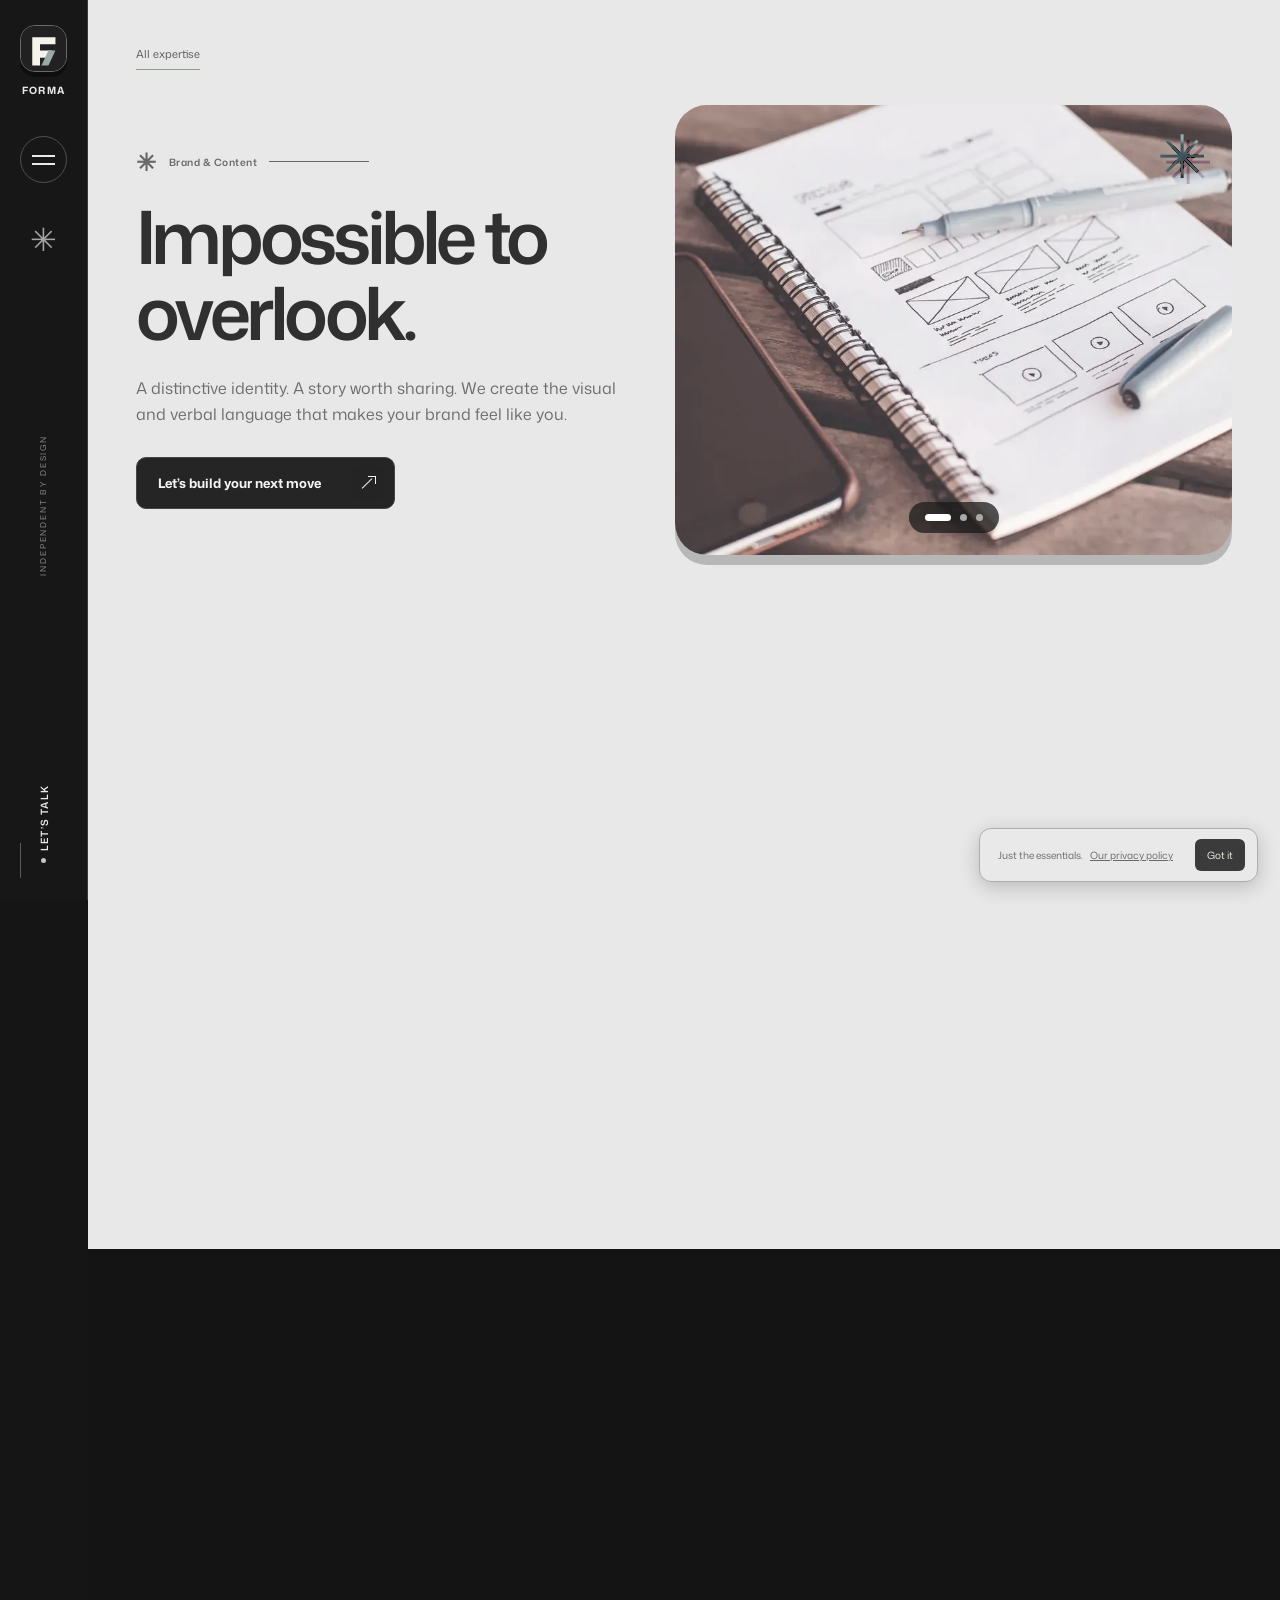
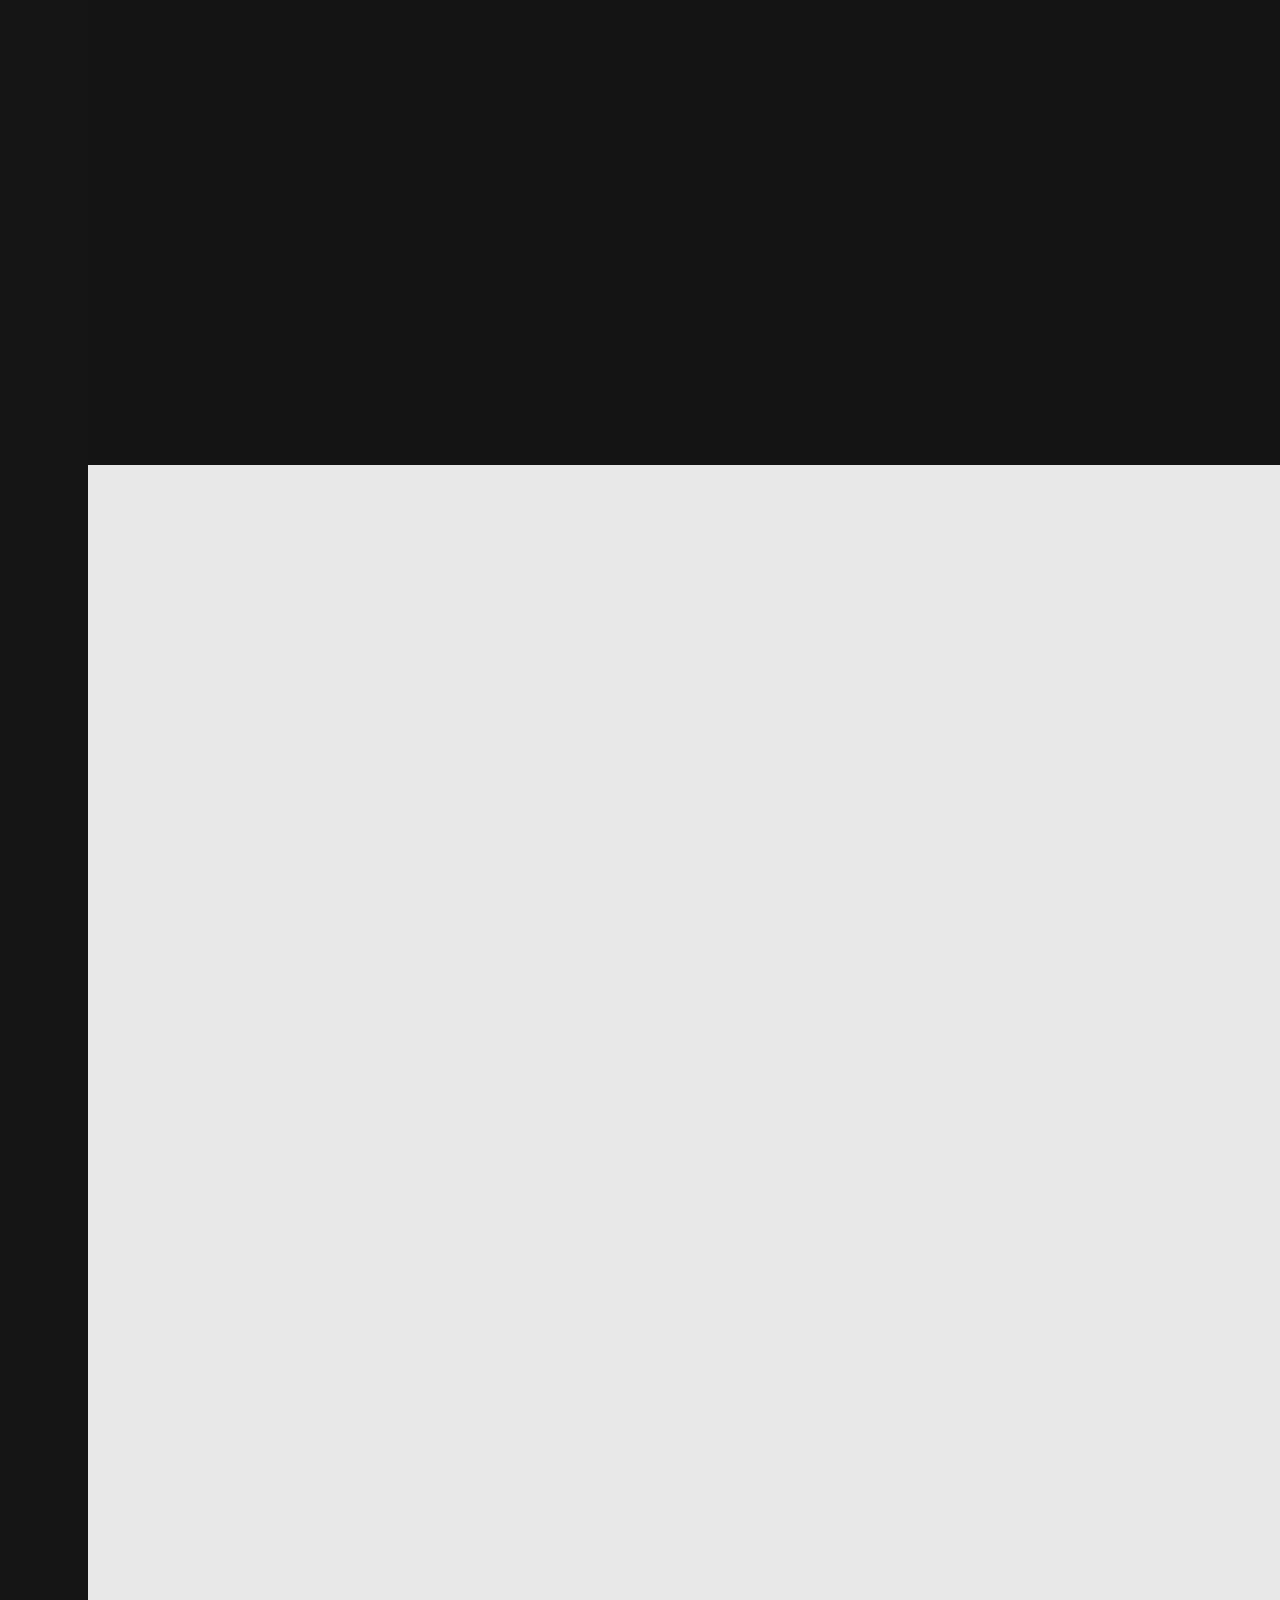
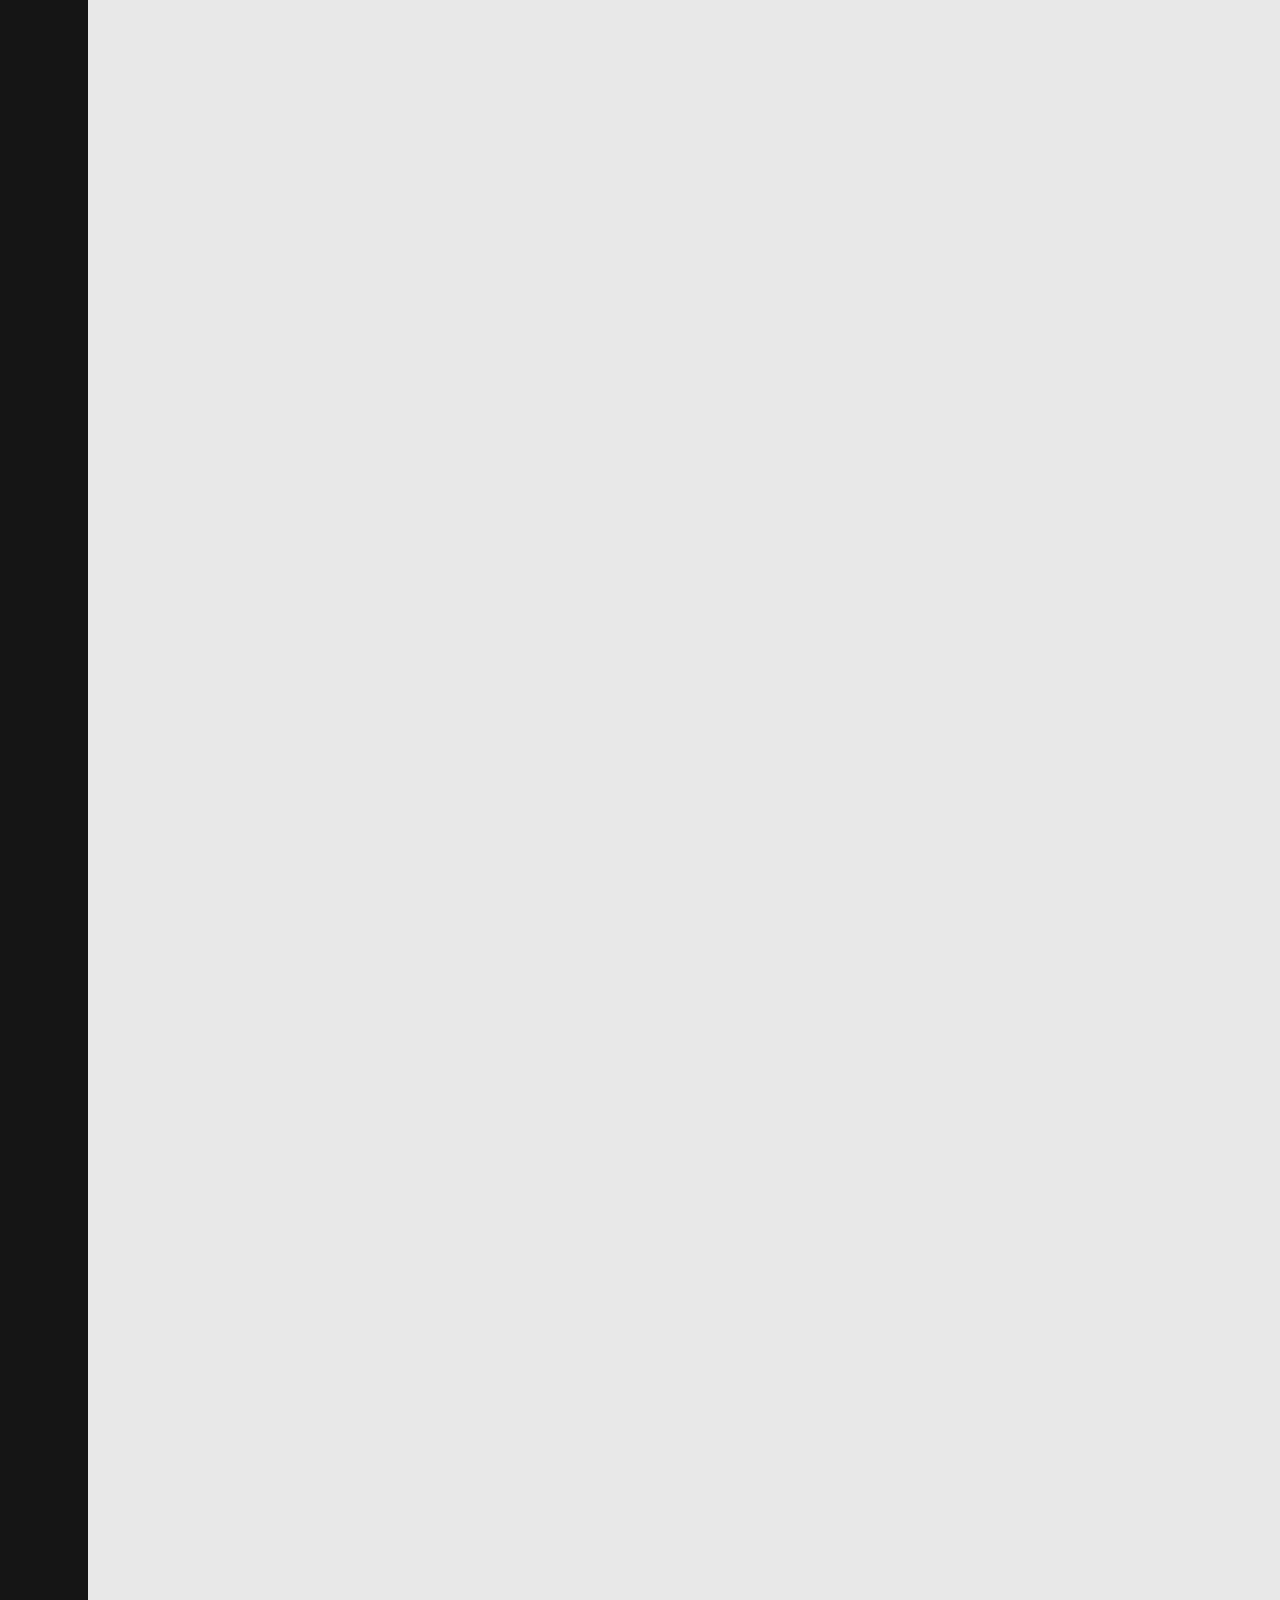
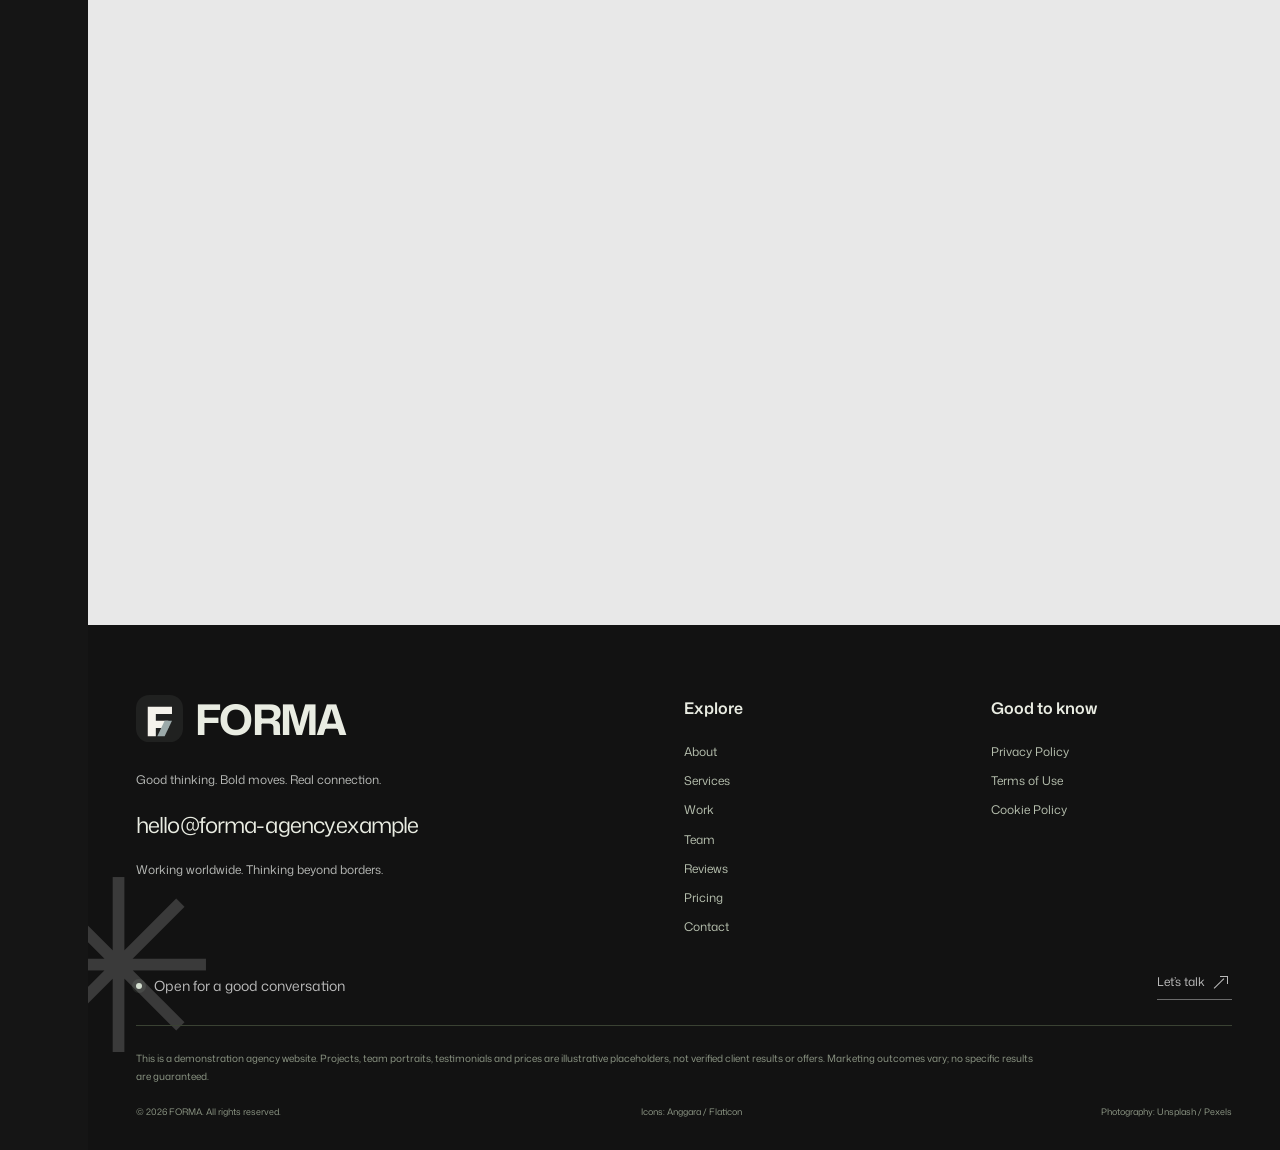
==== brand-content.html @ 816e5acb "upd" ====
<!doctype html><html lang="en"><head><meta charset="UTF-8"><meta name="viewport" content="width=device-width,initial-scale=1"><meta name="theme-color" content="#171817"><meta name="description" content="Independent marketing agency for social media, paid advertising and distinctive brand content."><title>Marketing Agency</title><link rel="icon" href="assets/favicon.svg"><link rel="stylesheet" href="assets/swiper.css"><link rel="stylesheet" href="assets/aos.css"><link rel="stylesheet" href="assets/style.css"><link rel="stylesheet" href="assets/design-v2.css"><link rel="stylesheet" href="assets/design-v3.css"><script>document.documentElement.classList.add("is-loading");setTimeout(()=>document.documentElement.classList.remove("is-loading"),2500)</script><script defer src="assets/swiper.js"></script><script defer src="assets/aos.js"></script><script defer src="assets/app.js"></script></head><body data-page="brand-content"><div class="page-transition" aria-hidden="true"><div class="loader-orbit"><span></span><span></span><span></span><img data-logo src="assets/logo.svg" alt=""></div><strong data-company>FORMA</strong><span class="loader-caption">STRATEGY · CREATIVE · MOMENTUM</span><div class="loader-line"></div></div><header class="rail"><a class="brand" href="index.html" aria-label="Home"><img data-logo src="assets/logo.svg" alt=""><span data-company>FORMA</span></a><button class="menu-toggle" aria-expanded="false" aria-controls="site-menu" aria-label="Open navigation"><span></span><span></span></button><a class="rail-mark" href="index.html#services" aria-label="Our expertise"><span>✳</span></a><span class="rail-note">INDEPENDENT BY DESIGN</span><a class="rail-contact" href="index.html#contact">LET’S TALK</a></header><dialog id="site-menu"><button class="menu-close" aria-label="Close navigation">×</button><div class="menu-inner"><img class="menu-logo" data-logo src="assets/logo.svg" alt=""><p>Good things start with a conversation.</p><nav data-nav></nav><a data-email></a><span>Strategy. Creativity. Momentum.</span></div></dialog><main class="service-page"><section class="service-hero section"><div class="container"><a class="back-link" href="index.html#services">All expertise</a><div class="two-col"><div><span class="section-label">Brand & Content</span><h1 class="typed-heading" data-type-title>Impossible to overlook.</h1><p>A distinctive identity. A story worth sharing. We create the visual and verbal language that makes your brand feel like you.</p><a class="button" href="index.html#contact">Let’s build your next move<span class="vector-arrow" aria-hidden="true"></span></a></div><div class="service-cover editorial-slideshow" aria-label="Brand & Content photography slideshow"><img src="assets/brand-hero-1.webp" alt="Brand & Content creative work" class="cover-frame active" loading="lazy"><img src="assets/brand-hero-2.webp" alt="Brand & Content creative work" class="cover-frame " loading="lazy"><img src="assets/brand-hero-3.webp" alt="Brand & Content creative work" class="cover-frame " loading="lazy"><span class="cover-star" aria-hidden="true">✳</span><div class="cover-dots"><button data-cover-slide="0" aria-label="Show photo 1" aria-pressed="true"></button><button data-cover-slide="1" aria-label="Show photo 2" aria-pressed="false"></button><button data-cover-slide="2" aria-label="Show photo 3" aria-pressed="false"></button></div></div></div></div></section><section class="section service-timeline" id="stages"><div class="container" data-aos="fade-up"><div class="center-head"><span class="section-label">FROM FIRST IDEA TO NEXT CHAPTER</span><h2>Distinctly, unmistakably you.</h2></div><div class="service-journey-layout"><div class="image-accordion"><button class="journey-panel active" data-journey="0" aria-expanded="true" aria-label="Explore Discover"><img src="assets/brand-stage-1.avif" alt="Brand & Content: Discover" class="" loading="lazy"><span class="journey-caption"><small>YOUR NEXT CHAPTER</small><strong>Discover</strong><span>Find what makes you different.</span></span><span class="round-plus" aria-hidden="true"></span></button><button class="journey-panel " data-journey="1" aria-expanded="false" aria-label="Explore Define"><img src="assets/brand-stage-2.avif" alt="Brand & Content: Define" class="" loading="lazy"><span class="journey-caption"><small>YOUR NEXT CHAPTER</small><strong>Define</strong><span>Set a clear brand position.</span></span><span class="round-plus" aria-hidden="true"></span></button><button class="journey-panel " data-journey="2" aria-expanded="false" aria-label="Explore Design"><img src="assets/brand-stage-3.avif" alt="Brand & Content: Design" class="" loading="lazy"><span class="journey-caption"><small>YOUR NEXT CHAPTER</small><strong>Design</strong><span>Create your visual language.</span></span><span class="round-plus" aria-hidden="true"></span></button><button class="journey-panel " data-journey="3" aria-expanded="false" aria-label="Explore Express"><img src="assets/brand-stage-4.avif" alt="Brand & Content: Express" class="" loading="lazy"><span class="journey-caption"><small>YOUR NEXT CHAPTER</small><strong>Express</strong><span>Bring the story to life.</span></span><span class="round-plus" aria-hidden="true"></span></button><button class="journey-panel " data-journey="4" aria-expanded="false" aria-label="Explore Equip"><img src="assets/brand-stage-5.avif" alt="Brand & Content: Equip" class="" loading="lazy"><span class="journey-caption"><small>YOUR NEXT CHAPTER</small><strong>Equip</strong><span>Make consistency practical.</span></span><span class="round-plus" aria-hidden="true"></span></button></div><nav class="journey-nav" aria-label="Project stages"><button data-journey="0" aria-pressed="true">Discover</button><button data-journey="1" aria-pressed="false">Define</button><button data-journey="2" aria-pressed="false">Design</button><button data-journey="3" aria-pressed="false">Express</button><button data-journey="4" aria-pressed="false">Equip</button></nav></div></div></section><section class="section values-section service-values" id="approach"><div class="container two-col" data-aos="fade-up"><div><span class="section-label">THE THINKING BEHIND THE WORK</span><h2>A clear identity. A lasting impression.</h2><p>We turn what makes your business different into a consistent, memorable brand experience. Our work brings together strategic thinking, expressive design and content built for the channels your audience actually uses.</p><p>Connect positioning, design and content in a brand system your team can use with confidence.</p><div class="purpose-signature"><div class="founder-profile"><div class="founder-photo"><i></i><i></i><i></i><img src="assets/founder.webp" alt="Illustrative creative lead" class="" loading="lazy"></div><div><h3 data-founder-name>Alex Morgan</h3><p data-founder-role>Creative lead</p><nav aria-label="Explore our disciplines"><a href="social-media.html" aria-label="Social media">S</a><a href="paid-advertising.html" aria-label="Paid advertising">P</a><a href="brand-content.html" aria-label="Brand and content">B</a></nav></div></div><a class="button" href="index.html#contact">Get in touch<span class="vector-arrow" aria-hidden="true"></span></a></div></div><div class="value-stack"><button class="value-card active" data-value="0" aria-expanded="true"><img src="assets/purpose.png" alt=""><h3>Our purpose</h3><p>Connect positioning, design and content in a brand system your team can use with confidence.</p></button><button class="value-card " data-value="1" aria-expanded="false"><img src="assets/discover.png" alt=""><h3>Our vision</h3><p>Give your business a visual and verbal language that people recognise and remember.</p></button><button class="value-card " data-value="2" aria-expanded="false"><img src="assets/partnership.png" alt=""><h3>Your partnership</h3><p>Clear decisions, thoughtful feedback and a shared view of what comes next.</p></button></div></div></section><section class="section service-price-section" id="planning"><div class="container" data-aos="fade-up"><div class="section-head"><h2>A scope that fits.</h2><p>Illustrative starting fees.<br>Final scope agreed in your proposal.</p></div><div class="service-price-list"><article><div><h3>Brand direction</h3><p>Positioning, messaging priorities and a focused creative concept.</p></div><a href="index.html#contact" aria-label="Ask about Brand direction"><small>from</small><strong data-service-price="0">€790</strong><span class="vector-arrow" aria-hidden="true"></span></a></article><article><div><h3>Identity & content</h3><p>A tailored identity system, selected assets and practical guidelines.</p></div><a href="index.html#contact" aria-label="Ask about Identity & content"><small>from</small><strong data-service-price="1">€1490</strong><span class="vector-arrow" aria-hidden="true"></span></a></article></div><h2 class="planning-title">Planning your project.</h2><div class="faq-columns"><div class="accordions"><details><summary>Can you refresh an existing brand?<span class="round-plus" aria-hidden="true"></span></summary><div class="answer"><p>Yes. We can preserve the elements that still work and evolve the parts that need a clearer direction.</p></div></details><details><summary>What is included in an identity?<span class="round-plus" aria-hidden="true"></span></summary><div class="answer"><p>The proposal defines the logo work, typography, colour system and other visual elements your project needs.</p></div></details><details><summary>Do you help with messaging?<span class="round-plus" aria-hidden="true"></span></summary><div class="answer"><p>Positioning, tone of voice and key messages can be developed alongside the visual direction.</p></div></details></div><div class="accordions"><details><summary>Will we receive editable files?<span class="round-plus" aria-hidden="true"></span></summary><div class="answer"><p>File formats and editable deliverables are agreed before the project begins.</p></div></details><details><summary>Can you direct a photo shoot?<span class="round-plus" aria-hidden="true"></span></summary><div class="answer"><p>Art direction and production planning can be included, with photography costs scoped separately.</p></div></details><details><summary>How many concepts do we review?<span class="round-plus" aria-hidden="true"></span></summary><div class="answer"><p>The number of creative routes and review rounds is set out clearly in your proposal.</p></div></details></div></div><div class="service-photo-pair"><img src="assets/brand-detail-1.avif" alt="Brand & Content project detail" class="" loading="lazy"><img src="assets/brand-detail-2.avif" alt="Brand & Content creative process" class="" loading="lazy"></div></div></section><section class="section service-working" id="working"><div class="container two-col" data-aos="fade-up"><div class="working-intro"><span class="section-label">CLEAR FROM THE START</span><h2>Better work.<br>Built together.</h2><p>Understand how the project takes shape, where your input matters and what to expect from the partnership.</p><div class="question-card"><span class="question-symbol">?</span><div><h3>Something else in mind?</h3><p>Tell us about your goals. We’ll help you find the right next step.</p></div><a class="button" href="index.html#contact">Start a conversation<span class="vector-arrow" aria-hidden="true"></span></a></div></div><div class="accordions"><details open><summary>Where does the project begin?<span class="round-plus" aria-hidden="true"></span></summary><div class="answer"><p>We explore your business, audience, competitors and ambitions before defining the creative brief.</p></div></details><details><summary>How do we give feedback?<span class="round-plus" aria-hidden="true"></span></summary><div class="answer"><p>We use agreed review stages and a consolidated feedback process to keep decisions clear.</p></div></details><details><summary>Can our team join workshops?<span class="round-plus" aria-hidden="true"></span></summary><div class="answer"><p>Yes. The right internal perspectives help us build a brand direction grounded in your business.</p></div></details><details><summary>Can you support a launch?<span class="round-plus" aria-hidden="true"></span></summary><div class="answer"><p>We can create campaign assets and a rollout plan around the channels and formats you need.</p></div></details><details><summary>Will the brand work digitally?<span class="round-plus" aria-hidden="true"></span></summary><div class="answer"><p>We consider practical use across screens, content formats and other agreed touchpoints.</p></div></details></div></div></section><section class="section service-after" id="next"><div class="container" data-aos="fade-up"><div class="after-layout"><div class="after-copy"><span class="section-label">LOOKING AHEAD</span><h2>What happens next?</h2><div class="accordions"><details open><summary>How do we keep the brand consistent?<span class="round-plus" aria-hidden="true"></span></summary><div class="answer"><p>Clear guidelines and practical templates help your team make everyday creative decisions.</p></div></details><details><summary>What about font and image licences?<span class="round-plus" aria-hidden="true"></span></summary><div class="answer"><p>We identify relevant third-party assets and explain the licences you will need to maintain.</p></div></details><details><summary>Can you create future content?<span class="round-plus" aria-hidden="true"></span></summary><div class="answer"><p>Yes. Ongoing production can be scoped around the identity and the next campaign priorities.</p></div></details><details><summary>Can we extend the identity later?<span class="round-plus" aria-hidden="true"></span></summary><div class="answer"><p>A considered brand system gives us a foundation for adding formats and touchpoints over time.</p></div></details></div></div><div class="after-photo"><img src="assets/brand-feature.avif" alt="Brand & Content specialist at work" class="" loading="lazy"><div class="after-badge"><img src="assets/teamwork.png" alt=""><div><h3>One distinctive brand language</h3><ul><li>Positioning before decoration</li><li>Practical tools for your team</li></ul></div></div></div></div></div></section><section class="section service-banner" id="start"><div class="container" data-aos="fade-up"><div class="service-banner-inner"><div><h2>Give your next chapter a voice.</h2><p>A focused brief. A tailored proposal. A clear next step.</p></div><div><a class="button" href="index.html#contact">Discuss your project<span class="vector-arrow" aria-hidden="true"></span></a><a class="button" href="index.html#services">Explore all services<span class="vector-arrow" aria-hidden="true"></span></a></div><span aria-hidden="true">✳</span></div></div></section><section class="section service-editorial" id="creative"><div class="container editorial-grid" data-aos="fade-up"><div><span class="section-label">Brand & Content</span><h2>A story with substance.</h2><img src="assets/brand-editorial-1.webp" alt="Brand & Content creative detail" class="" loading="lazy"></div><div><p>We look beyond the surface to understand what your business stands for. That thinking becomes a distinctive creative direction, with a clear role for every visual and every word.</p><img src="assets/brand-editorial-2.webp" alt="Brand & Content collaboration" class="" loading="lazy"><p>From a first introduction to a detailed campaign, your brand should feel like one connected idea. We turn the direction into useful assets that make the story easier to tell.</p><a class="button" href="index.html#contact">Make your next move<span class="vector-arrow" aria-hidden="true"></span></a></div></div></section></main><footer><div class="container"><div class="footer-top"><div><a class="brand" href="index.html"><img data-logo src="assets/logo.svg" alt=""><span data-company>FORMA</span></a><p data-footer-tagline></p><a class="email" data-email></a><p data-address></p></div><div><h3>Explore</h3><nav data-nav></nav></div><div><h3>Good to know</h3><nav><a href="privacy.html">Privacy Policy</a><a href="terms.html">Terms of Use</a><a href="cookies.html">Cookie Policy</a></nav><div class="social-links" data-social></div></div></div><div class="footer-availability"><span class="live-dot"></span> Open for a good conversation <a href="index.html#contact">Let’s talk <span class="vector-arrow" aria-hidden="true"></span></a></div><div class="footer-bottom"><p data-disclaimer></p><div><span>© <span data-year></span> <span data-company></span>. <span data-copyright></span></span><a href="https://www.flaticon.com/authors/anggara" target="_blank" rel="noopener">Icons: Anggara / Flaticon</a><span class="photo-credits">Photography: <a href="https://unsplash.com" target="_blank" rel="noopener">Unsplash</a> / <a href="https://www.pexels.com" target="_blank" rel="noopener">Pexels</a></span></div></div></div><span class="footer-spark" aria-hidden="true">✳</span></footer><aside class="cookie-card" aria-label="Privacy notice" hidden><p>Just the essentials. <a href="cookies.html">Our privacy policy</a></p><button data-cookie-accept>Got it</button></aside><noscript><div class="noscript">Please enable JavaScript to load site settings and use the contact form.</div></noscript></body></html>
---- assets/style.css ----
@font-face{font-family:Mona;src:url(mona-400.ttf) format('truetype');font-weight:400;font-display:swap}@font-face{font-family:Mona;src:url(mona-500.ttf) format('truetype');font-weight:500;font-display:swap}@font-face{font-family:Mona;src:url(mona-600.ttf) format('truetype');font-weight:600;font-display:swap}@font-face{font-family:Mona;src:url(mona-700.ttf) format('truetype');font-weight:700;font-display:swap}*{box-sizing:border-box}html{scroll-behavior:smooth;scroll-padding-top:30px}body{margin:0;padding-left:88px;background:#efeee9;color:#222321;font-family:Mona,Arial,sans-serif;font-size:16px;line-height:1.6}body.menu-open{overflow:hidden}a{color:inherit;text-decoration:none}button,input,textarea,select{font:inherit}button,a,input,select,textarea{-webkit-tap-highlight-color:transparent}button{cursor:pointer}button:disabled{cursor:wait;opacity:.6}a,button{touch-action:manipulation}button{color:inherit}img{display:block;max-width:100%;object-fit:cover}button:focus-visible,a:focus-visible,summary:focus-visible{outline:2px solid #aebec0;outline-offset:5px}input:focus,textarea:focus,select:focus{outline:1px solid #8c9e9f;outline-offset:4px}h1,h2,h3,p{margin:0}h1,h2,h3{line-height:1.08;letter-spacing:-.055em;font-weight:600}h2{font-size:clamp(36px,4.3vw,68px);text-wrap:balance}h3{font-size:26px;letter-spacing:-.035em}p{color:#b8bab7}body p+p{margin-top:18px}.container{width:calc(100% - 96px);max-width:1480px;margin:auto}.section{padding:92px 0}.two-col{display:grid;grid-template-columns:1fr 1.15fr;gap:72px;align-items:center}.section-label{display:block;font-size:11px;font-weight:600;letter-spacing:.16em;margin-bottom:24px;color:#aeb8b7}.section-head{display:flex;justify-content:space-between;align-items:end;gap:40px;margin-bottom:45px}.section-head>p{max-width:350px;font-size:15px}.center-head{text-align:center;margin-bottom:48px}.dark,.dark-body{background:#171817;color:#f4f3ed}.dark-body{border-radius:48px 48px 0 0;position:relative;z-index:2}.rail{width:88px;position:fixed;inset:0 auto 0 0;z-index:100;background:#efeee9;border-right:1px solid #d2d3ce;display:flex;align-items:center;flex-direction:column;padding:22px 0;color:#222321}.rail .brand{display:flex;align-items:center;flex-direction:column;gap:10px}.brand{display:inline-flex;align-items:center;gap:12px}.brand img{width:47px;height:47px}.brand>span{font-size:26px;font-weight:700;letter-spacing:-.04em}.rail .brand>span{font-size:11px;letter-spacing:.08em}.menu-toggle{margin-top:50px;border:0;background:none;width:52px;height:52px;padding:14px;display:flex;flex-direction:column;justify-content:center;gap:7px}.menu-toggle span{display:block;background:currentColor;height:2px;width:25px;transition:transform .3s}.menu-toggle[aria-expanded=true] span:first-child{transform:translateY(4.5px) rotate(45deg)}.menu-toggle[aria-expanded=true] span:last-child{transform:translateY(-4.5px) rotate(-45deg)}.rail-note{writing-mode:vertical-rl;transform:rotate(180deg);font-size:9px;letter-spacing:.23em;margin:auto 0}.rail-contact{writing-mode:vertical-rl;transform:rotate(180deg);font-size:11px;font-weight:600;letter-spacing:.12em;padding:24px 0}dialog{position:fixed;inset:0 auto 0 88px;margin:0;border:0;width:min(540px,calc(100% - 88px));height:100dvh;max-height:100dvh;padding:65px;background:#dce1dc;color:#202320;z-index:150}dialog::backdrop{background:#0009;backdrop-filter:blur(8px)}.menu-inner{display:flex;flex-direction:column;min-height:100%;gap:25px}.menu-inner p{color:#59605a;font-size:13px}.menu-inner nav{display:flex;flex-direction:column;margin:auto 0;gap:12px}.menu-inner nav a{font-size:clamp(28px,4vh,46px);line-height:1.2;letter-spacing:-.05em;transition:transform .2s}.menu-inner nav a:hover{transform:translateX(15px)}.menu-inner>span{font-size:12px}.button{display:inline-flex;justify-content:center;align-items:center;gap:22px;padding:15px 20px;border-radius:9px;background:#f0efe7;color:#1e211e;border:1px solid #f0efe7;font-size:13px;font-weight:650;line-height:1.4;transition:transform .3s,background .3s,box-shadow .3s}.button>span:last-child:not([data-company]){font-size:21px}.button:hover{background:#cbd5cd;transform:translateY(-3px);box-shadow:0 8px 0 #ffffff12}.hero{height:min(850px,100svh);min-height:660px;overflow:hidden;background:#d8d9d5;position:relative}.hero-inner{height:100%;position:relative}.hero-photo{position:absolute;top:0;bottom:-70px;left:16%;right:11%;overflow:hidden;will-change:transform}.hero-photo img{width:100%;height:100%;object-position:center 38%;filter:grayscale(1);mix-blend-mode:multiply}.hero-top{position:absolute;top:28px;left:0;right:0;display:flex;justify-content:space-between;font-size:9px;letter-spacing:.14em;font-weight:650}.hero-copy{position:absolute;top:130px;left:0;z-index:2}.hero-copy p{font-size:19px;color:#232523;font-weight:550;line-height:1.5;letter-spacing:-.04em;margin-bottom:22px}.hero-copy .button{padding:12px 14px;font-size:11px;gap:7px}.hero-tag{position:absolute;top:96px;left:50%;transform:translateX(-50%);background:#202421e6;color:#f2f1ea;box-shadow:0 8px 16px #0002;border:1px solid #ffffff38;border-radius:30px;padding:10px 22px;font-size:12px;white-space:nowrap;display:flex;align-items:center;gap:10px;z-index:3}.live-dot{display:block;width:6px;height:6px;border-radius:50%;background:#d5e0d1;box-shadow:0 0 0 4px #d5e0d117}.hero-mini{position:absolute;top:145px;right:0;width:155px;height:145px;border:3px solid #f9f8f1;background:#c7d0cd;border-radius:22px;box-shadow:0 16px 18px #0002;display:flex;flex-direction:column;align-items:center;justify-content:center;gap:10px;transform:rotate(5deg);z-index:2}.hero-mini>span{font-size:8px;letter-spacing:.12em;text-align:center;font-weight:700}.mini-sculpture{display:flex;align-items:center;height:65px;gap:3px;transform:rotate(-15deg)}.mini-sculpture i{display:block;width:24px;height:54px;border-radius:5px;background:#788b84;box-shadow:5px 5px 0 #4d625b;animation:bars 3s ease-in-out infinite}.mini-sculpture i:nth-child(2){height:35px;background:#e2dfb9;box-shadow:5px 5px 0 #aaa78a;animation-delay:.3s}.mini-sculpture i:nth-child(3){height:62px;background:#e4e9de;box-shadow:5px 5px 0 #abb4a8;animation-delay:.6s}@keyframes bars{50%{transform:translateY(-8px)}}.hero h1{position:absolute;top:40%;left:-1%;right:-2%;font-size:clamp(85px,10.9vw,184px);line-height:.89;letter-spacing:-.075em;z-index:3;font-weight:750;color:#f8f7ef;mix-blend-mode:difference;pointer-events:none;animation:heroIn 1.2s cubic-bezier(.2,.8,.2,1) both}.hero h1 span{display:block;text-align:right}.hero-bottom{position:absolute;left:0;right:0;bottom:50px;display:flex;align-items:center;justify-content:space-between;font-size:10px;font-weight:650;letter-spacing:.1em;z-index:3}.hero-bottom a{border-bottom:1px solid;padding-bottom:8px;letter-spacing:0;font-size:12px}.hero-bottom a span{margin-left:16px}.hero-asterisk{position:absolute;top:58px;left:22%;font-size:100px;line-height:1;animation:turn 30s linear infinite}@keyframes turn{to{transform:rotate(360deg)}}@keyframes heroIn{from{opacity:0;transform:translateY(50px)}to{opacity:1;transform:none}}.about-photo{position:relative;border:2px solid #50524d;border-radius:32px;overflow:hidden;height:530px;box-shadow:8px 9px 0 #ffffff08}.about-photo>img:first-child{width:100%;height:100%;object-position:center 30%;filter:grayscale(1)}.about-photo .image-logo{position:absolute;top:20px;right:20px;width:64px;height:64px;border:7px solid #ffffff33;border-radius:19px}.photo-note{position:absolute;bottom:20px;left:20px;right:20px;padding:22px;background:#eeeee8;color:#262822;border-radius:17px;box-shadow:0 8px 0 #ffffff33}.photo-note>span:first-child{font-size:9px;letter-spacing:.15em}.photo-note p{font-size:27px;line-height:1.1;letter-spacing:-.04em;color:#262822;margin-top:10px}.small-star{position:absolute;right:20px;bottom:20px;font-size:55px;line-height:1}.about-box{border:1px solid #393b35;border-radius:24px;padding:26px;margin-top:28px;font-size:14px;background:#1b1c1a}.about-bottom{display:flex;gap:25px;align-items:center;border:1px solid #393b35;background:#1b1c1a;border-radius:24px;padding:25px;box-shadow:0 7px 0 #d7dad2}.about-bottom h3{font-size:23px}.text-link{font-size:12px;display:inline-block;border-bottom:1px solid #ffffff55;padding:8px 0}.text-link:hover{color:#bdcbbc}.orbit-mark{display:flex;isolation:isolate;padding-left:12px}.orbit-mark i{width:35px;height:58px;background:#889b9c;border-radius:50% 0 0 50%;margin-left:-12px}.capability-line{display:flex;gap:28px;margin-top:36px;font-size:10px;letter-spacing:.12em;color:#8e928c}.services{padding-top:50px}.service-swiper{overflow:visible;max-width:1050px;margin:auto}.services .container{overflow:hidden;padding-bottom:14px}.service-card{background:#20211f;border:1px solid #494c44;border-radius:26px;display:grid;grid-template-columns:1fr 1fr;gap:35px;padding:20px;box-shadow:0 13px 0 #ffffff08;min-height:420px}.service-content{padding:22px;display:flex;align-items:flex-start;flex-direction:column}.service-content h3{font-size:39px;max-width:300px}.service-content p{font-size:14px;margin:18px 0}.service-content ul{padding:0;list-style:none;margin:0 0 24px;font-size:13px;color:#d1d4cd;line-height:2.1}.service-content ul li:before{content:'✓';margin-right:10px;color:#aab9a7}.service-content .button{margin-top:auto}.service-card>img{width:100%;height:100%;max-height:440px;min-height:350px;border-radius:17px;object-fit:cover}.slider-controls{display:flex;justify-content:space-between;align-items:center;gap:20px;margin-top:30px}.slider-controls>div:first-child{width:auto}.slider-controls>div:last-child{display:flex;gap:8px}.slider-button{background:none;border:1px solid #60625b;width:42px;height:42px;border-radius:50%;font-size:19px;transition:background .2s,transform .2s}.slider-button:hover{background:#eeeee6;color:#222;transform:scale(1.06)}.swiper-pagination-bullet{background:#d7ddd2;opacity:.3;width:6px;height:6px}.swiper-pagination-bullet-active{opacity:1;width:25px;border-radius:8px}.project-call{padding:48px 0;background:#cbd2cb;color:#222720}.project-call .container{display:flex;gap:35px;justify-content:space-between;align-items:center}.project-call h2{font-size:clamp(30px,3.3vw,52px);margin-right:auto}.giant-star{font-size:100px;line-height:1;animation:turn 40s linear infinite}.project-call .button{background:#242a24;color:#f2f2e9;border-color:#242a24}.why-grid{display:grid;grid-template-columns:1fr .9fr 1fr;gap:35px;align-items:center}.why-list{display:grid;gap:30px}.why-list article{display:flex;gap:16px}.why-list h3{font-size:20px;letter-spacing:-.03em;margin-bottom:10px}.why-list p{font-size:13px}.line-icon{font-size:35px;line-height:1;color:#b8c3b7;min-width:35px}.brand-orbit{height:310px;position:relative;display:grid;place-items:center}.brand-orbit>img{width:95px;height:95px;box-shadow:0 14px 0 #0005;border-radius:25px;transform:rotate(-10deg)}.orbit-ring{position:absolute;border:1px solid #51564e;border-radius:50%;width:260px;height:260px;transform:rotateX(35deg) rotateZ(20deg)}.orbit-ring.second{width:190px;height:310px;transform:rotateZ(48deg)}.sat{position:absolute;display:grid;place-items:center;width:52px;height:52px;border-radius:13px;background:#d5dcd2;color:#283129;font-size:28px;box-shadow:5px 7px 0 #5e675b;animation:float 4s ease-in-out infinite}.s1{top:20px;left:35%}.s2{right:0;top:45%;background:#a9b4b9;animation-delay:.5s}.s3{bottom:15px;left:30%;animation-delay:1s}.s4{left:0;top:40%;background:#ddd8ca;animation-delay:1.5s}@keyframes float{50%{translate:0 -10px}}.marquee{background:#e9eae1;color:#202520;overflow:hidden;padding:24px 0;transform:rotate(-2deg);margin:12px 0}.marquee>div{font-size:clamp(32px,4vw,62px);font-weight:650;letter-spacing:-.05em;white-space:nowrap;line-height:1.2;width:max-content;animation:marquee 35s linear infinite}@keyframes marquee{to{transform:translateX(-50%)}}.work-swiper{overflow:hidden}.work-card{display:grid;grid-template-columns:1.35fr 1fr;gap:60px;align-items:center}.work-img{height:420px;border-radius:23px;overflow:hidden;background:#383d35}.work-img img{width:100%;height:100%;transition:transform .8s}.work-card:hover img{transform:scale(1.04)}.work-card>div>span{font-size:10px;letter-spacing:.16em;color:#9ea99c}.work-card h3{font-size:44px;margin:20px 0}.work-card p{max-width:330px;font-size:16px}.work-card .text-link{margin-top:25px}.process{background:#e5e7dd;color:#262a24;border-radius:35px}.process .section-label{color:#6c796b}.process .text-link{border-color:#7b8575}.process-grid{display:grid;grid-template-columns:repeat(3,1fr);gap:22px}.process-grid article{border:1px solid #b6c0ad;border-radius:20px;background:#d9dece;padding:28px;display:flex;flex-direction:column;min-height:310px;transition:transform .3s,box-shadow .3s}.process-grid article:hover{transform:translateY(-8px);box-shadow:0 9px 0 #b7c2ab}.process-symbol{font-size:48px;line-height:1;margin-bottom:25px}.process-grid article>span:nth-child(2){font-size:9px;letter-spacing:.16em;margin-bottom:14px}.process-grid h3{font-size:26px}.process-grid p{font-size:14px;color:#56604f;margin-top:15px}.process-grid article>div{font-size:10px;border-top:1px solid #b4bfa8;padding-top:15px;margin-top:auto;padding-top:20px}.team-swiper{overflow:hidden}.team-card .portrait{height:340px;overflow:hidden;border-radius:20px;background:#c8cdc5}.team-card img{width:100%;height:100%;object-position:center 25%;filter:grayscale(1);transition:filter .5s,transform .8s}.team-card:hover img{filter:grayscale(0);transform:scale(1.04)}.team-card h3{font-size:23px;margin-top:20px}.team-card p{font-size:12px;margin-top:6px}.reviews{background:#20221f;border-radius:35px}.review-layout{display:grid;grid-template-columns:1fr 1.2fr;gap:80px;align-items:center}.review-layout>div>p{font-size:12px;margin-top:25px}.review-controls{display:flex;gap:8px;margin-top:30px}.review-swiper{min-width:0;width:100%}.quote{border:1px solid #4b5146;border-radius:24px;padding:36px;background:#292d27}.quote-mark{font-family:Georgia,serif;font-size:100px;line-height:.7;color:#b6c2aa}.quote blockquote{margin:20px 0 35px;font-size:clamp(22px,2.4vw,35px);line-height:1.3;letter-spacing:-.035em}.quote>div{border-top:1px solid #505849;padding-top:20px;display:flex;flex-direction:column;font-size:14px}.quote small{font-size:8px;letter-spacing:.16em;color:#8d9983;margin-top:4px}.billing{display:flex;border:1px solid #51554b;border-radius:40px;padding:5px;gap:4px;width:max-content}.billing button{border:0;background:none;padding:10px 15px;border-radius:30px;font-size:12px}.billing button.active{background:#e5e9df;color:#252b20}.billing button span{font-size:9px;margin-left:6px}.pricing-note{font-size:10px;margin-top:13px!important}.pricing-grid{display:grid;grid-template-columns:repeat(3,1fr);gap:20px}.plan{padding:30px;border:1px solid #3e4339;border-radius:23px;background:#1f221e;display:flex;flex-direction:column;position:relative;transition:transform .3s;min-height:440px}.plan:hover{transform:translateY(-6px)}.plan.featured{background:#d5deca;color:#252e1f;box-shadow:0 8px 0 #7e8d71}.plan h3{font-size:23px}.plan .price{font-size:50px;font-weight:600;letter-spacing:-.055em;margin:20px 0 0}.plan .price small{font-size:12px;font-weight:400;letter-spacing:0}.plan .annual{font-size:10px;min-height:20px;color:#929d89}.plan.featured .annual{color:#5b6e4a}.plan>p{font-size:13px;margin-top:15px;min-height:45px}.plan.featured p{color:#566449}.plan .button{margin:24px 0;background:transparent;border-color:#505c46;color:inherit}.plan.featured .button{background:#28351e;color:#eef2e7}.plan ul{list-style:none;margin:0;padding:0;display:grid;gap:12px;font-size:12px}.plan li:before{content:'✓';margin-right:10px}.popular{position:absolute;right:22px;top:27px;font-size:8px;letter-spacing:.1em;border:1px solid #a9b69e;padding:4px 8px;border-radius:20px}.faq{padding-top:40px}.faq-sculpture{font-size:135px;color:#9eaa94;line-height:1;margin-top:30px;text-shadow:6px 6px #3b4435;transform:rotate(-12deg);width:max-content}.accordions details{border-bottom:1px solid #4b5144}.accordions summary{display:flex;justify-content:space-between;align-items:center;gap:20px;list-style:none;cursor:pointer;padding:22px 0;font-size:16px;font-weight:500;letter-spacing:-.025em}.accordions summary::-webkit-details-marker{display:none}.accordions summary span{font-size:23px;transition:transform .3s}.accordions details[open] summary span{transform:rotate(45deg)}.accordions details p{padding:0 35px 24px 0;font-size:14px;animation:heroIn .4s ease both}.contact{background:#dfe3d9;color:#272e23;border-radius:35px 35px 0 0}.contact-heading{max-width:990px}.contact-heading .section-label{color:#6b7963}.contact-heading h2{margin-bottom:25px}.contact-heading>p{color:#5a6651;font-size:14px;line-height:1.85;max-width:1000px}.contact-form{margin-top:45px}.form-grid{display:grid;grid-template-columns:1fr 1fr;gap:25px 40px}.form-grid>label{display:flex;flex-direction:column;font-size:11px;gap:11px;font-weight:600}.form-grid>label>span{display:contents;font-weight:400}.form-grid input,.form-grid select,.form-grid textarea{background:transparent;color:#27301f;border:0;border-bottom:1px solid #a3af98;border-radius:0;padding:8px 0 15px;width:100%;font-size:16px;font-weight:400}.form-grid input::placeholder,.form-grid textarea::placeholder{color:#88927f}.form-grid textarea{resize:vertical;min-height:110px}.full{grid-column:1/-1}.form-bottom{display:flex;justify-content:space-between;align-items:center;gap:35px;margin-top:25px}.consent{display:flex;align-items:start;gap:10px;font-size:11px;color:#65715b}.consent input{accent-color:#4b5c3c;margin:4px 0}.consent a{text-decoration:underline}.form-bottom .button{background:#273121;color:#f3f4ed;min-width:210px;border-color:#273121}.form-status{color:#34482c;margin-top:20px;max-width:800px;font-size:14px}.form-status.error{color:#942f2c}.trap{position:absolute;width:1px;height:1px;overflow:hidden;clip-path:inset(50%)}footer{background:#171a15;color:#e9ece2;padding:60px 0 24px}.footer-top{display:grid;grid-template-columns:2fr 1fr 1fr;gap:65px}.footer-top .brand>span{font-size:42px}.footer-top p{font-size:12px;margin-top:18px}.email{display:block;font-size:22px;letter-spacing:-.04em;margin-top:18px;overflow-wrap:anywhere}.footer-top h3{font-size:16px;letter-spacing:0;margin:15px 0 25px}.footer-top nav{display:flex;flex-direction:column;gap:10px;font-size:12px;color:#b7c0af}.footer-top nav a:hover{color:#fff}.footer-bottom{border-top:1px solid #3a4233;margin-top:50px;padding-top:23px}.footer-bottom>p{font-size:10px;max-width:900px;color:#8f9987;line-height:1.8}.footer-bottom>div{display:flex;flex-wrap:wrap;justify-content:space-between;gap:14px;font-size:9px;margin-top:20px;color:#8f9987}.text-button{background:none;border:0;text-align:left;padding:0;font-size:inherit;color:inherit}.social-links{display:flex;gap:15px;font-size:11px;margin-top:20px}.cookie-card{position:fixed;right:22px;bottom:18px;z-index:80;background:#f2f2e9;border:1px solid #ccd1c5;border-radius:12px;padding:10px 12px 10px 18px;box-shadow:0 5px 25px #0002;display:flex;align-items:center;gap:22px;max-width:calc(100vw - 30px)}.cookie-card[hidden]{display:none}.cookie-card p{font-size:10px;color:#5b6652}.cookie-card a{text-decoration:underline;margin-left:5px}.cookie-card button{border:0;background:#273321;color:#eef1e6;border-radius:6px;padding:8px 12px;font-size:10px;white-space:nowrap}.page-transition{position:fixed;inset:0;background:#d9e0d2;z-index:200;display:flex;align-items:center;justify-content:center;flex-direction:column;gap:20px;transform:translateY(-100%);transition:transform .45s cubic-bezier(.8,0,.2,1);pointer-events:none}.page-transition.active{transform:translateY(0)}.page-transition img{width:60px;height:60px;animation:float 1.5s ease infinite}.page-transition span{font-size:22px;font-weight:500}.page-transition i{width:150px;height:2px;background:#7d8c72;animation:pulse .8s ease infinite}@keyframes pulse{50%{transform:scaleX(.25)}}.service-hero{padding-top:45px}.back-link{font-size:11px;border-bottom:1px solid #939e88;padding-bottom:5px;display:inline-block;margin-bottom:45px}.service-hero h1{font-size:clamp(48px,6.7vw,100px);max-width:650px}.service-hero p{color:#67745e;margin:25px 0 30px;font-size:16px}.service-hero .section-label{color:#79886c}.service-hero .button{background:#273121;color:#f2f5eb}.service-cover{height:470px;position:relative;border-radius:28px;background:#cdd6c5}.service-cover>img{width:100%;height:100%;border-radius:28px}.cover-star{position:absolute;bottom:-20px;right:-20px;color:#8d9e81;font-size:125px;line-height:1;text-shadow:6px 6px #273121}.service-page .large-copy{font-size:20px;color:#c9d0c2}.deliverables{padding:0;list-style:none;margin-top:30px}.deliverables li{padding:12px 0;border-bottom:1px solid #3b4632;font-size:14px}.deliverables li:before{content:'✓';margin-right:15px;color:#a6b798}.deliverable-grid{display:grid;grid-template-columns:repeat(4,1fr);gap:20px}.deliverable-grid article{padding:27px;border:1px solid #b7c3ac;border-radius:20px;background:#e2e7dc}.deliverable-grid article>span{font-size:45px;color:#687b58}.deliverable-grid h3{font-size:22px;margin-top:20px}.service-page>.section:not(.dark) .section-head p{color:#5c6c50}.legal-page{min-height:75vh;padding-top:55px}.legal-page h1{font-size:clamp(50px,7vw,95px)}.legal-intro{margin:25px 0 60px;color:#65725b}.legal-layout{display:grid;grid-template-columns:1fr 2.4fr;gap:70px}.legal-layout>nav{display:flex;flex-direction:column;gap:15px;font-size:13px;align-self:start;position:sticky;top:40px}.legal-layout section{margin-bottom:40px;scroll-margin-top:30px}.legal-layout h2{font-size:26px;letter-spacing:-.03em;margin-bottom:15px}.legal-layout p{color:#66715c;font-size:15px}.noscript{padding:20px;background:#fff;color:#222;position:fixed;bottom:0;z-index:300}.hero-tag.flash{animation:heroIn .5s ease}.service-card .service-icon{width:46px;height:46px;object-fit:contain;margin-bottom:20px;filter:grayscale(1) invert(.85)}
@media(min-width:1700px){.hero h1{font-size:185px}.hero{height:900px}.container{width:calc(100% - 120px)}}
@media(max-width:1100px){body{padding-left:70px}.rail{width:70px}.rail .brand img{width:40px;height:40px}dialog{left:70px;width:min(540px,calc(100% - 70px))}.container{width:calc(100% - 60px)}.section{padding:70px 0}.two-col{gap:35px}.about-photo{height:490px}.about-box{padding:22px}.about-bottom{padding:22px;gap:18px}.about-bottom h3{font-size:20px}.hero{min-height:630px;height:760px}.hero h1{font-size:11.3vw;top:44%}.hero-mini{width:125px;height:125px}.hero-copy p{font-size:16px}.hero-photo{left:10%;right:5%}.hero-tag{top:80px}.service-content{padding:10px}.service-content h3{font-size:32px}.service-card{gap:20px}.why-grid{gap:25px;grid-template-columns:1fr 1fr}.brand-orbit{display:none}.work-card{gap:35px}.work-img{height:350px}.work-card h3{font-size:34px}.process-grid{gap:15px}.process-grid article{padding:22px}.process-grid h3{font-size:23px}.review-layout{gap:40px}.quote{padding:27px}.plan{padding:23px}.plan .price{font-size:42px}.plan>p{min-height:62px}.popular{right:15px;top:23px;font-size:7px}.footer-top{gap:35px}.service-cover{height:400px}.deliverable-grid{grid-template-columns:repeat(2,1fr)}}
@media(max-width:760px){html{scroll-padding-top:85px}body{padding-left:0;padding-top:72px}.rail{width:100%;height:72px;inset:0 0 auto;flex-direction:row;justify-content:space-between;padding:12px 20px;border-right:0;border-bottom:1px solid #d0d4c9}.rail .brand{flex-direction:row;gap:10px}.rail .brand img{width:38px;height:38px}.rail .brand>span{font-size:19px;letter-spacing:-.03em}.menu-toggle{margin:0;order:3;width:40px;padding:7px}.rail-note{display:none}.rail-contact{writing-mode:horizontal-tb;transform:none;margin-left:auto;margin-right:18px;font-size:9px;padding:10px 0}.container{width:calc(100% - 40px)}.section{padding:60px 0}dialog{inset:72px 0 0;width:100%;height:calc(100dvh - 72px);max-width:none;padding:30px}.menu-inner nav{gap:10px}.menu-inner nav a{font-size:30px}.menu-inner{gap:15px}.hero{height:680px;min-height:0;max-height:calc(100svh - 72px)}.hero-top{top:18px;font-size:7px;letter-spacing:.08em}.hero-top span:last-child{display:none}.hero-photo{left:2%;right:-12%;top:20px;bottom:-35px}.hero-photo img{object-position:50% 40%}.hero-copy{top:76px}.hero-copy p{font-size:13px;margin-bottom:13px}.hero-copy .button{font-size:9px;padding:8px 10px;gap:5px}.hero-tag{top:38px;left:auto;right:0;transform:none;font-size:8px;padding:7px 12px;gap:7px}.hero-mini{top:105px;width:90px;height:100px;right:0;border-width:2px;border-radius:15px}.hero-mini>span{font-size:6px}.mini-sculpture{height:43px}.mini-sculpture i{width:15px;height:34px}.mini-sculpture i:nth-child(2){height:24px}.mini-sculpture i:nth-child(3){height:40px}.hero h1{font-size:clamp(54px,13.4vw,100px);top:45%;left:-1%;right:-1%;line-height:.95}.hero-asterisk{font-size:55px;left:40%;top:92px}.hero-bottom{bottom:28px;font-size:6px;gap:10px;letter-spacing:.03em}.hero-bottom a{font-size:9px}.dark-body{border-radius:28px 28px 0 0}.two-col{grid-template-columns:1fr;gap:35px}.about .two-col{grid-template-columns:.85fr 1.15fr;gap:25px}.about-photo{height:400px}.about h2{font-size:30px}.about-box{padding:17px;font-size:12px;margin-top:20px}.about-bottom{padding:17px}.orbit-mark{display:none}.about-bottom h3{font-size:19px}.capability-line{font-size:7px;gap:14px;margin-top:24px}.photo-note{padding:15px;left:12px;right:12px;bottom:12px}.photo-note>span:first-child{font-size:7px}.photo-note p{font-size:22px}.small-star{font-size:35px;right:10px;bottom:15px}.about-photo .image-logo{width:48px;height:48px;top:12px;right:12px}.section-head{gap:22px;align-items:start;flex-direction:column;margin-bottom:30px}.section-head>p{font-size:13px}.section-label{font-size:9px;letter-spacing:.13em;margin-bottom:18px}.service-card{min-height:0;gap:15px}.service-content h3{font-size:27px}.service-content p{font-size:12px}.service-content ul{font-size:10px;line-height:1.9}.service-content .button{font-size:10px;padding:11px 14px}.service-card>img{min-height:300px}.project-call .container{gap:20px;flex-wrap:wrap}.giant-star{font-size:70px}.project-call h2{font-size:30px}.project-call .button{margin-left:90px;font-size:11px}.why-grid{gap:30px}.why-list h3{font-size:18px}.why-list article{gap:10px}.why-list p{font-size:12px}.line-icon{font-size:25px;min-width:26px}.work-card{gap:25px;grid-template-columns:1.1fr 1fr}.work-img{height:300px}.work-card h3{font-size:29px}.work-card p{font-size:13px}.work-card>div>span{font-size:8px}.process-grid{grid-template-columns:1fr;gap:16px}.process-grid article{min-height:0;display:grid;grid-template-columns:55px 1fr;gap:10px 20px;padding:24px}.process-symbol{grid-row:1/4;margin:0}.process-grid article>span:nth-child(2){margin:0}.process-grid h3,.process-grid p,.process-grid article>div{grid-column:2}.process-grid p{margin:0}.process-grid article>div{margin:10px 0 0;padding-top:12px}.team-card .portrait{height:310px}.review-layout{grid-template-columns:1fr;gap:30px}.review-layout>div:first-child{position:relative}.review-controls{position:absolute;right:0;bottom:0}.review-layout>div>p{font-size:10px}.quote blockquote{font-size:27px}.pricing-grid{gap:14px}.plan{padding:20px 16px;min-height:450px}.plan h3{font-size:21px}.plan .price{font-size:31px}.plan .price small{font-size:9px}.popular{position:static;order:-1;align-self:start;margin-bottom:15px}.plan:not(.featured){padding-top:56px}.plan>p{font-size:11px;min-height:65px}.plan ul{font-size:10px;gap:10px}.plan .button{font-size:10px;padding:12px 7px}.billing button{font-size:11px}.faq .two-col{grid-template-columns:1fr 1.3fr;gap:25px}.faq h2{font-size:33px}.accordions summary{font-size:14px;padding:18px 0}.accordions details p{font-size:12px}.contact-heading>p{font-size:12px}.form-grid{gap:22px}.form-grid input,.form-grid select,.form-grid textarea{font-size:14px}.form-bottom{gap:20px}.form-bottom .button{min-width:160px;font-size:11px}.consent{font-size:9px}.footer-top{grid-template-columns:1.5fr 1fr 1fr;gap:25px}.footer-top .brand>span{font-size:30px}.footer-top .brand img{width:37px;height:37px}.footer-top .email{font-size:16px}.footer-top p{font-size:10px}.footer-top h3{font-size:13px}.footer-top nav{font-size:10px}.cookie-card{right:12px;bottom:12px;gap:14px;padding:9px 10px 9px 12px}.cookie-card p{font-size:9px}.cookie-card a{margin-left:2px}.service-hero h1{font-size:60px}.service-hero .two-col{grid-template-columns:1fr 1fr}.service-cover{height:330px}.service-hero p{font-size:13px}.service-hero .button{font-size:11px}.cover-star{font-size:80px;right:-10px}.legal-layout{gap:30px;grid-template-columns:1fr 2fr}.legal-layout>nav{font-size:11px;top:95px}.legal-layout p{font-size:13px}.legal-layout h2{font-size:24px}.legal-layout section{scroll-margin-top:95px}}
@media(max-width:520px){.hero{height:620px}.about .two-col{grid-template-columns:1fr}.about-photo{height:390px}.about h2{font-size:39px}.about-box{font-size:14px;padding:24px}.about-bottom{padding:24px}.about-bottom h3{font-size:22px}.orbit-mark{display:flex}.photo-note p{font-size:27px}.about-photo>img:first-child{object-position:center 25%}.about .two-col>div:last-child{margin-top:3px}.capability-line{font-size:9px;gap:22px}.service-card{grid-template-columns:1fr;padding:15px;border-radius:20px;gap:18px}.service-content{padding:10px}.service-content h3{font-size:31px;max-width:none}.service-content p{font-size:13px;margin:15px 0}.service-content ul{font-size:12px;margin-bottom:20px}.service-content .service-icon{display:none}.service-card>img{height:180px;min-height:0;grid-row:1;object-fit:cover}.service-content .button{font-size:12px}.service-swiper{max-width:100%}.slider-controls{margin-top:24px}.project-call h2{font-size:29px}.giant-star{font-size:50px}.project-call .button{margin-left:70px}.why-grid{grid-template-columns:1fr}.why-list{gap:25px}.why-list article{gap:18px}.why-list h3{font-size:21px}.why-list p{font-size:13px}.why-list .line-icon{font-size:32px}.work-card{grid-template-columns:1fr;gap:25px}.work-img{height:280px}.work-card h3{font-size:32px;margin:14px 0}.work-card .text-link{margin-top:12px}.work-card p{font-size:14px}.process-grid article{padding:23px}.team-card .portrait{height:330px}.team-card h3{font-size:25px}.quote{padding:27px}.quote blockquote{font-size:25px}.review-controls{position:static;margin-top:20px}.pricing-grid{grid-template-columns:1fr;gap:22px}.plan{padding:27px!important;min-height:0}.plan .price{font-size:48px}.plan .price small{font-size:12px}.plan .annual{font-size:11px}.plan>p{font-size:14px;min-height:0}.plan .button{font-size:12px}.plan ul{font-size:13px;gap:12px}.popular{position:absolute;top:27px;right:27px;order:0;margin:0;font-size:8px}.plan h3{font-size:25px}.faq .two-col{grid-template-columns:1fr}.faq h2{font-size:38px}.faq-sculpture{display:none}.accordions summary{font-size:16px}.accordions details p{font-size:14px}.contact h2{font-size:35px;white-space:normal}.contact-heading>p{font-size:13px}.form-grid{grid-template-columns:1fr;gap:25px}.form-bottom{flex-direction:column;align-items:stretch;gap:25px}.consent{font-size:10px}.form-bottom .button{width:100%;font-size:13px}.form-grid input,.form-grid select,.form-grid textarea{font-size:16px}.footer-top{grid-template-columns:1fr 1fr;gap:30px}.footer-top>div:first-child{grid-column:1/-1}.footer-top .brand>span{font-size:40px}.footer-top .brand img{width:45px;height:45px}.footer-top .email{font-size:22px}.footer-top p{font-size:12px}.footer-top h3{font-size:15px;margin-top:0}.footer-top nav{font-size:12px}.footer-bottom{margin-top:35px}.footer-bottom>div{flex-direction:column;gap:10px}.cookie-card{gap:10px;max-width:calc(100vw - 20px);right:10px;bottom:10px}.cookie-card p{font-size:8px}.cookie-card button{font-size:9px;padding:7px 10px}.service-hero .two-col{grid-template-columns:1fr}.service-hero h1{font-size:54px}.service-cover{height:300px}.service-hero p{font-size:15px}.service-page .large-copy{font-size:17px}.deliverable-grid{gap:12px}.deliverable-grid article{padding:20px}.deliverable-grid h3{font-size:19px}.legal-layout{grid-template-columns:1fr;gap:35px}.legal-layout>nav{position:static;display:flex;flex-direction:row;flex-wrap:wrap;gap:10px 20px;border-bottom:1px solid #b9c3ae;padding-bottom:25px}.legal-page h1{font-size:49px}.legal-intro{margin-bottom:35px}.legal-layout p{font-size:14px}}
@media(prefers-reduced-motion:reduce){html{scroll-behavior:auto}*,*:before,*:after{animation:none!important;transition:none!important;scroll-behavior:auto!important}[data-aos]{opacity:1!important;transform:none!important}.hero-photo{transform:none!important}.marquee>div{white-space:normal;font-size:28px;width:auto}.page-transition{display:none}}

body{overflow-x:clip}.hero-top,.hero-bottom{color:#222321}.hero-top{z-index:3}.hero h1{font-weight:700}.hero-photo{left:-48px;right:-48px;top:0;bottom:-80px}.hero-photo img{mix-blend-mode:normal;object-position:center}.hero h1{mix-blend-mode:difference}.hero-asterisk{color:#30332d;z-index:2}.hero-top span{max-width:35%}.hero-bottom>span{max-width:35%}@media(max-width:760px){.hero-photo{left:-20px;right:-20px;top:0;bottom:-40px}.hero-photo img{object-position:54% center}.hero-top span{max-width:75%}}

img.line-icon{width:38px;height:38px;object-fit:contain;filter:grayscale(1) invert(.8)}img.process-symbol{width:54px;height:54px;object-fit:contain;filter:grayscale(1)}

.menu-close{position:absolute;right:22px;top:18px;border:1px solid #a7b09e;background:none;width:38px;height:38px;border-radius:50%;font-size:25px;line-height:1}.menu-inner{padding-top:20px}@media(max-width:1100px){.hero-copy p{color:#20251c;background:#efeee9;padding:9px 12px;border-radius:8px;font-size:13px;width:max-content}.hero-asterisk{display:none}.hero-top{display:none}.hero-photo img{object-position:60% center}}
---- assets/design-v2.css ----
:root{--ink:#111111;--panel:#1b1b1b;--silver:#d7d7d7;--line:#3b3b3b;--paper:#efefef;--ease:cubic-bezier(.22,.75,.25,1)}body{background:#151515}body:has(.dark-body){background:#d8d8d8}.dark-body{background:#141414}.section{position:relative;padding:82px 0}h2{font-size:clamp(34px,4.1vw,64px);letter-spacing:-.045em}.section-label{display:flex;align-items:center;gap:12px;color:#dadada;font-size:12px;letter-spacing:.05em}.section-label:before{content:'✳';font-size:24px;line-height:1}.section-label:after{content:'';display:block;height:1px;width:100px;background:#686868}.center-head .section-label{justify-content:center}.container{position:relative;z-index:2}.sr-only{position:absolute;width:1px;height:1px;padding:0;margin:-1px;overflow:hidden;clip:rect(0,0,0,0);white-space:nowrap;border:0}.button{position:relative;min-height:48px;padding:8px 9px 8px 21px;gap:22px;border:1px solid #e6e6e6;border-radius:10px;box-shadow:0 3px 0 #ffffff12;transition:background .4s var(--ease),transform .4s var(--ease),box-shadow .4s var(--ease)}.button>span:last-child:not([data-company]){width:34px;height:34px;border-radius:7px;display:grid;place-items:center;background:#212121;color:#f0f0f0;font-size:0;position:relative;transition:transform .4s var(--ease),background .4s}.button>span:last-child:not([data-company]):before{content:'';width:11px;height:11px;border-top:1.5px solid;border-right:1.5px solid;transform:rotate(45deg);position:absolute;left:8px}.button:hover{background:#fff;transform:translateY(-3px);box-shadow:0 8px 0 #ffffff12}.button:hover>span:last-child{transform:translateX(2px)}.slider-button{position:relative;width:44px;height:44px;background:#252525;border:1px solid #555555;font-size:0;transition:background .35s,transform .35s,box-shadow .35s}.slider-button:before{content:'';position:absolute;width:13px;height:1.5px;background:currentColor;left:14px;top:20px}.slider-button:after{content:'';position:absolute;width:7px;height:7px;border-top:1.5px solid;border-right:1.5px solid;transform:rotate(45deg);left:19px;top:17px}.slider-button[class*="prev"]:after{transform:rotate(-135deg);left:14px}.slider-button:hover{box-shadow:0 4px 0 #ffffff15;background:#e1e1e1}.tiny-check{width:15px;height:15px;border-radius:50%;background:#c8c8c8;display:inline-flex;align-items:center;justify-content:center;flex:none}.tiny-check:after{content:'';width:6px;height:3px;border-left:1px solid #262626;border-bottom:1px solid #262626;transform:rotate(-45deg) translateY(-1px)}.round-plus{width:37px;height:37px;border:1px solid #a8a8a8;border-radius:50%;position:relative;display:block;flex:none}.round-plus:before,.round-plus:after{content:'';position:absolute;width:12px;height:1px;background:currentColor;top:17px;left:11px;transition:transform .4s}.round-plus:after{transform:rotate(90deg)}[aria-expanded=true]>.round-plus:after,details[open] .round-plus:after{transform:rotate(0deg)}
.rail{background:#171717;color:#e9e9e9;border-right:1px solid #3b3b3b;padding:25px 0}.rail .brand img{border:1px solid #6a6a6a;border-radius:15px;box-shadow:0 5px 0 #0006}.rail .brand>span{font-size:10px;letter-spacing:.14em}.menu-toggle{margin:38px 0 0;width:47px;height:47px;border:1px solid #4f4f4f;border-radius:50%;padding:11px;gap:6px;transition:background .35s,transform .35s}.menu-toggle:hover{background:#373737;transform:rotate(8deg)}.menu-toggle span{width:23px}.rail-mark{display:grid;place-items:center;margin-top:30px;width:37px;height:37px;color:#a5a5a5;font-size:32px}.rail-mark span{animation:turn 32s linear infinite}.rail-note{margin:auto 0;color:#8e8e8e;font-size:8px;letter-spacing:.23em}.rail-contact{font-size:10px;position:relative}.rail-contact:before{content:'';width:5px;height:5px;border-radius:50%;background:#c4c4c4;position:absolute;top:12px;left:6px}.rail:after{content:'';height:35px;width:1px;background:#5a5a5a;position:absolute;bottom:22px;left:20px}#site-menu{background:#1b1b1b;color:#efefef;width:min(650px,calc(100% - 88px));padding:40px 55px;border-right:1px solid #555555;transform:translateX(-35px);opacity:0;transition:transform .45s var(--ease),opacity .35s}#site-menu.is-visible{transform:none;opacity:1}#site-menu.is-closing{transform:translateX(-35px);opacity:0}#site-menu::backdrop{background:#000b;backdrop-filter:blur(12px)}.menu-inner{align-items:center;text-align:center;padding:10px 0;gap:16px;justify-content:center}.menu-logo{width:58px;height:58px;border-radius:18px;box-shadow:0 5px 0 #64715944}.menu-inner p{font-size:11px;color:#aaaaaa}.menu-inner nav{margin:10px 0;align-items:center;gap:9px;width:100%}.menu-inner nav a{font-size:clamp(24px,3.8vh,38px);line-height:1.2;position:relative;transition:color .35s,letter-spacing .35s}.menu-inner nav a:hover{transform:none;color:#c4c4c4;letter-spacing:.015em}.menu-inner nav a:before{content:'';position:absolute;left:-25px;top:50%;width:8px;height:8px;border:1px solid #afafaf;border-radius:50%;transform:scale(0);transition:transform .35s}.menu-inner nav a:hover:before{transform:scale(1)}.menu-inner>a{color:#aeaeae;font-size:15px}.menu-inner>span{font-size:9px;letter-spacing:.12em;color:#727272}.menu-close{background:#313131;border-color:#656565;color:#eaeaea;transition:transform .4s}.menu-close:hover{transform:rotate(90deg)}
.hero{height:min(900px,100svh);min-height:700px}.hero-photo{left:-48px;right:-48px;bottom:-70px}.hero-copy{top:120px}.hero-copy p{font-size:19px}.hero-mini{width:205px;height:135px;top:150px;right:0;transform:rotate(0);border:3px solid #fff;border-radius:24px;overflow:hidden;background:#d0d0d0;box-shadow:0 12px 16px #0004;display:block}.hero-mini img{position:absolute;inset:0;width:100%;height:100%;opacity:0;transform:scale(1.12);transition:opacity 1.2s,transform 5s}.hero-mini img.active{opacity:1;transform:scale(1)}.hero-mini .mini-caption{position:absolute;bottom:8px;left:10px;font-size:7px;letter-spacing:.15em;color:white;background:#111a;padding:4px 8px;border-radius:20px}.hero-search{position:absolute;z-index:6;top:90px;left:50%;transform:translateX(-50%);width:320px}.hero-search form{display:flex;align-items:center;padding:5px 7px 5px 20px;border:1px solid #ffffff42;border-radius:30px;background:#111c;backdrop-filter:blur(12px);box-shadow:0 7px 15px #0002}.hero-search input{background:none;border:0;color:white;font-size:13px;min-width:0;width:100%;outline:none}.hero-search input::placeholder{color:#e6e6e6}.hero-search input::-webkit-search-cancel-button{display:none}.hero-search button{border:0;background:#ffffff13;width:34px;height:34px;border-radius:50%;color:white;flex:none;display:grid;place-items:center}.search-glyph{width:11px;height:11px;border:1.5px solid;border-radius:50%;position:relative}.search-glyph:after{content:'';position:absolute;width:5px;height:1.5px;background:currentColor;right:-4px;bottom:-2px;transform:rotate(45deg)}#search-results{background:#191919;border:1px solid #5b5b5b;border-radius:18px;padding:8px;margin-top:8px;box-shadow:0 12px 24px #0004;color:#efefef;max-height:280px;overflow:auto}#search-results a{display:block;padding:10px 14px;font-size:12px;border-radius:10px}#search-results a:hover,#search-results a:focus{background:#383838}#search-results p{padding:12px;font-size:12px}.hero h1.hero-marquee{left:calc((100vw - 100% - 88px)/-2);right:auto;width:calc(100vw - 88px);top:44%;font-size:clamp(105px,12vw,200px);line-height:1.12;margin:0;overflow:hidden;animation:none;white-space:nowrap;letter-spacing:-.065em;mix-blend-mode:difference;color:#f5f5f5}.hero h1.hero-marquee span{display:block;text-align:left}.hero-marquee-track{display:flex!important;width:max-content;animation:heroRun 29s linear infinite}.hero-marquee-track>span{padding-right:.22em}@keyframes heroRun{to{transform:translateX(-50%)}}.hero-asterisk{top:60px;left:24%;font-size:90px}.hero-dock{position:absolute;bottom:26px;left:50%;transform:translateX(-50%);display:flex;align-items:center;gap:30px;padding:14px 17px;background:#aaa9a980;backdrop-filter:blur(17px);border:1px solid #ffffff31;border-radius:18px;z-index:5;color:white;font-size:14px;font-weight:500;white-space:nowrap;box-shadow:0 10px 25px #0001}.dock-brand img{width:59px;height:59px;border-radius:13px}.hero-dock>a:not(.button):not(.dock-brand){transition:color .3s,transform .3s}.hero-dock>a:hover{color:#eeeeee;transform:translateY(-2px)}.hero-dock .button{font-size:11px;min-height:42px;padding-left:15px;gap:12px}.hero-top{font-size:8px}.dark-body{border-radius:42px 42px 0 0;margin-top:-1px}.about{overflow:hidden}.about:after{content:'✳';position:absolute;right:-30px;bottom:50px;font-size:180px;color:#333333;line-height:1;z-index:0;animation:turn 50s linear infinite}.about .two-col{grid-template-columns:.85fr 1.25fr;gap:55px}.about-photo{height:570px;border-radius:35px;box-shadow:0 8px 0 #0005}.about-photo>img:first-child{filter:none;object-position:center 25%}.photo-reviews{position:absolute;bottom:20px;left:0;right:0;overflow:hidden;padding:12px 0}.ticker-track{display:flex;width:max-content;animation:tickerRun 32s linear infinite}.ticker-track>div{display:flex;align-items:center;flex:none;gap:24px;padding-right:24px}.ticker-track:hover{animation-play-state:paused}@keyframes tickerRun{to{transform:translateX(-50%)}}.mini-review{width:260px;border-radius:18px;background:#ededed;padding:20px;color:#2a2a2a;box-shadow:0 5px 15px #0002}.mini-review>div{display:flex;align-items:center;gap:10px}.mini-review img{width:31px;height:31px;border-radius:50%}.mini-review>div>span{font-size:11px;font-weight:600}.mini-review b{font-size:9px;color:#959595;margin-left:auto;letter-spacing:-1px}.mini-review p{font-size:13px;line-height:1.5;color:#484848;margin-top:12px}.mini-review small{font-size:7px;text-transform:uppercase;letter-spacing:.13em;color:#8c8c8c;display:block;margin-top:9px}.about-box{border-radius:25px;padding:28px;text-align:center;background:#111111}.about-bottom{border-radius:25px;background:#111111;box-shadow:0 9px 0 #cdcdcd;border-color:#3a3a3a}.partners-caption{font-size:11px!important;margin-top:35px!important;margin-bottom:12px}.brand-ticker{overflow:hidden;width:100%;position:relative}.brand-ticker .ticker-track>div{gap:28px;padding-right:28px}.brand-ticker span{font-size:24px;font-weight:650;color:#b2b2b2;white-space:nowrap;letter-spacing:-.04em}.brand-ticker b{font-size:25px;color:#616161;font-weight:400}.about .two-col>div{min-width:0}.services{padding-top:30px}.service-swiper{perspective:1600px}.service-card{background:#141414;border-radius:24px;border-color:#4b4b4b;box-shadow:0 10px 0 #33382d55}.service-card>img{filter:none;max-height:430px}.service-content h3{font-size:36px}.service-content p{font-size:13px}.service-content .service-icon{width:39px;height:39px;margin-bottom:15px}.service-content ul{font-size:12px}.slider-controls{margin-top:27px}.service-pagination{display:flex;align-items:center}.services .section-head{margin-bottom:42px}.parallax-call{background:none;padding:10px 0 0;overflow:hidden}.parallax-call .container{display:block;max-width:1480px}.project-mask{position:relative;min-height:470px;overflow:hidden;clip-path:polygon(0 0,100% 0,100% 100%,72% 100%,72% 90%,22% 90%,22% 100%,0 100%)}.project-mask>.parallax-media{position:absolute;inset:-12% 0;width:100%;height:124%;object-fit:cover;will-change:transform}.project-shade{position:absolute;inset:0;background:#0008}.project-copy{position:relative;z-index:2;padding:45px 50px 75px;color:white;max-width:680px}.project-copy>img{width:55px;height:55px;border:5px solid #ffffff22;border-radius:15px;margin-bottom:22px}.project-call .project-copy h2{font-size:46px;margin:0}.project-copy p{font-size:13px;margin:22px 0 27px;color:#dadada}.project-call .button{background:#f0f0f0;color:#222;border-color:#f0f0f0}.why{padding-top:65px;overflow:hidden}.why-grid{grid-template-columns:1fr 1.15fr 1fr;gap:35px;align-items:center}.why-list{display:grid;gap:32px}.why-list article{display:block}.benefit-card{border:1px solid #3b3b3b;border-radius:22px;padding:25px;background:#232323;box-shadow:0 5px 0 #0002;transition:transform .45s var(--ease),background .45s,box-shadow .45s}.benefit-card:hover{transform:translateY(-8px) rotate(-1deg);background:#323232;box-shadow:0 10px 0 #0a0a0a}.benefit-card>div{display:flex;align-items:center;gap:18px}.benefit-card img{width:43px;height:43px;object-fit:contain;filter:grayscale(1) invert(.8);flex:none}.why-list h3{font-size:20px;margin:0}.why-list p{font-size:12px;margin-top:20px;line-height:1.65}.why-list:first-child .benefit-card:nth-child(2){transform:translateX(-10px)}.why-list:last-child .benefit-card:nth-child(2){transform:translateX(10px)}.why-list article:hover{transform:translateY(-6px)!important}.opposing-photos{display:grid;grid-template-columns:1fr 1fr;gap:13px;height:590px;overflow:hidden;position:relative;mask-image:linear-gradient(transparent,#000 8%,#000 92%,transparent)}.photo-column{display:flex;flex-direction:column;height:max-content;gap:13px;animation:verticalRun 35s linear infinite;will-change:transform}.photo-column:nth-child(2){animation-direction:reverse}.photo-column>div{display:flex;flex-direction:column;gap:13px}.photo-column img{width:100%;height:190px;object-fit:cover;border-radius:13px}.photo-column img:nth-child(2){height:245px}.opposing-photos:hover .photo-column{animation-play-state:paused}@keyframes verticalRun{to{transform:translateY(calc(-50% - 6.5px))}}.marquee{background:#cfcfcf;transform:rotate(-2deg);padding:20px 0}.work{overflow:hidden;min-height:730px}.portfolio-layout{display:grid;grid-template-columns:1fr 1fr;gap:80px;align-items:center;position:relative;z-index:2}.portfolio-intro>p{font-size:15px;margin:26px 0;max-width:460px}.sample-note{font-size:10px!important;color:#8f8f8f;letter-spacing:.02em}.portfolio-intro .sample-note{margin:0 0 30px}.work-word{position:absolute;bottom:-170px;left:-30px;font-size:clamp(180px,25vw,420px);font-weight:700;letter-spacing:-.08em;line-height:1;color:#363636;opacity:.6;z-index:0;pointer-events:none}.portfolio-deck{padding:30px 25px 0;position:relative;min-width:0}.work-swiper{max-width:490px;overflow:visible}.work-card{display:block;gap:0;background:#232323;border:1px solid #515151;border-radius:25px;overflow:hidden;box-shadow:0 15px 30px #0003}.work-img{height:290px;border-radius:0;position:relative}.work-img>span{position:absolute;right:16px;top:16px;background:#171b17b3;backdrop-filter:blur(8px);border:1px solid #ffffff44;border-radius:25px;padding:7px 12px;font-size:10px;color:#f0f0f0}.work-card>div:last-child{padding:25px}.work-card h3{font-size:29px;margin:0 0 12px}.work-card p{font-size:13px}.work-card .text-link{margin-top:18px;border:1px solid #a1a1a1;border-radius:7px;padding:7px 13px;font-size:10px}.work-card:hover .text-link{background:#dcdcdc;color:#262626}.work-card:hover .work-img img{transform:scale(1.06)}.drag-caption{display:block;text-align:center;font-size:8px;letter-spacing:.15em;color:#8e8e8e;margin-top:18px}.process{background:#161616;border-radius:0;overflow:hidden;padding:85px 0}.decor-sculpture{position:absolute;left:-140px;top:110px;width:430px;max-width:none;height:650px;object-fit:contain;opacity:.75;pointer-events:none;animation:sculptureDrift 12s ease-in-out infinite}@keyframes sculptureDrift{50%{transform:translateY(22px) rotate(6deg)}}.process .container{padding-left:7%}.process-heading{display:grid;grid-template-columns:1fr 1fr;gap:45px;align-items:center;margin-bottom:45px}.process-heading h2{font-size:70px;color:#f0f0f0}.process-heading p{font-size:14px;max-width:450px}.process-heading .button{margin-top:22px}.process-grid{gap:24px}.process-grid article{display:block;position:relative;min-height:410px;background:#1a1a1a;border:1px solid #454545;border-radius:54px 54px 36px 36px;padding:27px 24px;color:#f0f0f0;clip-path:polygon(0 0,57% 0,57% 14%,60% 20%,67% 24%,100% 24%,100% 100%,0 100%)}.process-grid article:hover{background:#272727;box-shadow:none;transform:translateY(-7px)}.step-cap{height:83px;display:flex;align-items:flex-start;justify-content:space-between}.step-cap>span{background:#454545;border:1px solid #636363;padding:7px 13px;border-radius:9px;font-size:13px;position:relative}.step-cap img{width:54px;height:54px;object-fit:contain;filter:grayscale(1) invert(.8);margin-top:4px;visibility:hidden}.process-grid article>small{font-size:10px;color:#909090;display:block;margin-bottom:15px}.process-grid h3{font-size:30px;color:#f0f0f0;margin-bottom:20px}.process-grid article>p{color:#a9a9a9;font-size:12px;margin:0;border-top:2px dotted #5e5e5e;padding-top:18px}.process-grid article ul{list-style:none;padding:0;margin:20px 0 0;display:grid;gap:8px}.process-grid li{background:#0f0f0f;padding:10px 12px;border-radius:9px;display:flex;gap:12px;align-items:center;font-size:12px}.team-card .portrait{height:350px;border:1px solid #646464}.team-card img{filter:none}.team-card h3{font-size:21px}.team-card .portrait:after{content:'';position:absolute;inset:0;border-radius:20px;pointer-events:none}.reviews{border-radius:0;background:#161616;padding-top:50px}.reviews .section-head>div:last-child{max-width:400px}.reviews .section-head p{font-size:14px}.review-stage{display:grid;grid-template-columns:.9fr 1.1fr;min-height:530px;background:#060606;border:1px solid #353535;border-radius:35px;overflow:hidden}.review-photo-swiper{width:100%;min-width:0}.review-portrait{position:relative;min-height:530px}.review-portrait>img{width:100%;height:100%;position:absolute;inset:0;object-position:center 30%}.portrait-outline{position:absolute;inset:34px 28px 22px;border:2px solid #ffffffb3;border-radius:28px;z-index:2}.portrait-caption{position:absolute;bottom:42px;left:45px;right:45px;padding:15px 18px;background:#090c08df;border-radius:15px;color:white;z-index:3;backdrop-filter:blur(8px)}.portrait-caption h3{font-size:24px}.portrait-caption>span{font-size:11px;color:#bebebe}.portrait-caption b{display:block;letter-spacing:.1em;font-size:13px;margin-top:10px;color:#b9b9b9}.review-content{padding:40px 35px;min-width:0;display:flex;flex-direction:column}.review-stars{font-size:21px;letter-spacing:.15em;color:#c9c9c9}.review-note{font-size:12px;margin-top:12px;padding-bottom:24px;border-bottom:1px solid #333333}.review-selector{display:flex;justify-content:space-between;gap:13px;align-items:center;padding:25px 0}.review-avatars{display:flex;gap:13px;align-items:center}.review-avatars button{border:1px solid #4a4a4a;background:none;padding:0;width:41px;height:41px;border-radius:50%;opacity:.5;transition:transform .4s,opacity .4s,border-color .4s}.review-avatars button img{width:100%;height:100%;border-radius:50%;object-fit:cover}.review-avatars button.active{transform:scale(1.25);opacity:1;border:2px solid white}.review-swiper{flex:1}.review-stage .quote{background:none;border:0;border-radius:0;padding:10px 4px;text-align:center;min-height:180px}.review-stage .quote blockquote{font-size:24px;margin:12px 0 18px;line-height:1.45;letter-spacing:-.025em}.review-stage .quote small{font-size:8px;color:#727272;letter-spacing:.12em}.review-brands{border-top:1px solid #333333;padding-top:23px;margin-top:20px;overflow:hidden}.review-brands>span{display:block;font-size:8px;letter-spacing:.13em;color:#7d7d7d;margin-bottom:17px}.review-brands .brand-ticker span{font-size:21px}.pricing .section-head{align-items:center}.pricing .section-head>div:last-child{max-width:360px}.billing{background:#d8d8d8;border:3px solid #c9c9c9;padding:2px;color:#111}.billing button{color:#181818}.billing button.active{background:#0a0a0a;color:#f3f3f3}.pricing-grid{gap:9px}.plan,.plan.featured{border:1px solid #515151;background:#313131;color:#f0f0f0;border-radius:23px;box-shadow:none;padding:7px;min-height:560px}.plan:hover{transform:translateY(-7px);box-shadow:0 10px 0 #121212}.plan-top{background:#525252;border:1px solid #656565;border-radius:17px;padding:23px;min-height:210px;display:flex;flex-direction:column}.plan-top h3{font-size:20px;display:inline-flex;align-self:start;background:#0a0a0a;padding:9px 19px;border-radius:8px;color:white;letter-spacing:-.01em}.plan .price{font-size:39px;margin-top:16px;color:#f7f7f7}.plan .price small{font-size:12px;color:#b8b8b8}.plan .annual,.plan.featured .annual{color:#d2d2d2;font-size:9px;min-height:17px}.plan-top>p,.plan.featured .plan-top>p{font-size:13px;line-height:1.6;color:#e1e1e1;margin-top:12px}.plan .button,.plan.featured .button{margin:7px 0 0;border:0;border-radius:14px;background:#111111;color:#f0f0f0;display:flex;justify-content:space-between;font-size:16px;font-weight:600;padding:15px 22px;min-height:66px}.plan .button>span:last-child{background:#252525}.plan-body{padding:25px 23px 28px}.plan-body>p{font-size:11px;color:#9d9d9d;display:flex;align-items:center;gap:15px;margin-bottom:22px}.plan-body>p:after{content:'';height:1px;flex:1;background:#555555}.plan ul{font-size:12px;gap:13px;line-height:1.4}.plan li{position:relative;padding-left:18px}.plan li:before{content:'';width:6px;height:6px;border-radius:50%;background:#c3c3c3;box-shadow:0 2px 0 #7f7f7f;position:absolute;left:0;top:5px}.all-plans{padding-top:36px;text-align:center}.all-plans h3{font-size:22px;display:flex;align-items:center;justify-content:center;gap:30px;margin-bottom:25px}.all-plans h3:before,.all-plans h3:after{content:'';width:20%;height:1px;background:#484848}.all-plans .brand-ticker span{font-size:16px;font-weight:400}.all-plans .brand-ticker b{font-size:26px}
.gallery-section{background:#dddddd;color:#262626;padding:70px 0 90px}.gallery-section h2{font-size:51px;margin-bottom:35px}.gallery-layout{display:grid;grid-template-columns:.6fr 1fr 1.6fr;gap:35px;padding:40px 32px;background:#0a0a0a;color:#e9e9e9;align-items:center;position:relative;min-height:440px}.gallery-tabs{display:flex;flex-direction:column;gap:15px}.gallery-tabs button{border:0;background:none;color:#929292;font-size:14px;padding:7px 0;text-align:left;position:relative}.gallery-tabs button[aria-selected=true]{color:#f4f4f4}.gallery-tabs button:after{content:'';height:2px;width:0;background:#c2c2c2;display:block;transition:width .4s;margin-top:5px}.gallery-tabs button[aria-selected=true]:after{width:26px}.gallery-copy h3{font-size:25px;margin-bottom:20px}.gallery-copy p{font-size:14px;color:#b1b1b1;line-height:1.8}.gallery-copy .text-link{margin-top:18px}.gallery-photos{display:grid;grid-template-columns:1fr 1fr;gap:18px;margin:-120px 0 -110px;align-self:stretch}.gallery-photos figure{margin:0;position:relative;overflow:hidden;transition:opacity .4s,transform .5s}.gallery-photos figure:nth-child(even){transform:translateY(35px)}.gallery-photos img{width:100%;height:235px;object-fit:cover;transition:transform .6s}.gallery-photos figure:nth-child(3) img{height:210px}.gallery-photos figure:nth-child(4) img{height:270px}.gallery-photos figure:hover img{transform:scale(1.06)}.gallery-photos figcaption{position:absolute;bottom:12px;left:12px;right:12px;background:#0a0f07da;padding:8px 10px;color:#e3e3e3;font-size:10px;border:1px solid #ffffff22;transform:translateY(50px);opacity:0;transition:.4s}.gallery-photos figure:hover figcaption,.gallery-photos figure.selected figcaption{transform:none;opacity:1}.gallery-photos figure.dimmed{opacity:.2;transform:scale(.94)}.gallery-copy.changing{animation:heroIn .45s ease both}.timeline-section{background:#eeeeee;color:#222222;padding-top:90px}.timeline-section .section-label{color:#717171}.timeline-layout{display:grid;grid-template-columns:1fr 140px;gap:35px}.image-accordion{display:flex;gap:15px;height:350px;min-width:0}.journey-panel{position:relative;flex:.2;min-width:52px;overflow:hidden;border:0;padding:0;border-radius:55px;background:#131313;color:white;transition:flex .75s var(--ease),border-radius .75s var(--ease);text-align:left}.journey-panel.active{flex:1.35;border-radius:22px}.journey-panel>img{position:absolute;inset:0;width:100%;height:100%;object-fit:cover;transition:transform 1s}.journey-panel:hover>img{transform:scale(1.06)}.journey-caption{position:absolute;left:20px;right:20px;bottom:20px;opacity:0;transform:translateY(15px);transition:opacity .3s .15s,transform .4s .15s;background:#0e180bbf;backdrop-filter:blur(10px);padding:17px;border:1px solid #ffffff30;border-radius:13px;min-width:220px}.journey-panel.active .journey-caption{opacity:1;transform:none}.journey-caption small{display:block;font-size:8px;letter-spacing:.15em;color:#c6c6c6}.journey-caption strong{display:block;font-size:27px;margin:6px 0;letter-spacing:-.04em}.journey-caption>span{font-size:11px;line-height:1.5;display:block}.journey-panel>.round-plus{position:absolute;bottom:17px;left:50%;transform:translateX(-50%);background:#ffffff12;backdrop-filter:blur(5px)}.journey-panel.active>.round-plus{opacity:0}.journey-nav{display:flex;flex-direction:column;justify-content:space-between;border-left:1px solid #bfbfbf;padding:10px 0}.journey-nav button{border:0;background:none;text-align:left;color:#6e6e6e;font-size:15px;padding:8px 0 8px 20px;position:relative;transition:color .3s,font-size .3s}.journey-nav button[aria-pressed=true]{font-size:21px;font-weight:600;color:#292929}.journey-nav button[aria-pressed=true]:before{content:'';position:absolute;left:-2px;top:0;bottom:0;width:3px;background:#323232}.expertise-section{background:#eeeeee;color:#242424}.expertise-section .section-label{color:#595959}.expertise-section .section-head>p{color:#6f6f6f}.expertise-accordions{display:grid;gap:12px}.expertise-accordions details{border:3px solid #d8d8d8;border-radius:22px;background:#f8f8f8;overflow:hidden}.expertise-accordions summary{padding:18px 22px;gap:22px}.expertise-accordions summary>img{width:52px;height:52px;object-fit:contain;background:#e5e5e5;padding:10px;border-radius:13px;filter:grayscale(1)}.expertise-accordions summary>strong{font-size:24px;letter-spacing:-.04em;margin-right:auto;font-weight:500}.expertise-accordions summary>.round-plus{font-size:0;color:#3b3b3b;border-color:#a6a6a6}.expertise-accordions details[open] summary>img{background:#c8c8c8}.expertise-body{display:grid;grid-template-columns:1fr 1fr;gap:35px;padding:15px 25px 25px}.expertise-accordions .expertise-body p{padding:0;font-size:14px;color:#686868;animation:none}.expertise-body ul{padding:0;list-style:none;font-size:13px;line-height:2;color:#595959;margin:25px 0}.expertise-body li:before{content:'✓';margin-right:12px;color:#3c3c3c}.expertise-body>img{width:100%;height:280px;object-fit:cover;border-radius:17px}.expertise-body .button{background:#1f1f1f;color:white;border-color:#1f1f1f;font-size:11px}.expertise-body .button>span{background:#595959}.values-section{overflow:hidden;background:#131313}.values-section .two-col{gap:80px}.values-section p{font-size:15px;line-height:1.8;margin-top:25px;max-width:550px}.values-section .button{margin-top:30px}.values-section:before{content:'F';position:absolute;left:10%;bottom:-110px;font-size:530px;font-weight:700;line-height:1;color:transparent;-webkit-text-stroke:1px #2d2d2d;pointer-events:none}.value-stack{display:flex;flex-direction:column;gap:10px;min-height:450px;justify-content:center}.value-card{position:relative;background:#272727;color:#f1f1f1;border:1px solid #3e3e3e;border-radius:24px;padding:20px 30px;text-align:center;transition:padding .5s,background .5s,transform .5s;box-shadow:0 7px 0 #0a0a0a}.value-card>img{width:39px;height:39px;object-fit:contain;filter:grayscale(1) invert(.75);margin:0 auto 15px}.value-card h3{font-size:23px}.value-card p{font-size:13px;line-height:1.6;max-width:360px;margin:0 auto;overflow:hidden;max-height:0;opacity:0;transition:max-height .5s,opacity .4s,margin .4s}.value-card.active{padding:30px;background:#393939;transform:translateX(-8px)}.value-card.active p{max-height:100px;opacity:1;margin-top:14px}.metrics-section{background:#e7e7e7;color:#282828;padding-top:0}.metrics-photo{position:relative;height:290px;overflow:hidden}.metrics-photo>img{position:absolute;width:100%;height:100%;filter:grayscale(1);object-fit:cover}.metrics-photo:after{content:'';position:absolute;inset:0;background:#0a120b99}.metrics-row{position:relative;z-index:1;display:grid;grid-template-columns:repeat(4,1fr);text-align:center;padding:60px 30px}.metrics-row>div{border-right:1px solid #ffffff25}.metrics-row>div:last-child{border:0}.metrics-row strong{display:block;font-size:42px;color:#f4f4f4;font-weight:600;letter-spacing:-.04em}.metrics-row span{font-size:8px;letter-spacing:.15em;color:#cacaca}.principles-layout{position:relative;display:grid;grid-template-columns:.85fr 1.4fr;gap:45px;margin:-60px 30px 0;z-index:3;background:#f3f3f3;border-radius:0 0 18px 18px}.principles-tabs h3{background:#cccccc;padding:30px;font-size:23px;line-height:1.25}.principles-tabs{display:flex;flex-direction:column}.principles-tabs button{background:transparent;border:0;border-bottom:1px solid #dbdbdb;padding:23px 25px;text-align:left;font-size:15px;transition:background .3s,color .3s}.principles-tabs button>span{display:block;font-size:7px;letter-spacing:.17em;color:#7a7a7a;margin-top:7px}.principles-tabs button[aria-selected=true]{background:#e1e1e1;color:#262626;box-shadow:inset 4px 0 #686868}#principle-panel{padding:38px 32px 32px 0}#principle-title{font-size:36px}#principle-copy{color:#757575;font-size:13px;margin-top:20px;line-height:1.8}.principle-detail{display:grid;grid-template-columns:.85fr 1fr;gap:25px;margin-top:25px;align-items:center}.principle-detail img{height:150px;width:100%;object-fit:cover;border-radius:12px}.principle-detail ul{padding:0;list-style:none;font-size:11px;line-height:2.3;color:#676767}.principle-detail li:before{content:'✓';color:#6b6b6b;margin-right:9px}.feature-mosaic{background:#eaeaea;color:#282828}.feature-mosaic .section-label{color:#6c6c6c}.feature-mosaic p{font-size:14px;line-height:1.8;color:#6d6d6d;margin-top:23px}.feature-mosaic .button{margin-top:28px;background:#323232;border-color:#323232;color:#f2f2f2}.mosaic-grid{display:grid;grid-template-columns:1fr 1fr;gap:18px}.mosaic-grid>div,.mosaic-grid>article{min-height:235px;border-radius:12px;overflow:hidden}.mosaic-grid>div>img{width:100%;height:100%;object-fit:cover;transition:transform .7s}.mosaic-grid>div:hover img{transform:scale(1.06)}.mosaic-grid article{background:#c9c9c9;border:1px solid #b7b7b7;text-align:center;padding:25px;display:flex;flex-direction:column;align-items:center;justify-content:center}.mosaic-grid article>img{width:35px;height:35px;object-fit:contain;filter:grayscale(1);margin-bottom:18px}.mosaic-grid h3{font-size:22px}.mosaic-grid p{font-size:12px;line-height:1.65;margin-top:12px}.support-section{background:#e8e8e8;color:#282828}.support-section .section-label{color:#686868}.support-controls{display:flex;gap:10px}.support-controls .slider-button{color:#f2f2f2;background:#3b3b3b}.support-swiper{overflow:hidden}.support-card{padding:28px;border-left:3px solid #767676;border-right:3px solid #767676;border-radius:22px;background:#f9f9f9;min-height:235px;transition:background .4s,color .4s,transform .4s;box-sizing:border-box}.support-card>div{display:flex;gap:20px;align-items:center}.support-card img{width:43px;height:43px;object-fit:contain;filter:grayscale(1)}.support-card h3{font-size:22px}.support-card p{font-size:13px;color:#7d7d7d;line-height:1.8;margin-top:23px}.support-card:hover{background:#222222;color:#f2f2f2;transform:translateY(-4px)}.support-card:hover img{filter:grayscale(1) invert(1)}.support-card:hover p{color:#c4c4c4}.partnership-quote{display:grid;grid-template-columns:1.5fr 1fr;gap:60px;align-items:center;background:#1c1c1c;color:#f3f3f3;border-radius:24px;padding:45px;margin-top:40px;border:1px solid #585858}.partnership-quote .quote-mark{font-size:80px;color:#aaaaaa}.partnership-quote h3{font-size:31px;margin-top:18px}.partnership-quote p{font-size:15px;color:#afafaf;margin-top:20px;max-width:530px}.partnership-quote>img{width:260px;height:260px;border-radius:50%;border:9px solid #b1b1b1;outline:1px solid #747474;outline-offset:12px;justify-self:center;object-fit:cover;object-position:center 25%}.partnership-quote .text-link{margin-top:20px}.proposal-section{background:#151515}.proposal-card{position:relative;overflow:hidden;text-align:center;padding:55px 45px 35px;background:#050505;border:1px solid #3f3f3f;border-radius:34px}.proposal-card:before{content:'';position:absolute;width:150px;height:3px;left:50%;top:0;transform:translateX(-50%);background:#dfdfdf}.proposal-card .section-label{justify-content:center}.proposal-card h2{font-size:51px}.proposal-card>p{font-size:16px;margin-top:23px;line-height:1.7}.proposal-card>.button{margin-top:28px;padding:10px 12px 10px 25px}.proposal-points{display:flex;justify-content:center;gap:40px;font-size:13px;margin-top:30px;color:#d5d5d5}.proposal-points span:before{content:'✓';display:inline-grid;place-items:center;width:16px;height:16px;background:#b8b8b8;color:#272727;font-size:11px;border-radius:50%;margin-right:10px}.proposal-stats{display:grid;grid-template-columns:repeat(3,1fr);gap:20px;margin-top:38px}.proposal-stats>div{display:flex;align-items:center;text-align:left;gap:20px;background:#313131;border:1px solid #555555;border-radius:20px;padding:24px}.proposal-stats strong{font-size:28px;letter-spacing:-.045em;font-weight:600}.proposal-stats span{font-size:11px;color:#aeaeae}.faq{background:#151515}.faq-sculpture{color:#ababab}.accordions details{overflow:hidden;transition:border-color .4s}.accordions details>p{animation:none}.accordions summary>span:not(.round-plus){font-size:0;width:32px;height:32px;border:1px solid #686868;border-radius:50%;position:relative;flex:none}.accordions summary>span:not(.round-plus):before,.accordions summary>span:not(.round-plus):after{content:'';position:absolute;width:10px;height:1px;background:#c5c5c5;top:14px;left:10px}.accordions summary>span:not(.round-plus):after{transform:rotate(90deg)}.accordions details[open] summary>span:not(.round-plus){transform:rotate(45deg)}.accordions details[open] summary .round-plus{transform:none}.connect-section{background:#141414;padding-bottom:0;overflow:hidden}.connect-layout{display:grid;grid-template-columns:.65fr 1.6fr;gap:55px;align-items:end}.connect-building{position:relative;height:390px;overflow:hidden;border-radius:130px 130px 0 0;clip-path:polygon(0 0,100% 0,100% 100%,0 100%)}.connect-building>img:first-child{height:100%;width:100%;filter:grayscale(1);object-fit:cover}.connect-building>img[data-logo]{position:absolute;width:55px;height:55px;right:20px;top:45px;border:5px solid #ffffff33;border-radius:16px;box-shadow:0 8px 20px #0005}.connect-building .live-dot{position:absolute;right:45px;top:120px;background:#cdcdcd;box-shadow:0 0 0 6px #dbe9c52a}.connect-links{display:flex;gap:14px;flex-wrap:wrap;margin-bottom:35px}.connect-links a{background:#333333;border:1px solid #4e4e4e;border-radius:12px;padding:16px 21px;display:flex;align-items:center;justify-content:space-between;gap:30px;font-size:16px;letter-spacing:-.02em;transition:background .4s,transform .4s}.connect-links a:hover{background:#505050;transform:translateY(-4px)}.connect-links a>span{display:grid;place-items:center;background:#d9d9d9;color:#252525;width:30px;height:30px;border-radius:8px;font-size:19px}.connect-links a[data-email]{font-size:15px}.connect-facts{display:grid;grid-template-columns:repeat(3,1fr);gap:24px;padding:30px 0 35px;border-top:1px solid #424242}.connect-facts h3{font-size:18px;margin:15px 0}.connect-facts p,.connect-facts a{font-size:11px;color:#8d8d8d;line-height:1.7;overflow-wrap:anywhere}.tiny-orbit{display:block;width:28px;height:28px;border:1px solid #7b7b7b;border-radius:50%;box-shadow:inset 0 0 0 7px #282828}.contact{background:#161616;color:#eeeeee;border-radius:0;padding-top:70px}.contact .container{border:1px solid #3f3f3f;border-radius:28px;padding:42px;max-width:1384px;background:#1f1f1f;box-shadow:0 10px 0 #0b0b0b}.contact-heading .section-label{color:#acacac}.contact-heading h2{font-size:46px}.contact-heading>p{color:#a8a8a8;font-size:13px;line-height:1.8}.designer-form{margin-top:35px}.form-grid{gap:20px 25px}.form-grid>label{gap:10px;color:#cecece;font-size:10px;letter-spacing:.02em}.form-grid input,.form-grid select,.form-grid textarea{background:#131313;border:1px solid #4b4b4b;border-radius:11px;padding:15px 17px;color:#efefef;font-size:14px;transition:border-color .3s,box-shadow .3s}.form-grid input::placeholder,.form-grid textarea::placeholder{color:#777777}.form-grid input:focus,.form-grid select:focus,.form-grid textarea:focus{outline:0;border-color:#a1a1a1;box-shadow:0 0 0 3px #9bb88018}.form-grid select{appearance:none;background-image:url("data:image/svg+xml,%3Csvg xmlns='http://www.w3.org/2000/svg' width='18' height='18' viewBox='0 0 18 18'%3E%3Cpath d='m5 7 4 4 4-4' fill='none' stroke='%23bacfab' stroke-width='1.5'/%3E%3C/svg%3E");background-repeat:no-repeat;background-position:right 17px center;padding-right:45px}.form-grid option{background:#181818;color:#e6e6e6}.form-grid textarea{min-height:120px}.consent{color:#a2a2a2;font-size:10px}.consent input{appearance:none;width:16px;height:16px;border:1px solid #787878;border-radius:4px;background:#0f0f0f;flex:none;position:relative;margin:0}.consent input:checked{background:#c9c9c9;border-color:#c9c9c9}.consent input:checked:after{content:'';position:absolute;width:7px;height:4px;border-left:1.5px solid #2b2b2b;border-bottom:1.5px solid #2b2b2b;transform:rotate(-45deg);left:3px;top:4px}.form-bottom .button{background:#d7d7d7;color:#232323;border-color:#d7d7d7;padding-left:22px}.form-status{color:#c3c3c3}.form-status.error{color:#c8c8c8}.legal-page{background:#181818;color:#eeeeee;overflow:hidden}.legal-page:before{content:'✳';position:absolute;right:5%;top:80px;font-size:300px;line-height:1;color:#3a3a3a;opacity:.5;animation:turn 80s linear infinite;pointer-events:none}.legal-page .back-link{color:#ababab}.legal-page h1{font-size:clamp(50px,7vw,100px);max-width:900px;position:relative}.legal-intro{color:#8c8c8c;font-size:12px}.legal-layout{gap:40px;grid-template-columns:.8fr 2.2fr}.legal-layout>nav{padding:22px;background:#252525;border:1px solid #4a4a4a;border-radius:20px;gap:7px;box-shadow:0 8px 0 #0d0d0d}.legal-layout>nav>a{padding:9px 10px;color:#cacaca;border-radius:8px;transition:background .3s,transform .3s;font-size:12px}.legal-layout>nav>a:hover{background:#414141;transform:translateX(3px)}.legal-layout section{background:#242424;border:1px solid #414141;border-radius:20px;padding:28px;margin-bottom:17px;box-shadow:0 4px 0 #0e0e0e}.legal-layout h2{font-size:25px;color:#ececec;line-height:1.25}.legal-layout p{font-size:14px;color:#a5a5a5;line-height:1.85}.legal-layout .email{background:#d6d6d6;color:#2e2e2e;border-radius:15px;padding:22px;font-size:22px}.service-invite{background:#252525;color:#f0f0f0;text-align:center}.service-invite .section-label{justify-content:center}.service-invite h2{margin-bottom:25px}.service-page .section:not(.dark):not(.service-invite){background:#e8e8e8;color:#303030}.service-page .dark{background:#171717}.service-page .back-link{color:#595959}.service-page .service-cover{box-shadow:0 10px 0 #b7b7b7}.service-page .service-hero .section-label{color:#696969}.service-page .service-hero p{color:#6d6d6d}.service-page .large-copy{color:#b8b8b8}.service-page .deliverable-grid article{background:#d7d7d7;border-color:#b6b6b6;box-shadow:0 6px 0 #bbbbbb;transition:transform .4s}.service-page .deliverable-grid article:hover{transform:translateY(-7px)}footer{background:#121212;position:relative;overflow:hidden;padding-bottom:30px}.footer-availability{display:flex;align-items:center;gap:12px;margin-top:35px;color:#bcbcbc;font-size:14px}.footer-availability>a{margin-left:auto;border-bottom:1px solid #6b6b6b;font-size:12px;padding-bottom:4px}.footer-bottom{margin-top:25px}.footer-spark{position:absolute;left:-70px;bottom:70px;font-size:240px;line-height:1;color:#3a3a3a;pointer-events:none;animation:turn 60s linear infinite}.footer-top nav a{transition:color .3s,transform .3s}.footer-top nav a:hover{transform:translateX(4px)}.page-transition{background:#161616;color:#dcdcdc;gap:23px;transition:transform .6s cubic-bezier(.8,0,.15,1)}.page-transition>strong{font-size:45px;letter-spacing:.22em;margin-left:.22em;font-weight:500}.loader-orbit{position:relative;width:160px;height:160px;display:grid;place-items:center}.loader-orbit>img{width:58px;height:58px;animation:none;border:1px solid #717171;border-radius:18px;box-shadow:0 7px 0 #070707}.loader-orbit>span{position:absolute;inset:0;border:1px solid #656565;border-radius:50%;animation:orbitLoader 3s linear infinite}.loader-orbit>span:nth-child(2){inset:15px;animation-duration:4s;animation-direction:reverse;transform:rotateX(45deg)}.loader-orbit>span:nth-child(3){inset:30px;animation-duration:2s}.loader-orbit>span:after{content:'';position:absolute;top:10px;left:20px;width:7px;height:7px;border-radius:50%;background:#cccccc;box-shadow:0 0 0 4px #c7dcb61a}@keyframes orbitLoader{to{transform:rotate(360deg)}}.page-transition .loader-caption{font-size:9px;letter-spacing:.2em;color:#959595}.loader-line{height:2px;width:180px;background:#3b3b3b;overflow:hidden;border-radius:5px}.loader-line:after{content:'';display:block;height:100%;width:50%;background:#cacaca;animation:loaderLine 1.4s ease-in-out infinite}@keyframes loaderLine{from{transform:translateX(-110%)}to{transform:translateX(210%)}}.cookie-card{background:#e9e9e9;border-color:#adadad;box-shadow:0 5px 20px #0003}.cookie-card button{background:#3b3b3b}.cookie-card p{color:#6a6a6a}
@media(min-width:1700px){.hero h1.hero-marquee{font-size:205px}.why-grid{gap:45px}.opposing-photos{height:640px}.process .container{padding-left:9%}.hero-mini{right:40px;top:160px}.review-stage{min-height:580px}.review-portrait{min-height:580px}.service-card{min-height:460px}.section{padding:95px 0}}
@media(max-width:1100px){.section{padding:65px 0}.hero{min-height:650px;height:780px}.hero h1.hero-marquee{font-size:145px;width:calc(100vw - 70px);left:-30px;top:44%}.hero-search{top:65px;width:280px}.hero-mini{top:150px;width:160px;height:115px}.hero-copy{top:140px}.hero-copy p{background:#e8ebe2d9;backdrop-filter:blur(5px);font-size:14px}.hero-dock{gap:22px;bottom:25px;padding:10px 14px;font-size:12px}.dock-brand img{width:46px;height:46px}.about .two-col{gap:35px;grid-template-columns:.9fr 1.1fr}.about-photo{height:540px}.about h2{font-size:42px}.about-box{padding:23px;font-size:13px}.mini-review{width:220px;padding:16px}.mini-review b{font-size:8px}.brand-ticker span{font-size:21px}.why-grid{grid-template-columns:1fr .9fr 1fr;gap:18px}.benefit-card{padding:20px 17px}.benefit-card>div{gap:12px}.benefit-card img{width:32px;height:32px}.why-list h3{font-size:17px}.why-list p{font-size:11px;margin-top:14px}.why-list{gap:22px}.opposing-photos{height:560px;gap:10px}.photo-column img{height:175px}.photo-column img:nth-child(2){height:215px}.project-mask{min-height:440px}.project-copy{padding:40px 35px 70px}.portfolio-layout{gap:40px}.portfolio-deck{padding:25px 15px 0}.work-card h3{font-size:25px}.work-img{height:255px}.work-word{bottom:-100px}.work{min-height:650px}.process .container{padding-left:0}.decor-sculpture{left:-170px;opacity:.35}.process-heading h2{font-size:60px}.process-grid article{padding:23px 18px;min-height:400px}.process-grid h3{font-size:27px}.process-grid article>p{font-size:11px}.process-grid li{font-size:10px;padding:10px}.step-cap{height:75px}.review-content{padding:30px 25px}.review-selector{gap:9px}.review-avatars{gap:9px}.review-avatars button{width:34px;height:34px}.review-stage .quote blockquote{font-size:22px}.review-stage .slider-button{width:35px;height:35px}.review-stage .slider-button:before{left:10px;top:16px}.review-stage .slider-button:after{left:15px;top:13px}.review-stage .slider-button[class*="prev"]:after{left:10px}.portrait-outline{inset:25px 20px 20px}.portrait-caption{left:32px;right:32px}.plan-top{padding:18px;min-height:210px}.plan-body{padding:22px 18px}.plan ul{font-size:11px;gap:13px}.plan .price{font-size:34px}.plan .button{font-size:14px;padding:13px 18px}.gallery-layout{gap:25px;grid-template-columns:.6fr 1fr 1.4fr;padding:30px 25px}.gallery-copy h3{font-size:23px}.gallery-copy p{font-size:12px}.gallery-tabs button{font-size:12px}.gallery-photos{gap:12px;margin:-90px 0 -90px}.gallery-photos img{height:220px}.gallery-photos figure:nth-child(3) img{height:200px}.gallery-photos figure:nth-child(4) img{height:245px}.image-accordion{gap:10px;height:320px}.journey-panel{min-width:44px}.timeline-layout{grid-template-columns:1fr 110px;gap:25px}.journey-nav button{font-size:12px;padding-left:15px}.journey-nav button[aria-pressed=true]{font-size:17px}.journey-caption{min-width:160px;padding:13px;left:13px;right:13px}.journey-caption>span{font-size:10px}.expertise-body{gap:25px}.values-section .two-col{gap:40px}.values-section p{font-size:13px}.principles-layout{gap:25px;margin-left:20px;margin-right:20px}#principle-panel{padding-right:25px}#principle-title{font-size:29px}.principles-tabs h3{font-size:21px;padding:25px}.principle-detail{gap:15px}.principle-detail ul{font-size:10px}.mosaic-grid{gap:14px}.mosaic-grid>div,.mosaic-grid>article{min-height:210px}.mosaic-grid article{padding:20px}.mosaic-grid h3{font-size:20px}.support-card{padding:23px}.support-card h3{font-size:20px}.support-card p{font-size:12px}.partnership-quote{gap:35px;padding:35px}.partnership-quote>img{width:220px;height:220px}.proposal-card h2{font-size:44px}.proposal-stats>div{padding:20px;gap:15px}.proposal-stats strong{font-size:23px}.proposal-stats span{font-size:10px}.connect-layout{gap:35px}.connect-links{gap:10px}.connect-links a{font-size:13px;padding:13px 16px;gap:20px}.connect-facts{gap:20px}.connect-facts h3{font-size:16px}.connect-building{height:360px}.contact .container{padding:32px}.legal-layout{grid-template-columns:.8fr 2fr;gap:28px}.legal-layout>nav{padding:16px}.legal-layout section{padding:25px}}
@media(max-width:760px){.rail{padding:10px 18px}.rail .brand img{width:39px;height:39px;border-radius:12px}.rail .brand>span{font-size:18px;letter-spacing:-.02em}.menu-toggle{margin:0;width:39px;height:39px;padding:8px}.menu-toggle span{width:21px}.rail-mark,.rail:after{display:none}.rail-contact{font-size:9px;margin-right:17px}.rail-contact:before{display:none}#site-menu{left:0;width:100%;padding:24px;transform:translateY(-20px)}#site-menu.is-closing{transform:translateY(-20px)}.menu-inner{gap:10px;padding:0;justify-content:center}.menu-logo{width:44px;height:44px;border-radius:13px}.menu-inner p{font-size:10px}.menu-inner nav{gap:9px;margin:8px 0}.menu-inner nav a{font-size:29px}.menu-inner>a{font-size:13px}.menu-inner>span{font-size:8px}.hero{height:690px;min-height:610px;max-height:calc(100svh - 72px)}.hero-search{top:24px;width:270px}.hero-copy{top:100px}.hero-copy p{font-size:12px;padding:9px 12px;line-height:1.45}.hero-copy .button{font-size:10px;padding:7px 8px 7px 12px;gap:7px;min-height:34px}.hero-copy .button>span:last-child{width:24px;height:24px}.hero-copy .button>span:last-child:before{width:8px;height:8px;left:6px}.hero-mini{top:107px;width:135px;height:99px;border-radius:19px}.hero-mini .mini-caption{font-size:6px;bottom:6px;left:6px}.hero h1.hero-marquee{left:-20px;width:100vw;top:46%;font-size:116px}.hero-dock{gap:17px;padding:9px 11px;bottom:23px;font-size:11px;border-radius:14px}.dock-brand img{width:36px;height:36px}.hero-dock .button{font-size:10px;min-height:34px;padding:6px 7px 6px 12px;gap:9px}.hero-dock .button>span:last-child{width:25px;height:25px}.hero-dock .button>span:last-child:before{width:8px;height:8px;left:6px}.section{padding:55px 0}.section-label{font-size:9px;gap:8px;letter-spacing:.04em}.section-label:before{font-size:20px}.section-label:after{width:65px}.about .two-col{gap:28px;grid-template-columns:.9fr 1.1fr}.about h2{font-size:33px}.about-photo{height:460px}.about-box{font-size:12px;padding:20px}.about-bottom{padding:20px}.about-bottom h3{font-size:19px}.photo-reviews{bottom:12px}.mini-review{width:210px;padding:15px}.mini-review p{font-size:11px}.mini-review>div>span{font-size:10px}.mini-review b{display:none}.mini-review small{font-size:6px}.mini-review img{width:27px;height:27px}.partners-caption{font-size:9px!important;margin-top:28px!important}.brand-ticker span{font-size:19px}.brand-ticker .ticker-track>div{gap:18px;padding-right:18px}.brand-ticker b{font-size:20px}.service-content h3{font-size:27px}.service-card{padding:15px;gap:20px}.service-content p{font-size:12px}.service-content ul{font-size:11px}.service-content .service-icon{width:31px;height:31px;margin-bottom:12px}.service-card>img{min-height:310px}.project-mask{min-height:410px}.project-copy{padding:30px 30px 60px;max-width:530px}.project-call .project-copy h2{font-size:37px}.project-copy>img{width:45px;height:45px;margin-bottom:20px}.project-copy p{font-size:12px}.project-call .button{margin:0;font-size:11px}.why-grid{grid-template-columns:1fr 1fr;gap:20px}.opposing-photos{grid-column:1/-1;grid-row:2;height:250px;grid-template-columns:1fr 1fr}.photo-column{display:flex;flex-direction:row;gap:13px;animation:horizontalRun 30s linear infinite;width:max-content}.photo-column>div{flex-direction:row}.photo-column img,.photo-column img:nth-child(2){height:220px;width:170px}.photo-column:nth-child(2){transform:translateX(-50%);animation-direction:reverse}.opposing-photos{display:flex;flex-direction:column;height:440px;gap:14px;mask-image:linear-gradient(90deg,transparent,#000 5%,#000 95%,transparent)}@keyframes horizontalRun{to{transform:translateX(calc(-50% - 6.5px))}}.why-list{gap:15px}.benefit-card{padding:20px;border-radius:18px}.why-list h3{font-size:18px}.why-list p{font-size:12px}.why-list:first-child .benefit-card:nth-child(2),.why-list:last-child .benefit-card:nth-child(2){transform:none}.portfolio-layout{gap:30px;grid-template-columns:1fr 1fr}.portfolio-intro h2{font-size:36px}.portfolio-intro>p{font-size:13px;margin:20px 0}.portfolio-intro .button{font-size:11px;gap:12px;padding-left:13px}.portfolio-deck{padding:20px 10px 0}.work-img{height:230px}.work-card>div:last-child{padding:20px}.work-card h3{font-size:23px}.work-card p{font-size:12px}.work-card .text-link{font-size:9px}.work-word{font-size:150px;bottom:-90px}.work{min-height:0;padding:70px 0 90px}.process-heading{gap:30px}.process-heading h2{font-size:49px}.process-heading p{font-size:12px}.process-heading .button{font-size:10px;gap:12px}.process-grid{grid-template-columns:repeat(3,1fr);gap:14px}.process-grid article{min-height:395px;border-radius:35px 35px 25px 25px;padding:20px 15px}.step-cap{height:70px}.step-cap>span{font-size:10px;padding:5px 10px}.process-grid h3{font-size:24px;margin-bottom:15px}.process-grid article>small{font-size:9px}.process-grid article>p{font-size:11px}.process-grid article ul{gap:7px;margin-top:15px}.process-grid li{font-size:9px;padding:8px;gap:6px}.process-grid .tiny-check{width:11px;height:11px}.process-grid .tiny-check:after{width:5px;height:2px}.team-card .portrait{height:310px}.review-stage{grid-template-columns:.9fr 1.1fr;border-radius:25px;min-height:490px}.review-portrait{min-height:490px}.review-content{padding:26px 20px}.review-stars{font-size:17px}.review-note{font-size:10px;padding-bottom:18px}.review-selector{padding:23px 0;gap:7px;flex-wrap:wrap;justify-content:center}.review-avatars{gap:8px}.review-avatars button{width:29px;height:29px}.review-stage .slider-button{width:30px;height:30px}.review-stage .slider-button:before{left:8px;top:14px;width:12px}.review-stage .slider-button:after{left:12px;top:11px}.review-stage .slider-button[class*="prev"]:after{left:8px}.review-stage .quote{padding:0;min-height:170px}.review-stage .quote blockquote{font-size:19px}.portrait-outline{inset:18px 14px 17px;border-radius:20px}.portrait-caption{left:24px;right:24px;bottom:28px;padding:12px}.portrait-caption h3{font-size:20px}.portrait-caption>span{font-size:8px}.portrait-caption b{font-size:10px}.review-brands{margin-top:15px;padding-top:18px}.review-brands .brand-ticker span{font-size:17px}.pricing-grid{gap:9px}.plan,.plan.featured{padding:6px!important;min-height:0;border-radius:19px}.plan-top{padding:16px;min-height:217px;border-radius:14px}.plan-top h3{font-size:17px;padding:7px 12px}.plan .price{font-size:28px}.plan .price small{font-size:9px}.plan-top>p,.plan.featured .plan-top>p{font-size:11px}.plan .annual,.plan.featured .annual{font-size:8px;min-height:24px}.plan .button,.plan.featured .button{font-size:12px;padding:12px 15px;min-height:55px;gap:5px}.plan .button>span:last-child{width:25px;height:25px}.plan .button>span:last-child:before{width:8px;height:8px;left:6px}.plan-body{padding:20px 14px}.plan-body>p{font-size:9px;margin-bottom:18px;gap:8px}.plan ul{font-size:10px;line-height:1.6;gap:12px}.plan li{padding-left:12px}.plan li:before{width:4px;height:4px;top:6px}.all-plans h3{font-size:20px}.all-plans .brand-ticker span{font-size:14px}.gallery-section{padding:65px 0 100px}.gallery-section h2{font-size:40px;margin-bottom:30px}.gallery-layout{grid-template-columns:130px 1fr;padding:25px;gap:25px}.gallery-photos{grid-column:1/-1;margin:0 0 -75px;grid-template-columns:repeat(4,1fr);gap:12px}.gallery-photos img,.gallery-photos figure:nth-child(3) img,.gallery-photos figure:nth-child(4) img{height:190px}.gallery-photos figure:nth-child(even){transform:translateY(20px)}.gallery-tabs{gap:8px}.gallery-copy p{font-size:13px}.gallery-photos figcaption{font-size:8px;left:7px;right:7px;padding:5px}.timeline-layout{grid-template-columns:1fr;gap:20px}.image-accordion{height:300px;gap:10px}.journey-panel{min-width:35px}.journey-nav{flex-direction:row;border:0;gap:8px}.journey-nav button{padding:7px 12px;font-size:11px;border-radius:20px;background:#dedede}.journey-nav button[aria-pressed=true]{font-size:11px;background:#3b3b3b;color:#efefef}.journey-nav button[aria-pressed=true]:before{display:none}.journey-caption{min-width:150px}.journey-caption strong{font-size:23px}.journey-panel>.round-plus{width:27px;height:27px}.journey-panel>.round-plus:before,.journey-panel>.round-plus:after{width:9px;left:8px;top:12px}.expertise-accordions summary{padding:16px 18px;gap:18px}.expertise-accordions summary>strong{font-size:23px}.expertise-accordions summary>img{width:45px;height:45px;padding:9px}.expertise-body{padding:10px 20px 20px;gap:25px}.expertise-body>img{height:250px}.expertise-body ul{font-size:11px;line-height:2;margin:18px 0}.expertise-accordions .expertise-body p{font-size:12px}.values-section .two-col{grid-template-columns:1fr 1fr;gap:30px}.values-section h2{font-size:35px}.values-section p{font-size:12px;margin-top:20px}.value-stack{min-height:400px}.value-card{padding:17px 20px}.value-card.active{padding:25px 20px;transform:translateX(-4px)}.value-card h3{font-size:21px}.value-card>img{width:31px;height:31px;margin-bottom:12px}.value-card p{font-size:11px;margin:0}.metrics-photo{height:250px}.metrics-row{padding:50px 15px}.metrics-row strong{font-size:35px}.metrics-row span{font-size:6px}.principles-layout{gap:25px;margin:-50px 15px 0;grid-template-columns:.8fr 1.2fr}.principles-tabs h3{font-size:18px;padding:22px 18px}.principles-tabs button{font-size:13px;padding:20px 18px}.principles-tabs button>span{font-size:6px}#principle-panel{padding:25px 20px 25px 0}#principle-title{font-size:28px}#principle-copy{font-size:12px;line-height:1.75}.principle-detail{grid-template-columns:1fr;gap:15px}.principle-detail img{height:120px}.principle-detail ul{margin:0;font-size:10px;line-height:2}.feature-mosaic .two-col{grid-template-columns:1fr 1fr;gap:30px}.feature-mosaic h2{font-size:35px}.feature-mosaic p{font-size:12px}.mosaic-grid{gap:12px}.mosaic-grid>div,.mosaic-grid>article{min-height:200px}.mosaic-grid article{padding:17px 13px}.mosaic-grid h3{font-size:18px}.mosaic-grid p{font-size:10px}.mosaic-grid article>img{width:30px;height:30px}.support-card{min-height:230px;padding:24px}.support-card h3{font-size:21px}.support-card p{font-size:13px}.partnership-quote{gap:30px;padding:30px;grid-template-columns:1.3fr 1fr}.partnership-quote>img{width:160px;height:160px;border-width:6px;outline-offset:9px}.partnership-quote h3{font-size:26px}.partnership-quote p{font-size:12px}.proposal-card{padding:40px 25px 25px;border-radius:25px}.proposal-card h2{font-size:36px}.proposal-card>p{font-size:14px}.proposal-points{font-size:10px;gap:20px}.proposal-stats{gap:13px;margin-top:30px}.proposal-stats>div{padding:18px;display:block;text-align:center;border-radius:15px}.proposal-stats strong{font-size:24px;display:block;margin-bottom:8px}.proposal-stats span{font-size:10px}.connect-layout{grid-template-columns:.7fr 1.4fr;gap:25px}.connect-building{height:360px;border-radius:90px 90px 0 0}.connect-links{gap:8px;margin-bottom:25px}.connect-links a{font-size:12px;padding:10px 13px;gap:15px;border-radius:9px}.connect-links a>span{width:26px;height:26px;font-size:17px}.connect-links a[data-email]{font-size:12px}.connect-facts{gap:15px;grid-template-columns:1fr 1fr;padding:20px 0}.connect-facts article:last-child{grid-column:1/-1}.connect-facts h3{font-size:14px;margin:11px 0}.connect-facts p,.connect-facts a{font-size:10px}.tiny-orbit{width:24px;height:24px}.contact .container{padding:28px}.contact-heading h2{font-size:37px}.contact-heading>p{font-size:12px}.designer-form{margin-top:28px}.form-grid{gap:18px 20px}.form-grid input,.form-grid select,.form-grid textarea{padding:13px;font-size:14px}.form-grid>label{font-size:9px}.form-bottom .button{font-size:11px;min-width:170px;padding-left:15px}.consent{font-size:9px}.legal-page:before{font-size:230px;right:-40px}.legal-layout{gap:25px;grid-template-columns:.8fr 1.7fr}.legal-layout>nav{padding:13px;gap:5px}.legal-layout>nav>a{font-size:10px;padding:8px}.legal-layout section{padding:22px}.legal-layout h2{font-size:23px}.legal-layout p{font-size:13px}.legal-layout .email{font-size:18px;padding:18px}.footer-availability{font-size:12px}.footer-availability>a{font-size:10px}.footer-spark{font-size:180px;left:-80px}.loader-orbit{width:130px;height:130px}.page-transition>strong{font-size:35px}.page-transition .loader-caption{font-size:8px}}
@media(max-width:520px){.hero{min-height:570px;height:620px}.hero-search{width:250px;top:22px}.hero-search input{font-size:11px}.hero-search form{padding-left:16px}.hero-search button{width:29px;height:29px}.hero-copy{top:100px}.hero-copy p{font-size:11px;max-width:150px;padding:9px 11px}.hero-mini{top:110px;width:107px;height:90px}.hero h1.hero-marquee{font-size:102px;top:48%}.hero-dock{width:calc(100% + 10px);gap:0;justify-content:space-between;padding:10px;bottom:23px}.hero-dock>a{font-size:10px}.hero-dock>a[href="#pricing"]{display:none}.hero-dock .button{font-size:9px;gap:4px;padding:5px 6px 5px 9px;min-height:32px}.hero-dock .button>span:last-child{width:22px;height:22px}.hero-dock .button>span:last-child:before{width:7px;height:7px;left:5px}.dock-brand img{width:32px;height:32px;border-radius:9px}.about .two-col{grid-template-columns:1fr;gap:32px}.about-photo{height:470px}.about h2{font-size:38px}.about-box{font-size:13px;padding:24px}.about-bottom h3{font-size:22px}.photo-reviews{bottom:20px}.mini-review{width:245px;padding:18px}.mini-review b{display:block}.mini-review p{font-size:12px}.partners-caption{font-size:10px!important}.brand-ticker span{font-size:22px}.about:after{font-size:120px;bottom:0}.service-card{padding:14px;grid-template-columns:1fr;gap:14px}.service-card>img{height:185px;min-height:0}.service-content h3{font-size:29px}.service-content p{font-size:12px}.service-content ul{font-size:11px;margin-bottom:17px}.service-content .service-icon{display:none}.service-content .button{font-size:11px}.project-mask{min-height:440px;clip-path:polygon(0 0,100% 0,100% 100%,78% 100%,78% 94%,18% 94%,18% 100%,0 100%)}.project-copy{padding:28px 22px 60px}.project-call .project-copy h2{font-size:35px}.project-copy p{font-size:12px;max-width:270px;line-height:1.7}.project-copy>img{width:43px;height:43px}.project-mask>.parallax-media{object-position:57% center}.project-shade{background:#0009}.why-grid{grid-template-columns:1fr;gap:17px}.why-list{gap:17px}.why-list:last-child{grid-row:3}.opposing-photos{grid-row:2;height:370px;margin:10px 0;gap:13px}.photo-column img,.photo-column img:nth-child(2){height:175px;width:145px}.benefit-card{padding:23px}.benefit-card>div{gap:18px}.benefit-card img{width:40px;height:40px}.why-list h3{font-size:22px}.why-list p{font-size:13px}.portfolio-layout{grid-template-columns:1fr;gap:35px}.portfolio-intro h2{font-size:39px}.portfolio-intro>p{font-size:14px;margin-top:23px}.portfolio-intro .sample-note{font-size:9px!important;margin:0 0 23px}.portfolio-deck{padding:20px 24px 0}.work-img{height:260px}.work-card>div:last-child{padding:22px}.work-card h3{font-size:25px}.work-card p{font-size:12px}.work-word{font-size:135px;bottom:55px;left:-15px;opacity:.7}.work{padding-bottom:45px}.work-swiper{max-width:100%}.process-heading{grid-template-columns:1fr;gap:23px;margin-bottom:35px}.process-heading h2{font-size:50px}.process-heading h2 br{display:none}.process-heading p{font-size:13px}.process-grid{grid-template-columns:1fr;gap:23px}.process-grid article{min-height:0;padding:25px 24px 27px;clip-path:polygon(0 0,62% 0,62% 12%,66% 19%,73% 22%,100% 22%,100% 100%,0 100%);border-radius:45px 45px 30px 30px}.step-cap{height:73px}.step-cap>span{font-size:13px;padding:7px 13px}.process-grid article>small{font-size:11px}.process-grid h3{font-size:32px}.process-grid article>p{font-size:13px}.process-grid li{font-size:12px;padding:11px;gap:12px}.process-grid .tiny-check{width:15px;height:15px}.process-grid .tiny-check:after{width:6px;height:3px}.decor-sculpture{left:-170px;top:140px;width:300px;height:450px;opacity:.3}.team-card .portrait{height:370px}.team-card h3{font-size:24px}.review-stage{grid-template-columns:1fr;border-radius:26px}.review-portrait{height:400px;min-height:400px}.review-portrait>img{object-position:center 25%}.portrait-outline{inset:24px 24px 20px}.portrait-caption{left:37px;right:37px;bottom:32px;padding:15px}.portrait-caption h3{font-size:23px}.portrait-caption>span{font-size:10px}.portrait-caption b{font-size:12px}.review-content{padding:28px 25px}.review-stars{font-size:20px}.review-note{font-size:11px}.review-selector{flex-wrap:nowrap;justify-content:space-between;padding:25px 0}.review-avatars button{width:33px;height:33px}.review-avatars{gap:11px}.review-stage .quote blockquote{font-size:23px;line-height:1.45}.review-stage .quote{min-height:190px}.review-brands .brand-ticker span{font-size:20px}.pricing .section-head{align-items:flex-start}.pricing-grid{grid-template-columns:1fr;gap:22px}.plan-top{min-height:0;padding:23px}.plan-top h3{font-size:21px}.plan .price{font-size:40px;margin-top:19px}.plan .price small{font-size:12px}.plan .annual,.plan.featured .annual{font-size:10px;min-height:0;margin-bottom:5px}.plan-top>p,.plan.featured .plan-top>p{font-size:13px;margin-top:13px}.plan .button,.plan.featured .button{font-size:16px;padding:15px 23px;min-height:66px}.plan .button>span:last-child{width:32px;height:32px}.plan .button>span:last-child:before{width:10px;height:10px;left:8px}.plan-body{padding:25px 23px}.plan-body>p{font-size:12px}.plan ul{font-size:13px;gap:14px}.plan li{padding-left:19px}.plan li:before{width:6px;height:6px;top:7px}.gallery-section h2{font-size:38px}.gallery-layout{grid-template-columns:1fr;padding:24px;gap:25px}.gallery-tabs{display:flex;flex-direction:row;flex-wrap:wrap;gap:7px 17px}.gallery-tabs button{font-size:11px;padding:5px 0}.gallery-copy h3{font-size:27px}.gallery-copy p{font-size:13px}.gallery-photos{grid-template-columns:1fr 1fr;gap:12px;margin:0 -7px -65px}.gallery-photos img,.gallery-photos figure:nth-child(3) img,.gallery-photos figure:nth-child(4) img{height:185px}.gallery-photos figure:nth-child(even){transform:translateY(20px)}.gallery-photos figcaption{font-size:8px}.timeline-section h2{font-size:35px}.image-accordion{height:345px;gap:7px}.journey-panel{min-width:21px;border-radius:40px;flex:.12}.journey-panel.active{flex:1.4;border-radius:20px}.journey-panel>.round-plus{width:19px;height:19px;bottom:14px}.journey-panel>.round-plus:before,.journey-panel>.round-plus:after{width:7px;left:5px;top:8px}.journey-caption{min-width:120px;left:10px;right:10px;bottom:12px;padding:13px}.journey-caption strong{font-size:24px}.journey-caption>span{font-size:10px}.journey-caption small{font-size:6px}.journey-nav{gap:5px;flex-wrap:wrap;justify-content:center}.journey-nav button,.journey-nav button[aria-pressed=true]{font-size:10px;padding:8px 12px}.expertise-accordions summary{padding:14px 15px;gap:13px}.expertise-accordions summary>strong{font-size:19px}.expertise-accordions summary>img{width:37px;height:37px;padding:7px;border-radius:10px}.expertise-accordions summary>.round-plus{width:29px;height:29px}.expertise-accordions summary>.round-plus:before,.expertise-accordions summary>.round-plus:after{width:10px;top:13px;left:8px}.expertise-body{grid-template-columns:1fr;padding:8px 17px 17px;gap:22px}.expertise-accordions .expertise-body p{font-size:13px}.expertise-body ul{font-size:12px}.expertise-body>img{height:210px}.values-section .two-col{grid-template-columns:1fr;gap:38px}.values-section h2{font-size:38px}.values-section p{font-size:14px}.value-stack{min-height:0;gap:15px}.value-card h3{font-size:25px}.value-card>img{width:36px;height:36px}.value-card.active{padding:28px;transform:none}.value-card p{font-size:13px}.value-card{padding:22px}.metrics-photo{height:330px}.metrics-row{grid-template-columns:1fr 1fr;gap:25px 0;padding:35px 15px}.metrics-row>div:nth-child(2){border:0}.metrics-row strong{font-size:35px}.metrics-row span{font-size:7px}.principles-layout{grid-template-columns:1fr;gap:0;margin:-35px 12px 0}.principles-tabs h3{font-size:25px;padding:25px}.principles-tabs button{padding:19px 25px;font-size:15px}.principles-tabs button>span{font-size:7px}#principle-panel{padding:28px 24px}#principle-title{font-size:29px}#principle-copy{font-size:13px}.principle-detail{grid-template-columns:1fr;gap:20px}.principle-detail img{height:175px}.principle-detail ul{font-size:12px}.feature-mosaic .two-col{grid-template-columns:1fr;gap:35px}.feature-mosaic h2{font-size:38px}.feature-mosaic p{font-size:14px}.mosaic-grid{gap:13px}.mosaic-grid>div,.mosaic-grid>article{min-height:220px}.mosaic-grid article{padding:19px 14px}.mosaic-grid h3{font-size:20px}.mosaic-grid p{font-size:11px}.mosaic-grid article>img{width:35px;height:35px}.support-card{min-height:250px;padding:28px}.support-card h3{font-size:24px}.support-card p{font-size:14px}.support-controls{align-self:flex-end;margin-top:-15px}.partnership-quote{grid-template-columns:1fr;gap:35px;padding:30px}.partnership-quote h3{font-size:28px}.partnership-quote p{font-size:14px}.partnership-quote>img{width:190px;height:190px;margin:5px 0 10px}.proposal-card{padding:38px 22px 24px}.proposal-card h2{font-size:35px}.proposal-card>p{font-size:13px}.proposal-card>.button{font-size:11px;padding-left:15px}.proposal-points{flex-direction:column;align-items:center;gap:13px;font-size:12px}.proposal-stats{grid-template-columns:1fr;gap:12px}.proposal-stats>div{display:flex;align-items:center;justify-content:space-between;text-align:left;padding:22px}.proposal-stats strong{font-size:27px;margin:0}.proposal-stats span{font-size:11px;max-width:110px}.connect-layout{grid-template-columns:1fr;gap:25px}.connect-building{width:220px;height:280px;justify-self:center;border-radius:95px 95px 18px 18px}.connect-links{justify-content:center;margin-bottom:28px}.connect-links a{font-size:13px;padding:12px 15px}.connect-links a[data-email]{font-size:14px;justify-content:center}.connect-facts{grid-template-columns:1fr 1fr;gap:24px;padding:25px 0}.connect-facts article:last-child{grid-column:auto}.connect-facts h3{font-size:17px}.connect-facts p,.connect-facts a{font-size:11px}.connect-facts article:last-child{grid-column:1/-1}.contact .container{padding:25px 22px;border-radius:23px}.contact-heading h2{font-size:33px;line-height:1.15}.contact-heading>p{font-size:12px;line-height:1.85}.form-grid{gap:21px}.form-grid>label{font-size:10px}.form-grid input,.form-grid select,.form-grid textarea{font-size:16px;padding:14px}.form-bottom .button{font-size:13px}.consent{font-size:10px}.legal-layout{grid-template-columns:1fr;gap:25px}.legal-layout>nav{position:static;padding:15px;gap:6px;display:flex;flex-direction:row;flex-wrap:wrap}.legal-layout>nav>a{font-size:10px;padding:8px;background:#3a3a3a}.legal-page:before{font-size:180px;top:150px;right:-50px}.legal-layout section{padding:23px}.legal-layout h2{font-size:25px}.legal-layout p{font-size:14px}.legal-layout .email{font-size:20px}.footer-availability{flex-wrap:wrap;font-size:12px;gap:10px}.footer-availability>a{font-size:11px;margin-left:0;flex-basis:100%;width:max-content}.footer-top nav{font-size:12px}.footer-spark{display:none}}
@media(prefers-reduced-motion:reduce){.hero-marquee-track{animation:none!important}.hero h1.hero-marquee{font-size:clamp(55px,8vw,120px);white-space:normal;left:0;width:100%}.hero-marquee-track{display:block!important;width:auto}.hero-marquee-track>span[aria-hidden]{display:none!important}.ticker-track{animation:none!important}.ticker-track>div[aria-hidden]{display:none}.opposing-photos{overflow:auto;mask-image:none}.photo-column{animation:none!important}.gallery-photos figure.dimmed{opacity:.4}.page-transition{display:none}.value-card.active{transform:none}}
.process-grid article{isolation:isolate;background:transparent;clip-path:none;border:0}.process-grid article:before{content:"";position:absolute;inset:0;z-index:-1;background:#1a1a1a;border:1px solid #444;border-radius:48px 48px 36px 36px;clip-path:polygon(0 0,57% 0,57% 14%,60% 20%,67% 24%,100% 24%,100% 100%,0 100%);transition:background .4s}.process-grid article:hover{background:transparent}.process-grid article:hover:before{background:#272727}.step-cap img{visibility:visible;position:absolute;right:8%;top:2%;width:20%;height:auto;aspect-ratio:1;padding:16px;background:#393939;border-radius:50%;filter:grayscale(1)}.proposal-points span:before{content:none}

.is-loading .page-transition{transform:translateY(0)}.plan-body>p,.plan.featured .plan-body>p{color:#b4b4b4}body{overflow-x:clip}

.motion-paused{animation-play-state:paused!important}
---- assets/design-v3.css ----
.section{padding-top:70px;padding-bottom:70px}.section+.section{padding-top:55px}.section-head{margin-bottom:34px}.center-head{margin-bottom:38px}.services .section-head,.reviews .section-head{display:block}.services .section-head p,.reviews .section-head>p{max-width:none;margin-top:18px}.services h2,.reviews h2{font-size:clamp(30px,4.1vw,64px);white-space:nowrap}.about-bottom{display:grid;grid-template-columns:1fr 1fr;gap:24px;padding:28px 24px;border-radius:32px;background:#0d0d0d;box-shadow:0 14px 0 #c8c8c8;min-height:170px;margin-bottom:28px}.founder-profile{display:flex;align-items:center;gap:18px;min-width:0}.founder-photo{display:flex;align-items:center;position:relative;flex:none;padding-left:26px}.founder-photo>i{position:absolute;top:50%;transform:translateY(-50%);width:30px;height:60px;border-radius:100% 0 0 100%;background:#536067;left:0}.founder-photo>i:nth-child(2){left:12px;height:72px}.founder-photo>i:nth-child(3){left:24px;height:82px}.founder-photo>img{position:relative;width:80px;height:80px;border-radius:50%;object-fit:cover;object-position:center 30%;border:0}.about-bottom .founder-profile h3,.founder-profile h3{font-size:20px;letter-spacing:-.03em;line-height:1.15;color:#f5f5f5;margin:0 0 6px}.founder-profile p{font-size:12px;color:#a7a7a7;margin:0 0 7px}.founder-profile nav{display:flex;gap:7px}.founder-profile nav a{font-size:10px;display:grid;place-items:center;width:20px;height:20px;border:1px solid #747474;border-radius:50%;color:#cecece;transition:background .3s,transform .3s}.founder-profile nav a:hover{background:#eee;color:#111;transform:translateY(-3px)}.focus-bars{border-left:1px solid #333;padding-left:25px;display:grid;gap:15px}.focus-bars>div{display:grid;grid-template-columns:1fr auto;gap:10px;font-size:13px;color:#c5c5c5}.focus-bars b{font-weight:500}.focus-bars i{grid-column:1/-1;position:relative;height:4px;background:#383838;border-radius:4px;overflow:hidden}.focus-bars i:after{content:"";display:block;width:var(--progress);height:100%;background:#e9e9e9;border-radius:4px;transform-origin:left;animation:bar-reveal 1.4s both}.focus-bars small{font-size:8px;color:#888;margin-top:-4px}@keyframes bar-reveal{from{transform:scaleX(0)}to{transform:scaleX(1)}}
.process-grid{gap:34px}.process-grid article{padding:38px 24px 32px;min-height:0;border:0;border-radius:0;box-shadow:none;isolation:isolate;background:transparent}.process-grid article:before{display:none}.process-shape{position:absolute;inset:0;width:100%;height:100%;z-index:-1;overflow:visible;pointer-events:none}.process-shape path{fill:#151515;stroke:#393939;stroke-width:1;vector-effect:non-scaling-stroke;transition:fill .45s,stroke .45s}.process-grid article:hover .process-shape path{fill:#1e1e1e;stroke:#686868}.step-cap{height:88px;align-items:flex-start}.step-cap>span{position:relative;margin-left:-39px;background:#383838;border:0;border-radius:0 10px 10px 0;padding:10px 17px;font-size:18px}.step-cap>span:after{content:"";position:absolute;top:100%;left:0;border-top:15px solid #262626;border-left:15px solid transparent}.step-cap img{position:absolute;right:11%;top:3%;width:26%;height:auto;aspect-ratio:1;border-radius:50%;padding:24px;background:#3c3c3c;filter:grayscale(1);object-fit:contain;visibility:visible}.process-grid article>small{font-size:14px;color:#929292;margin:0 0 22px}.process-grid h3{font-size:32px;line-height:1.1;margin:0 0 26px;letter-spacing:-.035em}.process-grid article>p{font-size:14px;line-height:1.75;border-top:2px dotted #646464;padding-top:22px;margin:0 -24px;padding-left:24px;padding-right:24px;min-height:94px}.process-grid article ul{gap:9px;margin:22px 0 0}.process-grid li{padding:10px;font-size:13px;min-height:46px;transition:background .35s,transform .35s,color .35s}.process-grid li:hover{background:#e4e4e4;color:#111;transform:translateX(4px)}.process-grid .tiny-check{width:25px;height:25px;border-radius:7px;background:#3b3b3b;display:grid;place-items:center;flex:none}.process-grid li:hover .tiny-check{background:#222;color:#eee}
.team-card .portrait img,.review-photo-swiper img,.review-avatars img{filter:grayscale(1);object-position:center 30%}.team-card:hover .portrait img{filter:grayscale(.75);transform:scale(1.035)}.service-card>img{filter:saturate(.65)}.timeline-section .journey-panel img{filter:saturate(.65)}.faq .two-col{align-items:center}.faq .two-col>div:first-child{position:relative;text-align:center;display:flex;flex-direction:column;align-items:center;justify-content:center;min-height:420px;padding:40px 15px;isolation:isolate}.faq h2{position:relative;z-index:1}.faq-art{position:absolute;inset:0;z-index:-1;overflow:hidden;pointer-events:none}.faq-art>img{position:absolute;bottom:-55px;left:-70px;height:400px;width:270px;object-fit:contain;opacity:.4;transform:rotate(-18deg);animation:faq-drift 12s ease-in-out infinite}.faq-art>span{position:absolute;right:20px;top:30px;font-size:120px;color:#636363;opacity:.4;animation:spin 35s linear infinite}.faq-art>i{position:absolute;width:220px;height:220px;border:1px solid #393939;border-radius:50%;right:20px;bottom:30px}.faq-art>i:after{content:"";position:absolute;inset:15px;border:1px solid #393939;border-radius:50%}@keyframes faq-drift{50%{transform:translateY(-15px) rotate(-11deg)}}.support-swiper .swiper-wrapper{align-items:stretch}.support-card{height:auto!important;min-height:0!important;display:flex;flex-direction:column;padding:30px}.support-card>div{align-items:flex-start}.support-card h3{line-height:1.2}.support-card p{font-size:14px;line-height:1.75;margin-top:24px}.connect-building{width:min(100%,350px);height:auto!important;aspect-ratio:1;border-radius:50%!important;overflow:hidden;align-self:center;justify-self:center}.connect-building>img:first-child{width:100%;height:100%;object-fit:cover}.connect-building>img[data-logo]{width:55px;height:55px;bottom:38px;right:42px;border-radius:12px}.vector-arrow{display:inline-block;position:relative;width:24px;height:24px;flex:none;vertical-align:middle;transform:none!important;background:transparent!important;border-radius:0!important;font-size:0!important}.vector-arrow:before{content:""!important;position:absolute!important;width:14px!important;height:0!important;left:4px!important;top:12px!important;border:0!important;border-top:1.5px solid currentColor!important;transform:rotate(-45deg)!important}.vector-arrow:after{content:"";position:absolute;right:4px;top:5px;width:7px;height:7px;border-top:1.5px solid currentColor;border-right:1.5px solid currentColor}.button .vector-arrow{width:34px!important;height:34px!important;background:#242424!important;color:#f1f1f1;border-radius:8px!important;margin-left:8px;transition:background .3s}.button .vector-arrow:before{left:9px!important;top:17px!important}.button .vector-arrow:after{right:9px;top:10px}.button:hover .vector-arrow{background:#454545!important}.legal-page,.legal-page>.container,.legal-layout{overflow:visible}.legal-layout>nav{position:sticky!important;top:30px;align-self:start;max-height:calc(100vh - 60px);overflow-y:auto}.metrics-row strong{font-variant-numeric:tabular-nums}
.service-page{background:#ececea;color:#191919}.service-page .section{padding:65px 0}.service-page .section+.section{padding-top:58px}.service-page .section h2{font-size:clamp(32px,4vw,58px);line-height:1.08;letter-spacing:-.045em}.service-page .service-hero{padding-top:40px;padding-bottom:70px}.service-hero .back-link{margin-bottom:35px}.service-hero .two-col{gap:55px;align-items:center}.service-hero h1{font-size:clamp(44px,5.7vw,86px);line-height:1.04;letter-spacing:-.065em;min-height:2.1em}.type-character{opacity:0}.type-character.visible{opacity:1}.typing-caret{display:inline-block;border-right:2px solid currentColor;height:.85em;vertical-align:-.04em;margin-left:3px;animation:caret .7s steps(1) infinite}.typing-complete .typing-caret{display:none}@keyframes caret{50%{opacity:0}}.service-cover.editorial-slideshow{overflow:hidden;border-radius:32px;height:450px;background:#ccc}.service-cover>.cover-frame{position:absolute;inset:0;width:100%;height:100%;object-fit:cover;border-radius:0;opacity:0;transform:scale(1.04);transition:opacity 1s ease,transform 5s linear;filter:saturate(.65)}.service-cover>.cover-frame.active{opacity:1;transform:scale(1)}.service-cover .cover-star{position:absolute;right:25px;top:20px;color:#eee;font-size:60px;line-height:1;z-index:2;mix-blend-mode:difference}.cover-dots{position:absolute;left:50%;bottom:22px;transform:translateX(-50%);display:flex;gap:9px;padding:12px 16px;border-radius:30px;background:#191919bb;z-index:3}.cover-dots button{width:7px;height:7px;border-radius:50%;border:0;background:#aaa;cursor:pointer;padding:0;transition:width .4s,background .4s}.cover-dots button[aria-pressed=true]{width:26px;border-radius:5px;background:#fff}.service-timeline{background:#f8f8f6}.service-timeline .center-head{text-align:center}.service-journey-layout{display:grid;grid-template-columns:1fr 130px;gap:35px;align-items:stretch}.service-timeline .image-accordion{height:360px}.service-timeline .journey-panel{border:0}.service-timeline .journey-panel.active{flex:4.8}.service-timeline .journey-nav{display:flex;flex-direction:column;align-items:flex-start;justify-content:center;gap:12px;padding-left:20px;border-left:1px solid #ccc;margin:0}.service-timeline .journey-nav button{border:0;color:#747474;background:transparent;text-align:left;padding:5px 0;font-size:14px}.service-timeline .journey-nav button[aria-pressed=true]{font-size:22px;font-weight:600;color:#111}.service-timeline .journey-caption{background:#111b;color:#fff;padding:20px;border-radius:14px}.service-timeline .journey-caption strong{font-size:32px}.service-timeline .journey-caption>span{font-size:13px}.service-timeline .journey-caption small{font-size:9px;letter-spacing:.1em}.service-timeline .journey-panel img{filter:saturate(.6)}.service-values{background:#141414;color:#f5f5f5;position:relative;overflow:hidden}.service-values .two-col{gap:75px;align-items:center}.service-values .section-label{color:#b0b0b0}.service-values h2{max-width:650px}.service-values p{font-size:15px;line-height:1.8;color:#aaa}.purpose-signature{display:flex;gap:25px;align-items:center;margin-top:30px}.purpose-signature .button{font-size:11px;padding:8px 9px 8px 15px}.purpose-signature .founder-photo>img{width:65px;height:65px}.purpose-signature .founder-photo>i{height:48px}.purpose-signature .founder-photo>i:nth-child(2){height:60px}.purpose-signature .founder-photo>i:nth-child(3){height:68px}.purpose-signature .founder-profile h3{font-size:18px}.purpose-signature .founder-profile p{font-size:11px;margin:0 0 6px}.service-values .container{position:relative}.service-values .value-stack{gap:15px;min-height:0}.service-values .value-card{padding:22px 28px;background:#202020;border:1px solid #333;min-height:0}.service-values .value-card.active{padding:28px;background:#303030;transform:translateX(-12px)}.service-values .value-card>img{width:38px;height:38px}.service-values .value-card h3{font-size:25px;margin-top:12px}.service-values .value-card p{font-size:14px;max-height:0;opacity:0;overflow:hidden;margin:0;transition:max-height .5s,opacity .4s,margin .4s}.service-values .value-card.active p{max-height:140px;opacity:1;margin-top:12px}.service-price-section{background:#f8f8f6}.service-page .service-price-section h2{font-size:42px}.service-price-list{background:#2d2d2d;border-radius:15px;padding:12px 40px;color:#f8f8f8}.service-price-list article{display:flex;gap:35px;justify-content:space-between;align-items:center;padding:28px 0}.service-price-list article+article{border-top:1px solid #555}.service-price-list h3{font-size:27px;letter-spacing:-.035em;margin-bottom:9px}.service-price-list p{color:#c3c3c3;font-size:15px;line-height:1.6}.service-price-list a{display:flex;gap:15px;align-items:center;flex:none}.service-price-list small{color:#aaa;font-size:11px}.service-price-list strong{font-size:30px;font-weight:600}.service-price-list a:hover .vector-arrow{color:#bbb}.planning-title{margin:48px 0 28px}.faq-columns{display:grid;grid-template-columns:1fr 1fr;gap:24px}.service-page .accordions details{border:1px solid #ddd;border-radius:12px;margin-bottom:12px;background:#fff;box-shadow:none;color:#191919;overflow:hidden}.service-page .accordions summary{padding:20px;gap:15px;min-height:70px;font-size:16px;font-weight:600;line-height:1.4}.service-page .accordions details[open]{background:#e5e5e2;border-color:#aaa}.service-page .accordions .answer p{padding:0 20px 22px;margin:0;color:#636363;font-size:14px;line-height:1.8}.service-page .round-plus{width:24px;height:24px;border:1px solid #b5b5b5;border-radius:50%;position:relative;flex:none;color:#222;font-size:0!important;background:transparent}.service-page .round-plus:before,.service-page .round-plus:after{content:"";position:absolute;left:6px;top:10px;width:10px;height:1px;background:currentColor;transition:transform .35s}.service-page .round-plus:after{transform:rotate(90deg)}.service-page details[open] .round-plus:after{transform:rotate(0)}.service-page .accordions summary>span{transform:none}.service-photo-pair{display:grid;grid-template-columns:1fr 1fr;gap:24px;margin-top:32px}.service-photo-pair img{width:100%;height:250px;object-fit:cover;border-radius:4px;filter:saturate(.65);transition:filter .5s,transform .5s}.service-photo-pair img:hover{filter:saturate(1);transform:translateY(-4px)}.service-working{background:#efefec}.service-working .two-col{grid-template-columns:.85fr 1.15fr;gap:55px;align-items:start}.working-intro>p{font-size:15px;line-height:1.8;color:#666;margin:25px 0}.question-card{display:grid;grid-template-columns:45px 1fr;gap:18px;padding:27px;background:#e1e1de;border-radius:18px;margin-top:26px}.question-symbol{display:grid;place-items:center;width:44px;height:44px;border-radius:50%;background:#272727;color:#eee;font-size:25px}.question-card h3{font-size:20px;margin:0 0 8px;letter-spacing:-.025em}.question-card p{font-size:13px;line-height:1.7;color:#666;margin:0}.question-card .button{grid-column:1/-1;justify-content:space-between;background:#292929;color:#fff;border:0;margin-top:8px}.question-card .button .vector-arrow{background:#555!important}.service-working .accordions details[open]{background:#242424;color:#fff;border-color:#242424}.service-working .accordions details[open] .answer p{color:#bbb}.service-working .accordions details[open] .round-plus{color:#fff}.service-after{background:#f8f8f6}.after-layout{display:grid;grid-template-columns:1.1fr 1fr;min-height:580px;background:#e8e8e5;overflow:hidden;border-radius:24px}.after-copy{padding:42px 35px;position:relative;isolation:isolate}.after-copy:before{content:"✳";position:absolute;right:0;top:0;font-size:240px;line-height:1;color:#d5d5d1;z-index:-1}.after-copy h2{margin:20px 0 30px}.after-copy .accordions summary{font-size:15px;padding:18px}.after-copy .accordions details[open]{background:#fff}.after-copy .accordions details[open] summary{background:#282828;color:#fff}.after-copy .accordions details[open] .round-plus{color:#fff}.after-copy .accordions .answer p{padding-top:18px}.after-photo{position:relative;min-height:100%;background:#333}.after-photo>img{position:absolute;inset:0;width:100%;height:100%;object-fit:cover;filter:brightness(.8) saturate(.65)}.after-badge{position:absolute;bottom:0;left:0;right:30px;display:flex;align-items:flex-start;gap:22px;background:#303030;color:#fff;padding:30px;border-radius:0 24px 0 0}.after-badge>img{width:54px;height:54px;filter:grayscale(1) invert(.8);object-fit:contain}.after-badge h3{font-size:23px;line-height:1.3;letter-spacing:-.025em}.after-badge ul{padding:0;margin:16px 0 0;list-style:none;display:grid;gap:10px;font-size:13px;color:#c8c8c8}.after-badge li:before{content:"";display:inline-block;width:7px;height:7px;border-radius:50%;background:#aaa;margin-right:10px}.service-page .service-banner{padding:35px 0}.service-banner-inner{position:relative;display:flex;align-items:center;justify-content:space-between;gap:40px;padding:42px 48px;background:#1a1a1a;color:#eee;border-radius:22px;overflow:hidden;isolation:isolate}.service-page .service-banner h2{font-size:36px;max-width:550px}.service-banner-inner p{font-size:14px;color:#aaa;margin:18px 0 0;line-height:1.7}.service-banner-inner>div:nth-child(2){display:flex;gap:15px;flex:none}.service-banner-inner>.button{font-size:12px}.service-banner-inner>span{position:absolute;right:-20px;bottom:-95px;font-size:300px;color:#363636;z-index:-1}.service-banner .button{font-size:12px;padding:10px 12px 10px 18px}.service-banner .button:last-child{background:#353535;color:#eee;border:1px solid #555}.service-editorial{background:#f8f8f6}.editorial-grid{display:grid;grid-template-columns:.85fr 1.25fr;gap:42px;align-items:start}.service-editorial h2{margin:15px 0 26px}.service-editorial p{font-size:15px;line-height:1.9;color:#6b6b6b;margin:0 0 25px}.editorial-grid>div:first-child img{height:260px;width:100%;object-fit:cover}.editorial-grid>div:last-child>img{height:235px;width:100%;object-fit:cover;margin-bottom:24px}.editorial-grid img{filter:saturate(.65);border-radius:4px;transition:filter .4s}.editorial-grid img:hover{filter:saturate(1)}.service-page .section-label{font-size:10px}.service-page .button{max-width:100%}
@media(min-width:1500px){.about-bottom{gap:30px;padding:35px}.founder-photo>img{width:95px;height:95px}.founder-profile h3,.about-bottom .founder-profile h3{font-size:25px}.focus-bars>div{font-size:16px}.process-grid article{padding:45px 30px}.step-cap{height:112px}.step-cap>span{margin-left:-45px;font-size:23px}.process-grid article>small{font-size:17px}.process-grid h3{font-size:40px}.process-grid article>p{font-size:16px;margin:0 -30px;padding-left:30px;padding-right:30px}.process-grid li{font-size:16px;padding:13px}.process-grid article ul{margin-top:26px}.service-timeline .image-accordion{height:420px}}
@media(max-width:1100px){.section,.service-page .section{padding-top:55px;padding-bottom:55px}.section+.section,.service-page .section+.section{padding-top:45px}.about-bottom{grid-template-columns:1fr;gap:20px;padding:24px}.focus-bars{padding:20px 0 0;border-left:0;border-top:1px solid #333}.founder-profile{justify-content:center}.focus-bars>div{font-size:13px}.process-grid{gap:22px}.process-grid article{padding:28px 18px}.step-cap{height:80px}.step-cap>span{font-size:15px;margin-left:-28px;padding:9px 11px}.step-cap img{padding:14px}.process-grid article>small{font-size:11px;margin-bottom:17px}.process-grid h3{font-size:26px;margin-bottom:22px}.process-grid article>p{font-size:12px;padding-top:19px;margin:0 -18px;padding-left:18px;padding-right:18px;min-height:99px}.process-grid li{font-size:11px;padding:8px;gap:8px}.process-grid .tiny-check{width:22px;height:22px}.process-grid article ul{gap:7px}.service-hero .two-col{gap:30px}.service-hero h1{font-size:48px}.service-cover.editorial-slideshow{height:380px}.service-hero p{font-size:14px}.service-values .two-col{gap:35px}.purpose-signature{flex-wrap:wrap;justify-content:center;gap:20px}.service-page .section h2{font-size:36px}.service-values p{font-size:13px}.service-values .value-card{padding:20px}.service-values .value-card.active{padding:25px}.service-values .value-card h3{font-size:22px}.service-values .value-card p{font-size:12px}.service-price-list{padding:8px 28px}.service-price-list h3{font-size:23px}.service-price-list p{font-size:13px}.service-price-list strong{font-size:25px}.service-page .accordions summary{font-size:14px;padding:17px}.service-page .accordions .answer p{font-size:13px}.service-working .two-col{gap:30px;grid-template-columns:1fr 1.15fr}.working-intro>p{font-size:13px}.question-card{padding:20px;gap:12px}.question-card h3{font-size:18px}.question-card p{font-size:12px}.after-copy{padding:30px 24px}.after-copy .accordions summary{font-size:13px}.after-badge{padding:24px 20px;right:15px;gap:14px}.after-badge>img{width:35px;height:35px}.after-badge h3{font-size:20px}.after-badge ul{font-size:11px}.service-banner-inner{padding:35px;gap:30px}.service-banner-inner>div:nth-child(2){flex-direction:column;gap:10px}.service-page .service-banner h2{font-size:31px}.service-banner-inner p{font-size:12px}.editorial-grid{gap:30px}.service-editorial p{font-size:13px}.service-timeline .image-accordion{height:320px}.service-journey-layout{grid-template-columns:1fr 100px;gap:20px}.service-timeline .journey-nav{padding-left:15px}.service-timeline .journey-nav button{font-size:12px}.service-timeline .journey-nav button[aria-pressed=true]{font-size:18px}.service-timeline .journey-caption{padding:15px}.service-timeline .journey-caption strong{font-size:25px}.service-timeline .journey-caption>span{font-size:11px}}
@media(max-width:760px){.section,.service-page .section{padding-top:46px;padding-bottom:46px}.section+.section,.service-page .section+.section{padding-top:36px}.services h2{font-size:clamp(25px,6.3vw,44px)}.reviews h2{font-size:clamp(22px,5.5vw,40px)}.services .section-head,.reviews .section-head{text-align:center;align-items:center}.services .section-label,.reviews .section-label{justify-content:center}.services .section-head p,.reviews .section-head>p{font-size:12px;text-align:center}.about-bottom{grid-template-columns:1fr 1fr;gap:18px;padding:24px 20px}.founder-profile{justify-content:flex-start;gap:12px}.founder-photo{padding-left:17px}.founder-photo>i{width:22px;height:45px}.founder-photo>i:nth-child(2){height:54px;left:8px}.founder-photo>i:nth-child(3){height:64px;left:16px}.founder-photo>img{width:64px;height:64px}.about-bottom .founder-profile h3{font-size:18px}.founder-profile p{font-size:10px}.focus-bars{border-top:0;border-left:1px solid #333;padding:0 0 0 18px}.focus-bars>div{font-size:11px;gap:8px}.process-grid{grid-template-columns:1fr;gap:30px;max-width:400px;margin:auto}.process-grid article{padding:36px 25px 30px}.step-cap{height:95px}.step-cap>span{margin-left:-36px;font-size:20px;padding:10px 15px}.step-cap img{padding:22px}.process-grid article>small{font-size:13px;margin-bottom:24px}.process-grid h3{font-size:32px;margin-bottom:26px}.process-grid article>p{font-size:14px;margin:0 -25px;padding-left:25px;padding-right:25px;min-height:0;padding-top:22px}.process-grid li{font-size:13px;padding:11px;gap:14px}.process-grid .tiny-check{width:25px;height:25px}.process-grid article ul{gap:9px;margin-top:22px}.process-heading{text-align:center}.process-heading>div{align-items:center}.process-heading h2{margin:auto}.faq .two-col>div:first-child{min-height:290px;padding:30px 15px}.faq-art>img{height:290px;width:210px;left:0;bottom:-60px;opacity:.3}.faq-art>span{font-size:90px;right:20px;top:0}.faq-art>i{width:150px;height:150px;right:30px;bottom:25px}.support-card{padding:25px}.support-card p{font-size:14px;line-height:1.75}.connect-building{width:270px!important;max-width:100%}.connect-building>img[data-logo]{width:42px;height:42px;right:30px;bottom:28px}.legal-layout>nav{top:85px;z-index:5;max-height:160px;box-shadow:0 5px 0 #0d0d0d}.service-page .service-hero{padding-top:30px}.service-hero .two-col{grid-template-columns:1fr;text-align:center;gap:30px}.service-hero .section-label{justify-content:center}.service-hero h1{font-size:clamp(42px,9vw,65px);max-width:590px;margin:auto;min-height:0}.service-hero p{max-width:540px;margin:20px auto 25px;font-size:14px}.service-hero .back-link{margin-bottom:28px}.service-hero .button{margin:auto}.service-cover.editorial-slideshow{height:340px;max-width:550px;width:100%;margin:auto}.service-page .section h2{font-size:34px}.service-journey-layout{grid-template-columns:1fr;gap:20px}.service-timeline .journey-nav{flex-direction:row;flex-wrap:wrap;justify-content:center;align-items:center;border-left:0;border-top:1px solid #ccc;padding:12px 0 0;gap:15px}.service-timeline .journey-nav button,.service-timeline .journey-nav button[aria-pressed=true]{font-size:13px;padding:6px 0}.service-timeline .journey-nav button[aria-pressed=true]{border-bottom:1px solid #222}.service-timeline .image-accordion{height:300px;gap:8px}.service-timeline .journey-panel{flex:.2;min-width:25px}.service-timeline .journey-panel.active{flex:1.5}.service-timeline .journey-caption{left:10px;right:10px;bottom:14px;min-width:110px;padding:13px}.service-timeline .journey-caption strong{font-size:24px}.service-timeline .journey-caption>span{font-size:10px}.service-timeline .journey-caption small{font-size:7px}.service-timeline .journey-panel>.round-plus{width:20px;height:20px;bottom:18px}.service-timeline .journey-panel>.round-plus:before,.service-timeline .journey-panel>.round-plus:after{left:4px;top:8px}.service-values .two-col{grid-template-columns:1fr;gap:35px;text-align:center}.service-values .section-label{justify-content:center}.service-values h2{max-width:500px;margin:auto}.service-values p{font-size:14px;max-width:550px;margin:20px auto}.purpose-signature{flex-wrap:wrap;justify-content:center;margin-top:25px}.service-values .founder-profile{text-align:left}.service-values .value-stack{max-width:550px;width:100%;margin:auto}.service-values .value-card.active{transform:none}.service-values .value-card h3{font-size:24px}.service-values .value-card p{font-size:13px}.service-page .service-price-section h2{font-size:32px;text-align:center}.service-price-section .section-head{display:block;text-align:center}.service-price-section .section-head p{font-size:12px;margin-top:15px}.service-price-list{padding:6px 22px}.service-price-list article{padding:24px 0;gap:20px}.service-price-list h3{font-size:21px}.service-price-list p{font-size:12px}.service-price-list a{display:grid;grid-template-columns:1fr;gap:5px;text-align:center}.service-price-list strong{font-size:24px}.service-price-list a .vector-arrow{margin:auto}.faq-columns{grid-template-columns:1fr;gap:0}.planning-title{margin:35px 0 25px}.service-photo-pair{gap:14px;margin-top:20px}.service-photo-pair img{height:185px}.service-working .two-col{grid-template-columns:1fr;gap:30px}.working-intro{text-align:center}.working-intro .section-label{justify-content:center}.working-intro>p{font-size:14px;max-width:500px;margin:20px auto}.question-card{max-width:500px;margin:25px auto 0;text-align:left;padding:24px}.service-working .accordions{max-width:550px;width:100%;margin:auto}.service-page .accordions summary{font-size:14px;min-height:66px}.after-layout{grid-template-columns:1fr;border-radius:18px}.after-copy{padding:30px 22px}.after-copy>.section-label{justify-content:center}.after-copy h2{text-align:center;margin:18px 0 25px}.after-copy .accordions summary{font-size:14px}.after-photo{height:380px;min-height:0}.after-badge{right:28px;padding:25px;gap:20px}.after-badge>img{width:42px;height:42px}.after-badge h3{font-size:22px}.after-badge ul{font-size:12px}.service-page .service-banner{padding:20px 0}.service-banner-inner{display:block;text-align:center;padding:34px 25px}.service-page .service-banner h2{font-size:31px;margin:auto}.service-banner-inner p{font-size:13px}.service-banner-inner>div:nth-child(2){flex-direction:row;justify-content:center;flex-wrap:wrap;margin-top:24px}.service-banner .button{font-size:11px}.editorial-grid{grid-template-columns:1fr;gap:25px;text-align:center}.service-editorial .section-label{justify-content:center}.service-editorial h2{max-width:500px;margin:15px auto 25px}.service-editorial p{font-size:14px;margin:0 auto 22px;max-width:550px}.editorial-grid>div:first-child img,.editorial-grid>div:last-child>img{height:250px;max-width:550px;margin-left:auto;margin-right:auto}.service-editorial .button{margin:auto}}
@media(max-width:420px){.about-bottom{grid-template-columns:1fr;gap:22px;padding:25px}.about-bottom .founder-profile{justify-content:center}.focus-bars{border-left:0;border-top:1px solid #333;padding:20px 0 0}.focus-bars>div{font-size:12px}.founder-photo>img{width:70px;height:70px}.service-cover.editorial-slideshow{height:290px}.service-price-list{padding:5px 18px}.service-price-list h3{font-size:19px}.service-price-list strong{font-size:22px}.service-timeline .image-accordion{height:290px;gap:6px}.service-timeline .journey-panel{min-width:21px}.service-timeline .journey-caption strong{font-size:21px}.service-timeline .journey-caption>span{font-size:9px}.service-photo-pair img{height:145px}.after-copy{padding:27px 17px}.service-page .accordions summary{padding:16px;font-size:13px}.after-badge{right:15px;padding:22px;gap:14px}.after-badge h3{font-size:20px}.after-badge ul{font-size:11px}.service-banner-inner>div:nth-child(2){flex-direction:column;align-items:center}.service-banner .button{width:100%;justify-content:space-between}.services h2{font-size:27px}.reviews h2{font-size:23px}}
@media(prefers-reduced-motion:reduce){.type-character{opacity:1}.typing-caret{display:none}.faq-art>img,.faq-art>span{animation:none}.service-cover>.cover-frame{transition:none}.focus-bars i:after{animation:none}}
.service-page .section-label{color:#6b6b6b}.service-values .section-label{color:#aaa}.service-page .button{background:#252525;color:#f3f3f3;border-color:#454545}.service-values .button,.service-banner .button{background:#e6e6e3;color:#171717}.service-page .service-banner .button:last-child{background:#383838;color:#eee}.service-timeline .journey-panel>.round-plus{color:#eee;border-color:#ccc}.service-page .section-label:before{color:inherit}
.process-grid article>.step-cap{border:0;padding-top:0;margin:0}.process-icon{position:absolute;right:11%;top:3%;width:26%;aspect-ratio:1;border-radius:50%;padding:23px;background:#393939;display:grid;place-items:center}.step-cap .process-icon img{position:static;width:100%;height:100%;padding:0;background:transparent;filter:grayscale(1) invert(.8);border-radius:0}.process-number{display:grid;place-items:center;flex:none;width:29px;height:29px;background:#3b3b3b;border-radius:7px;font-size:14px;color:#eee}.process-grid li:hover .process-number{background:#222}.process-grid article:hover{box-shadow:none}@media(max-width:1100px) and (min-width:761px){.process-icon{padding:15px}.process-number{width:24px;height:24px;font-size:12px}}@media(max-width:760px){.process-icon{padding:23px}}
@media(min-width:761px) and (max-width:1000px){.service-hero .two-col{grid-template-columns:1fr;text-align:center;gap:30px}.service-hero .section-label{justify-content:center}.service-hero h1{min-height:0;max-width:650px;margin:auto;font-size:56px}.service-hero p{max-width:560px;margin:22px auto 28px}.service-hero .button{margin:auto}.service-cover.editorial-slideshow{height:340px;max-width:620px;width:100%;margin:auto}.service-working .two-col{grid-template-columns:1fr;max-width:680px}.working-intro{text-align:center}.working-intro .section-label{justify-content:center}.working-intro>p{max-width:560px;margin:24px auto}.question-card{max-width:560px;margin:25px auto 0;text-align:left}.service-values .two-col{grid-template-columns:1fr;max-width:680px;text-align:center;gap:35px}.service-values .section-label{justify-content:center}.service-values h2{max-width:560px;margin:auto}.service-values p{max-width:580px;margin:22px auto}.service-values .value-stack{max-width:560px;margin:auto;width:100%}.service-values .founder-profile{text-align:left}.service-values .value-card.active{transform:none}.after-layout{grid-template-columns:1fr}.after-copy{padding:35px 40px}.after-copy>h2{text-align:center}.after-copy>.section-label{justify-content:center}.after-photo{height:430px;min-height:0}.after-badge{right:35px;max-width:550px}.after-badge h3{font-size:24px}}
.editorial-slideshow{touch-action:pan-y}.editorial-slideshow>.cover-frame{pointer-events:none}@media(max-width:360px){.reviews h2{font-size:21px}.services h2{font-size:25px}}

.team-card .portrait img,.team-card:hover .portrait img,.review-photo-swiper img,.review-avatars img,.timeline-section .journey-panel img,.service-timeline .journey-panel img,.editorial-grid img,.service-photo-pair img,.after-photo>img{filter:none}
.service-values .value-card,.service-values .value-card.active{padding:24px 28px;transform:none;display:flex;flex-direction:column;align-items:center;justify-content:center;text-align:center;transition:background .45s,border-color .45s,box-shadow .45s}
.service-values .value-card p,.service-values .value-card.active p{max-height:none;min-height:4.8em;margin:12px auto 0;max-width:360px;transition:opacity .45s,transform .45s;transform:translateY(5px);line-height:1.6}
.service-values .value-card.active p{transform:translateY(0)}
.after-photo,.after-photo>img{border-radius:24px;overflow:hidden}.after-photo{margin:14px;min-height:calc(100% - 28px)}.after-badge{left:16px;right:16px;bottom:16px;border-radius:20px}
#principle-panel{box-sizing:border-box;align-self:start}#principle-title{min-height:2.4em}.principle-detail img{height:175px}
@media(max-width:760px){.after-photo{min-height:0;height:380px}.service-values .value-card,.service-values .value-card.active{padding:22px}.service-values .value-card p{min-height:4.8em}.after-badge{padding:20px;left:12px;right:12px;bottom:12px}}
@media(prefers-reduced-motion:reduce){.service-values .value-card,.service-values .value-card p{transition:none}}

.service-page .section.values-section.service-values{background:#141414;color:#f5f5f5}.service-page .service-values h2{color:#f5f5f5}.service-values .values-outline{display:none}

.service-values:before{content:none;display:none}

/* Frame the work and its context in the discipline cards. */
.team-card .portrait img{object-position:center center}
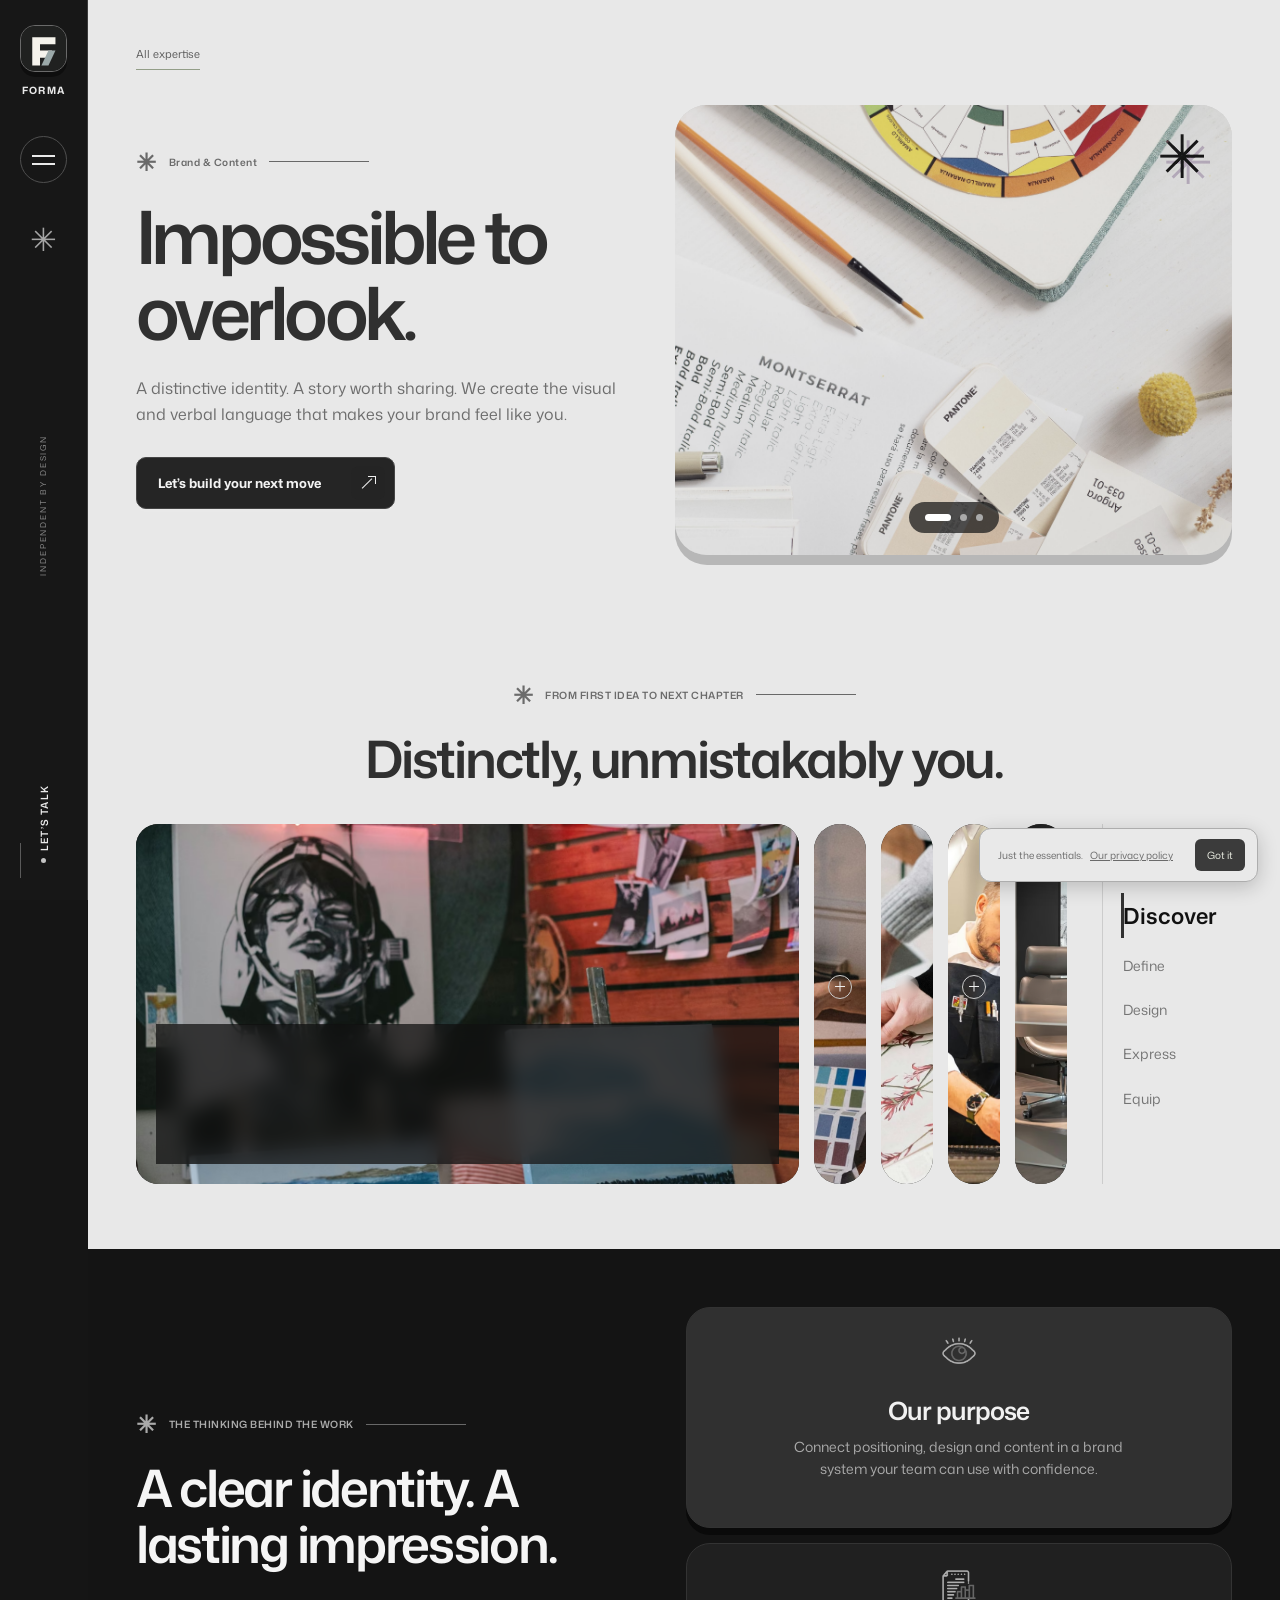
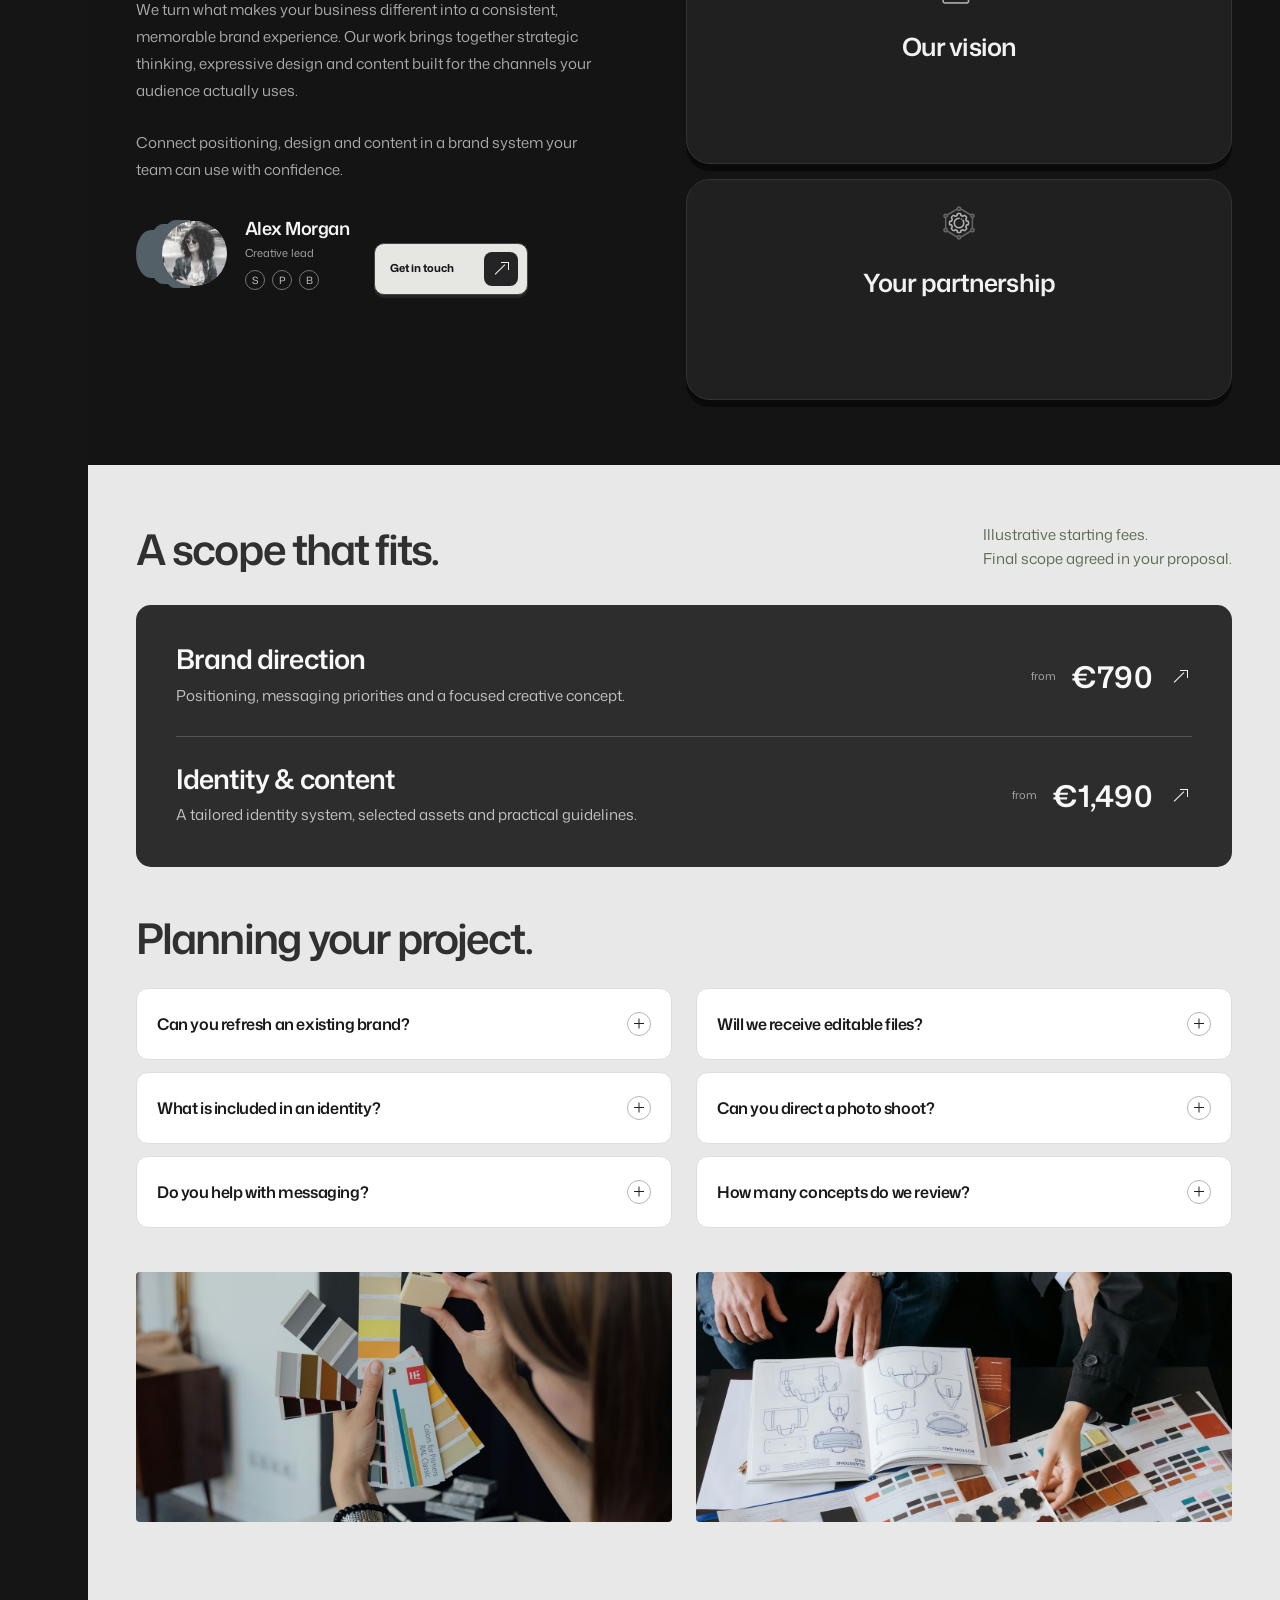
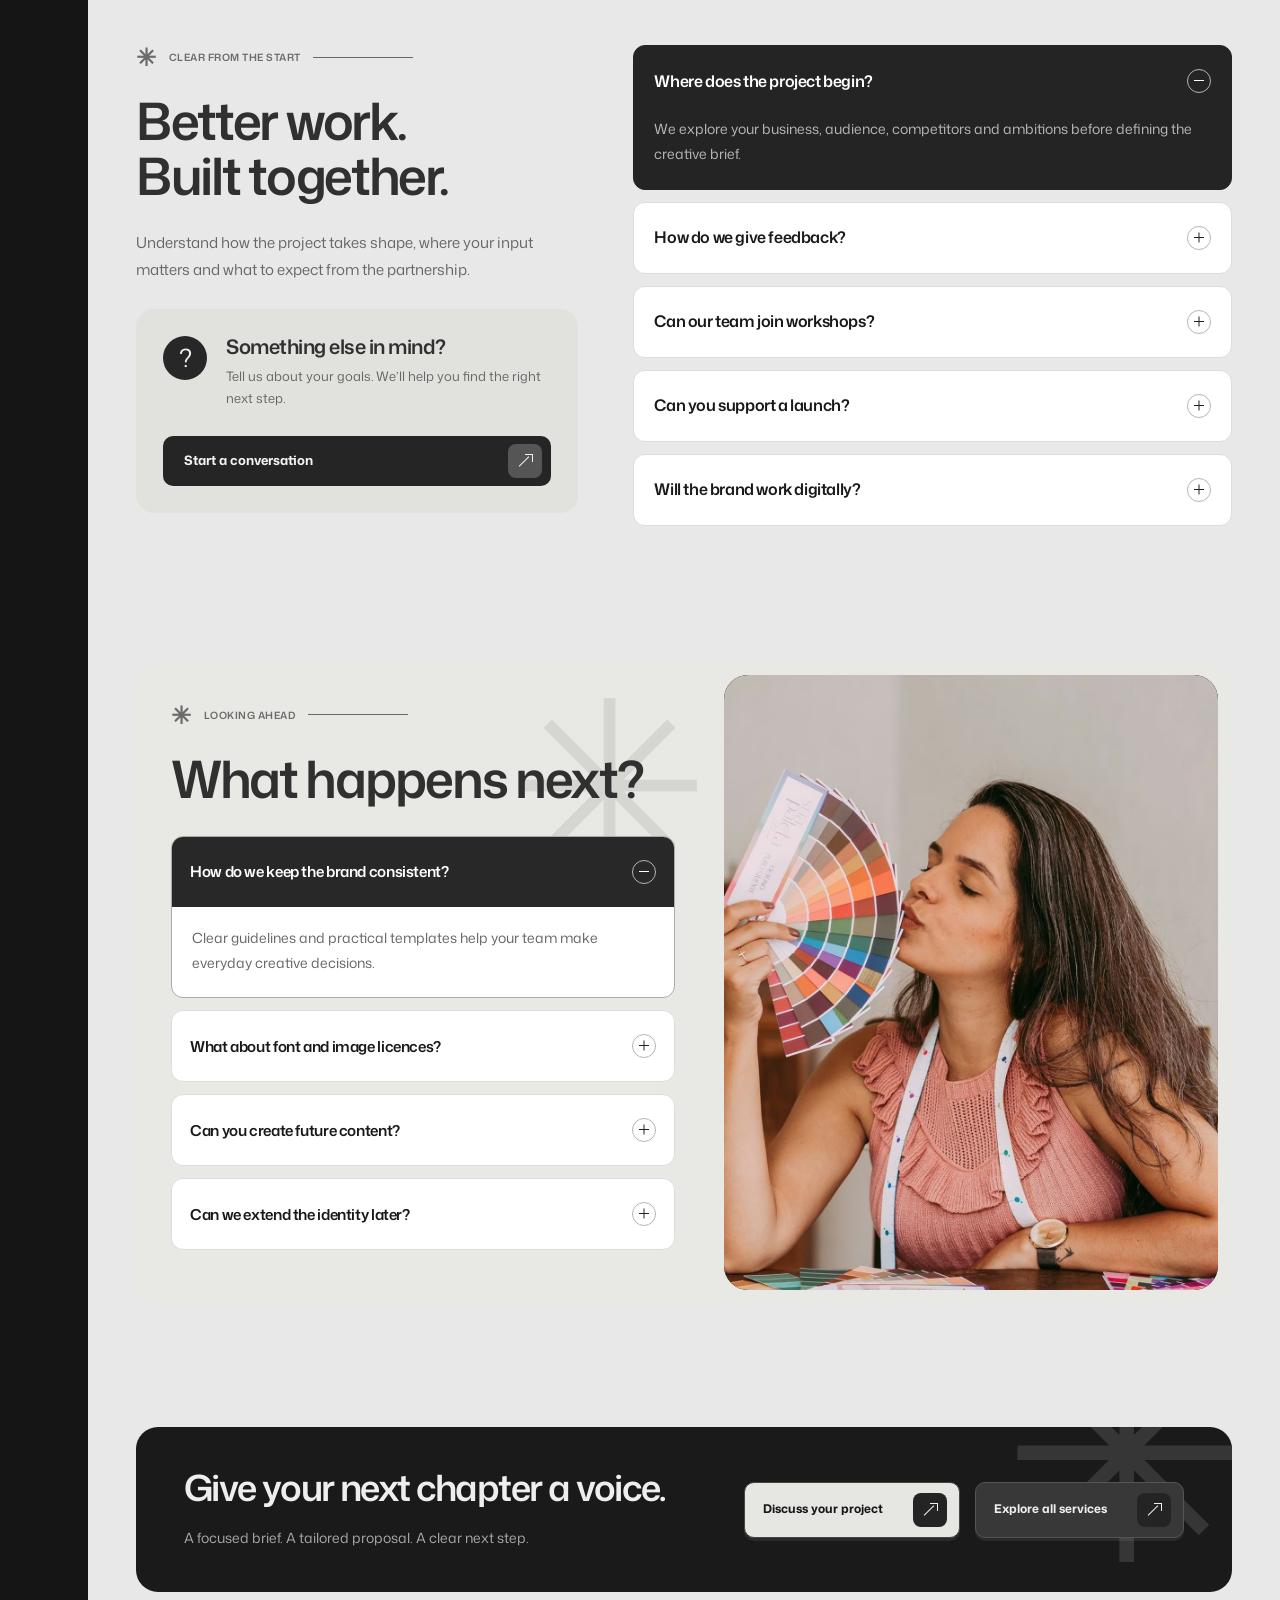
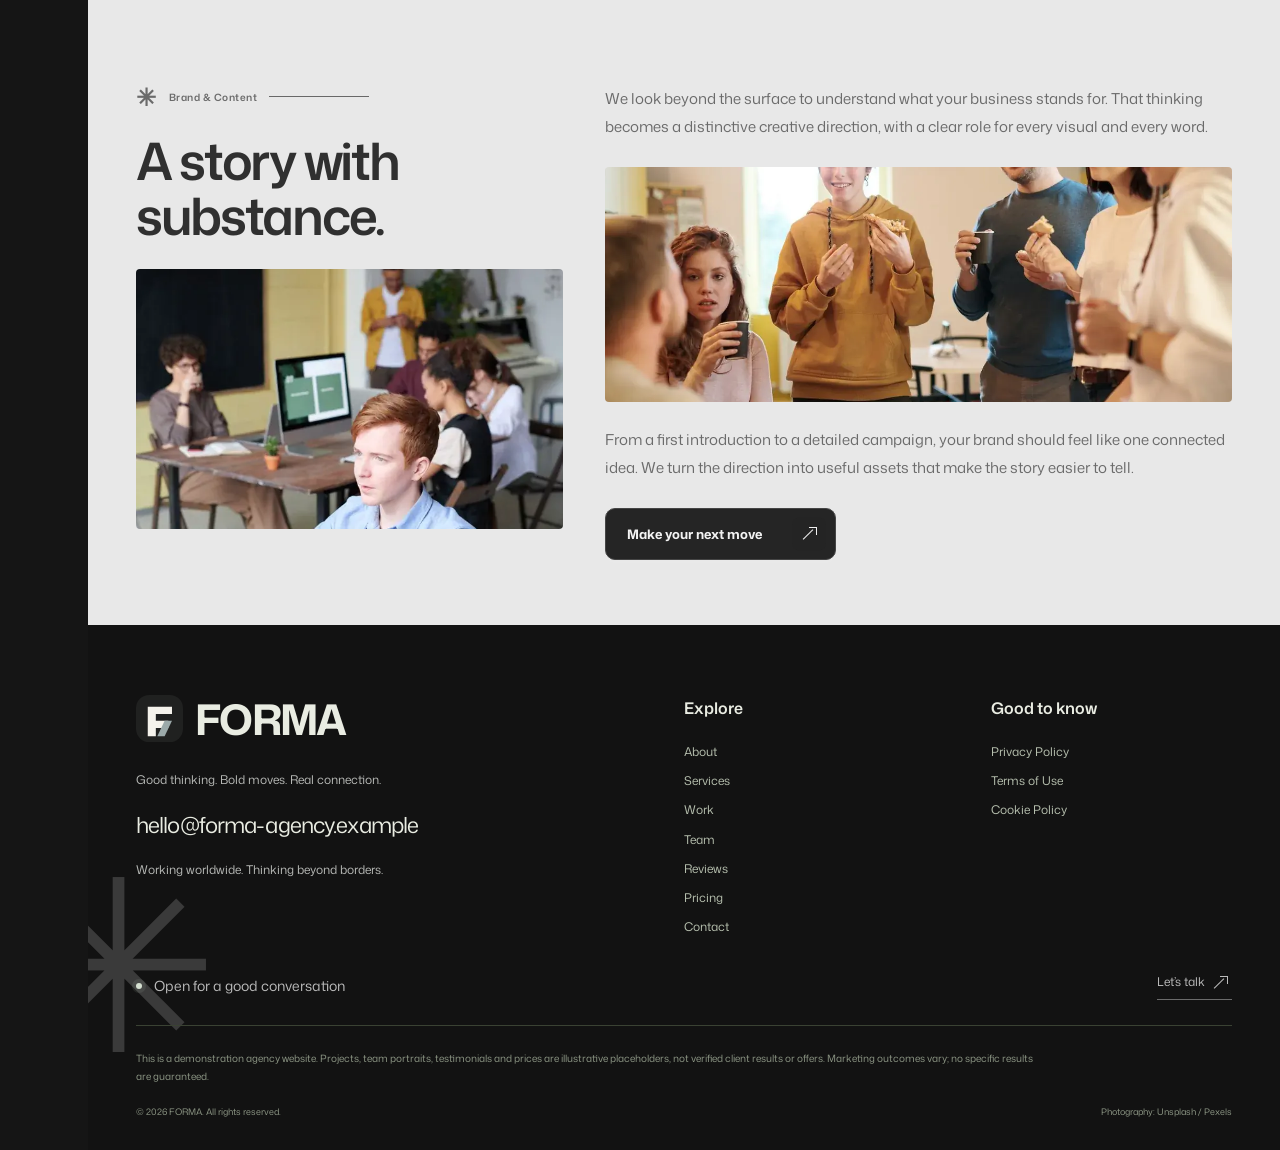
==== commit 53e38b6c: "upd" ====
--- a/brand-content.html
+++ b/brand-content.html
@@ -1 +1 @@
-<!doctype html><html lang="en"><head><meta charset="UTF-8"><meta name="viewport" content="width=device-width,initial-scale=1"><meta name="theme-color" content="#171817"><meta name="description" content="Independent marketing agency for social media, paid advertising and distinctive brand content."><title>Marketing Agency</title><link rel="icon" href="assets/favicon.svg"><link rel="stylesheet" href="assets/swiper.css"><link rel="stylesheet" href="assets/aos.css"><link rel="stylesheet" href="assets/style.css"><link rel="stylesheet" href="assets/design-v2.css"><link rel="stylesheet" href="assets/design-v3.css"><script>document.documentElement.classList.add("is-loading");setTimeout(()=>document.documentElement.classList.remove("is-loading"),2500)</script><script defer src="assets/swiper.js"></script><script defer src="assets/aos.js"></script><script defer src="assets/app.js"></script></head><body data-page="brand-content"><div class="page-transition" aria-hidden="true"><div class="loader-orbit"><span></span><span></span><span></span><img data-logo src="assets/logo.svg" alt=""></div><strong data-company>FORMA</strong><span class="loader-caption">STRATEGY · CREATIVE · MOMENTUM</span><div class="loader-line"></div></div><header class="rail"><a class="brand" href="index.html" aria-label="Home"><img data-logo src="assets/logo.svg" alt=""><span data-company>FORMA</span></a><button class="menu-toggle" aria-expanded="false" aria-controls="site-menu" aria-label="Open navigation"><span></span><span></span></button><a class="rail-mark" href="index.html#services" aria-label="Our expertise"><span>✳</span></a><span class="rail-note">INDEPENDENT BY DESIGN</span><a class="rail-contact" href="index.html#contact">LET’S TALK</a></header><dialog id="site-menu"><button class="menu-close" aria-label="Close navigation">×</button><div class="menu-inner"><img class="menu-logo" data-logo src="assets/logo.svg" alt=""><p>Good things start with a conversation.</p><nav data-nav></nav><a data-email></a><span>Strategy. Creativity. Momentum.</span></div></dialog><main class="service-page"><section class="service-hero section"><div class="container"><a class="back-link" href="index.html#services">All expertise</a><div class="two-col"><div><span class="section-label">Brand & Content</span><h1 class="typed-heading" data-type-title>Impossible to overlook.</h1><p>A distinctive identity. A story worth sharing. We create the visual and verbal language that makes your brand feel like you.</p><a class="button" href="index.html#contact">Let’s build your next move<span class="vector-arrow" aria-hidden="true"></span></a></div><div class="service-cover editorial-slideshow" aria-label="Brand & Content photography slideshow"><img src="assets/brand-hero-1.webp" alt="Brand & Content creative work" class="cover-frame active" loading="lazy"><img src="assets/brand-hero-2.webp" alt="Brand & Content creative work" class="cover-frame " loading="lazy"><img src="assets/brand-hero-3.webp" alt="Brand & Content creative work" class="cover-frame " loading="lazy"><span class="cover-star" aria-hidden="true">✳</span><div class="cover-dots"><button data-cover-slide="0" aria-label="Show photo 1" aria-pressed="true"></button><button data-cover-slide="1" aria-label="Show photo 2" aria-pressed="false"></button><button data-cover-slide="2" aria-label="Show photo 3" aria-pressed="false"></button></div></div></div></div></section><section class="section service-timeline" id="stages"><div class="container" data-aos="fade-up"><div class="center-head"><span class="section-label">FROM FIRST IDEA TO NEXT CHAPTER</span><h2>Distinctly, unmistakably you.</h2></div><div class="service-journey-layout"><div class="image-accordion"><button class="journey-panel active" data-journey="0" aria-expanded="true" aria-label="Explore Discover"><img src="assets/brand-stage-1.avif" alt="Brand & Content: Discover" class="" loading="lazy"><span class="journey-caption"><small>YOUR NEXT CHAPTER</small><strong>Discover</strong><span>Find what makes you different.</span></span><span class="round-plus" aria-hidden="true"></span></button><button class="journey-panel " data-journey="1" aria-expanded="false" aria-label="Explore Define"><img src="assets/brand-stage-2.avif" alt="Brand & Content: Define" class="" loading="lazy"><span class="journey-caption"><small>YOUR NEXT CHAPTER</small><strong>Define</strong><span>Set a clear brand position.</span></span><span class="round-plus" aria-hidden="true"></span></button><button class="journey-panel " data-journey="2" aria-expanded="false" aria-label="Explore Design"><img src="assets/brand-stage-3.avif" alt="Brand & Content: Design" class="" loading="lazy"><span class="journey-caption"><small>YOUR NEXT CHAPTER</small><strong>Design</strong><span>Create your visual language.</span></span><span class="round-plus" aria-hidden="true"></span></button><button class="journey-panel " data-journey="3" aria-expanded="false" aria-label="Explore Express"><img src="assets/brand-stage-4.avif" alt="Brand & Content: Express" class="" loading="lazy"><span class="journey-caption"><small>YOUR NEXT CHAPTER</small><strong>Express</strong><span>Bring the story to life.</span></span><span class="round-plus" aria-hidden="true"></span></button><button class="journey-panel " data-journey="4" aria-expanded="false" aria-label="Explore Equip"><img src="assets/brand-stage-5.avif" alt="Brand & Content: Equip" class="" loading="lazy"><span class="journey-caption"><small>YOUR NEXT CHAPTER</small><strong>Equip</strong><span>Make consistency practical.</span></span><span class="round-plus" aria-hidden="true"></span></button></div><nav class="journey-nav" aria-label="Project stages"><button data-journey="0" aria-pressed="true">Discover</button><button data-journey="1" aria-pressed="false">Define</button><button data-journey="2" aria-pressed="false">Design</button><button data-journey="3" aria-pressed="false">Express</button><button data-journey="4" aria-pressed="false">Equip</button></nav></div></div></section><section class="section values-section service-values" id="approach"><div class="container two-col" data-aos="fade-up"><div><span class="section-label">THE THINKING BEHIND THE WORK</span><h2>A clear identity. A lasting impression.</h2><p>We turn what makes your business different into a consistent, memorable brand experience. Our work brings together strategic thinking, expressive design and content built for the channels your audience actually uses.</p><p>Connect positioning, design and content in a brand system your team can use with confidence.</p><div class="purpose-signature"><div class="founder-profile"><div class="founder-photo"><i></i><i></i><i></i><img src="assets/founder.webp" alt="Illustrative creative lead" class="" loading="lazy"></div><div><h3 data-founder-name>Alex Morgan</h3><p data-founder-role>Creative lead</p><nav aria-label="Explore our disciplines"><a href="social-media.html" aria-label="Social media">S</a><a href="paid-advertising.html" aria-label="Paid advertising">P</a><a href="brand-content.html" aria-label="Brand and content">B</a></nav></div></div><a class="button" href="index.html#contact">Get in touch<span class="vector-arrow" aria-hidden="true"></span></a></div></div><div class="value-stack"><button class="value-card active" data-value="0" aria-expanded="true"><img src="assets/purpose.png" alt=""><h3>Our purpose</h3><p>Connect positioning, design and content in a brand system your team can use with confidence.</p></button><button class="value-card " data-value="1" aria-expanded="false"><img src="assets/discover.png" alt=""><h3>Our vision</h3><p>Give your business a visual and verbal language that people recognise and remember.</p></button><button class="value-card " data-value="2" aria-expanded="false"><img src="assets/partnership.png" alt=""><h3>Your partnership</h3><p>Clear decisions, thoughtful feedback and a shared view of what comes next.</p></button></div></div></section><section class="section service-price-section" id="planning"><div class="container" data-aos="fade-up"><div class="section-head"><h2>A scope that fits.</h2><p>Illustrative starting fees.<br>Final scope agreed in your proposal.</p></div><div class="service-price-list"><article><div><h3>Brand direction</h3><p>Positioning, messaging priorities and a focused creative concept.</p></div><a href="index.html#contact" aria-label="Ask about Brand direction"><small>from</small><strong data-service-price="0">€790</strong><span class="vector-arrow" aria-hidden="true"></span></a></article><article><div><h3>Identity & content</h3><p>A tailored identity system, selected assets and practical guidelines.</p></div><a href="index.html#contact" aria-label="Ask about Identity & content"><small>from</small><strong data-service-price="1">€1490</strong><span class="vector-arrow" aria-hidden="true"></span></a></article></div><h2 class="planning-title">Planning your project.</h2><div class="faq-columns"><div class="accordions"><details><summary>Can you refresh an existing brand?<span class="round-plus" aria-hidden="true"></span></summary><div class="answer"><p>Yes. We can preserve the elements that still work and evolve the parts that need a clearer direction.</p></div></details><details><summary>What is included in an identity?<span class="round-plus" aria-hidden="true"></span></summary><div class="answer"><p>The proposal defines the logo work, typography, colour system and other visual elements your project needs.</p></div></details><details><summary>Do you help with messaging?<span class="round-plus" aria-hidden="true"></span></summary><div class="answer"><p>Positioning, tone of voice and key messages can be developed alongside the visual direction.</p></div></details></div><div class="accordions"><details><summary>Will we receive editable files?<span class="round-plus" aria-hidden="true"></span></summary><div class="answer"><p>File formats and editable deliverables are agreed before the project begins.</p></div></details><details><summary>Can you direct a photo shoot?<span class="round-plus" aria-hidden="true"></span></summary><div class="answer"><p>Art direction and production planning can be included, with photography costs scoped separately.</p></div></details><details><summary>How many concepts do we review?<span class="round-plus" aria-hidden="true"></span></summary><div class="answer"><p>The number of creative routes and review rounds is set out clearly in your proposal.</p></div></details></div></div><div class="service-photo-pair"><img src="assets/brand-detail-1.avif" alt="Brand & Content project detail" class="" loading="lazy"><img src="assets/brand-detail-2.avif" alt="Brand & Content creative process" class="" loading="lazy"></div></div></section><section class="section service-working" id="working"><div class="container two-col" data-aos="fade-up"><div class="working-intro"><span class="section-label">CLEAR FROM THE START</span><h2>Better work.<br>Built together.</h2><p>Understand how the project takes shape, where your input matters and what to expect from the partnership.</p><div class="question-card"><span class="question-symbol">?</span><div><h3>Something else in mind?</h3><p>Tell us about your goals. We’ll help you find the right next step.</p></div><a class="button" href="index.html#contact">Start a conversation<span class="vector-arrow" aria-hidden="true"></span></a></div></div><div class="accordions"><details open><summary>Where does the project begin?<span class="round-plus" aria-hidden="true"></span></summary><div class="answer"><p>We explore your business, audience, competitors and ambitions before defining the creative brief.</p></div></details><details><summary>How do we give feedback?<span class="round-plus" aria-hidden="true"></span></summary><div class="answer"><p>We use agreed review stages and a consolidated feedback process to keep decisions clear.</p></div></details><details><summary>Can our team join workshops?<span class="round-plus" aria-hidden="true"></span></summary><div class="answer"><p>Yes. The right internal perspectives help us build a brand direction grounded in your business.</p></div></details><details><summary>Can you support a launch?<span class="round-plus" aria-hidden="true"></span></summary><div class="answer"><p>We can create campaign assets and a rollout plan around the channels and formats you need.</p></div></details><details><summary>Will the brand work digitally?<span class="round-plus" aria-hidden="true"></span></summary><div class="answer"><p>We consider practical use across screens, content formats and other agreed touchpoints.</p></div></details></div></div></section><section class="section service-after" id="next"><div class="container" data-aos="fade-up"><div class="after-layout"><div class="after-copy"><span class="section-label">LOOKING AHEAD</span><h2>What happens next?</h2><div class="accordions"><details open><summary>How do we keep the brand consistent?<span class="round-plus" aria-hidden="true"></span></summary><div class="answer"><p>Clear guidelines and practical templates help your team make everyday creative decisions.</p></div></details><details><summary>What about font and image licences?<span class="round-plus" aria-hidden="true"></span></summary><div class="answer"><p>We identify relevant third-party assets and explain the licences you will need to maintain.</p></div></details><details><summary>Can you create future content?<span class="round-plus" aria-hidden="true"></span></summary><div class="answer"><p>Yes. Ongoing production can be scoped around the identity and the next campaign priorities.</p></div></details><details><summary>Can we extend the identity later?<span class="round-plus" aria-hidden="true"></span></summary><div class="answer"><p>A considered brand system gives us a foundation for adding formats and touchpoints over time.</p></div></details></div></div><div class="after-photo"><img src="assets/brand-feature.avif" alt="Brand & Content specialist at work" class="" loading="lazy"><div class="after-badge"><img src="assets/teamwork.png" alt=""><div><h3>One distinctive brand language</h3><ul><li>Positioning before decoration</li><li>Practical tools for your team</li></ul></div></div></div></div></div></section><section class="section service-banner" id="start"><div class="container" data-aos="fade-up"><div class="service-banner-inner"><div><h2>Give your next chapter a voice.</h2><p>A focused brief. A tailored proposal. A clear next step.</p></div><div><a class="button" href="index.html#contact">Discuss your project<span class="vector-arrow" aria-hidden="true"></span></a><a class="button" href="index.html#services">Explore all services<span class="vector-arrow" aria-hidden="true"></span></a></div><span aria-hidden="true">✳</span></div></div></section><section class="section service-editorial" id="creative"><div class="container editorial-grid" data-aos="fade-up"><div><span class="section-label">Brand & Content</span><h2>A story with substance.</h2><img src="assets/brand-editorial-1.webp" alt="Brand & Content creative detail" class="" loading="lazy"></div><div><p>We look beyond the surface to understand what your business stands for. That thinking becomes a distinctive creative direction, with a clear role for every visual and every word.</p><img src="assets/brand-editorial-2.webp" alt="Brand & Content collaboration" class="" loading="lazy"><p>From a first introduction to a detailed campaign, your brand should feel like one connected idea. We turn the direction into useful assets that make the story easier to tell.</p><a class="button" href="index.html#contact">Make your next move<span class="vector-arrow" aria-hidden="true"></span></a></div></div></section></main><footer><div class="container"><div class="footer-top"><div><a class="brand" href="index.html"><img data-logo src="assets/logo.svg" alt=""><span data-company>FORMA</span></a><p data-footer-tagline></p><a class="email" data-email></a><p data-address></p></div><div><h3>Explore</h3><nav data-nav></nav></div><div><h3>Good to know</h3><nav><a href="privacy.html">Privacy Policy</a><a href="terms.html">Terms of Use</a><a href="cookies.html">Cookie Policy</a></nav><div class="social-links" data-social></div></div></div><div class="footer-availability"><span class="live-dot"></span> Open for a good conversation <a href="index.html#contact">Let’s talk <span class="vector-arrow" aria-hidden="true"></span></a></div><div class="footer-bottom"><p data-disclaimer></p><div><span>© <span data-year></span> <span data-company></span>. <span data-copyright></span></span><a href="https://www.flaticon.com/authors/anggara" target="_blank" rel="noopener">Icons: Anggara / Flaticon</a><span class="photo-credits">Photography: <a href="https://unsplash.com" target="_blank" rel="noopener">Unsplash</a> / <a href="https://www.pexels.com" target="_blank" rel="noopener">Pexels</a></span></div></div></div><span class="footer-spark" aria-hidden="true">✳</span></footer><aside class="cookie-card" aria-label="Privacy notice" hidden><p>Just the essentials. <a href="cookies.html">Our privacy policy</a></p><button data-cookie-accept>Got it</button></aside><noscript><div class="noscript">Please enable JavaScript to load site settings and use the contact form.</div></noscript></body></html>+<!doctype html><html lang="en"><head><meta charset="UTF-8"><meta name="viewport" content="width=device-width,initial-scale=1"><meta name="theme-color" content="#171817"><meta name="description" content="Independent marketing agency for social media, paid advertising and distinctive brand content."><title>Marketing Agency</title><link rel="icon" href="assets/favicon.svg"><link rel="stylesheet" href="assets/swiper.css"><link rel="stylesheet" href="assets/aos.css"><link rel="stylesheet" href="assets/style.css"><link rel="stylesheet" href="assets/design-v2.css"><link rel="stylesheet" href="assets/design-v3.css"><script>document.documentElement.classList.add("is-loading");setTimeout(()=>document.documentElement.classList.remove("is-loading"),2500)</script><script defer src="assets/swiper.js"></script><script defer src="assets/aos.js"></script><script defer src="config/config.js"></script><script defer src="assets/app.js"></script></head><body data-page="brand-content"><div class="page-transition" aria-hidden="true"><div class="loader-orbit"><span></span><span></span><span></span><img data-logo src="assets/logo.svg" alt=""></div><strong data-company>FORMA</strong><span class="loader-caption" data-config="shared.interface.strategy_creative_momentum">STRATEGY · CREATIVE · MOMENTUM</span><div class="loader-line"></div></div><header class="rail"><a class="brand" href="index.html" aria-label="Home" data-config="shared.common.home"><img data-logo src="assets/logo.svg" alt=""><span data-company>FORMA</span></a><button class="menu-toggle" aria-expanded="false" aria-controls="site-menu" aria-label="Open navigation"><span></span><span></span></button><a class="rail-mark" href="index.html#services" aria-label="Our expertise" data-config="shared.rail.our_expertise"><span>✳</span></a><span class="rail-note" data-config="shared.rail.independent_by_design">INDEPENDENT BY DESIGN</span><a class="rail-contact" href="index.html#contact" data-config="shared.rail.let_s_talk">LET’S TALK</a></header><dialog id="site-menu"><button class="menu-close" aria-label="Close navigation">×</button><div class="menu-inner"><img class="menu-logo" data-logo src="assets/logo.svg" alt=""><p data-config="shared.site-menu.good_things_start_with_a_conversation">Good things start with a conversation.</p><nav data-nav></nav><a data-email></a><span data-config="shared.site-menu.strategy_creativity_momentum">Strategy. Creativity. Momentum.</span></div></dialog><main class="service-page"><section class="service-hero section"><div class="container"><a class="back-link" href="index.html#services" data-config="shared.service_hero.all_expertise">All expertise</a><div class="two-col"><div><span class="section-label" data-service="brand-content" data-service-field="short">Brand & Content</span><h1 class="typed-heading" data-type-title data-service="brand-content" data-service-field="title">Impossible to overlook.</h1><p data-service="brand-content" data-service-field="intro">A distinctive identity. A story worth sharing. We create the visual and verbal language that makes your brand feel like you.</p><a class="button" href="index.html#contact" data-config="shared.service_hero.let_s_build_your_next_move">Let’s build your next move<span class="vector-arrow" aria-hidden="true"></span></a></div><div class="service-cover editorial-slideshow" aria-label="Brand & Content photography slideshow"><img src="assets/brand-hero-1-hq.jpg" alt="Typography and colour swatches for a brand identity" class="cover-frame active" width="2400" height="3600" loading="eager" fetchpriority="high" data-config="pages.brand-content.service_hero.typography_and_colour_swatches_for_a_brand_identity"><img src="assets/brand-hero-2-hq.jpg" alt="Exploring colour palettes and visual direction" class="cover-frame" width="2400" height="1600" loading="lazy" data-config="pages.brand-content.service_hero.exploring_colour_palettes_and_visual_direction"><img src="assets/brand-hero-3-hq.jpg" alt="A designer selecting a brand colour palette" class="cover-frame" width="2400" height="2400" loading="lazy" data-config="pages.brand-content.service_hero.a_designer_selecting_a_brand_colour_palette"><span class="cover-star" aria-hidden="true">✳</span><div class="cover-dots"><button data-cover-slide="0" aria-label="Show photo 1" aria-pressed="true"></button><button data-cover-slide="1" aria-label="Show photo 2" aria-pressed="false"></button><button data-cover-slide="2" aria-label="Show photo 3" aria-pressed="false"></button></div></div></div></div></section><section class="section service-timeline" id="stages"><div class="container" data-aos="fade-up"><div class="center-head"><span class="section-label" data-config="shared.stages.from_first_idea_to_next_chapter">FROM FIRST IDEA TO NEXT CHAPTER</span><h2 data-config="pages.brand-content.stages.distinctly_unmistakably_you">Distinctly, unmistakably you.</h2></div><div class="service-journey-layout"><div class="image-accordion"><button class="journey-panel active" data-journey="0" aria-expanded="true" aria-label="Explore Discover"><img src="assets/brand-stage-1.avif" alt="Brand & Content: Discover" class="" loading="lazy" data-config="pages.brand-content.stages.brand_content_discover"><span class="journey-caption" data-config="pages.brand-content.stages.your_next_chapter_discover_find_what_makes_you_different"><small>YOUR NEXT CHAPTER</small><strong>Discover</strong><span>Find what makes you different.</span></span><span class="round-plus" aria-hidden="true"></span></button><button class="journey-panel " data-journey="1" aria-expanded="false" aria-label="Explore Define"><img src="assets/brand-stage-2.avif" alt="Brand & Content: Define" class="" loading="lazy" data-config="pages.brand-content.stages.brand_content_define"><span class="journey-caption" data-config="pages.brand-content.stages.your_next_chapter_define_set_a_clear_brand_position"><small>YOUR NEXT CHAPTER</small><strong>Define</strong><span>Set a clear brand position.</span></span><span class="round-plus" aria-hidden="true"></span></button><button class="journey-panel " data-journey="2" aria-expanded="false" aria-label="Explore Design"><img src="assets/brand-stage-3.avif" alt="Brand & Content: Design" class="" loading="lazy" data-config="pages.brand-content.stages.brand_content_design"><span class="journey-caption" data-config="pages.brand-content.stages.your_next_chapter_design_create_your_visual_language"><small>YOUR NEXT CHAPTER</small><strong>Design</strong><span>Create your visual language.</span></span><span class="round-plus" aria-hidden="true"></span></button><button class="journey-panel " data-journey="3" aria-expanded="false" aria-label="Explore Express"><img src="assets/brand-stage-4.avif" alt="Brand & Content: Express" class="" loading="lazy" data-config="pages.brand-content.stages.brand_content_express"><span class="journey-caption" data-config="pages.brand-content.stages.your_next_chapter_express_bring_the_story_to_life"><small>YOUR NEXT CHAPTER</small><strong>Express</strong><span>Bring the story to life.</span></span><span class="round-plus" aria-hidden="true"></span></button><button class="journey-panel " data-journey="4" aria-expanded="false" aria-label="Explore Equip"><img src="assets/brand-stage-5.avif" alt="Brand & Content: Equip" class="" loading="lazy" data-config="pages.brand-content.stages.brand_content_equip"><span class="journey-caption" data-config="pages.brand-content.stages.your_next_chapter_equip_make_consistency_practical"><small>YOUR NEXT CHAPTER</small><strong>Equip</strong><span>Make consistency practical.</span></span><span class="round-plus" aria-hidden="true"></span></button></div><nav class="journey-nav" aria-label="Project stages"><button data-journey="0" aria-pressed="true" data-config="shared.common.discover">Discover</button><button data-journey="1" aria-pressed="false" data-config="shared.common.define">Define</button><button data-journey="2" aria-pressed="false" data-config="pages.brand-content.stages.design">Design</button><button data-journey="3" aria-pressed="false" data-config="pages.brand-content.stages.express">Express</button><button data-journey="4" aria-pressed="false" data-config="pages.brand-content.stages.equip">Equip</button></nav></div></div></section><section class="section values-section service-values" id="approach"><div class="container two-col" data-aos="fade-up"><div><span class="section-label" data-config="shared.approach.the_thinking_behind_the_work">THE THINKING BEHIND THE WORK</span><h2 data-config="pages.brand-content.approach.a_clear_identity_a_lasting_impression">A clear identity. A lasting impression.</h2><p data-service="brand-content" data-service-field="detail">We turn what makes your business different into a consistent, memorable brand experience. Our work brings together strategic thinking, expressive design and content built for the channels your audience actually uses.</p><p data-config="pages.brand-content.approach.connect_positioning_design_and_content_in_a_brand_system_y">Connect positioning, design and content in a brand system your team can use with confidence.</p><div class="purpose-signature"><div class="founder-profile"><div class="founder-photo"><i></i><i></i><i></i><img src="assets/founder.webp" alt="Illustrative creative lead" class="" loading="lazy" data-config="shared.common.illustrative_creative_lead"></div><div><h3 data-founder-name>Alex Morgan</h3><p data-founder-role>Creative lead</p><nav aria-label="Explore our disciplines"><a href="social-media.html" aria-label="Social media" data-config="shared.common.s">S</a><a href="paid-advertising.html" aria-label="Paid advertising" data-config="shared.common.p">P</a><a href="brand-content.html" aria-label="Brand and content" data-config="shared.common.b">B</a></nav></div></div><a class="button" href="index.html#contact" data-config="shared.approach.get_in_touch">Get in touch<span class="vector-arrow" aria-hidden="true"></span></a></div></div><div class="value-stack"><button class="value-card active" data-value="0" aria-expanded="true"><img src="assets/purpose.png" alt="" data-config="shared.common.img"><h3 data-config="shared.common.our_purpose">Our purpose</h3><p data-config="pages.brand-content.approach.connect_positioning_design_and_content_in_a_brand_system_y_2">Connect positioning, design and content in a brand system your team can use with confidence.</p></button><button class="value-card " data-value="1" aria-expanded="false"><img src="assets/discover.png" alt="" data-config="shared.common.img_2"><h3 data-config="shared.approach.our_vision">Our vision</h3><p data-config="pages.brand-content.approach.give_your_business_a_visual_and_verbal_language_that_peopl">Give your business a visual and verbal language that people recognise and remember.</p></button><button class="value-card " data-value="2" aria-expanded="false"><img src="assets/partnership.png" alt="" data-config="shared.common.img_6"><h3 data-config="shared.approach.your_partnership">Your partnership</h3><p data-config="shared.approach.clear_decisions_thoughtful_feedback_and_a_shared_view_of_w">Clear decisions, thoughtful feedback and a shared view of what comes next.</p></button></div></div></section><section class="section service-price-section" id="planning"><div class="container" data-aos="fade-up"><div class="section-head"><h2 data-config="shared.planning.a_scope_that_fits">A scope that fits.</h2><p data-config="shared.planning.illustrative_starting_fees_final_scope_agreed_in_your_prop">Illustrative starting fees.<br>Final scope agreed in your proposal.</p></div><div class="service-price-list"><article><div><h3 data-config="pages.brand-content.planning.brand_direction">Brand direction</h3><p data-config="pages.brand-content.planning.positioning_messaging_priorities_and_a_focused_creative_co">Positioning, messaging priorities and a focused creative concept.</p></div><a href="index.html#contact" aria-label="Ask about Brand direction" data-config="shared.planning.ask_about_campaign_foundation"><small data-config="shared.planning.from">from</small><strong data-service-price="0">€790</strong><span class="vector-arrow" aria-hidden="true"></span></a></article><article><div><h3 data-config="pages.brand-content.planning.identity_content">Identity & content</h3><p data-config="pages.brand-content.planning.a_tailored_identity_system_selected_assets_and_practical_g">A tailored identity system, selected assets and practical guidelines.</p></div><a href="index.html#contact" aria-label="Ask about Identity & content" data-config="shared.planning.ask_about_campaign_foundation"><small data-config="shared.planning.from">from</small><strong data-service-price="1">€1490</strong><span class="vector-arrow" aria-hidden="true"></span></a></article></div><h2 class="planning-title" data-config="shared.planning.planning_your_project">Planning your project.</h2><div class="faq-columns"><div class="accordions"><details><summary data-config="pages.brand-content.planning.can_you_refresh_an_existing_brand">Can you refresh an existing brand?<span class="round-plus" aria-hidden="true"></span></summary><div class="answer"><p data-config="pages.brand-content.planning.yes_we_can_preserve_the_elements_that_still_work_and_evolv">Yes. We can preserve the elements that still work and evolve the parts that need a clearer direction.</p></div></details><details><summary data-config="pages.brand-content.planning.what_is_included_in_an_identity">What is included in an identity?<span class="round-plus" aria-hidden="true"></span></summary><div class="answer"><p data-config="pages.brand-content.planning.the_proposal_defines_the_logo_work_typography_colour_syste">The proposal defines the logo work, typography, colour system and other visual elements your project needs.</p></div></details><details><summary data-config="pages.brand-content.planning.do_you_help_with_messaging">Do you help with messaging?<span class="round-plus" aria-hidden="true"></span></summary><div class="answer"><p data-config="pages.brand-content.planning.positioning_tone_of_voice_and_key_messages_can_be_develope">Positioning, tone of voice and key messages can be developed alongside the visual direction.</p></div></details></div><div class="accordions"><details><summary data-config="pages.brand-content.planning.will_we_receive_editable_files">Will we receive editable files?<span class="round-plus" aria-hidden="true"></span></summary><div class="answer"><p data-config="pages.brand-content.planning.file_formats_and_editable_deliverables_are_agreed_before_t">File formats and editable deliverables are agreed before the project begins.</p></div></details><details><summary data-config="pages.brand-content.planning.can_you_direct_a_photo_shoot">Can you direct a photo shoot?<span class="round-plus" aria-hidden="true"></span></summary><div class="answer"><p data-config="pages.brand-content.planning.art_direction_and_production_planning_can_be_included_with">Art direction and production planning can be included, with photography costs scoped separately.</p></div></details><details><summary data-config="pages.brand-content.planning.how_many_concepts_do_we_review">How many concepts do we review?<span class="round-plus" aria-hidden="true"></span></summary><div class="answer"><p data-config="pages.brand-content.planning.the_number_of_creative_routes_and_review_rounds_is_set_out">The number of creative routes and review rounds is set out clearly in your proposal.</p></div></details></div></div><div class="service-photo-pair"><img src="assets/brand-detail-1.avif" alt="Brand & Content project detail" class="" loading="lazy" data-config="pages.brand-content.planning.brand_content_project_detail"><img src="assets/brand-detail-2.avif" alt="Brand & Content creative process" class="" loading="lazy" data-config="pages.brand-content.planning.brand_content_creative_process"></div></div></section><section class="section service-working" id="working"><div class="container two-col" data-aos="fade-up"><div class="working-intro"><span class="section-label" data-config="shared.working.clear_from_the_start">CLEAR FROM THE START</span><h2 data-config="shared.working.better_work_built_together">Better work.<br>Built together.</h2><p data-config="shared.working.understand_how_the_project_takes_shape_where_your_input_ma">Understand how the project takes shape, where your input matters and what to expect from the partnership.</p><div class="question-card"><span class="question-symbol">?</span><div><h3 data-config="shared.working.something_else_in_mind">Something else in mind?</h3><p data-config="shared.working.tell_us_about_your_goals_we_ll_help_you_find_the_right_nex">Tell us about your goals. We’ll help you find the right next step.</p></div><a class="button" href="index.html#contact" data-config="shared.working.start_a_conversation">Start a conversation<span class="vector-arrow" aria-hidden="true"></span></a></div></div><div class="accordions"><details open><summary data-config="pages.brand-content.working.where_does_the_project_begin">Where does the project begin?<span class="round-plus" aria-hidden="true"></span></summary><div class="answer"><p data-config="pages.brand-content.working.we_explore_your_business_audience_competitors_and_ambition">We explore your business, audience, competitors and ambitions before defining the creative brief.</p></div></details><details><summary data-config="pages.brand-content.working.how_do_we_give_feedback">How do we give feedback?<span class="round-plus" aria-hidden="true"></span></summary><div class="answer"><p data-config="pages.brand-content.working.we_use_agreed_review_stages_and_a_consolidated_feedback_pr">We use agreed review stages and a consolidated feedback process to keep decisions clear.</p></div></details><details><summary data-config="pages.brand-content.working.can_our_team_join_workshops">Can our team join workshops?<span class="round-plus" aria-hidden="true"></span></summary><div class="answer"><p data-config="pages.brand-content.working.yes_the_right_internal_perspectives_help_us_build_a_brand_">Yes. The right internal perspectives help us build a brand direction grounded in your business.</p></div></details><details><summary data-config="pages.brand-content.working.can_you_support_a_launch">Can you support a launch?<span class="round-plus" aria-hidden="true"></span></summary><div class="answer"><p data-config="pages.brand-content.working.we_can_create_campaign_assets_and_a_rollout_plan_around_th">We can create campaign assets and a rollout plan around the channels and formats you need.</p></div></details><details><summary data-config="pages.brand-content.working.will_the_brand_work_digitally">Will the brand work digitally?<span class="round-plus" aria-hidden="true"></span></summary><div class="answer"><p data-config="pages.brand-content.working.we_consider_practical_use_across_screens_content_formats_a">We consider practical use across screens, content formats and other agreed touchpoints.</p></div></details></div></div></section><section class="section service-after" id="next"><div class="container" data-aos="fade-up"><div class="after-layout"><div class="after-copy"><span class="section-label" data-config="shared.next.looking_ahead">LOOKING AHEAD</span><h2 data-config="shared.next.what_happens_next">What happens next?</h2><div class="accordions"><details open><summary data-config="pages.brand-content.next.how_do_we_keep_the_brand_consistent">How do we keep the brand consistent?<span class="round-plus" aria-hidden="true"></span></summary><div class="answer"><p data-config="pages.brand-content.next.clear_guidelines_and_practical_templates_help_your_team_ma">Clear guidelines and practical templates help your team make everyday creative decisions.</p></div></details><details><summary data-config="pages.brand-content.next.what_about_font_and_image_licences">What about font and image licences?<span class="round-plus" aria-hidden="true"></span></summary><div class="answer"><p data-config="pages.brand-content.next.we_identify_relevant_third_party_assets_and_explain_the_li">We identify relevant third-party assets and explain the licences you will need to maintain.</p></div></details><details><summary data-config="pages.brand-content.next.can_you_create_future_content">Can you create future content?<span class="round-plus" aria-hidden="true"></span></summary><div class="answer"><p data-config="pages.brand-content.next.yes_ongoing_production_can_be_scoped_around_the_identity_a">Yes. Ongoing production can be scoped around the identity and the next campaign priorities.</p></div></details><details><summary data-config="pages.brand-content.next.can_we_extend_the_identity_later">Can we extend the identity later?<span class="round-plus" aria-hidden="true"></span></summary><div class="answer"><p data-config="pages.brand-content.next.a_considered_brand_system_gives_us_a_foundation_for_adding">A considered brand system gives us a foundation for adding formats and touchpoints over time.</p></div></details></div></div><div class="after-photo"><img src="assets/brand-feature.avif" alt="Brand & Content specialist at work" class="" loading="lazy" data-config="pages.brand-content.next.brand_content_specialist_at_work"><div class="after-badge"><img src="assets/teamwork.png" alt="" data-config="shared.common.img_3"><div><h3 data-config="pages.brand-content.next.one_distinctive_brand_language">One distinctive brand language</h3><ul><li data-config="pages.brand-content.next.positioning_before_decoration">Positioning before decoration</li><li data-config="pages.brand-content.next.practical_tools_for_your_team">Practical tools for your team</li></ul></div></div></div></div></div></section><section class="section service-banner" id="start"><div class="container" data-aos="fade-up"><div class="service-banner-inner"><div><h2 data-config="pages.brand-content.start.give_your_next_chapter_a_voice">Give your next chapter a voice.</h2><p data-config="shared.start.a_focused_brief_a_tailored_proposal_a_clear_next_step">A focused brief. A tailored proposal. A clear next step.</p></div><div><a class="button" href="index.html#contact" data-config="shared.start.discuss_your_project">Discuss your project<span class="vector-arrow" aria-hidden="true"></span></a><a class="button" href="index.html#services" data-config="shared.start.explore_all_services">Explore all services<span class="vector-arrow" aria-hidden="true"></span></a></div><span aria-hidden="true">✳</span></div></div></section><section class="section service-editorial" id="creative"><div class="container editorial-grid" data-aos="fade-up"><div><span class="section-label" data-service="brand-content" data-service-field="short">Brand & Content</span><h2 data-config="pages.brand-content.creative.a_story_with_substance">A story with substance.</h2><img src="assets/brand-editorial-1.webp" alt="Brand & Content creative detail" class="" loading="lazy" data-config="pages.brand-content.creative.brand_content_creative_detail"></div><div><p data-config="pages.brand-content.creative.we_look_beyond_the_surface_to_understand_what_your_busines">We look beyond the surface to understand what your business stands for. That thinking becomes a distinctive creative direction, with a clear role for every visual and every word.</p><img src="assets/brand-editorial-2.webp" alt="Brand & Content collaboration" class="" loading="lazy" data-config="pages.brand-content.creative.brand_content_collaboration"><p data-config="pages.brand-content.creative.from_a_first_introduction_to_a_detailed_campaign_your_bran">From a first introduction to a detailed campaign, your brand should feel like one connected idea. We turn the direction into useful assets that make the story easier to tell.</p><a class="button" href="index.html#contact" data-config="shared.creative.make_your_next_move">Make your next move<span class="vector-arrow" aria-hidden="true"></span></a></div></div></section></main><footer><div class="container"><div class="footer-top"><div><a class="brand" href="index.html" data-config="shared.common.home"><img data-logo src="assets/logo.svg" alt=""><span data-company>FORMA</span></a><p data-footer-tagline></p><a class="email" data-email></a><p data-address></p></div><div><h3 data-config="shared.item.explore">Explore</h3><nav data-nav></nav></div><div><h3 data-config="shared.item.good_to_know">Good to know</h3><nav><a href="privacy.html" data-config="shared.item.privacy_policy">Privacy Policy</a><a href="terms.html" data-config="shared.item.terms_of_use">Terms of Use</a><a href="cookies.html" data-config="shared.item.cookie_policy">Cookie Policy</a></nav><div class="social-links" data-social></div></div></div><div class="footer-availability"><span class="live-dot"></span> Open for a good conversation <a href="index.html#contact" data-config="shared.item.let_s_talk">Let’s talk <span class="vector-arrow" aria-hidden="true"></span></a></div><div class="footer-bottom"><p data-disclaimer></p><div><span>© <span data-year></span> <span data-company></span>. <span data-copyright></span></span><span class="photo-credits" data-config="shared.item.photography_unsplash_pexels">Photography: <a href="https://unsplash.com" target="_blank" rel="noopener">Unsplash</a> / <a href="https://www.pexels.com" target="_blank" rel="noopener">Pexels</a></span></div></div></div><span class="footer-spark" aria-hidden="true">✳</span></footer><aside class="cookie-card" aria-label="Privacy notice" hidden><p data-config="shared.interface.just_the_essentials_our_privacy_policy">Just the essentials. <a href="cookies.html">Our privacy policy</a></p><button data-cookie-accept data-config="shared.interface.got_it">Got it</button></aside><noscript><div class="noscript">Please enable JavaScript to load site settings and use the contact form.</div></noscript></body></html>
--- a/assets/design-v3.css
+++ b/assets/design-v3.css
@@ -25,5 +25,5 @@
 
 .service-values:before{content:none;display:none}
 
-/* Frame the work and its context in the discipline cards. */
+
 .team-card .portrait img{object-position:center center}
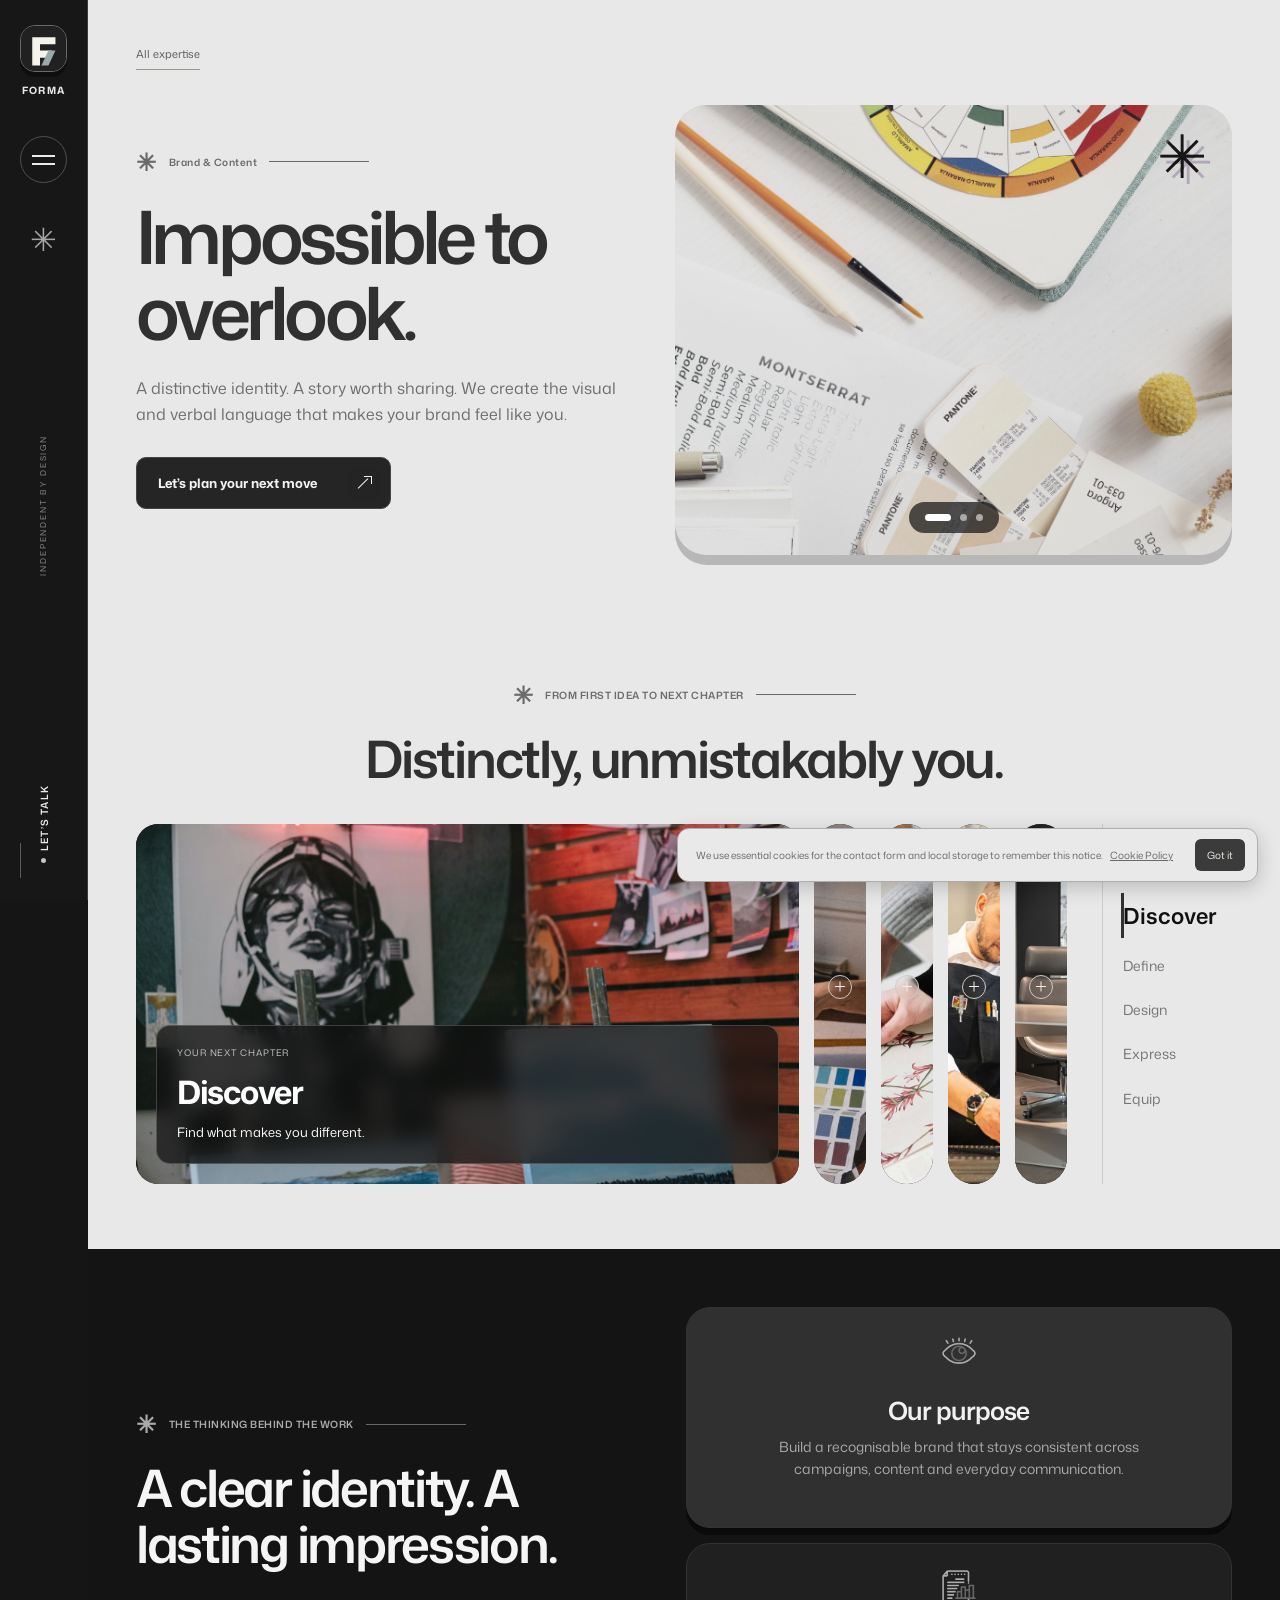
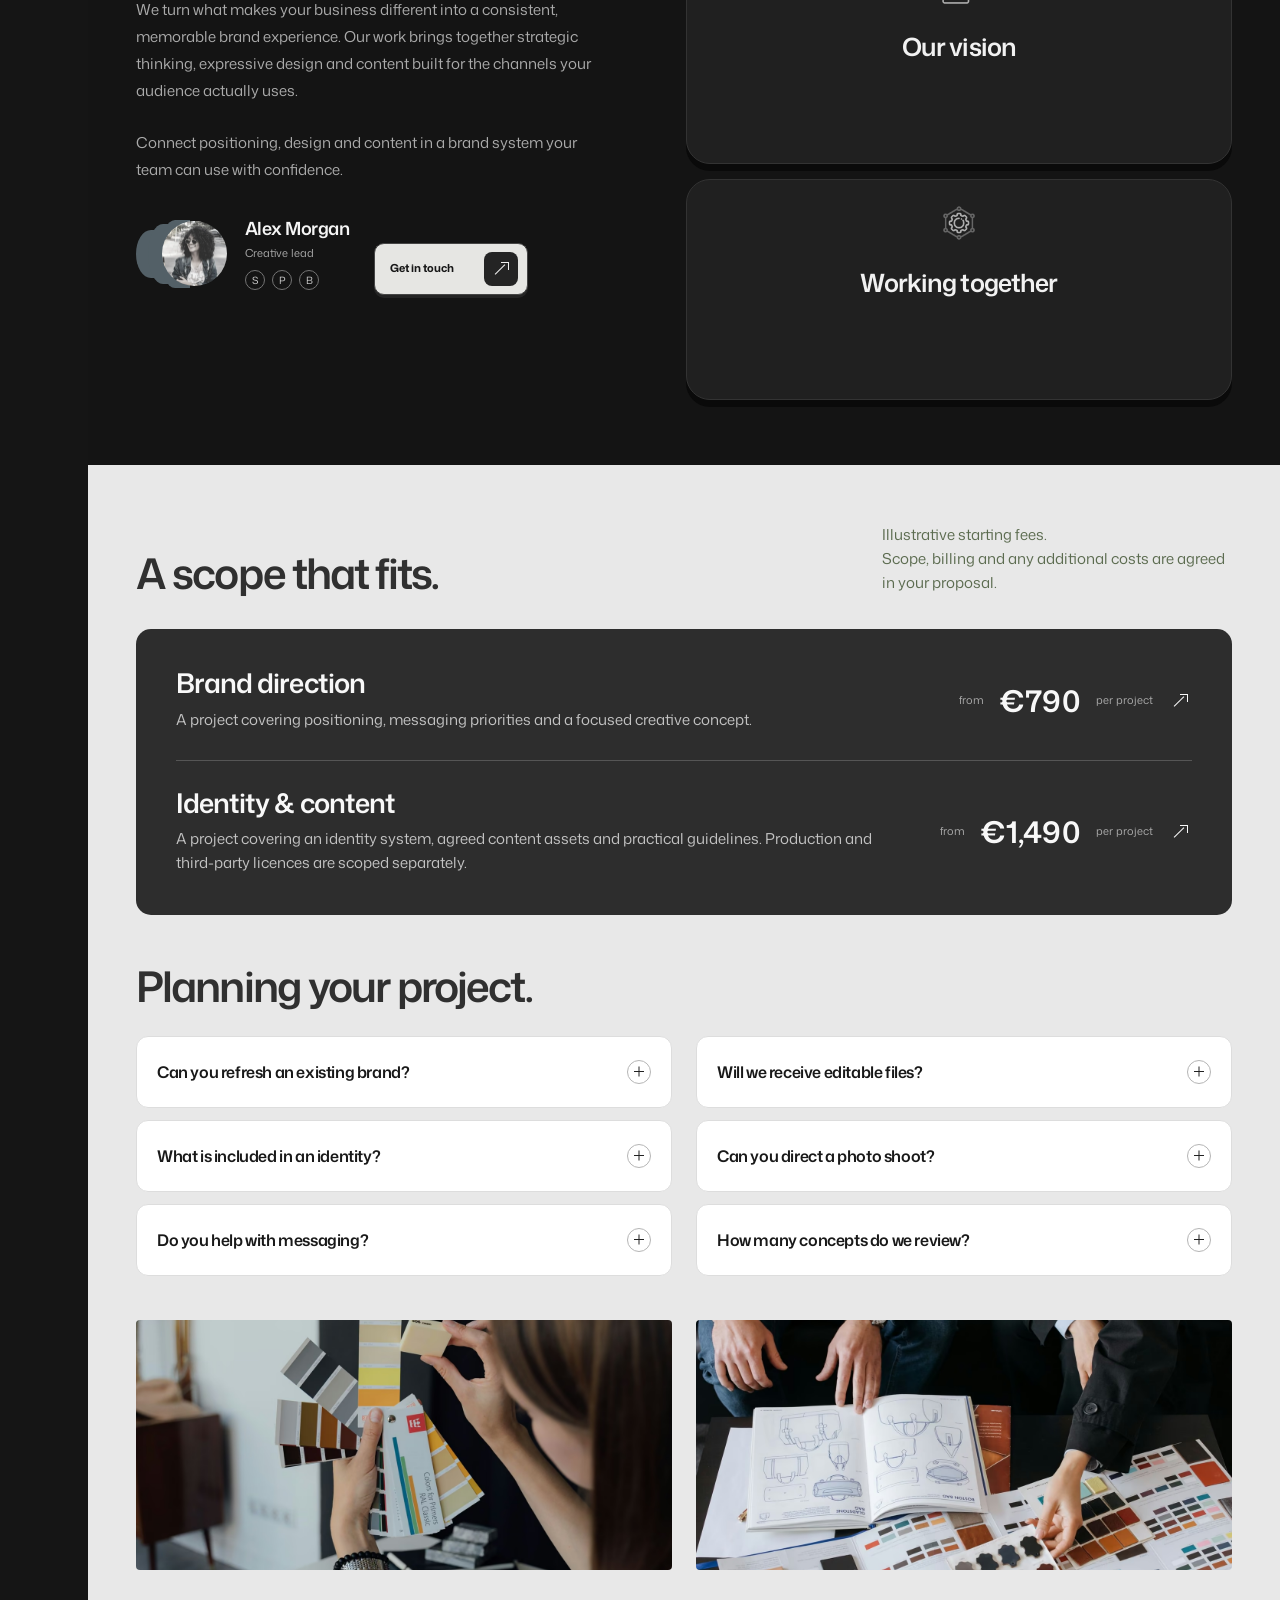
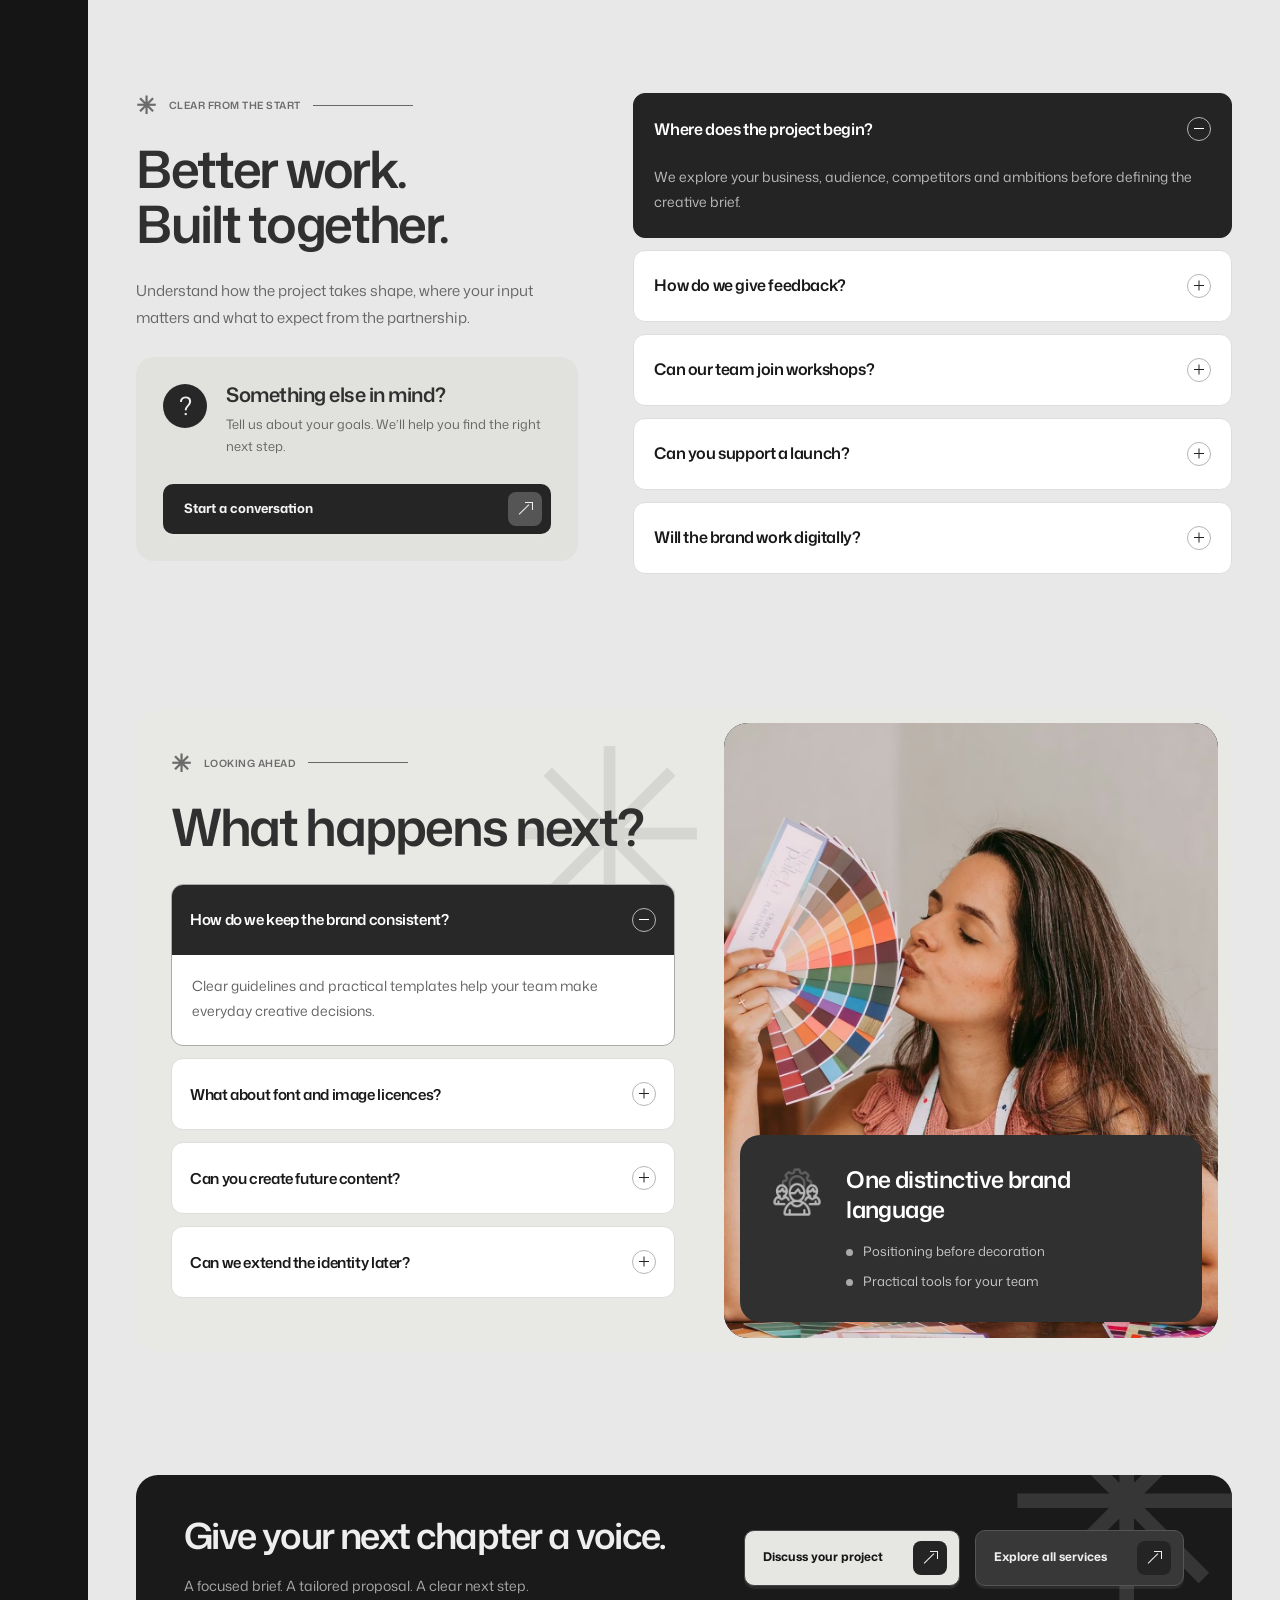
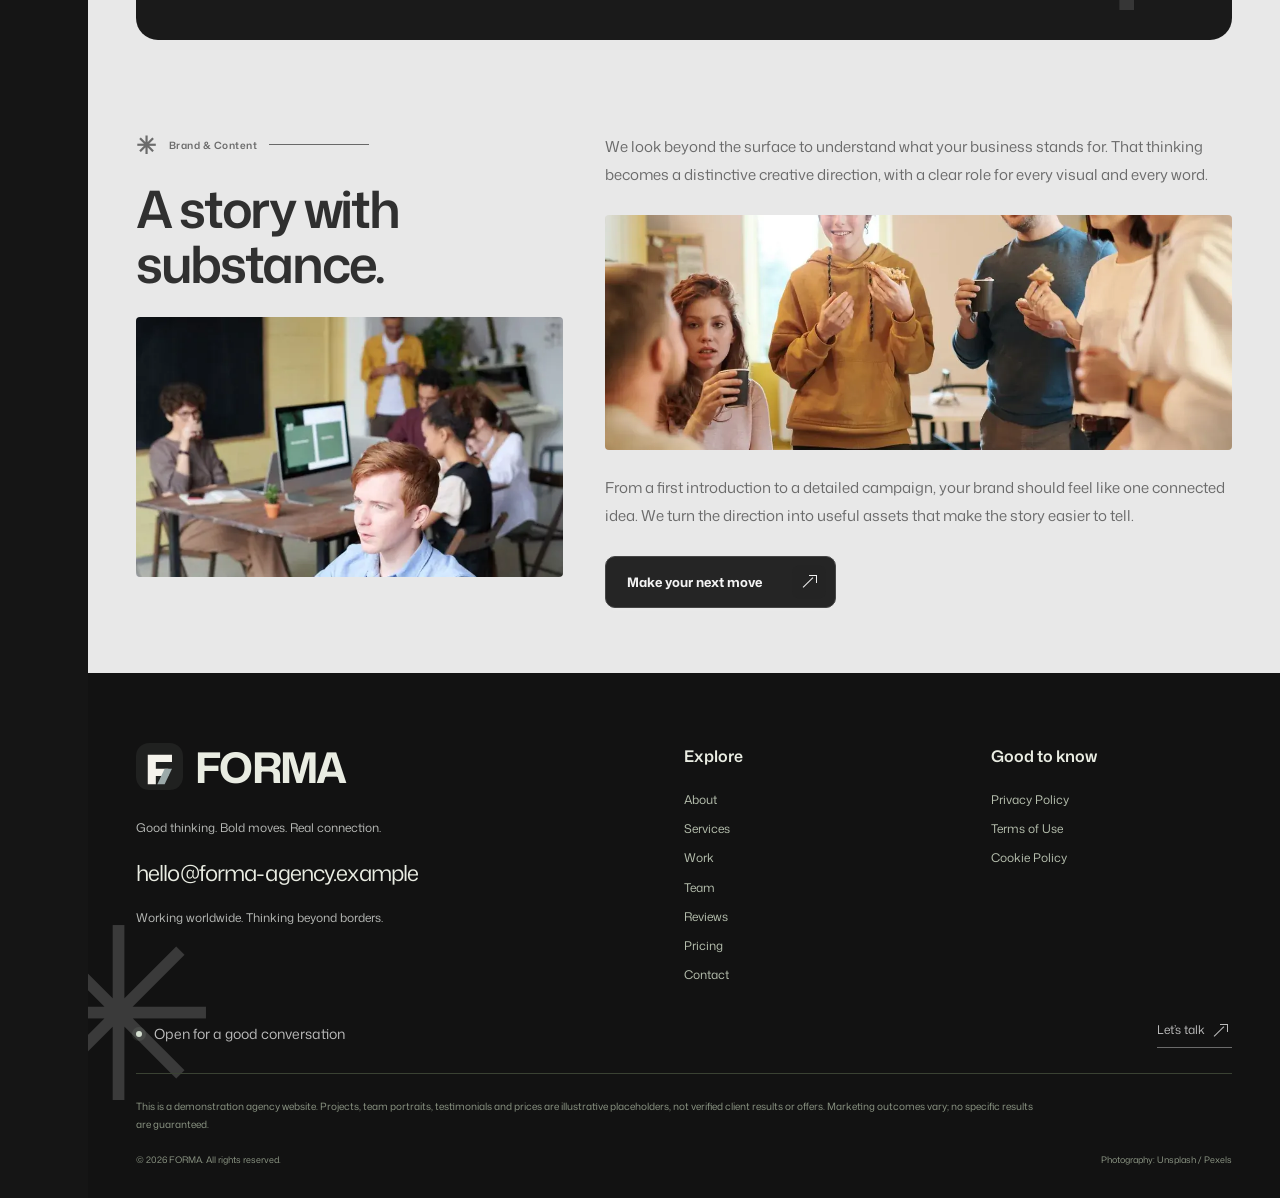
==== commit b976c7b7: "upd" ====
--- a/brand-content.html
+++ b/brand-content.html
@@ -1 +1 @@
-<!doctype html><html lang="en"><head><meta charset="UTF-8"><meta name="viewport" content="width=device-width,initial-scale=1"><meta name="theme-color" content="#171817"><meta name="description" content="Independent marketing agency for social media, paid advertising and distinctive brand content."><title>Marketing Agency</title><link rel="icon" href="assets/favicon.svg"><link rel="stylesheet" href="assets/swiper.css"><link rel="stylesheet" href="assets/aos.css"><link rel="stylesheet" href="assets/style.css"><link rel="stylesheet" href="assets/design-v2.css"><link rel="stylesheet" href="assets/design-v3.css"><script>document.documentElement.classList.add("is-loading");setTimeout(()=>document.documentElement.classList.remove("is-loading"),2500)</script><script defer src="assets/swiper.js"></script><script defer src="assets/aos.js"></script><script defer src="config/config.js"></script><script defer src="assets/app.js"></script></head><body data-page="brand-content"><div class="page-transition" aria-hidden="true"><div class="loader-orbit"><span></span><span></span><span></span><img data-logo src="assets/logo.svg" alt=""></div><strong data-company>FORMA</strong><span class="loader-caption" data-config="shared.interface.strategy_creative_momentum">STRATEGY · CREATIVE · MOMENTUM</span><div class="loader-line"></div></div><header class="rail"><a class="brand" href="index.html" aria-label="Home" data-config="shared.common.home"><img data-logo src="assets/logo.svg" alt=""><span data-company>FORMA</span></a><button class="menu-toggle" aria-expanded="false" aria-controls="site-menu" aria-label="Open navigation"><span></span><span></span></button><a class="rail-mark" href="index.html#services" aria-label="Our expertise" data-config="shared.rail.our_expertise"><span>✳</span></a><span class="rail-note" data-config="shared.rail.independent_by_design">INDEPENDENT BY DESIGN</span><a class="rail-contact" href="index.html#contact" data-config="shared.rail.let_s_talk">LET’S TALK</a></header><dialog id="site-menu"><button class="menu-close" aria-label="Close navigation">×</button><div class="menu-inner"><img class="menu-logo" data-logo src="assets/logo.svg" alt=""><p data-config="shared.site-menu.good_things_start_with_a_conversation">Good things start with a conversation.</p><nav data-nav></nav><a data-email></a><span data-config="shared.site-menu.strategy_creativity_momentum">Strategy. Creativity. Momentum.</span></div></dialog><main class="service-page"><section class="service-hero section"><div class="container"><a class="back-link" href="index.html#services" data-config="shared.service_hero.all_expertise">All expertise</a><div class="two-col"><div><span class="section-label" data-service="brand-content" data-service-field="short">Brand & Content</span><h1 class="typed-heading" data-type-title data-service="brand-content" data-service-field="title">Impossible to overlook.</h1><p data-service="brand-content" data-service-field="intro">A distinctive identity. A story worth sharing. We create the visual and verbal language that makes your brand feel like you.</p><a class="button" href="index.html#contact" data-config="shared.service_hero.let_s_build_your_next_move">Let’s build your next move<span class="vector-arrow" aria-hidden="true"></span></a></div><div class="service-cover editorial-slideshow" aria-label="Brand & Content photography slideshow"><img src="assets/brand-hero-1-hq.jpg" alt="Typography and colour swatches for a brand identity" class="cover-frame active" width="2400" height="3600" loading="eager" fetchpriority="high" data-config="pages.brand-content.service_hero.typography_and_colour_swatches_for_a_brand_identity"><img src="assets/brand-hero-2-hq.jpg" alt="Exploring colour palettes and visual direction" class="cover-frame" width="2400" height="1600" loading="lazy" data-config="pages.brand-content.service_hero.exploring_colour_palettes_and_visual_direction"><img src="assets/brand-hero-3-hq.jpg" alt="A designer selecting a brand colour palette" class="cover-frame" width="2400" height="2400" loading="lazy" data-config="pages.brand-content.service_hero.a_designer_selecting_a_brand_colour_palette"><span class="cover-star" aria-hidden="true">✳</span><div class="cover-dots"><button data-cover-slide="0" aria-label="Show photo 1" aria-pressed="true"></button><button data-cover-slide="1" aria-label="Show photo 2" aria-pressed="false"></button><button data-cover-slide="2" aria-label="Show photo 3" aria-pressed="false"></button></div></div></div></div></section><section class="section service-timeline" id="stages"><div class="container" data-aos="fade-up"><div class="center-head"><span class="section-label" data-config="shared.stages.from_first_idea_to_next_chapter">FROM FIRST IDEA TO NEXT CHAPTER</span><h2 data-config="pages.brand-content.stages.distinctly_unmistakably_you">Distinctly, unmistakably you.</h2></div><div class="service-journey-layout"><div class="image-accordion"><button class="journey-panel active" data-journey="0" aria-expanded="true" aria-label="Explore Discover"><img src="assets/brand-stage-1.avif" alt="Brand & Content: Discover" class="" loading="lazy" data-config="pages.brand-content.stages.brand_content_discover"><span class="journey-caption" data-config="pages.brand-content.stages.your_next_chapter_discover_find_what_makes_you_different"><small>YOUR NEXT CHAPTER</small><strong>Discover</strong><span>Find what makes you different.</span></span><span class="round-plus" aria-hidden="true"></span></button><button class="journey-panel " data-journey="1" aria-expanded="false" aria-label="Explore Define"><img src="assets/brand-stage-2.avif" alt="Brand & Content: Define" class="" loading="lazy" data-config="pages.brand-content.stages.brand_content_define"><span class="journey-caption" data-config="pages.brand-content.stages.your_next_chapter_define_set_a_clear_brand_position"><small>YOUR NEXT CHAPTER</small><strong>Define</strong><span>Set a clear brand position.</span></span><span class="round-plus" aria-hidden="true"></span></button><button class="journey-panel " data-journey="2" aria-expanded="false" aria-label="Explore Design"><img src="assets/brand-stage-3.avif" alt="Brand & Content: Design" class="" loading="lazy" data-config="pages.brand-content.stages.brand_content_design"><span class="journey-caption" data-config="pages.brand-content.stages.your_next_chapter_design_create_your_visual_language"><small>YOUR NEXT CHAPTER</small><strong>Design</strong><span>Create your visual language.</span></span><span class="round-plus" aria-hidden="true"></span></button><button class="journey-panel " data-journey="3" aria-expanded="false" aria-label="Explore Express"><img src="assets/brand-stage-4.avif" alt="Brand & Content: Express" class="" loading="lazy" data-config="pages.brand-content.stages.brand_content_express"><span class="journey-caption" data-config="pages.brand-content.stages.your_next_chapter_express_bring_the_story_to_life"><small>YOUR NEXT CHAPTER</small><strong>Express</strong><span>Bring the story to life.</span></span><span class="round-plus" aria-hidden="true"></span></button><button class="journey-panel " data-journey="4" aria-expanded="false" aria-label="Explore Equip"><img src="assets/brand-stage-5.avif" alt="Brand & Content: Equip" class="" loading="lazy" data-config="pages.brand-content.stages.brand_content_equip"><span class="journey-caption" data-config="pages.brand-content.stages.your_next_chapter_equip_make_consistency_practical"><small>YOUR NEXT CHAPTER</small><strong>Equip</strong><span>Make consistency practical.</span></span><span class="round-plus" aria-hidden="true"></span></button></div><nav class="journey-nav" aria-label="Project stages"><button data-journey="0" aria-pressed="true" data-config="shared.common.discover">Discover</button><button data-journey="1" aria-pressed="false" data-config="shared.common.define">Define</button><button data-journey="2" aria-pressed="false" data-config="pages.brand-content.stages.design">Design</button><button data-journey="3" aria-pressed="false" data-config="pages.brand-content.stages.express">Express</button><button data-journey="4" aria-pressed="false" data-config="pages.brand-content.stages.equip">Equip</button></nav></div></div></section><section class="section values-section service-values" id="approach"><div class="container two-col" data-aos="fade-up"><div><span class="section-label" data-config="shared.approach.the_thinking_behind_the_work">THE THINKING BEHIND THE WORK</span><h2 data-config="pages.brand-content.approach.a_clear_identity_a_lasting_impression">A clear identity. A lasting impression.</h2><p data-service="brand-content" data-service-field="detail">We turn what makes your business different into a consistent, memorable brand experience. Our work brings together strategic thinking, expressive design and content built for the channels your audience actually uses.</p><p data-config="pages.brand-content.approach.connect_positioning_design_and_content_in_a_brand_system_y">Connect positioning, design and content in a brand system your team can use with confidence.</p><div class="purpose-signature"><div class="founder-profile"><div class="founder-photo"><i></i><i></i><i></i><img src="assets/founder.webp" alt="Illustrative creative lead" class="" loading="lazy" data-config="shared.common.illustrative_creative_lead"></div><div><h3 data-founder-name>Alex Morgan</h3><p data-founder-role>Creative lead</p><nav aria-label="Explore our disciplines"><a href="social-media.html" aria-label="Social media" data-config="shared.common.s">S</a><a href="paid-advertising.html" aria-label="Paid advertising" data-config="shared.common.p">P</a><a href="brand-content.html" aria-label="Brand and content" data-config="shared.common.b">B</a></nav></div></div><a class="button" href="index.html#contact" data-config="shared.approach.get_in_touch">Get in touch<span class="vector-arrow" aria-hidden="true"></span></a></div></div><div class="value-stack"><button class="value-card active" data-value="0" aria-expanded="true"><img src="assets/purpose.png" alt="" data-config="shared.common.img"><h3 data-config="shared.common.our_purpose">Our purpose</h3><p data-config="pages.brand-content.approach.connect_positioning_design_and_content_in_a_brand_system_y_2">Connect positioning, design and content in a brand system your team can use with confidence.</p></button><button class="value-card " data-value="1" aria-expanded="false"><img src="assets/discover.png" alt="" data-config="shared.common.img_2"><h3 data-config="shared.approach.our_vision">Our vision</h3><p data-config="pages.brand-content.approach.give_your_business_a_visual_and_verbal_language_that_peopl">Give your business a visual and verbal language that people recognise and remember.</p></button><button class="value-card " data-value="2" aria-expanded="false"><img src="assets/partnership.png" alt="" data-config="shared.common.img_6"><h3 data-config="shared.approach.your_partnership">Your partnership</h3><p data-config="shared.approach.clear_decisions_thoughtful_feedback_and_a_shared_view_of_w">Clear decisions, thoughtful feedback and a shared view of what comes next.</p></button></div></div></section><section class="section service-price-section" id="planning"><div class="container" data-aos="fade-up"><div class="section-head"><h2 data-config="shared.planning.a_scope_that_fits">A scope that fits.</h2><p data-config="shared.planning.illustrative_starting_fees_final_scope_agreed_in_your_prop">Illustrative starting fees.<br>Final scope agreed in your proposal.</p></div><div class="service-price-list"><article><div><h3 data-config="pages.brand-content.planning.brand_direction">Brand direction</h3><p data-config="pages.brand-content.planning.positioning_messaging_priorities_and_a_focused_creative_co">Positioning, messaging priorities and a focused creative concept.</p></div><a href="index.html#contact" aria-label="Ask about Brand direction" data-config="shared.planning.ask_about_campaign_foundation"><small data-config="shared.planning.from">from</small><strong data-service-price="0">€790</strong><span class="vector-arrow" aria-hidden="true"></span></a></article><article><div><h3 data-config="pages.brand-content.planning.identity_content">Identity & content</h3><p data-config="pages.brand-content.planning.a_tailored_identity_system_selected_assets_and_practical_g">A tailored identity system, selected assets and practical guidelines.</p></div><a href="index.html#contact" aria-label="Ask about Identity & content" data-config="shared.planning.ask_about_campaign_foundation"><small data-config="shared.planning.from">from</small><strong data-service-price="1">€1490</strong><span class="vector-arrow" aria-hidden="true"></span></a></article></div><h2 class="planning-title" data-config="shared.planning.planning_your_project">Planning your project.</h2><div class="faq-columns"><div class="accordions"><details><summary data-config="pages.brand-content.planning.can_you_refresh_an_existing_brand">Can you refresh an existing brand?<span class="round-plus" aria-hidden="true"></span></summary><div class="answer"><p data-config="pages.brand-content.planning.yes_we_can_preserve_the_elements_that_still_work_and_evolv">Yes. We can preserve the elements that still work and evolve the parts that need a clearer direction.</p></div></details><details><summary data-config="pages.brand-content.planning.what_is_included_in_an_identity">What is included in an identity?<span class="round-plus" aria-hidden="true"></span></summary><div class="answer"><p data-config="pages.brand-content.planning.the_proposal_defines_the_logo_work_typography_colour_syste">The proposal defines the logo work, typography, colour system and other visual elements your project needs.</p></div></details><details><summary data-config="pages.brand-content.planning.do_you_help_with_messaging">Do you help with messaging?<span class="round-plus" aria-hidden="true"></span></summary><div class="answer"><p data-config="pages.brand-content.planning.positioning_tone_of_voice_and_key_messages_can_be_develope">Positioning, tone of voice and key messages can be developed alongside the visual direction.</p></div></details></div><div class="accordions"><details><summary data-config="pages.brand-content.planning.will_we_receive_editable_files">Will we receive editable files?<span class="round-plus" aria-hidden="true"></span></summary><div class="answer"><p data-config="pages.brand-content.planning.file_formats_and_editable_deliverables_are_agreed_before_t">File formats and editable deliverables are agreed before the project begins.</p></div></details><details><summary data-config="pages.brand-content.planning.can_you_direct_a_photo_shoot">Can you direct a photo shoot?<span class="round-plus" aria-hidden="true"></span></summary><div class="answer"><p data-config="pages.brand-content.planning.art_direction_and_production_planning_can_be_included_with">Art direction and production planning can be included, with photography costs scoped separately.</p></div></details><details><summary data-config="pages.brand-content.planning.how_many_concepts_do_we_review">How many concepts do we review?<span class="round-plus" aria-hidden="true"></span></summary><div class="answer"><p data-config="pages.brand-content.planning.the_number_of_creative_routes_and_review_rounds_is_set_out">The number of creative routes and review rounds is set out clearly in your proposal.</p></div></details></div></div><div class="service-photo-pair"><img src="assets/brand-detail-1.avif" alt="Brand & Content project detail" class="" loading="lazy" data-config="pages.brand-content.planning.brand_content_project_detail"><img src="assets/brand-detail-2.avif" alt="Brand & Content creative process" class="" loading="lazy" data-config="pages.brand-content.planning.brand_content_creative_process"></div></div></section><section class="section service-working" id="working"><div class="container two-col" data-aos="fade-up"><div class="working-intro"><span class="section-label" data-config="shared.working.clear_from_the_start">CLEAR FROM THE START</span><h2 data-config="shared.working.better_work_built_together">Better work.<br>Built together.</h2><p data-config="shared.working.understand_how_the_project_takes_shape_where_your_input_ma">Understand how the project takes shape, where your input matters and what to expect from the partnership.</p><div class="question-card"><span class="question-symbol">?</span><div><h3 data-config="shared.working.something_else_in_mind">Something else in mind?</h3><p data-config="shared.working.tell_us_about_your_goals_we_ll_help_you_find_the_right_nex">Tell us about your goals. We’ll help you find the right next step.</p></div><a class="button" href="index.html#contact" data-config="shared.working.start_a_conversation">Start a conversation<span class="vector-arrow" aria-hidden="true"></span></a></div></div><div class="accordions"><details open><summary data-config="pages.brand-content.working.where_does_the_project_begin">Where does the project begin?<span class="round-plus" aria-hidden="true"></span></summary><div class="answer"><p data-config="pages.brand-content.working.we_explore_your_business_audience_competitors_and_ambition">We explore your business, audience, competitors and ambitions before defining the creative brief.</p></div></details><details><summary data-config="pages.brand-content.working.how_do_we_give_feedback">How do we give feedback?<span class="round-plus" aria-hidden="true"></span></summary><div class="answer"><p data-config="pages.brand-content.working.we_use_agreed_review_stages_and_a_consolidated_feedback_pr">We use agreed review stages and a consolidated feedback process to keep decisions clear.</p></div></details><details><summary data-config="pages.brand-content.working.can_our_team_join_workshops">Can our team join workshops?<span class="round-plus" aria-hidden="true"></span></summary><div class="answer"><p data-config="pages.brand-content.working.yes_the_right_internal_perspectives_help_us_build_a_brand_">Yes. The right internal perspectives help us build a brand direction grounded in your business.</p></div></details><details><summary data-config="pages.brand-content.working.can_you_support_a_launch">Can you support a launch?<span class="round-plus" aria-hidden="true"></span></summary><div class="answer"><p data-config="pages.brand-content.working.we_can_create_campaign_assets_and_a_rollout_plan_around_th">We can create campaign assets and a rollout plan around the channels and formats you need.</p></div></details><details><summary data-config="pages.brand-content.working.will_the_brand_work_digitally">Will the brand work digitally?<span class="round-plus" aria-hidden="true"></span></summary><div class="answer"><p data-config="pages.brand-content.working.we_consider_practical_use_across_screens_content_formats_a">We consider practical use across screens, content formats and other agreed touchpoints.</p></div></details></div></div></section><section class="section service-after" id="next"><div class="container" data-aos="fade-up"><div class="after-layout"><div class="after-copy"><span class="section-label" data-config="shared.next.looking_ahead">LOOKING AHEAD</span><h2 data-config="shared.next.what_happens_next">What happens next?</h2><div class="accordions"><details open><summary data-config="pages.brand-content.next.how_do_we_keep_the_brand_consistent">How do we keep the brand consistent?<span class="round-plus" aria-hidden="true"></span></summary><div class="answer"><p data-config="pages.brand-content.next.clear_guidelines_and_practical_templates_help_your_team_ma">Clear guidelines and practical templates help your team make everyday creative decisions.</p></div></details><details><summary data-config="pages.brand-content.next.what_about_font_and_image_licences">What about font and image licences?<span class="round-plus" aria-hidden="true"></span></summary><div class="answer"><p data-config="pages.brand-content.next.we_identify_relevant_third_party_assets_and_explain_the_li">We identify relevant third-party assets and explain the licences you will need to maintain.</p></div></details><details><summary data-config="pages.brand-content.next.can_you_create_future_content">Can you create future content?<span class="round-plus" aria-hidden="true"></span></summary><div class="answer"><p data-config="pages.brand-content.next.yes_ongoing_production_can_be_scoped_around_the_identity_a">Yes. Ongoing production can be scoped around the identity and the next campaign priorities.</p></div></details><details><summary data-config="pages.brand-content.next.can_we_extend_the_identity_later">Can we extend the identity later?<span class="round-plus" aria-hidden="true"></span></summary><div class="answer"><p data-config="pages.brand-content.next.a_considered_brand_system_gives_us_a_foundation_for_adding">A considered brand system gives us a foundation for adding formats and touchpoints over time.</p></div></details></div></div><div class="after-photo"><img src="assets/brand-feature.avif" alt="Brand & Content specialist at work" class="" loading="lazy" data-config="pages.brand-content.next.brand_content_specialist_at_work"><div class="after-badge"><img src="assets/teamwork.png" alt="" data-config="shared.common.img_3"><div><h3 data-config="pages.brand-content.next.one_distinctive_brand_language">One distinctive brand language</h3><ul><li data-config="pages.brand-content.next.positioning_before_decoration">Positioning before decoration</li><li data-config="pages.brand-content.next.practical_tools_for_your_team">Practical tools for your team</li></ul></div></div></div></div></div></section><section class="section service-banner" id="start"><div class="container" data-aos="fade-up"><div class="service-banner-inner"><div><h2 data-config="pages.brand-content.start.give_your_next_chapter_a_voice">Give your next chapter a voice.</h2><p data-config="shared.start.a_focused_brief_a_tailored_proposal_a_clear_next_step">A focused brief. A tailored proposal. A clear next step.</p></div><div><a class="button" href="index.html#contact" data-config="shared.start.discuss_your_project">Discuss your project<span class="vector-arrow" aria-hidden="true"></span></a><a class="button" href="index.html#services" data-config="shared.start.explore_all_services">Explore all services<span class="vector-arrow" aria-hidden="true"></span></a></div><span aria-hidden="true">✳</span></div></div></section><section class="section service-editorial" id="creative"><div class="container editorial-grid" data-aos="fade-up"><div><span class="section-label" data-service="brand-content" data-service-field="short">Brand & Content</span><h2 data-config="pages.brand-content.creative.a_story_with_substance">A story with substance.</h2><img src="assets/brand-editorial-1.webp" alt="Brand & Content creative detail" class="" loading="lazy" data-config="pages.brand-content.creative.brand_content_creative_detail"></div><div><p data-config="pages.brand-content.creative.we_look_beyond_the_surface_to_understand_what_your_busines">We look beyond the surface to understand what your business stands for. That thinking becomes a distinctive creative direction, with a clear role for every visual and every word.</p><img src="assets/brand-editorial-2.webp" alt="Brand & Content collaboration" class="" loading="lazy" data-config="pages.brand-content.creative.brand_content_collaboration"><p data-config="pages.brand-content.creative.from_a_first_introduction_to_a_detailed_campaign_your_bran">From a first introduction to a detailed campaign, your brand should feel like one connected idea. We turn the direction into useful assets that make the story easier to tell.</p><a class="button" href="index.html#contact" data-config="shared.creative.make_your_next_move">Make your next move<span class="vector-arrow" aria-hidden="true"></span></a></div></div></section></main><footer><div class="container"><div class="footer-top"><div><a class="brand" href="index.html" data-config="shared.common.home"><img data-logo src="assets/logo.svg" alt=""><span data-company>FORMA</span></a><p data-footer-tagline></p><a class="email" data-email></a><p data-address></p></div><div><h3 data-config="shared.item.explore">Explore</h3><nav data-nav></nav></div><div><h3 data-config="shared.item.good_to_know">Good to know</h3><nav><a href="privacy.html" data-config="shared.item.privacy_policy">Privacy Policy</a><a href="terms.html" data-config="shared.item.terms_of_use">Terms of Use</a><a href="cookies.html" data-config="shared.item.cookie_policy">Cookie Policy</a></nav><div class="social-links" data-social></div></div></div><div class="footer-availability"><span class="live-dot"></span> Open for a good conversation <a href="index.html#contact" data-config="shared.item.let_s_talk">Let’s talk <span class="vector-arrow" aria-hidden="true"></span></a></div><div class="footer-bottom"><p data-disclaimer></p><div><span>© <span data-year></span> <span data-company></span>. <span data-copyright></span></span><span class="photo-credits" data-config="shared.item.photography_unsplash_pexels">Photography: <a href="https://unsplash.com" target="_blank" rel="noopener">Unsplash</a> / <a href="https://www.pexels.com" target="_blank" rel="noopener">Pexels</a></span></div></div></div><span class="footer-spark" aria-hidden="true">✳</span></footer><aside class="cookie-card" aria-label="Privacy notice" hidden><p data-config="shared.interface.just_the_essentials_our_privacy_policy">Just the essentials. <a href="cookies.html">Our privacy policy</a></p><button data-cookie-accept data-config="shared.interface.got_it">Got it</button></aside><noscript><div class="noscript">Please enable JavaScript to load site settings and use the contact form.</div></noscript></body></html>+<!doctype html><html lang="en"><head><meta charset="UTF-8"><meta name="viewport" content="width=device-width,initial-scale=1"><meta name="theme-color" content="#171817"><meta name="description" content="Brand positioning, visual identity, messaging and campaign content from FORMA. Explore our creative process, deliverables and illustrative project fees."><title>Brand & Content | FORMA — Independent Marketing Agency</title><link rel="icon" href="assets/favicon.svg"><link rel="stylesheet" href="assets/swiper.css"><link rel="stylesheet" href="assets/aos.css"><link rel="stylesheet" href="assets/style.css"><link rel="stylesheet" href="assets/design-v2.css"><link rel="stylesheet" href="assets/design-v3.css"><script>document.documentElement.classList.add("is-loading");setTimeout(()=>document.documentElement.classList.remove("is-loading"),2500)</script><script defer src="assets/swiper.js"></script><script defer src="assets/aos.js"></script><script defer src="config/config.js"></script><script defer src="assets/app.js"></script></head><body data-page="brand-content"><div class="page-transition" aria-hidden="true"><div class="loader-orbit"><span></span><span></span><span></span><img data-logo src="assets/logo.svg" alt=""></div><strong data-company>FORMA</strong><span class="loader-caption" data-config="shared.interface.strategy_creative_momentum">STRATEGY · CREATIVE · MOMENTUM</span><div class="loader-line"></div></div><header class="rail"><a class="brand" href="index.html" aria-label="Home" data-config="shared.common.home"><img data-logo src="assets/logo.svg" alt=""><span data-company>FORMA</span></a><button class="menu-toggle" aria-expanded="false" aria-controls="site-menu" aria-label="Open navigation"><span></span><span></span></button><a class="rail-mark" href="index.html#services" aria-label="Our expertise" data-config="shared.rail.our_expertise"><span>✳</span></a><span class="rail-note" data-config="shared.rail.independent_by_design">INDEPENDENT BY DESIGN</span><a class="rail-contact" href="index.html#contact" data-config="shared.rail.let_s_talk">LET’S TALK</a></header><dialog id="site-menu"><button class="menu-close" aria-label="Close navigation">×</button><div class="menu-inner"><img class="menu-logo" data-logo src="assets/logo.svg" alt=""><p data-config="shared.site-menu.good_things_start_with_a_conversation">Good things start with a conversation.</p><nav data-nav></nav><a data-email></a><span data-config="shared.site-menu.strategy_creativity_momentum">Strategy. Creativity. Momentum.</span></div></dialog><main class="service-page"><section class="service-hero section"><div class="container"><a class="back-link" href="index.html#services" data-config="shared.service_hero.all_expertise">All expertise</a><div class="two-col"><div><span class="section-label" data-service="brand-content" data-service-field="short">Brand & Content</span><h1 class="typed-heading" data-type-title data-service="brand-content" data-service-field="title">Impossible to overlook.</h1><p data-service="brand-content" data-service-field="intro">A distinctive identity. A story worth sharing. We create the visual and verbal language that makes your brand feel like you.</p><a class="button" href="index.html#contact" data-config="shared.service_hero.let_s_build_your_next_move">Let’s plan your next move<span class="vector-arrow" aria-hidden="true"></span></a></div><div class="service-cover editorial-slideshow" aria-label="Brand & Content photography slideshow"><img src="assets/brand-hero-1-hq.jpg" alt="Typography and colour swatches for a brand identity" class="cover-frame active" width="2400" height="3600" loading="eager" fetchpriority="high" data-config="pages.brand-content.service_hero.typography_and_colour_swatches_for_a_brand_identity"><img src="assets/brand-hero-2-hq.jpg" alt="Exploring colour palettes and visual direction" class="cover-frame" width="2400" height="1600" loading="lazy" data-config="pages.brand-content.service_hero.exploring_colour_palettes_and_visual_direction"><img src="assets/brand-hero-3-hq.jpg" alt="A designer selecting a brand colour palette" class="cover-frame" width="2400" height="2400" loading="lazy" data-config="pages.brand-content.service_hero.a_designer_selecting_a_brand_colour_palette"><span class="cover-star" aria-hidden="true">✳</span><div class="cover-dots"><button data-cover-slide="0" aria-label="Show photo 1" aria-pressed="true"></button><button data-cover-slide="1" aria-label="Show photo 2" aria-pressed="false"></button><button data-cover-slide="2" aria-label="Show photo 3" aria-pressed="false"></button></div></div></div></div></section><section class="section service-timeline" id="stages"><div class="container" data-aos="fade-up"><div class="center-head"><span class="section-label" data-config="shared.stages.from_first_idea_to_next_chapter">FROM FIRST IDEA TO NEXT CHAPTER</span><h2 data-config="pages.brand-content.stages.distinctly_unmistakably_you">Distinctly, unmistakably you.</h2></div><div class="service-journey-layout"><div class="image-accordion"><button class="journey-panel active" data-journey="0" aria-expanded="true" aria-label="Explore Discover"><img src="assets/brand-stage-1.avif" alt="Brand & Content: Discover" class="" loading="lazy" data-config="pages.brand-content.stages.brand_content_discover"><span class="journey-caption" data-config="pages.brand-content.stages.your_next_chapter_discover_find_what_makes_you_different"><small>YOUR NEXT CHAPTER</small><strong>Discover</strong><span>Find what makes you different.</span></span><span class="round-plus" aria-hidden="true"></span></button><button class="journey-panel " data-journey="1" aria-expanded="false" aria-label="Explore Define"><img src="assets/brand-stage-2.avif" alt="Brand & Content: Define" class="" loading="lazy" data-config="pages.brand-content.stages.brand_content_define"><span class="journey-caption" data-config="pages.brand-content.stages.your_next_chapter_define_set_a_clear_brand_position"><small>YOUR NEXT CHAPTER</small><strong>Define</strong><span>Set a clear brand position.</span></span><span class="round-plus" aria-hidden="true"></span></button><button class="journey-panel " data-journey="2" aria-expanded="false" aria-label="Explore Design"><img src="assets/brand-stage-3.avif" alt="Brand & Content: Design" class="" loading="lazy" data-config="pages.brand-content.stages.brand_content_design"><span class="journey-caption" data-config="pages.brand-content.stages.your_next_chapter_design_create_your_visual_language"><small>YOUR NEXT CHAPTER</small><strong>Design</strong><span>Create your visual language.</span></span><span class="round-plus" aria-hidden="true"></span></button><button class="journey-panel " data-journey="3" aria-expanded="false" aria-label="Explore Express"><img src="assets/brand-stage-4.avif" alt="Brand & Content: Express" class="" loading="lazy" data-config="pages.brand-content.stages.brand_content_express"><span class="journey-caption" data-config="pages.brand-content.stages.your_next_chapter_express_bring_the_story_to_life"><small>YOUR NEXT CHAPTER</small><strong>Express</strong><span>Bring the story to life.</span></span><span class="round-plus" aria-hidden="true"></span></button><button class="journey-panel " data-journey="4" aria-expanded="false" aria-label="Explore Equip"><img src="assets/brand-stage-5.avif" alt="Brand & Content: Equip" class="" loading="lazy" data-config="pages.brand-content.stages.brand_content_equip"><span class="journey-caption" data-config="pages.brand-content.stages.your_next_chapter_equip_make_consistency_practical"><small>YOUR NEXT CHAPTER</small><strong>Equip</strong><span>Make consistency practical.</span></span><span class="round-plus" aria-hidden="true"></span></button></div><nav class="journey-nav" aria-label="Project stages"><button data-journey="0" aria-pressed="true" data-config="shared.common.discover">Discover</button><button data-journey="1" aria-pressed="false" data-config="shared.common.define">Define</button><button data-journey="2" aria-pressed="false" data-config="pages.brand-content.stages.design">Design</button><button data-journey="3" aria-pressed="false" data-config="pages.brand-content.stages.express">Express</button><button data-journey="4" aria-pressed="false" data-config="pages.brand-content.stages.equip">Equip</button></nav></div></div></section><section class="section values-section service-values" id="approach"><div class="container two-col" data-aos="fade-up"><div><span class="section-label" data-config="shared.approach.the_thinking_behind_the_work">THE THINKING BEHIND THE WORK</span><h2 data-config="pages.brand-content.approach.a_clear_identity_a_lasting_impression">A clear identity. A lasting impression.</h2><p data-service="brand-content" data-service-field="detail">We turn what makes your business different into a consistent, memorable brand experience. Our work brings together strategic thinking, expressive design and content built for the channels your audience actually uses.</p><p data-config="pages.brand-content.approach.connect_positioning_design_and_content_in_a_brand_system_y">Connect positioning, design and content in a brand system your team can use with confidence.</p><div class="purpose-signature"><div class="founder-profile"><div class="founder-photo"><i></i><i></i><i></i><img src="assets/founder.webp" alt="Illustrative creative lead" class="" loading="lazy" data-config="shared.common.illustrative_creative_lead"></div><div><h3 data-founder-name>Your full name</h3><p data-founder-role>Creative lead</p><nav aria-label="Explore our disciplines"><a href="social-media.html" aria-label="Social media" data-config="shared.common.s">S</a><a href="paid-advertising.html" aria-label="Paid advertising" data-config="shared.common.p">P</a><a href="brand-content.html" aria-label="Brand and content" data-config="shared.common.b">B</a></nav></div></div><a class="button" href="index.html#contact" data-config="shared.approach.get_in_touch">Get in touch<span class="vector-arrow" aria-hidden="true"></span></a></div></div><div class="value-stack"><button class="value-card active" data-value="0" aria-expanded="true"><img src="assets/purpose.png" alt="" data-config="shared.common.img"><h3 data-config="shared.common.our_purpose">Our purpose</h3><p data-config="pages.brand-content.approach.connect_positioning_design_and_content_in_a_brand_system_y_2">Build a recognisable brand that stays consistent across campaigns, content and everyday communication.</p></button><button class="value-card " data-value="1" aria-expanded="false"><img src="assets/discover.png" alt="" data-config="shared.common.img_2"><h3 data-config="shared.approach.our_vision">Our vision</h3><p data-config="pages.brand-content.approach.give_your_business_a_visual_and_verbal_language_that_peopl">Give your business a visual and verbal language that people recognise and remember.</p></button><button class="value-card " data-value="2" aria-expanded="false"><img src="assets/partnership.png" alt="" data-config="shared.common.img_6"><h3 data-config="shared.approach.your_partnership">Working together</h3><p data-config="shared.approach.clear_decisions_thoughtful_feedback_and_a_shared_view_of_w">Clear decisions, thoughtful feedback and a shared view of what comes next.</p></button></div></div></section><section class="section service-price-section" id="planning"><div class="container" data-aos="fade-up"><div class="section-head"><h2 data-config="shared.planning.a_scope_that_fits">A scope that fits.</h2><p data-config="shared.planning.illustrative_starting_fees_final_scope_agreed_in_your_prop">Illustrative starting fees.<br>Scope, billing and any additional costs are agreed in your proposal.</p></div><div class="service-price-list"><article><div><h3 data-config="pages.brand-content.planning.brand_direction">Brand direction</h3><p data-config="pages.brand-content.planning.positioning_messaging_priorities_and_a_focused_creative_co">A project covering positioning, messaging priorities and a focused creative concept.</p></div><a href="index.html#contact" aria-label="Ask about Brand direction" data-config="shared.planning.ask_about_campaign_foundation"><small data-config="shared.planning.from">from</small><strong data-service-price="0">€790</strong><small>per project</small><span class="vector-arrow" aria-hidden="true"></span></a></article><article><div><h3 data-config="pages.brand-content.planning.identity_content">Identity & content</h3><p data-config="pages.brand-content.planning.a_tailored_identity_system_selected_assets_and_practical_g">A project covering an identity system, agreed content assets and practical guidelines. Production and third-party licences are scoped separately.</p></div><a href="index.html#contact" aria-label="Ask about Identity & content" data-config="shared.planning.ask_about_campaign_foundation"><small data-config="shared.planning.from">from</small><strong data-service-price="1">€1490</strong><small>per project</small><span class="vector-arrow" aria-hidden="true"></span></a></article></div><h2 class="planning-title" data-config="shared.planning.planning_your_project">Planning your project.</h2><div class="faq-columns"><div class="accordions"><details><summary data-config="pages.brand-content.planning.can_you_refresh_an_existing_brand">Can you refresh an existing brand?<span class="round-plus" aria-hidden="true"></span></summary><div class="answer"><p data-config="pages.brand-content.planning.yes_we_can_preserve_the_elements_that_still_work_and_evolv">Yes. We can preserve the elements that still work and evolve the parts that need a clearer direction.</p></div></details><details><summary data-config="pages.brand-content.planning.what_is_included_in_an_identity">What is included in an identity?<span class="round-plus" aria-hidden="true"></span></summary><div class="answer"><p data-config="pages.brand-content.planning.the_proposal_defines_the_logo_work_typography_colour_syste">The proposal defines the logo work, typography, colour system and other visual elements your project needs.</p></div></details><details><summary data-config="pages.brand-content.planning.do_you_help_with_messaging">Do you help with messaging?<span class="round-plus" aria-hidden="true"></span></summary><div class="answer"><p data-config="pages.brand-content.planning.positioning_tone_of_voice_and_key_messages_can_be_develope">Positioning, tone of voice and key messages can be developed alongside the visual direction.</p></div></details></div><div class="accordions"><details><summary data-config="pages.brand-content.planning.will_we_receive_editable_files">Will we receive editable files?<span class="round-plus" aria-hidden="true"></span></summary><div class="answer"><p data-config="pages.brand-content.planning.file_formats_and_editable_deliverables_are_agreed_before_t">File formats and editable deliverables are agreed before the project begins.</p></div></details><details><summary data-config="pages.brand-content.planning.can_you_direct_a_photo_shoot">Can you direct a photo shoot?<span class="round-plus" aria-hidden="true"></span></summary><div class="answer"><p data-config="pages.brand-content.planning.art_direction_and_production_planning_can_be_included_with">Art direction and production planning can be included, with photography costs scoped separately.</p></div></details><details><summary data-config="pages.brand-content.planning.how_many_concepts_do_we_review">How many concepts do we review?<span class="round-plus" aria-hidden="true"></span></summary><div class="answer"><p data-config="pages.brand-content.planning.the_number_of_creative_routes_and_review_rounds_is_set_out">The number of creative routes and review rounds is set out clearly in your proposal.</p></div></details></div></div><div class="service-photo-pair"><img src="assets/brand-detail-1.avif" alt="Brand & Content project detail" class="" loading="lazy" data-config="pages.brand-content.planning.brand_content_project_detail"><img src="assets/brand-detail-2.avif" alt="Brand & Content creative process" class="" loading="lazy" data-config="pages.brand-content.planning.brand_content_creative_process"></div></div></section><section class="section service-working" id="working"><div class="container two-col" data-aos="fade-up"><div class="working-intro"><span class="section-label" data-config="shared.working.clear_from_the_start">CLEAR FROM THE START</span><h2 data-config="shared.working.better_work_built_together">Better work.<br>Built together.</h2><p data-config="shared.working.understand_how_the_project_takes_shape_where_your_input_ma">Understand how the project takes shape, where your input matters and what to expect from the partnership.</p><div class="question-card"><span class="question-symbol">?</span><div><h3 data-config="shared.working.something_else_in_mind">Something else in mind?</h3><p data-config="shared.working.tell_us_about_your_goals_we_ll_help_you_find_the_right_nex">Tell us about your goals. We’ll help you find the right next step.</p></div><a class="button" href="index.html#contact" data-config="shared.working.start_a_conversation">Start a conversation<span class="vector-arrow" aria-hidden="true"></span></a></div></div><div class="accordions"><details open><summary data-config="pages.brand-content.working.where_does_the_project_begin">Where does the project begin?<span class="round-plus" aria-hidden="true"></span></summary><div class="answer"><p data-config="pages.brand-content.working.we_explore_your_business_audience_competitors_and_ambition">We explore your business, audience, competitors and ambitions before defining the creative brief.</p></div></details><details><summary data-config="pages.brand-content.working.how_do_we_give_feedback">How do we give feedback?<span class="round-plus" aria-hidden="true"></span></summary><div class="answer"><p data-config="pages.brand-content.working.we_use_agreed_review_stages_and_a_consolidated_feedback_pr">We use agreed review stages and a consolidated feedback process to keep decisions clear.</p></div></details><details><summary data-config="pages.brand-content.working.can_our_team_join_workshops">Can our team join workshops?<span class="round-plus" aria-hidden="true"></span></summary><div class="answer"><p data-config="pages.brand-content.working.yes_the_right_internal_perspectives_help_us_build_a_brand_">Yes. The right internal perspectives help us build a brand direction grounded in your business.</p></div></details><details><summary data-config="pages.brand-content.working.can_you_support_a_launch">Can you support a launch?<span class="round-plus" aria-hidden="true"></span></summary><div class="answer"><p data-config="pages.brand-content.working.we_can_create_campaign_assets_and_a_rollout_plan_around_th">We can create campaign assets and a rollout plan around the channels and formats you need.</p></div></details><details><summary data-config="pages.brand-content.working.will_the_brand_work_digitally">Will the brand work digitally?<span class="round-plus" aria-hidden="true"></span></summary><div class="answer"><p data-config="pages.brand-content.working.we_consider_practical_use_across_screens_content_formats_a">We consider practical use across screens, content formats and other agreed touchpoints.</p></div></details></div></div></section><section class="section service-after" id="next"><div class="container" data-aos="fade-up"><div class="after-layout"><div class="after-copy"><span class="section-label" data-config="shared.next.looking_ahead">LOOKING AHEAD</span><h2 data-config="shared.next.what_happens_next">What happens next?</h2><div class="accordions"><details open><summary data-config="pages.brand-content.next.how_do_we_keep_the_brand_consistent">How do we keep the brand consistent?<span class="round-plus" aria-hidden="true"></span></summary><div class="answer"><p data-config="pages.brand-content.next.clear_guidelines_and_practical_templates_help_your_team_ma">Clear guidelines and practical templates help your team make everyday creative decisions.</p></div></details><details><summary data-config="pages.brand-content.next.what_about_font_and_image_licences">What about font and image licences?<span class="round-plus" aria-hidden="true"></span></summary><div class="answer"><p data-config="pages.brand-content.next.we_identify_relevant_third_party_assets_and_explain_the_li">We identify relevant third-party assets and explain the licences you will need to maintain.</p></div></details><details><summary data-config="pages.brand-content.next.can_you_create_future_content">Can you create future content?<span class="round-plus" aria-hidden="true"></span></summary><div class="answer"><p data-config="pages.brand-content.next.yes_ongoing_production_can_be_scoped_around_the_identity_a">Yes. Ongoing production can be scoped around the identity and the next campaign priorities.</p></div></details><details><summary data-config="pages.brand-content.next.can_we_extend_the_identity_later">Can we extend the identity later?<span class="round-plus" aria-hidden="true"></span></summary><div class="answer"><p data-config="pages.brand-content.next.a_considered_brand_system_gives_us_a_foundation_for_adding">A considered brand system gives us a foundation for adding formats and touchpoints over time.</p></div></details></div></div><div class="after-photo"><img src="assets/brand-feature.avif" alt="Brand & Content specialist at work" class="" loading="lazy" data-config="pages.brand-content.next.brand_content_specialist_at_work"><div class="after-badge"><img src="assets/teamwork.png" alt="" data-config="shared.common.img_3"><div><h3 data-config="pages.brand-content.next.one_distinctive_brand_language">One distinctive brand language</h3><ul><li data-config="pages.brand-content.next.positioning_before_decoration">Positioning before decoration</li><li data-config="pages.brand-content.next.practical_tools_for_your_team">Practical tools for your team</li></ul></div></div></div></div></div></section><section class="section service-banner" id="start"><div class="container" data-aos="fade-up"><div class="service-banner-inner"><div><h2 data-config="pages.brand-content.start.give_your_next_chapter_a_voice">Give your next chapter a voice.</h2><p data-config="shared.start.a_focused_brief_a_tailored_proposal_a_clear_next_step">A focused brief. A tailored proposal. A clear next step.</p></div><div><a class="button" href="index.html#contact" data-config="shared.start.discuss_your_project">Discuss your project<span class="vector-arrow" aria-hidden="true"></span></a><a class="button" href="index.html#services" data-config="shared.start.explore_all_services">Explore all services<span class="vector-arrow" aria-hidden="true"></span></a></div><span aria-hidden="true">✳</span></div></div></section><section class="section service-editorial" id="creative"><div class="container editorial-grid" data-aos="fade-up"><div><span class="section-label" data-service="brand-content" data-service-field="short">Brand & Content</span><h2 data-config="pages.brand-content.creative.a_story_with_substance">A story with substance.</h2><img src="assets/brand-editorial-1.webp" alt="Brand & Content creative detail" class="" loading="lazy" data-config="pages.brand-content.creative.brand_content_creative_detail"></div><div><p data-config="pages.brand-content.creative.we_look_beyond_the_surface_to_understand_what_your_busines">We look beyond the surface to understand what your business stands for. That thinking becomes a distinctive creative direction, with a clear role for every visual and every word.</p><img src="assets/brand-editorial-2.webp" alt="Brand & Content collaboration" class="" loading="lazy" data-config="pages.brand-content.creative.brand_content_collaboration"><p data-config="pages.brand-content.creative.from_a_first_introduction_to_a_detailed_campaign_your_bran">From a first introduction to a detailed campaign, your brand should feel like one connected idea. We turn the direction into useful assets that make the story easier to tell.</p><a class="button" href="index.html#contact" data-config="shared.creative.make_your_next_move">Make your next move<span class="vector-arrow" aria-hidden="true"></span></a></div></div></section></main><footer><div class="container"><div class="footer-top"><div><a class="brand" href="index.html" data-config="shared.common.home"><img data-logo src="assets/logo.svg" alt=""><span data-company>FORMA</span></a><p data-footer-tagline></p><a class="email" data-email></a><p data-address></p></div><div><h3 data-config="shared.item.explore">Explore</h3><nav data-nav></nav></div><div><h3 data-config="shared.item.good_to_know">Good to know</h3><nav><a href="privacy.html" data-config="shared.item.privacy_policy">Privacy Policy</a><a href="terms.html" data-config="shared.item.terms_of_use">Terms of Use</a><a href="cookies.html" data-config="shared.item.cookie_policy">Cookie Policy</a></nav><div class="social-links" data-social></div></div></div><div class="footer-availability"><span class="live-dot"></span> Open for a good conversation <a href="index.html#contact" data-config="shared.item.let_s_talk">Let’s talk <span class="vector-arrow" aria-hidden="true"></span></a></div><div class="footer-bottom"><p data-disclaimer></p><div><span>© <span data-year></span> <span data-company></span>. <span data-copyright></span></span><span class="photo-credits" data-config="shared.item.photography_unsplash_pexels">Photography: <a href="https://unsplash.com" target="_blank" rel="noopener">Unsplash</a> / <a href="https://www.pexels.com" target="_blank" rel="noopener">Pexels</a></span></div></div></div><span class="footer-spark" aria-hidden="true">✳</span></footer><aside class="cookie-card" aria-label="Privacy notice" hidden><p data-config="shared.interface.just_the_essentials_our_privacy_policy">We use essential cookies for the contact form and local storage to remember this notice. <a href="cookies.html">Cookie Policy</a></p><button data-cookie-accept data-config="shared.interface.got_it">Got it</button></aside><noscript><div class="noscript">Please enable JavaScript to load site settings and use the contact form.</div></noscript></body></html>
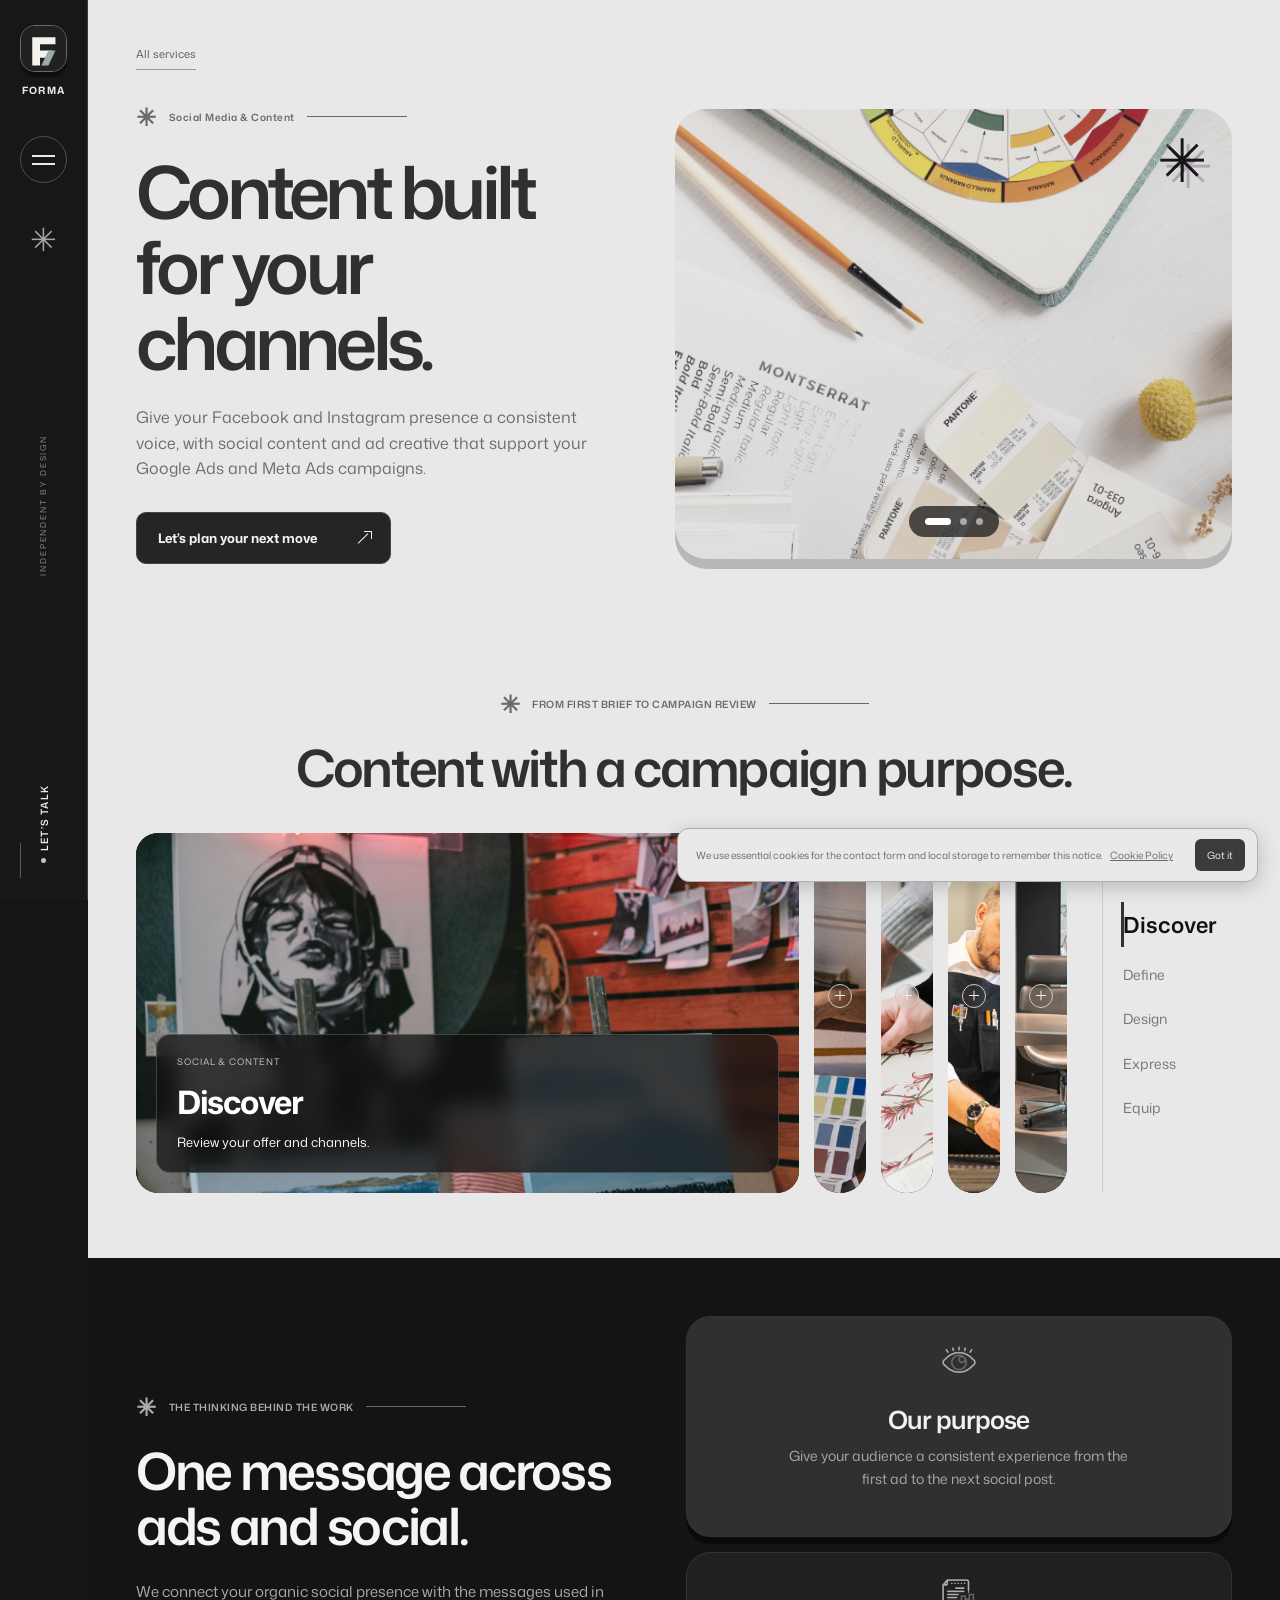
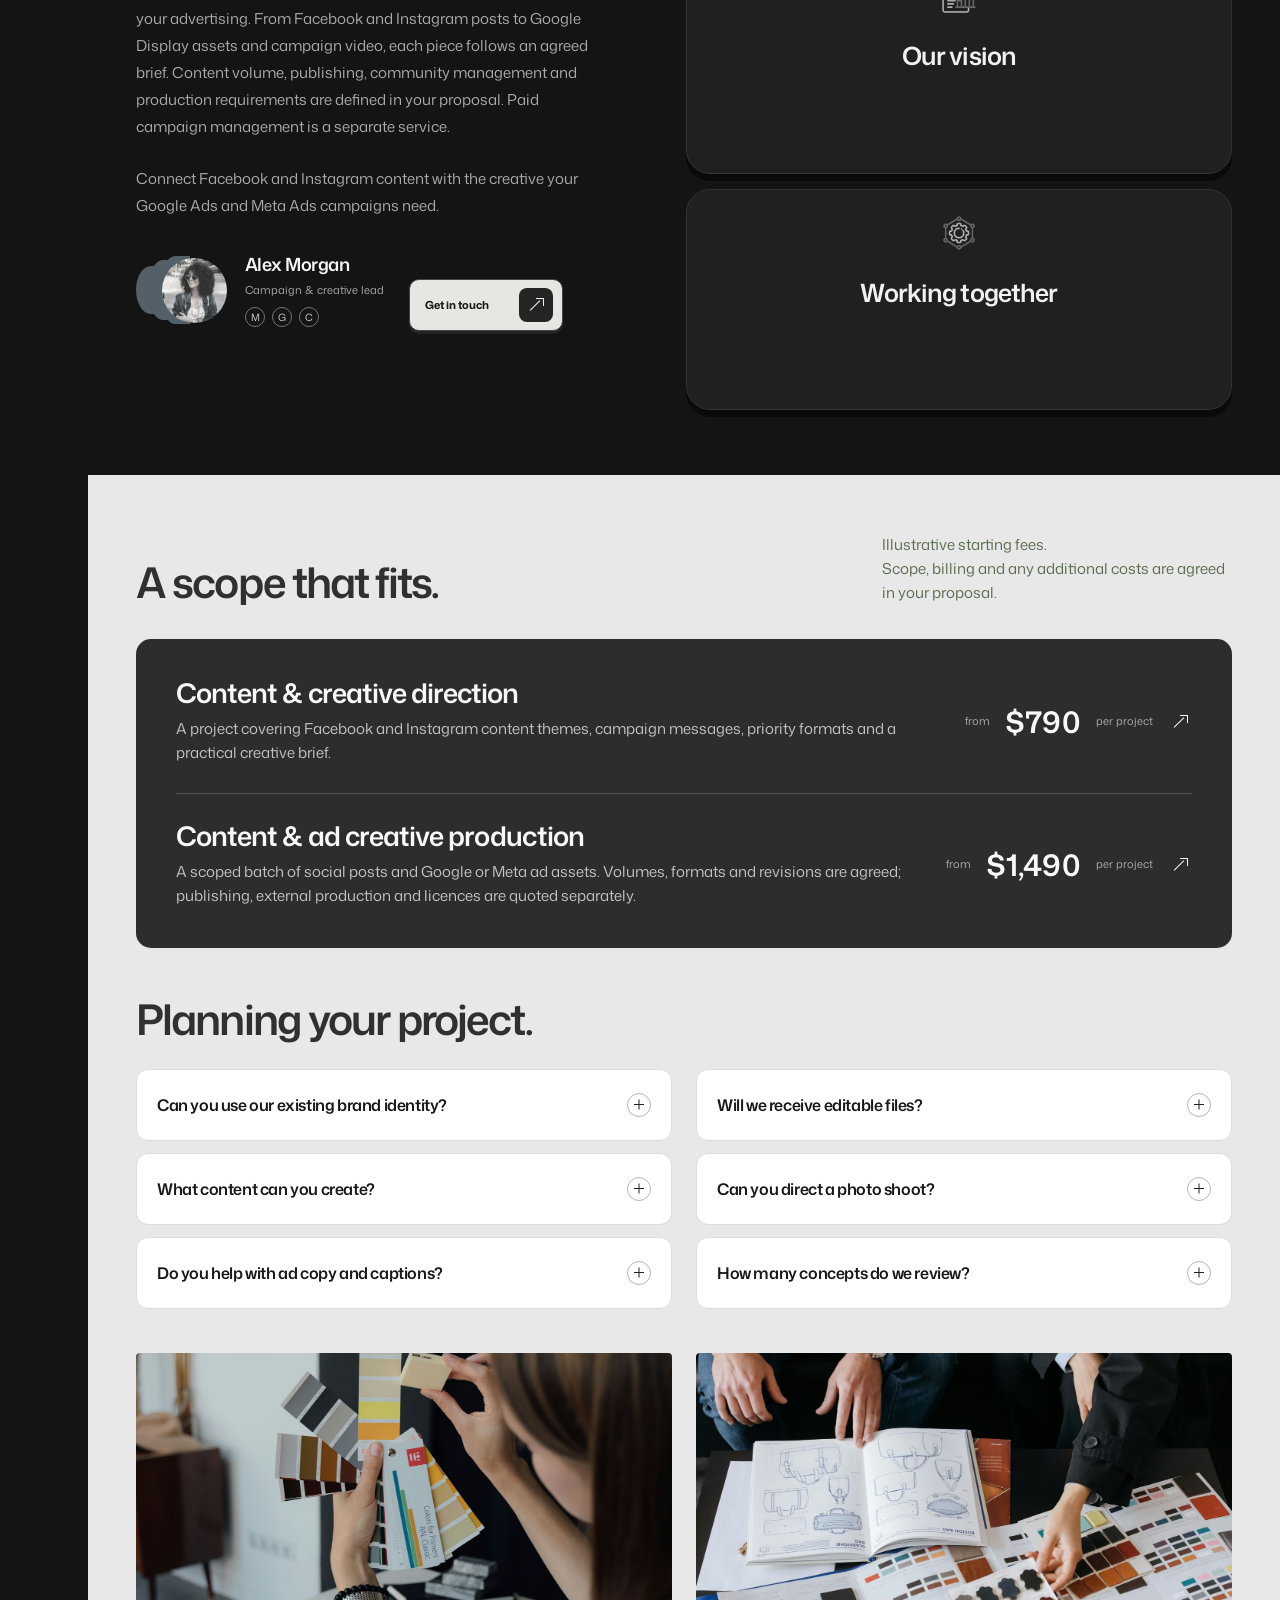
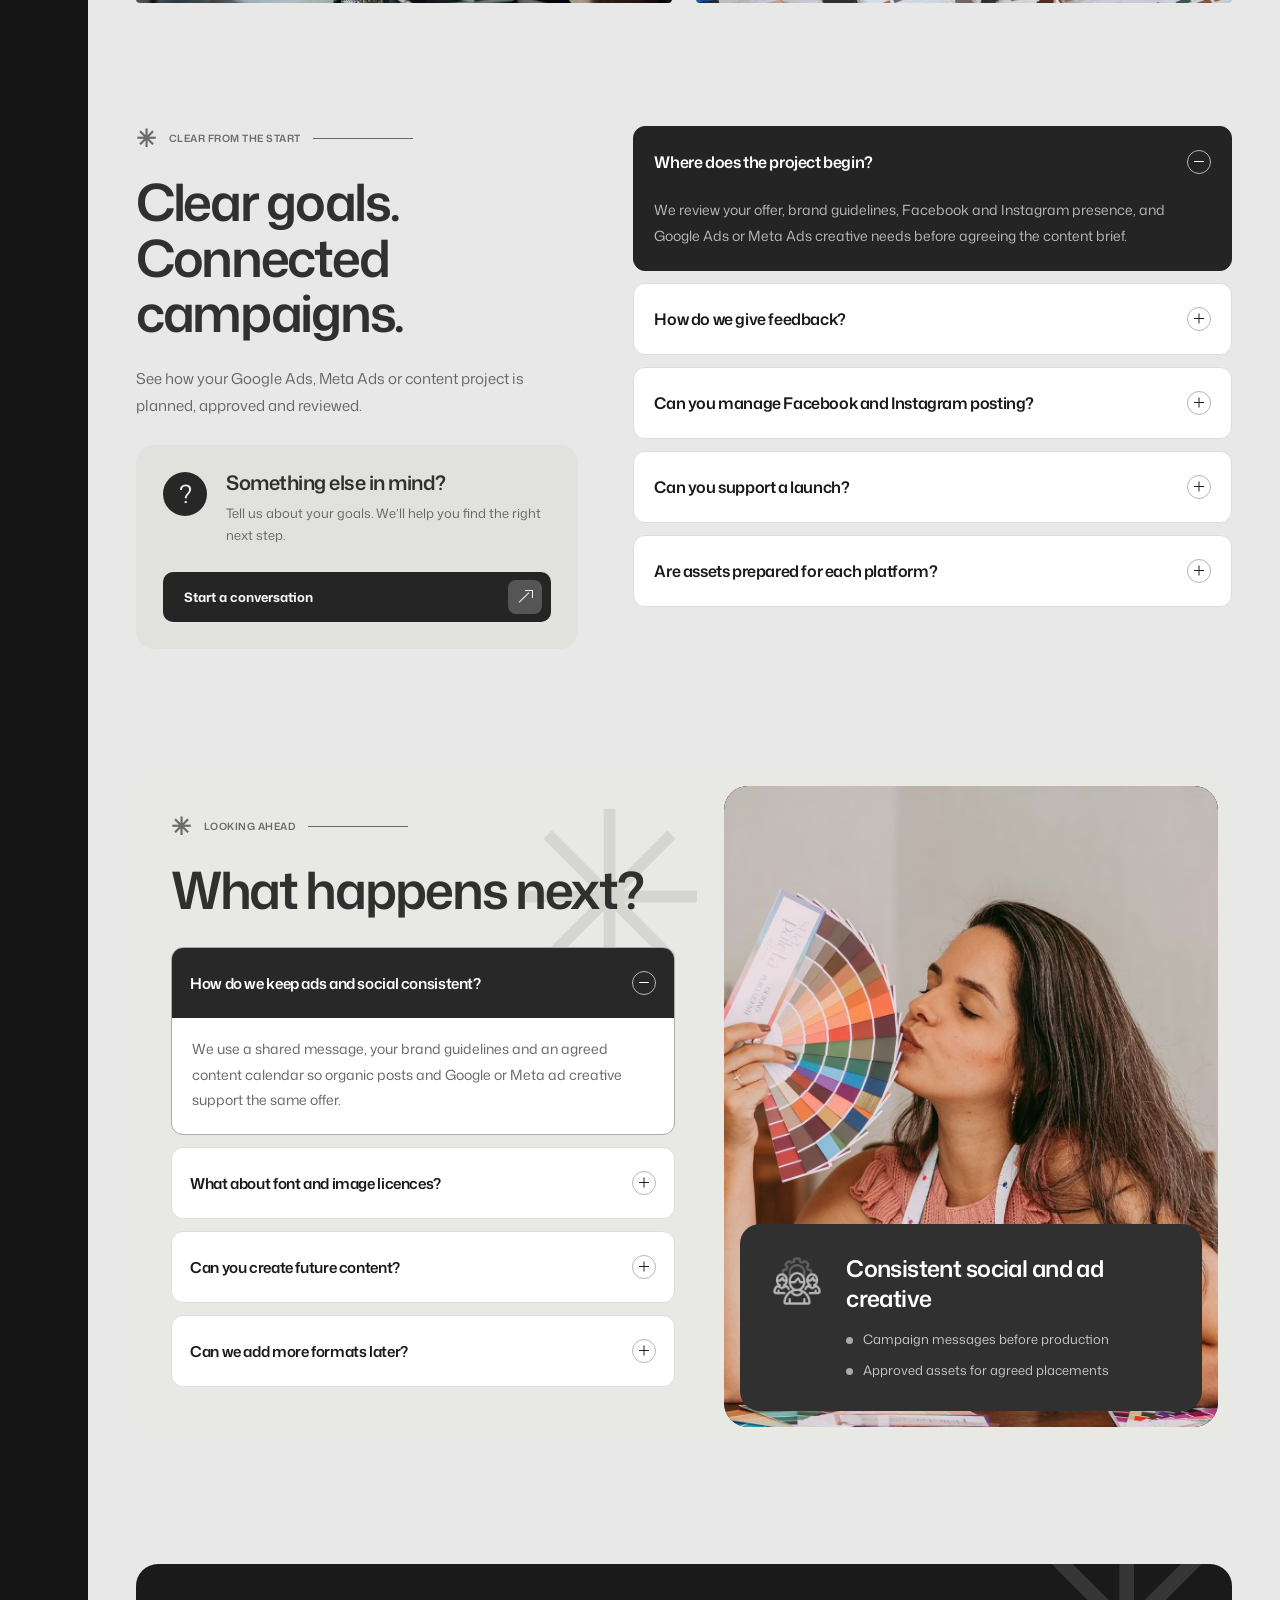
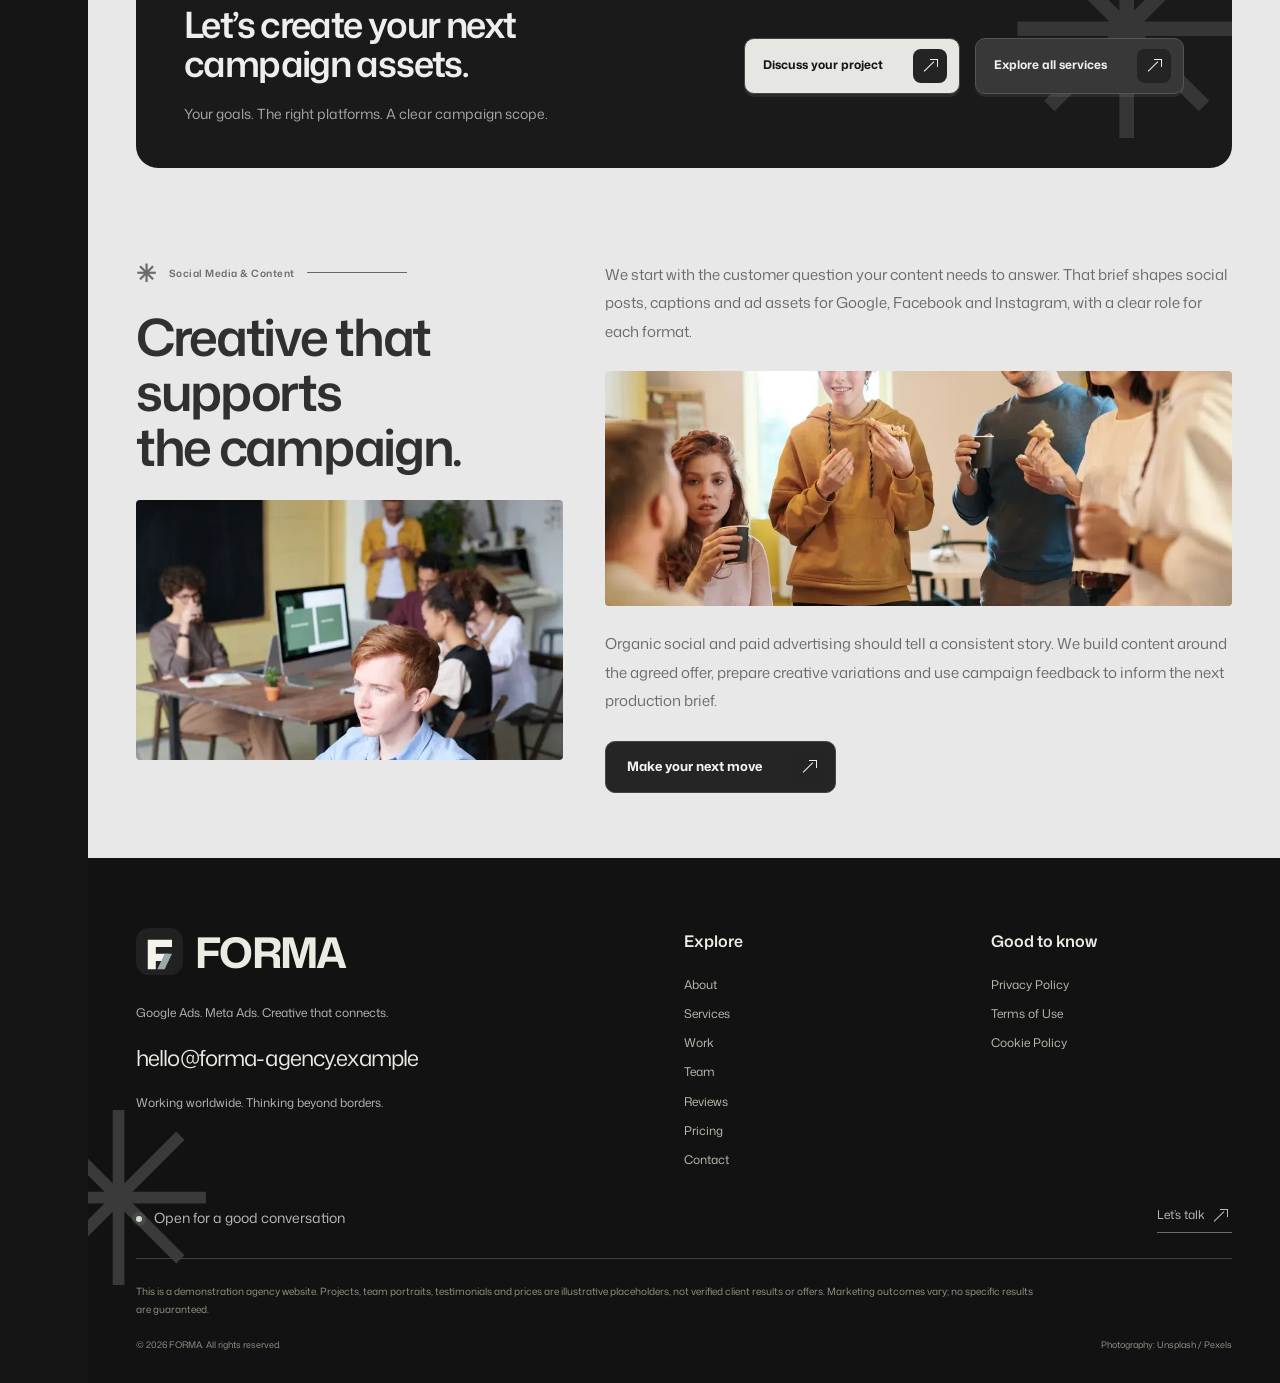
==== commit 97c4c6a0: "+" ====
--- a/brand-content.html
+++ b/brand-content.html
@@ -1 +1 @@
-<!doctype html><html lang="en"><head><meta charset="UTF-8"><meta name="viewport" content="width=device-width,initial-scale=1"><meta name="theme-color" content="#171817"><meta name="description" content="Brand positioning, visual identity, messaging and campaign content from FORMA. Explore our creative process, deliverables and illustrative project fees."><title>Brand & Content | FORMA — Independent Marketing Agency</title><link rel="icon" href="assets/favicon.svg"><link rel="stylesheet" href="assets/swiper.css"><link rel="stylesheet" href="assets/aos.css"><link rel="stylesheet" href="assets/style.css"><link rel="stylesheet" href="assets/design-v2.css"><link rel="stylesheet" href="assets/design-v3.css"><script>document.documentElement.classList.add("is-loading");setTimeout(()=>document.documentElement.classList.remove("is-loading"),2500)</script><script defer src="assets/swiper.js"></script><script defer src="assets/aos.js"></script><script defer src="config/config.js"></script><script defer src="assets/app.js"></script></head><body data-page="brand-content"><div class="page-transition" aria-hidden="true"><div class="loader-orbit"><span></span><span></span><span></span><img data-logo src="assets/logo.svg" alt=""></div><strong data-company>FORMA</strong><span class="loader-caption" data-config="shared.interface.strategy_creative_momentum">STRATEGY · CREATIVE · MOMENTUM</span><div class="loader-line"></div></div><header class="rail"><a class="brand" href="index.html" aria-label="Home" data-config="shared.common.home"><img data-logo src="assets/logo.svg" alt=""><span data-company>FORMA</span></a><button class="menu-toggle" aria-expanded="false" aria-controls="site-menu" aria-label="Open navigation"><span></span><span></span></button><a class="rail-mark" href="index.html#services" aria-label="Our expertise" data-config="shared.rail.our_expertise"><span>✳</span></a><span class="rail-note" data-config="shared.rail.independent_by_design">INDEPENDENT BY DESIGN</span><a class="rail-contact" href="index.html#contact" data-config="shared.rail.let_s_talk">LET’S TALK</a></header><dialog id="site-menu"><button class="menu-close" aria-label="Close navigation">×</button><div class="menu-inner"><img class="menu-logo" data-logo src="assets/logo.svg" alt=""><p data-config="shared.site-menu.good_things_start_with_a_conversation">Good things start with a conversation.</p><nav data-nav></nav><a data-email></a><span data-config="shared.site-menu.strategy_creativity_momentum">Strategy. Creativity. Momentum.</span></div></dialog><main class="service-page"><section class="service-hero section"><div class="container"><a class="back-link" href="index.html#services" data-config="shared.service_hero.all_expertise">All expertise</a><div class="two-col"><div><span class="section-label" data-service="brand-content" data-service-field="short">Brand & Content</span><h1 class="typed-heading" data-type-title data-service="brand-content" data-service-field="title">Impossible to overlook.</h1><p data-service="brand-content" data-service-field="intro">A distinctive identity. A story worth sharing. We create the visual and verbal language that makes your brand feel like you.</p><a class="button" href="index.html#contact" data-config="shared.service_hero.let_s_build_your_next_move">Let’s plan your next move<span class="vector-arrow" aria-hidden="true"></span></a></div><div class="service-cover editorial-slideshow" aria-label="Brand & Content photography slideshow"><img src="assets/brand-hero-1-hq.jpg" alt="Typography and colour swatches for a brand identity" class="cover-frame active" width="2400" height="3600" loading="eager" fetchpriority="high" data-config="pages.brand-content.service_hero.typography_and_colour_swatches_for_a_brand_identity"><img src="assets/brand-hero-2-hq.jpg" alt="Exploring colour palettes and visual direction" class="cover-frame" width="2400" height="1600" loading="lazy" data-config="pages.brand-content.service_hero.exploring_colour_palettes_and_visual_direction"><img src="assets/brand-hero-3-hq.jpg" alt="A designer selecting a brand colour palette" class="cover-frame" width="2400" height="2400" loading="lazy" data-config="pages.brand-content.service_hero.a_designer_selecting_a_brand_colour_palette"><span class="cover-star" aria-hidden="true">✳</span><div class="cover-dots"><button data-cover-slide="0" aria-label="Show photo 1" aria-pressed="true"></button><button data-cover-slide="1" aria-label="Show photo 2" aria-pressed="false"></button><button data-cover-slide="2" aria-label="Show photo 3" aria-pressed="false"></button></div></div></div></div></section><section class="section service-timeline" id="stages"><div class="container" data-aos="fade-up"><div class="center-head"><span class="section-label" data-config="shared.stages.from_first_idea_to_next_chapter">FROM FIRST IDEA TO NEXT CHAPTER</span><h2 data-config="pages.brand-content.stages.distinctly_unmistakably_you">Distinctly, unmistakably you.</h2></div><div class="service-journey-layout"><div class="image-accordion"><button class="journey-panel active" data-journey="0" aria-expanded="true" aria-label="Explore Discover"><img src="assets/brand-stage-1.avif" alt="Brand & Content: Discover" class="" loading="lazy" data-config="pages.brand-content.stages.brand_content_discover"><span class="journey-caption" data-config="pages.brand-content.stages.your_next_chapter_discover_find_what_makes_you_different"><small>YOUR NEXT CHAPTER</small><strong>Discover</strong><span>Find what makes you different.</span></span><span class="round-plus" aria-hidden="true"></span></button><button class="journey-panel " data-journey="1" aria-expanded="false" aria-label="Explore Define"><img src="assets/brand-stage-2.avif" alt="Brand & Content: Define" class="" loading="lazy" data-config="pages.brand-content.stages.brand_content_define"><span class="journey-caption" data-config="pages.brand-content.stages.your_next_chapter_define_set_a_clear_brand_position"><small>YOUR NEXT CHAPTER</small><strong>Define</strong><span>Set a clear brand position.</span></span><span class="round-plus" aria-hidden="true"></span></button><button class="journey-panel " data-journey="2" aria-expanded="false" aria-label="Explore Design"><img src="assets/brand-stage-3.avif" alt="Brand & Content: Design" class="" loading="lazy" data-config="pages.brand-content.stages.brand_content_design"><span class="journey-caption" data-config="pages.brand-content.stages.your_next_chapter_design_create_your_visual_language"><small>YOUR NEXT CHAPTER</small><strong>Design</strong><span>Create your visual language.</span></span><span class="round-plus" aria-hidden="true"></span></button><button class="journey-panel " data-journey="3" aria-expanded="false" aria-label="Explore Express"><img src="assets/brand-stage-4.avif" alt="Brand & Content: Express" class="" loading="lazy" data-config="pages.brand-content.stages.brand_content_express"><span class="journey-caption" data-config="pages.brand-content.stages.your_next_chapter_express_bring_the_story_to_life"><small>YOUR NEXT CHAPTER</small><strong>Express</strong><span>Bring the story to life.</span></span><span class="round-plus" aria-hidden="true"></span></button><button class="journey-panel " data-journey="4" aria-expanded="false" aria-label="Explore Equip"><img src="assets/brand-stage-5.avif" alt="Brand & Content: Equip" class="" loading="lazy" data-config="pages.brand-content.stages.brand_content_equip"><span class="journey-caption" data-config="pages.brand-content.stages.your_next_chapter_equip_make_consistency_practical"><small>YOUR NEXT CHAPTER</small><strong>Equip</strong><span>Make consistency practical.</span></span><span class="round-plus" aria-hidden="true"></span></button></div><nav class="journey-nav" aria-label="Project stages"><button data-journey="0" aria-pressed="true" data-config="shared.common.discover">Discover</button><button data-journey="1" aria-pressed="false" data-config="shared.common.define">Define</button><button data-journey="2" aria-pressed="false" data-config="pages.brand-content.stages.design">Design</button><button data-journey="3" aria-pressed="false" data-config="pages.brand-content.stages.express">Express</button><button data-journey="4" aria-pressed="false" data-config="pages.brand-content.stages.equip">Equip</button></nav></div></div></section><section class="section values-section service-values" id="approach"><div class="container two-col" data-aos="fade-up"><div><span class="section-label" data-config="shared.approach.the_thinking_behind_the_work">THE THINKING BEHIND THE WORK</span><h2 data-config="pages.brand-content.approach.a_clear_identity_a_lasting_impression">A clear identity. A lasting impression.</h2><p data-service="brand-content" data-service-field="detail">We turn what makes your business different into a consistent, memorable brand experience. Our work brings together strategic thinking, expressive design and content built for the channels your audience actually uses.</p><p data-config="pages.brand-content.approach.connect_positioning_design_and_content_in_a_brand_system_y">Connect positioning, design and content in a brand system your team can use with confidence.</p><div class="purpose-signature"><div class="founder-profile"><div class="founder-photo"><i></i><i></i><i></i><img src="assets/founder.webp" alt="Illustrative creative lead" class="" loading="lazy" data-config="shared.common.illustrative_creative_lead"></div><div><h3 data-founder-name>Your full name</h3><p data-founder-role>Creative lead</p><nav aria-label="Explore our disciplines"><a href="social-media.html" aria-label="Social media" data-config="shared.common.s">S</a><a href="paid-advertising.html" aria-label="Paid advertising" data-config="shared.common.p">P</a><a href="brand-content.html" aria-label="Brand and content" data-config="shared.common.b">B</a></nav></div></div><a class="button" href="index.html#contact" data-config="shared.approach.get_in_touch">Get in touch<span class="vector-arrow" aria-hidden="true"></span></a></div></div><div class="value-stack"><button class="value-card active" data-value="0" aria-expanded="true"><img src="assets/purpose.png" alt="" data-config="shared.common.img"><h3 data-config="shared.common.our_purpose">Our purpose</h3><p data-config="pages.brand-content.approach.connect_positioning_design_and_content_in_a_brand_system_y_2">Build a recognisable brand that stays consistent across campaigns, content and everyday communication.</p></button><button class="value-card " data-value="1" aria-expanded="false"><img src="assets/discover.png" alt="" data-config="shared.common.img_2"><h3 data-config="shared.approach.our_vision">Our vision</h3><p data-config="pages.brand-content.approach.give_your_business_a_visual_and_verbal_language_that_peopl">Give your business a visual and verbal language that people recognise and remember.</p></button><button class="value-card " data-value="2" aria-expanded="false"><img src="assets/partnership.png" alt="" data-config="shared.common.img_6"><h3 data-config="shared.approach.your_partnership">Working together</h3><p data-config="shared.approach.clear_decisions_thoughtful_feedback_and_a_shared_view_of_w">Clear decisions, thoughtful feedback and a shared view of what comes next.</p></button></div></div></section><section class="section service-price-section" id="planning"><div class="container" data-aos="fade-up"><div class="section-head"><h2 data-config="shared.planning.a_scope_that_fits">A scope that fits.</h2><p data-config="shared.planning.illustrative_starting_fees_final_scope_agreed_in_your_prop">Illustrative starting fees.<br>Scope, billing and any additional costs are agreed in your proposal.</p></div><div class="service-price-list"><article><div><h3 data-config="pages.brand-content.planning.brand_direction">Brand direction</h3><p data-config="pages.brand-content.planning.positioning_messaging_priorities_and_a_focused_creative_co">A project covering positioning, messaging priorities and a focused creative concept.</p></div><a href="index.html#contact" aria-label="Ask about Brand direction" data-config="shared.planning.ask_about_campaign_foundation"><small data-config="shared.planning.from">from</small><strong data-service-price="0">€790</strong><small>per project</small><span class="vector-arrow" aria-hidden="true"></span></a></article><article><div><h3 data-config="pages.brand-content.planning.identity_content">Identity & content</h3><p data-config="pages.brand-content.planning.a_tailored_identity_system_selected_assets_and_practical_g">A project covering an identity system, agreed content assets and practical guidelines. Production and third-party licences are scoped separately.</p></div><a href="index.html#contact" aria-label="Ask about Identity & content" data-config="shared.planning.ask_about_campaign_foundation"><small data-config="shared.planning.from">from</small><strong data-service-price="1">€1490</strong><small>per project</small><span class="vector-arrow" aria-hidden="true"></span></a></article></div><h2 class="planning-title" data-config="shared.planning.planning_your_project">Planning your project.</h2><div class="faq-columns"><div class="accordions"><details><summary data-config="pages.brand-content.planning.can_you_refresh_an_existing_brand">Can you refresh an existing brand?<span class="round-plus" aria-hidden="true"></span></summary><div class="answer"><p data-config="pages.brand-content.planning.yes_we_can_preserve_the_elements_that_still_work_and_evolv">Yes. We can preserve the elements that still work and evolve the parts that need a clearer direction.</p></div></details><details><summary data-config="pages.brand-content.planning.what_is_included_in_an_identity">What is included in an identity?<span class="round-plus" aria-hidden="true"></span></summary><div class="answer"><p data-config="pages.brand-content.planning.the_proposal_defines_the_logo_work_typography_colour_syste">The proposal defines the logo work, typography, colour system and other visual elements your project needs.</p></div></details><details><summary data-config="pages.brand-content.planning.do_you_help_with_messaging">Do you help with messaging?<span class="round-plus" aria-hidden="true"></span></summary><div class="answer"><p data-config="pages.brand-content.planning.positioning_tone_of_voice_and_key_messages_can_be_develope">Positioning, tone of voice and key messages can be developed alongside the visual direction.</p></div></details></div><div class="accordions"><details><summary data-config="pages.brand-content.planning.will_we_receive_editable_files">Will we receive editable files?<span class="round-plus" aria-hidden="true"></span></summary><div class="answer"><p data-config="pages.brand-content.planning.file_formats_and_editable_deliverables_are_agreed_before_t">File formats and editable deliverables are agreed before the project begins.</p></div></details><details><summary data-config="pages.brand-content.planning.can_you_direct_a_photo_shoot">Can you direct a photo shoot?<span class="round-plus" aria-hidden="true"></span></summary><div class="answer"><p data-config="pages.brand-content.planning.art_direction_and_production_planning_can_be_included_with">Art direction and production planning can be included, with photography costs scoped separately.</p></div></details><details><summary data-config="pages.brand-content.planning.how_many_concepts_do_we_review">How many concepts do we review?<span class="round-plus" aria-hidden="true"></span></summary><div class="answer"><p data-config="pages.brand-content.planning.the_number_of_creative_routes_and_review_rounds_is_set_out">The number of creative routes and review rounds is set out clearly in your proposal.</p></div></details></div></div><div class="service-photo-pair"><img src="assets/brand-detail-1.avif" alt="Brand & Content project detail" class="" loading="lazy" data-config="pages.brand-content.planning.brand_content_project_detail"><img src="assets/brand-detail-2.avif" alt="Brand & Content creative process" class="" loading="lazy" data-config="pages.brand-content.planning.brand_content_creative_process"></div></div></section><section class="section service-working" id="working"><div class="container two-col" data-aos="fade-up"><div class="working-intro"><span class="section-label" data-config="shared.working.clear_from_the_start">CLEAR FROM THE START</span><h2 data-config="shared.working.better_work_built_together">Better work.<br>Built together.</h2><p data-config="shared.working.understand_how_the_project_takes_shape_where_your_input_ma">Understand how the project takes shape, where your input matters and what to expect from the partnership.</p><div class="question-card"><span class="question-symbol">?</span><div><h3 data-config="shared.working.something_else_in_mind">Something else in mind?</h3><p data-config="shared.working.tell_us_about_your_goals_we_ll_help_you_find_the_right_nex">Tell us about your goals. We’ll help you find the right next step.</p></div><a class="button" href="index.html#contact" data-config="shared.working.start_a_conversation">Start a conversation<span class="vector-arrow" aria-hidden="true"></span></a></div></div><div class="accordions"><details open><summary data-config="pages.brand-content.working.where_does_the_project_begin">Where does the project begin?<span class="round-plus" aria-hidden="true"></span></summary><div class="answer"><p data-config="pages.brand-content.working.we_explore_your_business_audience_competitors_and_ambition">We explore your business, audience, competitors and ambitions before defining the creative brief.</p></div></details><details><summary data-config="pages.brand-content.working.how_do_we_give_feedback">How do we give feedback?<span class="round-plus" aria-hidden="true"></span></summary><div class="answer"><p data-config="pages.brand-content.working.we_use_agreed_review_stages_and_a_consolidated_feedback_pr">We use agreed review stages and a consolidated feedback process to keep decisions clear.</p></div></details><details><summary data-config="pages.brand-content.working.can_our_team_join_workshops">Can our team join workshops?<span class="round-plus" aria-hidden="true"></span></summary><div class="answer"><p data-config="pages.brand-content.working.yes_the_right_internal_perspectives_help_us_build_a_brand_">Yes. The right internal perspectives help us build a brand direction grounded in your business.</p></div></details><details><summary data-config="pages.brand-content.working.can_you_support_a_launch">Can you support a launch?<span class="round-plus" aria-hidden="true"></span></summary><div class="answer"><p data-config="pages.brand-content.working.we_can_create_campaign_assets_and_a_rollout_plan_around_th">We can create campaign assets and a rollout plan around the channels and formats you need.</p></div></details><details><summary data-config="pages.brand-content.working.will_the_brand_work_digitally">Will the brand work digitally?<span class="round-plus" aria-hidden="true"></span></summary><div class="answer"><p data-config="pages.brand-content.working.we_consider_practical_use_across_screens_content_formats_a">We consider practical use across screens, content formats and other agreed touchpoints.</p></div></details></div></div></section><section class="section service-after" id="next"><div class="container" data-aos="fade-up"><div class="after-layout"><div class="after-copy"><span class="section-label" data-config="shared.next.looking_ahead">LOOKING AHEAD</span><h2 data-config="shared.next.what_happens_next">What happens next?</h2><div class="accordions"><details open><summary data-config="pages.brand-content.next.how_do_we_keep_the_brand_consistent">How do we keep the brand consistent?<span class="round-plus" aria-hidden="true"></span></summary><div class="answer"><p data-config="pages.brand-content.next.clear_guidelines_and_practical_templates_help_your_team_ma">Clear guidelines and practical templates help your team make everyday creative decisions.</p></div></details><details><summary data-config="pages.brand-content.next.what_about_font_and_image_licences">What about font and image licences?<span class="round-plus" aria-hidden="true"></span></summary><div class="answer"><p data-config="pages.brand-content.next.we_identify_relevant_third_party_assets_and_explain_the_li">We identify relevant third-party assets and explain the licences you will need to maintain.</p></div></details><details><summary data-config="pages.brand-content.next.can_you_create_future_content">Can you create future content?<span class="round-plus" aria-hidden="true"></span></summary><div class="answer"><p data-config="pages.brand-content.next.yes_ongoing_production_can_be_scoped_around_the_identity_a">Yes. Ongoing production can be scoped around the identity and the next campaign priorities.</p></div></details><details><summary data-config="pages.brand-content.next.can_we_extend_the_identity_later">Can we extend the identity later?<span class="round-plus" aria-hidden="true"></span></summary><div class="answer"><p data-config="pages.brand-content.next.a_considered_brand_system_gives_us_a_foundation_for_adding">A considered brand system gives us a foundation for adding formats and touchpoints over time.</p></div></details></div></div><div class="after-photo"><img src="assets/brand-feature.avif" alt="Brand & Content specialist at work" class="" loading="lazy" data-config="pages.brand-content.next.brand_content_specialist_at_work"><div class="after-badge"><img src="assets/teamwork.png" alt="" data-config="shared.common.img_3"><div><h3 data-config="pages.brand-content.next.one_distinctive_brand_language">One distinctive brand language</h3><ul><li data-config="pages.brand-content.next.positioning_before_decoration">Positioning before decoration</li><li data-config="pages.brand-content.next.practical_tools_for_your_team">Practical tools for your team</li></ul></div></div></div></div></div></section><section class="section service-banner" id="start"><div class="container" data-aos="fade-up"><div class="service-banner-inner"><div><h2 data-config="pages.brand-content.start.give_your_next_chapter_a_voice">Give your next chapter a voice.</h2><p data-config="shared.start.a_focused_brief_a_tailored_proposal_a_clear_next_step">A focused brief. A tailored proposal. A clear next step.</p></div><div><a class="button" href="index.html#contact" data-config="shared.start.discuss_your_project">Discuss your project<span class="vector-arrow" aria-hidden="true"></span></a><a class="button" href="index.html#services" data-config="shared.start.explore_all_services">Explore all services<span class="vector-arrow" aria-hidden="true"></span></a></div><span aria-hidden="true">✳</span></div></div></section><section class="section service-editorial" id="creative"><div class="container editorial-grid" data-aos="fade-up"><div><span class="section-label" data-service="brand-content" data-service-field="short">Brand & Content</span><h2 data-config="pages.brand-content.creative.a_story_with_substance">A story with substance.</h2><img src="assets/brand-editorial-1.webp" alt="Brand & Content creative detail" class="" loading="lazy" data-config="pages.brand-content.creative.brand_content_creative_detail"></div><div><p data-config="pages.brand-content.creative.we_look_beyond_the_surface_to_understand_what_your_busines">We look beyond the surface to understand what your business stands for. That thinking becomes a distinctive creative direction, with a clear role for every visual and every word.</p><img src="assets/brand-editorial-2.webp" alt="Brand & Content collaboration" class="" loading="lazy" data-config="pages.brand-content.creative.brand_content_collaboration"><p data-config="pages.brand-content.creative.from_a_first_introduction_to_a_detailed_campaign_your_bran">From a first introduction to a detailed campaign, your brand should feel like one connected idea. We turn the direction into useful assets that make the story easier to tell.</p><a class="button" href="index.html#contact" data-config="shared.creative.make_your_next_move">Make your next move<span class="vector-arrow" aria-hidden="true"></span></a></div></div></section></main><footer><div class="container"><div class="footer-top"><div><a class="brand" href="index.html" data-config="shared.common.home"><img data-logo src="assets/logo.svg" alt=""><span data-company>FORMA</span></a><p data-footer-tagline></p><a class="email" data-email></a><p data-address></p></div><div><h3 data-config="shared.item.explore">Explore</h3><nav data-nav></nav></div><div><h3 data-config="shared.item.good_to_know">Good to know</h3><nav><a href="privacy.html" data-config="shared.item.privacy_policy">Privacy Policy</a><a href="terms.html" data-config="shared.item.terms_of_use">Terms of Use</a><a href="cookies.html" data-config="shared.item.cookie_policy">Cookie Policy</a></nav><div class="social-links" data-social></div></div></div><div class="footer-availability"><span class="live-dot"></span> Open for a good conversation <a href="index.html#contact" data-config="shared.item.let_s_talk">Let’s talk <span class="vector-arrow" aria-hidden="true"></span></a></div><div class="footer-bottom"><p data-disclaimer></p><div><span>© <span data-year></span> <span data-company></span>. <span data-copyright></span></span><span class="photo-credits" data-config="shared.item.photography_unsplash_pexels">Photography: <a href="https://unsplash.com" target="_blank" rel="noopener">Unsplash</a> / <a href="https://www.pexels.com" target="_blank" rel="noopener">Pexels</a></span></div></div></div><span class="footer-spark" aria-hidden="true">✳</span></footer><aside class="cookie-card" aria-label="Privacy notice" hidden><p data-config="shared.interface.just_the_essentials_our_privacy_policy">We use essential cookies for the contact form and local storage to remember this notice. <a href="cookies.html">Cookie Policy</a></p><button data-cookie-accept data-config="shared.interface.got_it">Got it</button></aside><noscript><div class="noscript">Please enable JavaScript to load site settings and use the contact form.</div></noscript></body></html>+<!doctype html><html lang="en"><head><meta charset="UTF-8"><meta name="viewport" content="width=device-width,initial-scale=1"><meta name="theme-color" content="#171817"><meta name="description" content="Facebook and Instagram content, captions, social posts and ad creative for Google Ads and Meta Ads. Explore FORMA’s content planning and production services."><title>Social Media &amp; Content | FORMA — Google Ads &amp; Meta Ads Agency</title><link rel="icon" href="assets/favicon.svg"><link rel="stylesheet" href="assets/swiper.css"><link rel="stylesheet" href="assets/aos.css"><link rel="stylesheet" href="assets/style.css"><link rel="stylesheet" href="assets/design-v2.css"><link rel="stylesheet" href="assets/design-v3.css"><script>document.documentElement.classList.add("is-loading");setTimeout(()=>document.documentElement.classList.remove("is-loading"),2500)</script><script defer src="assets/swiper.js"></script><script defer src="assets/aos.js"></script><script defer src="config/config.js"></script><script defer src="assets/app.js"></script></head><body data-page="brand-content"><div class="page-transition" aria-hidden="true"><div class="loader-orbit"><span></span><span></span><span></span><img data-logo src="assets/logo.svg" alt=""></div><strong data-company>FORMA</strong><span class="loader-caption" data-config="shared.interface.strategy_creative_momentum">GOOGLE ADS · META ADS · CONTENT</span><div class="loader-line"></div></div><header class="rail"><a class="brand" href="index.html" aria-label="Home" data-config="shared.common.home"><img data-logo src="assets/logo.svg" alt=""><span data-company>FORMA</span></a><button class="menu-toggle" aria-expanded="false" aria-controls="site-menu" aria-label="Open navigation"><span></span><span></span></button><a class="rail-mark" href="index.html#services" aria-label="Our expertise" data-config="shared.rail.our_expertise"><span>✳</span></a><span class="rail-note" data-config="shared.rail.independent_by_design">INDEPENDENT BY DESIGN</span><a class="rail-contact" href="index.html#contact" data-config="shared.rail.let_s_talk">LET’S TALK</a></header><dialog id="site-menu"><button class="menu-close" aria-label="Close navigation">×</button><div class="menu-inner"><img class="menu-logo" data-logo src="assets/logo.svg" alt=""><p data-config="shared.site-menu.good_things_start_with_a_conversation">Your next Google Ads or Meta Ads campaign starts here.</p><nav data-nav></nav><a data-email></a><span data-config="shared.site-menu.strategy_creativity_momentum">Google Ads. Meta Ads. Social content.</span></div></dialog><main class="service-page"><section class="service-hero section"><div class="container"><a class="back-link" href="index.html#services" data-config="shared.service_hero.all_expertise">All services</a><div class="two-col"><div><span class="section-label" data-service="brand-content" data-service-field="short">Social Media &amp; Content</span><h1 class="typed-heading" data-type-title data-service="brand-content" data-service-field="title">Content built for your channels.</h1><p data-service="brand-content" data-service-field="intro">Give your Facebook and Instagram presence a consistent voice, with social content and ad creative that support your Google Ads and Meta Ads campaigns.</p><a class="button" href="index.html#contact" data-config="shared.service_hero.let_s_build_your_next_move">Let’s plan your next move<span class="vector-arrow" aria-hidden="true"></span></a></div><div class="service-cover editorial-slideshow" aria-label="Social Media &amp; Content photography slideshow"><img src="assets/brand-hero-1-hq.jpg" alt="Typography and colour swatches for a brand identity" class="cover-frame active" width="2400" height="3600" loading="eager" fetchpriority="high" data-config="pages.brand-content.service_hero.typography_and_colour_swatches_for_a_brand_identity"><img src="assets/brand-hero-2-hq.jpg" alt="Exploring colour palettes and visual direction" class="cover-frame" width="2400" height="1600" loading="lazy" data-config="pages.brand-content.service_hero.exploring_colour_palettes_and_visual_direction"><img src="assets/brand-hero-3-hq.jpg" alt="A designer selecting a brand colour palette" class="cover-frame" width="2400" height="2400" loading="lazy" data-config="pages.brand-content.service_hero.a_designer_selecting_a_brand_colour_palette"><span class="cover-star" aria-hidden="true">✳</span><div class="cover-dots"><button data-cover-slide="0" aria-label="Show photo 1" aria-pressed="true"></button><button data-cover-slide="1" aria-label="Show photo 2" aria-pressed="false"></button><button data-cover-slide="2" aria-label="Show photo 3" aria-pressed="false"></button></div></div></div></div></section><section class="section service-timeline" id="stages"><div class="container" data-aos="fade-up"><div class="center-head"><span class="section-label" data-config="shared.stages.from_first_idea_to_next_chapter">FROM FIRST BRIEF TO CAMPAIGN REVIEW</span><h2 data-config="pages.brand-content.stages.distinctly_unmistakably_you">Content with a campaign purpose.</h2></div><div class="service-journey-layout"><div class="image-accordion"><button class="journey-panel active" data-journey="0" aria-expanded="true" aria-label="Explore Discover"><img src="assets/brand-stage-1.avif" alt="Brand &amp; Content: Discover" class="" loading="lazy" data-config="pages.brand-content.stages.brand_content_discover"><span class="journey-caption" data-config="pages.brand-content.stages.your_next_chapter_discover_find_what_makes_you_different"><small>SOCIAL & CONTENT</small><strong>Discover</strong><span>Review your offer and channels.</span></span><span class="round-plus" aria-hidden="true"></span></button><button class="journey-panel " data-journey="1" aria-expanded="false" aria-label="Explore Define"><img src="assets/brand-stage-2.avif" alt="Brand &amp; Content: Define" class="" loading="lazy" data-config="pages.brand-content.stages.brand_content_define"><span class="journey-caption" data-config="pages.brand-content.stages.your_next_chapter_define_set_a_clear_brand_position"><small>SOCIAL & CONTENT</small><strong>Define</strong><span>Agree messages and formats.</span></span><span class="round-plus" aria-hidden="true"></span></button><button class="journey-panel " data-journey="2" aria-expanded="false" aria-label="Explore Design"><img src="assets/brand-stage-3.avif" alt="Brand &amp; Content: Design" class="" loading="lazy" data-config="pages.brand-content.stages.brand_content_design"><span class="journey-caption" data-config="pages.brand-content.stages.your_next_chapter_design_create_your_visual_language"><small>SOCIAL & CONTENT</small><strong>Design</strong><span>Create posts and ad assets.</span></span><span class="round-plus" aria-hidden="true"></span></button><button class="journey-panel " data-journey="3" aria-expanded="false" aria-label="Explore Express"><img src="assets/brand-stage-4.avif" alt="Brand &amp; Content: Express" class="" loading="lazy" data-config="pages.brand-content.stages.brand_content_express"><span class="journey-caption" data-config="pages.brand-content.stages.your_next_chapter_express_bring_the_story_to_life"><small>SOCIAL & CONTENT</small><strong>Express</strong><span>Publish or hand over approved content.</span></span><span class="round-plus" aria-hidden="true"></span></button><button class="journey-panel " data-journey="4" aria-expanded="false" aria-label="Explore Equip"><img src="assets/brand-stage-5.avif" alt="Brand &amp; Content: Equip" class="" loading="lazy" data-config="pages.brand-content.stages.brand_content_equip"><span class="journey-caption" data-config="pages.brand-content.stages.your_next_chapter_equip_make_consistency_practical"><small>SOCIAL & CONTENT</small><strong>Equip</strong><span>Review and plan the next content.</span></span><span class="round-plus" aria-hidden="true"></span></button></div><nav class="journey-nav" aria-label="Project stages"><button data-journey="0" aria-pressed="true" data-config="shared.common.discover">Discover</button><button data-journey="1" aria-pressed="false" data-config="shared.common.define">Define</button><button data-journey="2" aria-pressed="false" data-config="pages.brand-content.stages.design">Design</button><button data-journey="3" aria-pressed="false" data-config="pages.brand-content.stages.express">Express</button><button data-journey="4" aria-pressed="false" data-config="pages.brand-content.stages.equip">Equip</button></nav></div></div></section><section class="section values-section service-values" id="approach"><div class="container two-col" data-aos="fade-up"><div><span class="section-label" data-config="shared.approach.the_thinking_behind_the_work">THE THINKING BEHIND THE WORK</span><h2 data-config="pages.brand-content.approach.a_clear_identity_a_lasting_impression">One message across ads and social.</h2><p data-service="brand-content" data-service-field="detail">We connect your organic social presence with the messages used in your advertising. From Facebook and Instagram posts to Google Display assets and campaign video, each piece follows an agreed brief. Content volume, publishing, community management and production requirements are defined in your proposal. Paid campaign management is a separate service.</p><p data-config="pages.brand-content.approach.connect_positioning_design_and_content_in_a_brand_system_y">Connect Facebook and Instagram content with the creative your Google Ads and Meta Ads campaigns need.</p><div class="purpose-signature"><div class="founder-profile"><div class="founder-photo"><i></i><i></i><i></i><img src="assets/founder.webp" alt="Illustrative creative lead" class="" loading="lazy" data-config="shared.common.illustrative_creative_lead"></div><div><h3 data-founder-name>Alex Morgan</h3><p data-founder-role>Campaign &amp; creative lead</p><nav aria-label="Explore our disciplines"><a href="social-media.html" aria-label="Meta Ads" data-config="shared.common.s">M</a><a href="paid-advertising.html" aria-label="Google Ads" data-config="shared.common.p">G</a><a href="brand-content.html" aria-label="Social Media &amp; Content" data-config="shared.common.b">C</a></nav></div></div><a class="button" href="index.html#contact" data-config="shared.approach.get_in_touch">Get in touch<span class="vector-arrow" aria-hidden="true"></span></a></div></div><div class="value-stack"><button class="value-card active" data-value="0" aria-expanded="true"><img src="assets/purpose.png" alt="" data-config="shared.common.img"><h3 data-config="shared.common.our_purpose">Our purpose</h3><p data-config="pages.brand-content.approach.connect_positioning_design_and_content_in_a_brand_system_y_2">Give your audience a consistent experience from the first ad to the next social post.</p></button><button class="value-card " data-value="1" aria-expanded="false"><img src="assets/discover.png" alt="" data-config="shared.common.img_2"><h3 data-config="shared.approach.our_vision">Our vision</h3><p data-config="pages.brand-content.approach.give_your_business_a_visual_and_verbal_language_that_peopl">Turn your campaign message into useful posts, captions, images and video for the agreed channels.</p></button><button class="value-card " data-value="2" aria-expanded="false"><img src="assets/partnership.png" alt="" data-config="shared.common.img_6"><h3 data-config="shared.approach.your_partnership">Working together</h3><p data-config="shared.approach.clear_decisions_thoughtful_feedback_and_a_shared_view_of_w">Clear decisions, thoughtful feedback and a shared view of what comes next.</p></button></div></div></section><section class="section service-price-section" id="planning"><div class="container" data-aos="fade-up"><div class="section-head"><h2 data-config="shared.planning.a_scope_that_fits">A scope that fits.</h2><p data-config="shared.planning.illustrative_starting_fees_final_scope_agreed_in_your_prop">Illustrative starting fees.<br>Scope, billing and any additional costs are agreed in your proposal.</p></div><div class="service-price-list"><article><div><h3 data-config="pages.brand-content.planning.brand_direction">Content & creative direction</h3><p data-config="pages.brand-content.planning.positioning_messaging_priorities_and_a_focused_creative_co">A project covering Facebook and Instagram content themes, campaign messages, priority formats and a practical creative brief.</p></div><a href="index.html#contact" aria-label="Ask about Content &amp; creative direction" data-config="shared.planning.ask_about_campaign_foundation"><small data-config="shared.planning.from">from</small><strong data-service-price="0">$790</strong><small>per project</small><span class="vector-arrow" aria-hidden="true"></span></a></article><article><div><h3 data-config="pages.brand-content.planning.identity_content">Content & ad creative production</h3><p data-config="pages.brand-content.planning.a_tailored_identity_system_selected_assets_and_practical_g">A scoped batch of social posts and Google or Meta ad assets. Volumes, formats and revisions are agreed; publishing, external production and licences are quoted separately.</p></div><a href="index.html#contact" aria-label="Ask about Content &amp; ad creative production" data-config="shared.planning.ask_about_campaign_foundation"><small data-config="shared.planning.from">from</small><strong data-service-price="1">$1490</strong><small>per project</small><span class="vector-arrow" aria-hidden="true"></span></a></article></div><h2 class="planning-title" data-config="shared.planning.planning_your_project">Planning your project.</h2><div class="faq-columns"><div class="accordions"><details><summary data-config="pages.brand-content.planning.can_you_refresh_an_existing_brand">Can you use our existing brand identity?<span class="round-plus" aria-hidden="true"></span></summary><div class="answer"><p data-config="pages.brand-content.planning.yes_we_can_preserve_the_elements_that_still_work_and_evolv">Yes. We work with your brand guidelines and existing assets to keep Facebook, Instagram and ad creative consistent. A full rebrand or logo redesign is outside the core content scope.</p></div></details><details><summary data-config="pages.brand-content.planning.what_is_included_in_an_identity">What content can you create?<span class="round-plus" aria-hidden="true"></span></summary><div class="answer"><p data-config="pages.brand-content.planning.the_proposal_defines_the_logo_work_typography_colour_syste">Facebook and Instagram posts, captions, short-form video, Meta ad creative and assets for Google Display or YouTube can be scoped. Your proposal defines formats, quantities and production requirements.</p></div></details><details><summary data-config="pages.brand-content.planning.do_you_help_with_messaging">Do you help with ad copy and captions?<span class="round-plus" aria-hidden="true"></span></summary><div class="answer"><p data-config="pages.brand-content.planning.positioning_tone_of_voice_and_key_messages_can_be_develope">Yes. We can develop campaign messages, social captions and ad copy around your offer, audience and existing tone of voice.</p></div></details></div><div class="accordions"><details><summary data-config="pages.brand-content.planning.will_we_receive_editable_files">Will we receive editable files?<span class="round-plus" aria-hidden="true"></span></summary><div class="answer"><p data-config="pages.brand-content.planning.file_formats_and_editable_deliverables_are_agreed_before_t">File formats and editable deliverables are agreed before the project begins.</p></div></details><details><summary data-config="pages.brand-content.planning.can_you_direct_a_photo_shoot">Can you direct a photo shoot?<span class="round-plus" aria-hidden="true"></span></summary><div class="answer"><p data-config="pages.brand-content.planning.art_direction_and_production_planning_can_be_included_with">Creative direction and shot planning can be included for campaign and social content. Photography, filming, talent and other production costs are scoped separately.</p></div></details><details><summary data-config="pages.brand-content.planning.how_many_concepts_do_we_review">How many concepts do we review?<span class="round-plus" aria-hidden="true"></span></summary><div class="answer"><p data-config="pages.brand-content.planning.the_number_of_creative_routes_and_review_rounds_is_set_out">The number of creative routes and review rounds is set out clearly in your proposal.</p></div></details></div></div><div class="service-photo-pair"><img src="assets/brand-detail-1.avif" alt="Brand &amp; Content project detail" class="" loading="lazy" data-config="pages.brand-content.planning.brand_content_project_detail"><img src="assets/brand-detail-2.avif" alt="Brand &amp; Content creative process" class="" loading="lazy" data-config="pages.brand-content.planning.brand_content_creative_process"></div></div></section><section class="section service-working" id="working"><div class="container two-col" data-aos="fade-up"><div class="working-intro"><span class="section-label" data-config="shared.working.clear_from_the_start">CLEAR FROM THE START</span><h2 data-config="shared.working.better_work_built_together">Clear goals.<br>Connected campaigns.</h2><p data-config="shared.working.understand_how_the_project_takes_shape_where_your_input_ma">See how your Google Ads, Meta Ads or content project is planned, approved and reviewed.</p><div class="question-card"><span class="question-symbol">?</span><div><h3 data-config="shared.working.something_else_in_mind">Something else in mind?</h3><p data-config="shared.working.tell_us_about_your_goals_we_ll_help_you_find_the_right_nex">Tell us about your goals. We’ll help you find the right next step.</p></div><a class="button" href="index.html#contact" data-config="shared.working.start_a_conversation">Start a conversation<span class="vector-arrow" aria-hidden="true"></span></a></div></div><div class="accordions"><details open><summary data-config="pages.brand-content.working.where_does_the_project_begin">Where does the project begin?<span class="round-plus" aria-hidden="true"></span></summary><div class="answer"><p data-config="pages.brand-content.working.we_explore_your_business_audience_competitors_and_ambition">We review your offer, brand guidelines, Facebook and Instagram presence, and Google Ads or Meta Ads creative needs before agreeing the content brief.</p></div></details><details><summary data-config="pages.brand-content.working.how_do_we_give_feedback">How do we give feedback?<span class="round-plus" aria-hidden="true"></span></summary><div class="answer"><p data-config="pages.brand-content.working.we_use_agreed_review_stages_and_a_consolidated_feedback_pr">We use agreed review stages and a consolidated feedback process to keep decisions clear.</p></div></details><details><summary data-config="pages.brand-content.working.can_our_team_join_workshops">Can you manage Facebook and Instagram posting?<span class="round-plus" aria-hidden="true"></span></summary><div class="answer"><p data-config="pages.brand-content.working.yes_the_right_internal_perspectives_help_us_build_a_brand_">Yes. A content calendar, publishing and community management can be added to the scope. We agree post volumes, approval dates, response coverage and account permissions first.</p></div></details><details><summary data-config="pages.brand-content.working.can_you_support_a_launch">Can you support a launch?<span class="round-plus" aria-hidden="true"></span></summary><div class="answer"><p data-config="pages.brand-content.working.we_can_create_campaign_assets_and_a_rollout_plan_around_th">Yes. We can prepare the social content, ad copy, images and video for an agreed Google Ads or Meta Ads launch. Paid campaign setup and management are separate services.</p></div></details><details><summary data-config="pages.brand-content.working.will_the_brand_work_digitally">Are assets prepared for each platform?<span class="round-plus" aria-hidden="true"></span></summary><div class="answer"><p data-config="pages.brand-content.working.we_consider_practical_use_across_screens_content_formats_a">We prepare approved assets for the agreed Google, Facebook and Instagram placements, checking the required formats before handover.</p></div></details></div></div></section><section class="section service-after" id="next"><div class="container" data-aos="fade-up"><div class="after-layout"><div class="after-copy"><span class="section-label" data-config="shared.next.looking_ahead">LOOKING AHEAD</span><h2 data-config="shared.next.what_happens_next">What happens next?</h2><div class="accordions"><details open><summary data-config="pages.brand-content.next.how_do_we_keep_the_brand_consistent">How do we keep ads and social consistent?<span class="round-plus" aria-hidden="true"></span></summary><div class="answer"><p data-config="pages.brand-content.next.clear_guidelines_and_practical_templates_help_your_team_ma">We use a shared message, your brand guidelines and an agreed content calendar so organic posts and Google or Meta ad creative support the same offer.</p></div></details><details><summary data-config="pages.brand-content.next.what_about_font_and_image_licences">What about font and image licences?<span class="round-plus" aria-hidden="true"></span></summary><div class="answer"><p data-config="pages.brand-content.next.we_identify_relevant_third_party_assets_and_explain_the_li">We identify relevant third-party assets and explain the licences you will need to maintain.</p></div></details><details><summary data-config="pages.brand-content.next.can_you_create_future_content">Can you create future content?<span class="round-plus" aria-hidden="true"></span></summary><div class="answer"><p data-config="pages.brand-content.next.yes_ongoing_production_can_be_scoped_around_the_identity_a">Yes. Ongoing Facebook and Instagram content, fresh ad assets and creative variations can be scoped around campaign priorities.</p></div></details><details><summary data-config="pages.brand-content.next.can_we_extend_the_identity_later">Can we add more formats later?<span class="round-plus" aria-hidden="true"></span></summary><div class="answer"><p data-config="pages.brand-content.next.a_considered_brand_system_gives_us_a_foundation_for_adding">Yes. We can add social or ad formats as your Google Ads and Meta Ads requirements evolve. Additional volumes and production costs are agreed before work begins.</p></div></details></div></div><div class="after-photo"><img src="assets/brand-feature.avif" alt="Brand &amp; Content specialist at work" class="" loading="lazy" data-config="pages.brand-content.next.brand_content_specialist_at_work"><div class="after-badge"><img src="assets/teamwork.png" alt="" data-config="shared.common.img_3"><div><h3 data-config="pages.brand-content.next.one_distinctive_brand_language">Consistent social and ad creative</h3><ul><li data-config="pages.brand-content.next.positioning_before_decoration">Campaign messages before production</li><li data-config="pages.brand-content.next.practical_tools_for_your_team">Approved assets for agreed placements</li></ul></div></div></div></div></div></section><section class="section service-banner" id="start"><div class="container" data-aos="fade-up"><div class="service-banner-inner"><div><h2 data-config="pages.brand-content.start.give_your_next_chapter_a_voice">Let’s create your next campaign assets.</h2><p data-config="shared.start.a_focused_brief_a_tailored_proposal_a_clear_next_step">Your goals. The right platforms. A clear campaign scope.</p></div><div><a class="button" href="index.html#contact" data-config="shared.start.discuss_your_project">Discuss your project<span class="vector-arrow" aria-hidden="true"></span></a><a class="button" href="index.html#services" data-config="shared.start.explore_all_services">Explore all services<span class="vector-arrow" aria-hidden="true"></span></a></div><span aria-hidden="true">✳</span></div></div></section><section class="section service-editorial" id="creative"><div class="container editorial-grid" data-aos="fade-up"><div><span class="section-label" data-service="brand-content" data-service-field="short">Social Media &amp; Content</span><h2 data-config="pages.brand-content.creative.a_story_with_substance">Creative that supports the campaign.</h2><img src="assets/brand-editorial-1.webp" alt="Brand &amp; Content creative detail" class="" loading="lazy" data-config="pages.brand-content.creative.brand_content_creative_detail"></div><div><p data-config="pages.brand-content.creative.we_look_beyond_the_surface_to_understand_what_your_busines">We start with the customer question your content needs to answer. That brief shapes social posts, captions and ad assets for Google, Facebook and Instagram, with a clear role for each format.</p><img src="assets/brand-editorial-2.webp" alt="Brand &amp; Content collaboration" class="" loading="lazy" data-config="pages.brand-content.creative.brand_content_collaboration"><p data-config="pages.brand-content.creative.from_a_first_introduction_to_a_detailed_campaign_your_bran">Organic social and paid advertising should tell a consistent story. We build content around the agreed offer, prepare creative variations and use campaign feedback to inform the next production brief.</p><a class="button" href="index.html#contact" data-config="shared.creative.make_your_next_move">Make your next move<span class="vector-arrow" aria-hidden="true"></span></a></div></div></section></main><footer><div class="container"><div class="footer-top"><div><a class="brand" href="index.html" data-config="shared.common.home"><img data-logo src="assets/logo.svg" alt=""><span data-company>FORMA</span></a><p data-footer-tagline>Google Ads. Meta Ads. Creative that connects.</p><a class="email" data-email></a><p data-address></p></div><div><h3 data-config="shared.item.explore">Explore</h3><nav data-nav></nav></div><div><h3 data-config="shared.item.good_to_know">Good to know</h3><nav><a href="privacy.html" data-config="shared.item.privacy_policy">Privacy Policy</a><a href="terms.html" data-config="shared.item.terms_of_use">Terms of Use</a><a href="cookies.html" data-config="shared.item.cookie_policy">Cookie Policy</a></nav><div class="social-links" data-social></div></div></div><div class="footer-availability"><span class="live-dot"></span> Open for a good conversation <a href="index.html#contact" data-config="shared.item.let_s_talk">Let’s talk <span class="vector-arrow" aria-hidden="true"></span></a></div><div class="footer-bottom"><p data-disclaimer></p><div><span>© <span data-year></span> <span data-company></span>. <span data-copyright></span></span><span class="photo-credits" data-config="shared.item.photography_unsplash_pexels">Photography: <a href="https://unsplash.com" target="_blank" rel="noopener">Unsplash</a> / <a href="https://www.pexels.com" target="_blank" rel="noopener">Pexels</a></span></div></div></div><span class="footer-spark" aria-hidden="true">✳</span></footer><aside class="cookie-card" aria-label="Privacy notice" hidden><p data-config="shared.interface.just_the_essentials_our_privacy_policy">We use essential cookies for the contact form and local storage to remember this notice. <a href="cookies.html">Cookie Policy</a></p><button data-cookie-accept data-config="shared.interface.got_it">Got it</button></aside><noscript><div class="noscript">Please enable JavaScript to load site settings and use the contact form.</div></noscript></body></html>
--- a/assets/design-v3.css
+++ b/assets/design-v3.css
@@ -27,3 +27,6 @@
 
 
 .team-card .portrait img{object-position:center center}
+
+/* Leave room for the card lift while keeping adjacent slides clipped. */
+.support-swiper{padding-block:8px;margin-block:-8px}
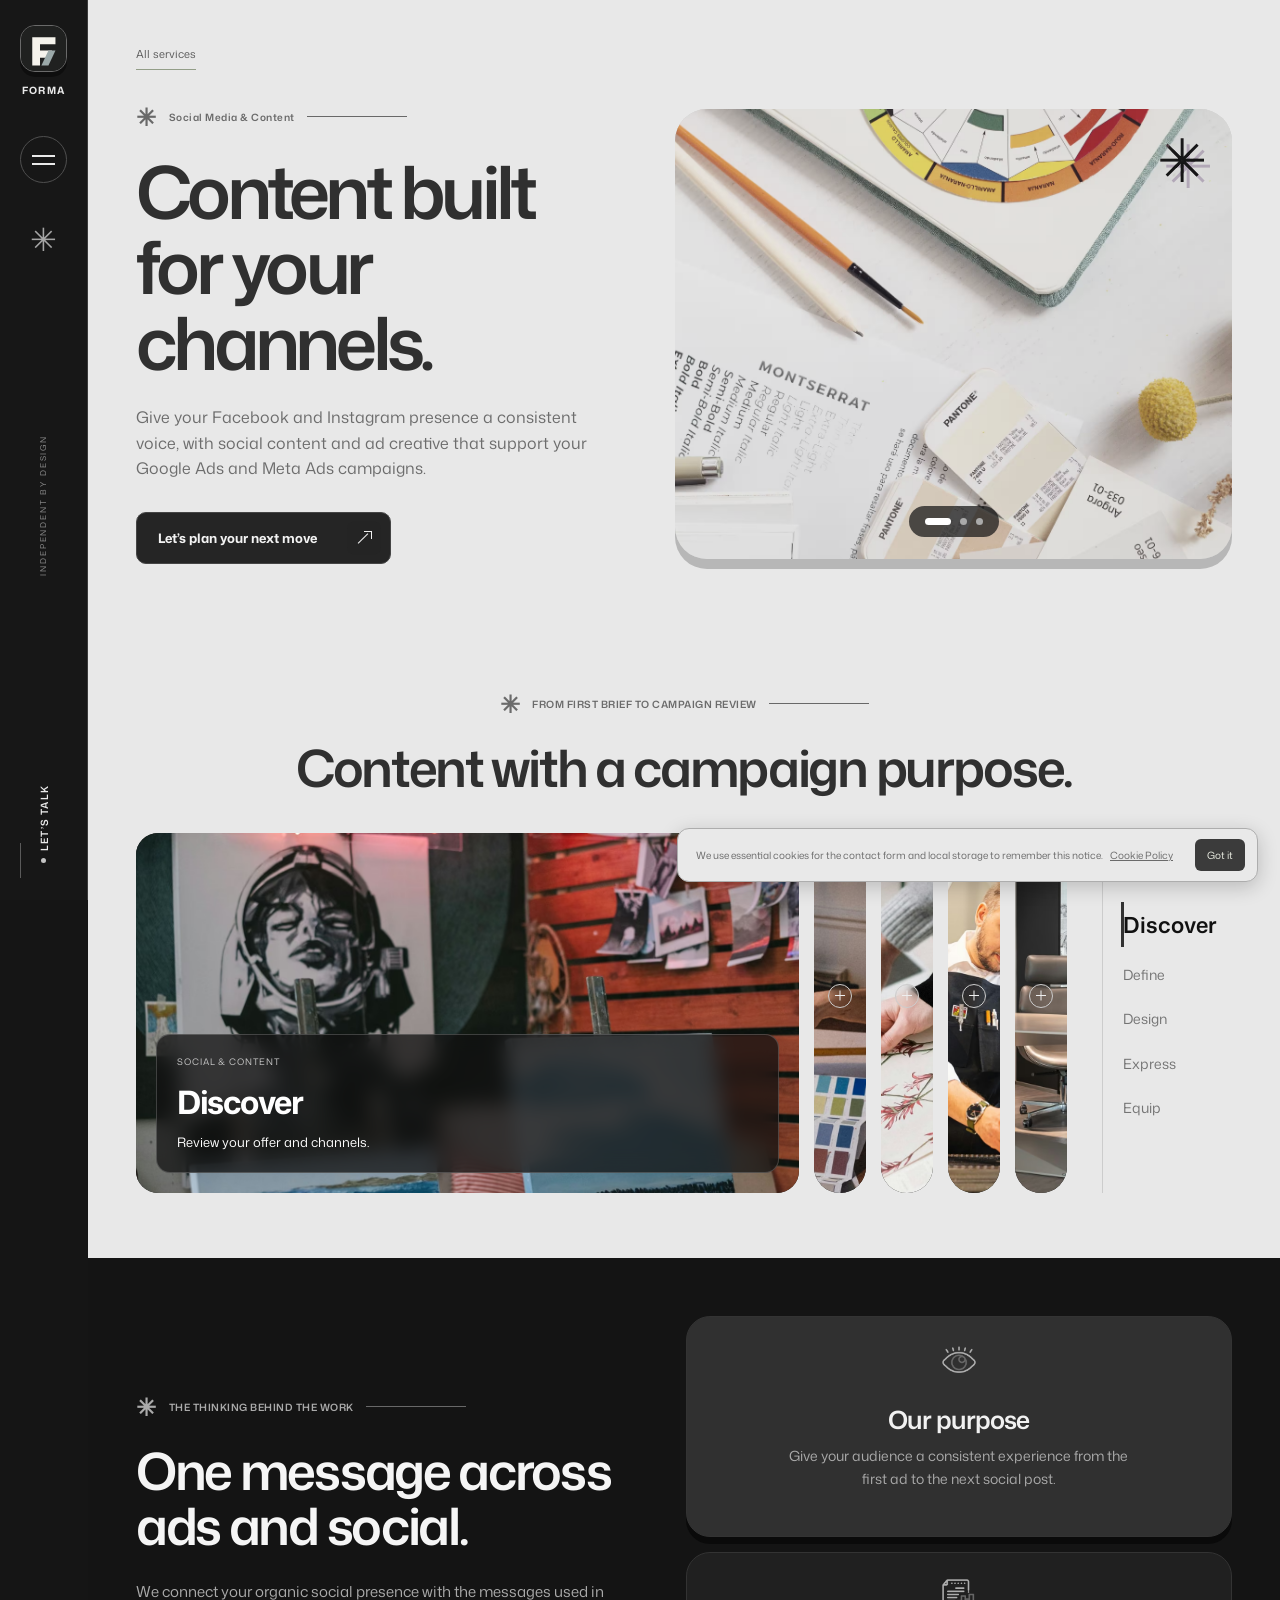
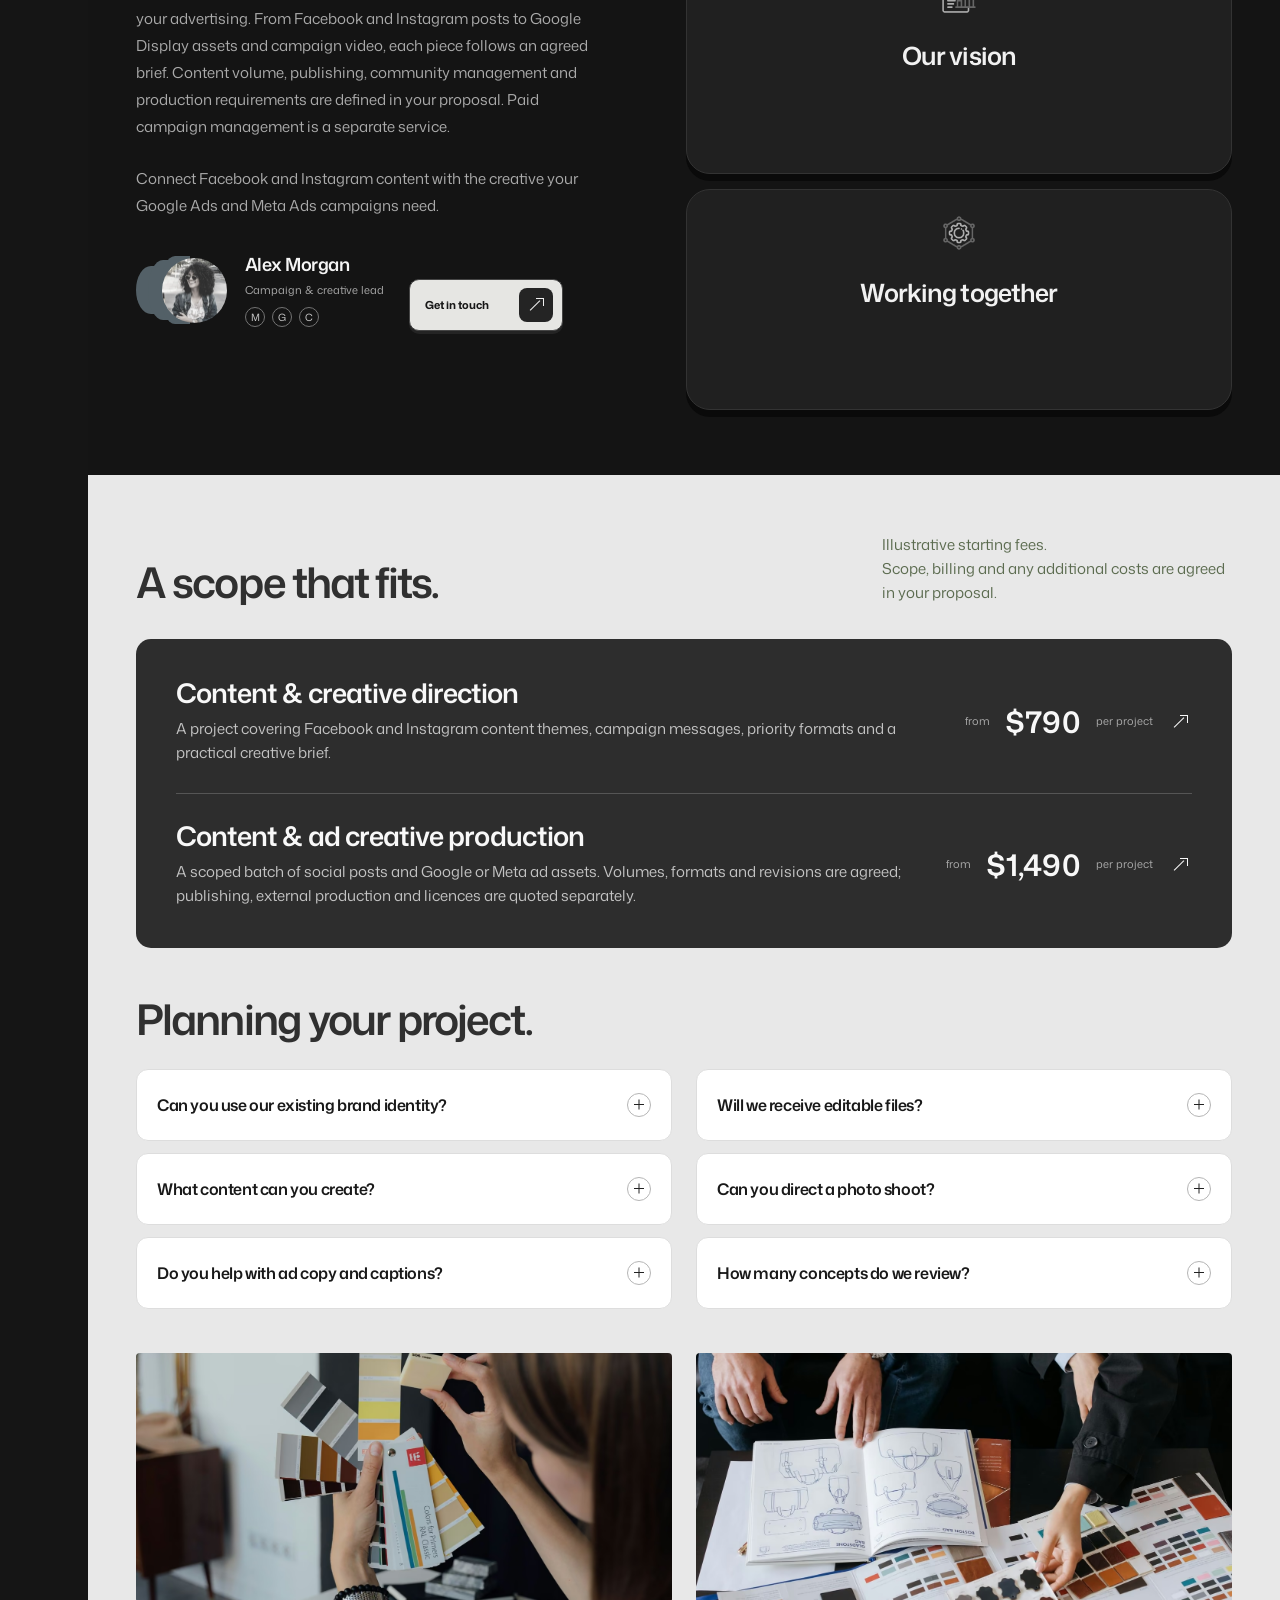
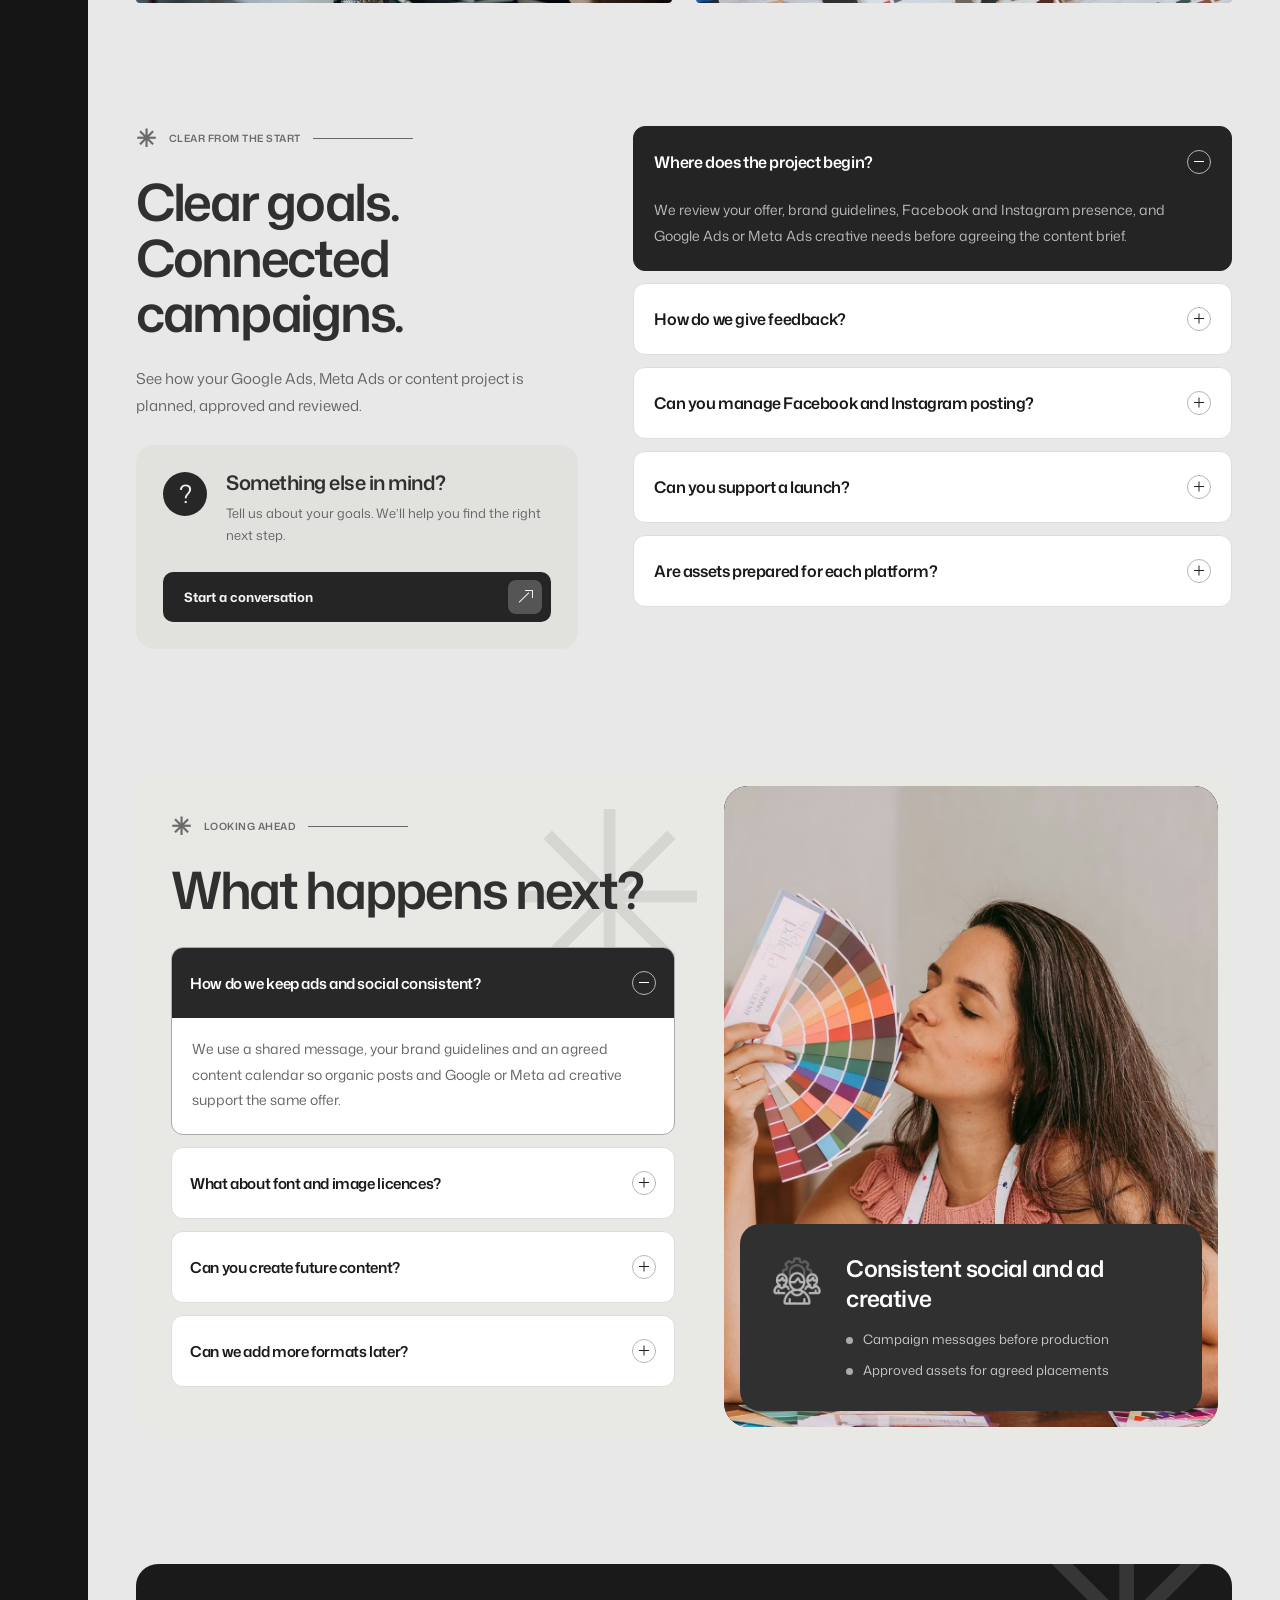
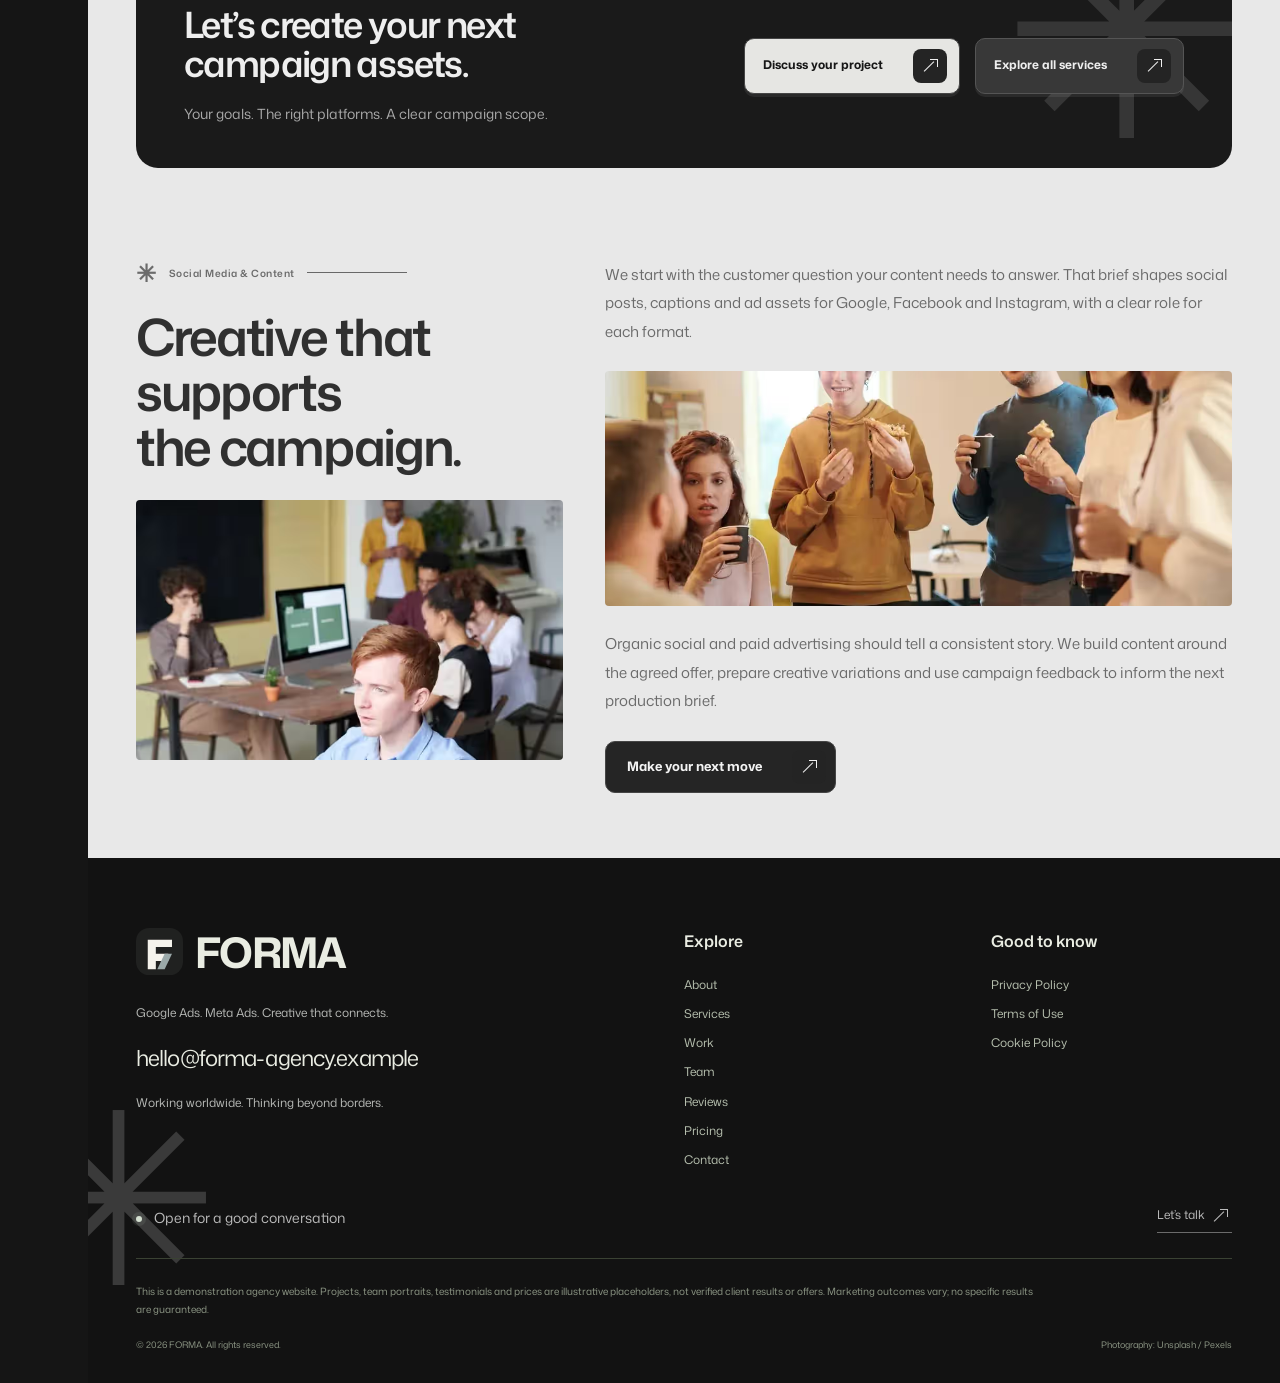
==== commit af32c35f: "+" ====
--- a/brand-content.html
+++ b/brand-content.html
@@ -1 +1 @@
-<!doctype html><html lang="en"><head><meta charset="UTF-8"><meta name="viewport" content="width=device-width,initial-scale=1"><meta name="theme-color" content="#171817"><meta name="description" content="Facebook and Instagram content, captions, social posts and ad creative for Google Ads and Meta Ads. Explore FORMA’s content planning and production services."><title>Social Media &amp; Content | FORMA — Google Ads &amp; Meta Ads Agency</title><link rel="icon" href="assets/favicon.svg"><link rel="stylesheet" href="assets/swiper.css"><link rel="stylesheet" href="assets/aos.css"><link rel="stylesheet" href="assets/style.css"><link rel="stylesheet" href="assets/design-v2.css"><link rel="stylesheet" href="assets/design-v3.css"><script>document.documentElement.classList.add("is-loading");setTimeout(()=>document.documentElement.classList.remove("is-loading"),2500)</script><script defer src="assets/swiper.js"></script><script defer src="assets/aos.js"></script><script defer src="config/config.js"></script><script defer src="assets/app.js"></script></head><body data-page="brand-content"><div class="page-transition" aria-hidden="true"><div class="loader-orbit"><span></span><span></span><span></span><img data-logo src="assets/logo.svg" alt=""></div><strong data-company>FORMA</strong><span class="loader-caption" data-config="shared.interface.strategy_creative_momentum">GOOGLE ADS · META ADS · CONTENT</span><div class="loader-line"></div></div><header class="rail"><a class="brand" href="index.html" aria-label="Home" data-config="shared.common.home"><img data-logo src="assets/logo.svg" alt=""><span data-company>FORMA</span></a><button class="menu-toggle" aria-expanded="false" aria-controls="site-menu" aria-label="Open navigation"><span></span><span></span></button><a class="rail-mark" href="index.html#services" aria-label="Our expertise" data-config="shared.rail.our_expertise"><span>✳</span></a><span class="rail-note" data-config="shared.rail.independent_by_design">INDEPENDENT BY DESIGN</span><a class="rail-contact" href="index.html#contact" data-config="shared.rail.let_s_talk">LET’S TALK</a></header><dialog id="site-menu"><button class="menu-close" aria-label="Close navigation">×</button><div class="menu-inner"><img class="menu-logo" data-logo src="assets/logo.svg" alt=""><p data-config="shared.site-menu.good_things_start_with_a_conversation">Your next Google Ads or Meta Ads campaign starts here.</p><nav data-nav></nav><a data-email></a><span data-config="shared.site-menu.strategy_creativity_momentum">Google Ads. Meta Ads. Social content.</span></div></dialog><main class="service-page"><section class="service-hero section"><div class="container"><a class="back-link" href="index.html#services" data-config="shared.service_hero.all_expertise">All services</a><div class="two-col"><div><span class="section-label" data-service="brand-content" data-service-field="short">Social Media &amp; Content</span><h1 class="typed-heading" data-type-title data-service="brand-content" data-service-field="title">Content built for your channels.</h1><p data-service="brand-content" data-service-field="intro">Give your Facebook and Instagram presence a consistent voice, with social content and ad creative that support your Google Ads and Meta Ads campaigns.</p><a class="button" href="index.html#contact" data-config="shared.service_hero.let_s_build_your_next_move">Let’s plan your next move<span class="vector-arrow" aria-hidden="true"></span></a></div><div class="service-cover editorial-slideshow" aria-label="Social Media &amp; Content photography slideshow"><img src="assets/brand-hero-1-hq.jpg" alt="Typography and colour swatches for a brand identity" class="cover-frame active" width="2400" height="3600" loading="eager" fetchpriority="high" data-config="pages.brand-content.service_hero.typography_and_colour_swatches_for_a_brand_identity"><img src="assets/brand-hero-2-hq.jpg" alt="Exploring colour palettes and visual direction" class="cover-frame" width="2400" height="1600" loading="lazy" data-config="pages.brand-content.service_hero.exploring_colour_palettes_and_visual_direction"><img src="assets/brand-hero-3-hq.jpg" alt="A designer selecting a brand colour palette" class="cover-frame" width="2400" height="2400" loading="lazy" data-config="pages.brand-content.service_hero.a_designer_selecting_a_brand_colour_palette"><span class="cover-star" aria-hidden="true">✳</span><div class="cover-dots"><button data-cover-slide="0" aria-label="Show photo 1" aria-pressed="true"></button><button data-cover-slide="1" aria-label="Show photo 2" aria-pressed="false"></button><button data-cover-slide="2" aria-label="Show photo 3" aria-pressed="false"></button></div></div></div></div></section><section class="section service-timeline" id="stages"><div class="container" data-aos="fade-up"><div class="center-head"><span class="section-label" data-config="shared.stages.from_first_idea_to_next_chapter">FROM FIRST BRIEF TO CAMPAIGN REVIEW</span><h2 data-config="pages.brand-content.stages.distinctly_unmistakably_you">Content with a campaign purpose.</h2></div><div class="service-journey-layout"><div class="image-accordion"><button class="journey-panel active" data-journey="0" aria-expanded="true" aria-label="Explore Discover"><img src="assets/brand-stage-1.avif" alt="Brand &amp; Content: Discover" class="" loading="lazy" data-config="pages.brand-content.stages.brand_content_discover"><span class="journey-caption" data-config="pages.brand-content.stages.your_next_chapter_discover_find_what_makes_you_different"><small>SOCIAL & CONTENT</small><strong>Discover</strong><span>Review your offer and channels.</span></span><span class="round-plus" aria-hidden="true"></span></button><button class="journey-panel " data-journey="1" aria-expanded="false" aria-label="Explore Define"><img src="assets/brand-stage-2.avif" alt="Brand &amp; Content: Define" class="" loading="lazy" data-config="pages.brand-content.stages.brand_content_define"><span class="journey-caption" data-config="pages.brand-content.stages.your_next_chapter_define_set_a_clear_brand_position"><small>SOCIAL & CONTENT</small><strong>Define</strong><span>Agree messages and formats.</span></span><span class="round-plus" aria-hidden="true"></span></button><button class="journey-panel " data-journey="2" aria-expanded="false" aria-label="Explore Design"><img src="assets/brand-stage-3.avif" alt="Brand &amp; Content: Design" class="" loading="lazy" data-config="pages.brand-content.stages.brand_content_design"><span class="journey-caption" data-config="pages.brand-content.stages.your_next_chapter_design_create_your_visual_language"><small>SOCIAL & CONTENT</small><strong>Design</strong><span>Create posts and ad assets.</span></span><span class="round-plus" aria-hidden="true"></span></button><button class="journey-panel " data-journey="3" aria-expanded="false" aria-label="Explore Express"><img src="assets/brand-stage-4.avif" alt="Brand &amp; Content: Express" class="" loading="lazy" data-config="pages.brand-content.stages.brand_content_express"><span class="journey-caption" data-config="pages.brand-content.stages.your_next_chapter_express_bring_the_story_to_life"><small>SOCIAL & CONTENT</small><strong>Express</strong><span>Publish or hand over approved content.</span></span><span class="round-plus" aria-hidden="true"></span></button><button class="journey-panel " data-journey="4" aria-expanded="false" aria-label="Explore Equip"><img src="assets/brand-stage-5.avif" alt="Brand &amp; Content: Equip" class="" loading="lazy" data-config="pages.brand-content.stages.brand_content_equip"><span class="journey-caption" data-config="pages.brand-content.stages.your_next_chapter_equip_make_consistency_practical"><small>SOCIAL & CONTENT</small><strong>Equip</strong><span>Review and plan the next content.</span></span><span class="round-plus" aria-hidden="true"></span></button></div><nav class="journey-nav" aria-label="Project stages"><button data-journey="0" aria-pressed="true" data-config="shared.common.discover">Discover</button><button data-journey="1" aria-pressed="false" data-config="shared.common.define">Define</button><button data-journey="2" aria-pressed="false" data-config="pages.brand-content.stages.design">Design</button><button data-journey="3" aria-pressed="false" data-config="pages.brand-content.stages.express">Express</button><button data-journey="4" aria-pressed="false" data-config="pages.brand-content.stages.equip">Equip</button></nav></div></div></section><section class="section values-section service-values" id="approach"><div class="container two-col" data-aos="fade-up"><div><span class="section-label" data-config="shared.approach.the_thinking_behind_the_work">THE THINKING BEHIND THE WORK</span><h2 data-config="pages.brand-content.approach.a_clear_identity_a_lasting_impression">One message across ads and social.</h2><p data-service="brand-content" data-service-field="detail">We connect your organic social presence with the messages used in your advertising. From Facebook and Instagram posts to Google Display assets and campaign video, each piece follows an agreed brief. Content volume, publishing, community management and production requirements are defined in your proposal. Paid campaign management is a separate service.</p><p data-config="pages.brand-content.approach.connect_positioning_design_and_content_in_a_brand_system_y">Connect Facebook and Instagram content with the creative your Google Ads and Meta Ads campaigns need.</p><div class="purpose-signature"><div class="founder-profile"><div class="founder-photo"><i></i><i></i><i></i><img src="assets/founder.webp" alt="Illustrative creative lead" class="" loading="lazy" data-config="shared.common.illustrative_creative_lead"></div><div><h3 data-founder-name>Alex Morgan</h3><p data-founder-role>Campaign &amp; creative lead</p><nav aria-label="Explore our disciplines"><a href="social-media.html" aria-label="Meta Ads" data-config="shared.common.s">M</a><a href="paid-advertising.html" aria-label="Google Ads" data-config="shared.common.p">G</a><a href="brand-content.html" aria-label="Social Media &amp; Content" data-config="shared.common.b">C</a></nav></div></div><a class="button" href="index.html#contact" data-config="shared.approach.get_in_touch">Get in touch<span class="vector-arrow" aria-hidden="true"></span></a></div></div><div class="value-stack"><button class="value-card active" data-value="0" aria-expanded="true"><img src="assets/purpose.png" alt="" data-config="shared.common.img"><h3 data-config="shared.common.our_purpose">Our purpose</h3><p data-config="pages.brand-content.approach.connect_positioning_design_and_content_in_a_brand_system_y_2">Give your audience a consistent experience from the first ad to the next social post.</p></button><button class="value-card " data-value="1" aria-expanded="false"><img src="assets/discover.png" alt="" data-config="shared.common.img_2"><h3 data-config="shared.approach.our_vision">Our vision</h3><p data-config="pages.brand-content.approach.give_your_business_a_visual_and_verbal_language_that_peopl">Turn your campaign message into useful posts, captions, images and video for the agreed channels.</p></button><button class="value-card " data-value="2" aria-expanded="false"><img src="assets/partnership.png" alt="" data-config="shared.common.img_6"><h3 data-config="shared.approach.your_partnership">Working together</h3><p data-config="shared.approach.clear_decisions_thoughtful_feedback_and_a_shared_view_of_w">Clear decisions, thoughtful feedback and a shared view of what comes next.</p></button></div></div></section><section class="section service-price-section" id="planning"><div class="container" data-aos="fade-up"><div class="section-head"><h2 data-config="shared.planning.a_scope_that_fits">A scope that fits.</h2><p data-config="shared.planning.illustrative_starting_fees_final_scope_agreed_in_your_prop">Illustrative starting fees.<br>Scope, billing and any additional costs are agreed in your proposal.</p></div><div class="service-price-list"><article><div><h3 data-config="pages.brand-content.planning.brand_direction">Content & creative direction</h3><p data-config="pages.brand-content.planning.positioning_messaging_priorities_and_a_focused_creative_co">A project covering Facebook and Instagram content themes, campaign messages, priority formats and a practical creative brief.</p></div><a href="index.html#contact" aria-label="Ask about Content &amp; creative direction" data-config="shared.planning.ask_about_campaign_foundation"><small data-config="shared.planning.from">from</small><strong data-service-price="0">$790</strong><small>per project</small><span class="vector-arrow" aria-hidden="true"></span></a></article><article><div><h3 data-config="pages.brand-content.planning.identity_content">Content & ad creative production</h3><p data-config="pages.brand-content.planning.a_tailored_identity_system_selected_assets_and_practical_g">A scoped batch of social posts and Google or Meta ad assets. Volumes, formats and revisions are agreed; publishing, external production and licences are quoted separately.</p></div><a href="index.html#contact" aria-label="Ask about Content &amp; ad creative production" data-config="shared.planning.ask_about_campaign_foundation"><small data-config="shared.planning.from">from</small><strong data-service-price="1">$1490</strong><small>per project</small><span class="vector-arrow" aria-hidden="true"></span></a></article></div><h2 class="planning-title" data-config="shared.planning.planning_your_project">Planning your project.</h2><div class="faq-columns"><div class="accordions"><details><summary data-config="pages.brand-content.planning.can_you_refresh_an_existing_brand">Can you use our existing brand identity?<span class="round-plus" aria-hidden="true"></span></summary><div class="answer"><p data-config="pages.brand-content.planning.yes_we_can_preserve_the_elements_that_still_work_and_evolv">Yes. We work with your brand guidelines and existing assets to keep Facebook, Instagram and ad creative consistent. A full rebrand or logo redesign is outside the core content scope.</p></div></details><details><summary data-config="pages.brand-content.planning.what_is_included_in_an_identity">What content can you create?<span class="round-plus" aria-hidden="true"></span></summary><div class="answer"><p data-config="pages.brand-content.planning.the_proposal_defines_the_logo_work_typography_colour_syste">Facebook and Instagram posts, captions, short-form video, Meta ad creative and assets for Google Display or YouTube can be scoped. Your proposal defines formats, quantities and production requirements.</p></div></details><details><summary data-config="pages.brand-content.planning.do_you_help_with_messaging">Do you help with ad copy and captions?<span class="round-plus" aria-hidden="true"></span></summary><div class="answer"><p data-config="pages.brand-content.planning.positioning_tone_of_voice_and_key_messages_can_be_develope">Yes. We can develop campaign messages, social captions and ad copy around your offer, audience and existing tone of voice.</p></div></details></div><div class="accordions"><details><summary data-config="pages.brand-content.planning.will_we_receive_editable_files">Will we receive editable files?<span class="round-plus" aria-hidden="true"></span></summary><div class="answer"><p data-config="pages.brand-content.planning.file_formats_and_editable_deliverables_are_agreed_before_t">File formats and editable deliverables are agreed before the project begins.</p></div></details><details><summary data-config="pages.brand-content.planning.can_you_direct_a_photo_shoot">Can you direct a photo shoot?<span class="round-plus" aria-hidden="true"></span></summary><div class="answer"><p data-config="pages.brand-content.planning.art_direction_and_production_planning_can_be_included_with">Creative direction and shot planning can be included for campaign and social content. Photography, filming, talent and other production costs are scoped separately.</p></div></details><details><summary data-config="pages.brand-content.planning.how_many_concepts_do_we_review">How many concepts do we review?<span class="round-plus" aria-hidden="true"></span></summary><div class="answer"><p data-config="pages.brand-content.planning.the_number_of_creative_routes_and_review_rounds_is_set_out">The number of creative routes and review rounds is set out clearly in your proposal.</p></div></details></div></div><div class="service-photo-pair"><img src="assets/brand-detail-1.avif" alt="Brand &amp; Content project detail" class="" loading="lazy" data-config="pages.brand-content.planning.brand_content_project_detail"><img src="assets/brand-detail-2.avif" alt="Brand &amp; Content creative process" class="" loading="lazy" data-config="pages.brand-content.planning.brand_content_creative_process"></div></div></section><section class="section service-working" id="working"><div class="container two-col" data-aos="fade-up"><div class="working-intro"><span class="section-label" data-config="shared.working.clear_from_the_start">CLEAR FROM THE START</span><h2 data-config="shared.working.better_work_built_together">Clear goals.<br>Connected campaigns.</h2><p data-config="shared.working.understand_how_the_project_takes_shape_where_your_input_ma">See how your Google Ads, Meta Ads or content project is planned, approved and reviewed.</p><div class="question-card"><span class="question-symbol">?</span><div><h3 data-config="shared.working.something_else_in_mind">Something else in mind?</h3><p data-config="shared.working.tell_us_about_your_goals_we_ll_help_you_find_the_right_nex">Tell us about your goals. We’ll help you find the right next step.</p></div><a class="button" href="index.html#contact" data-config="shared.working.start_a_conversation">Start a conversation<span class="vector-arrow" aria-hidden="true"></span></a></div></div><div class="accordions"><details open><summary data-config="pages.brand-content.working.where_does_the_project_begin">Where does the project begin?<span class="round-plus" aria-hidden="true"></span></summary><div class="answer"><p data-config="pages.brand-content.working.we_explore_your_business_audience_competitors_and_ambition">We review your offer, brand guidelines, Facebook and Instagram presence, and Google Ads or Meta Ads creative needs before agreeing the content brief.</p></div></details><details><summary data-config="pages.brand-content.working.how_do_we_give_feedback">How do we give feedback?<span class="round-plus" aria-hidden="true"></span></summary><div class="answer"><p data-config="pages.brand-content.working.we_use_agreed_review_stages_and_a_consolidated_feedback_pr">We use agreed review stages and a consolidated feedback process to keep decisions clear.</p></div></details><details><summary data-config="pages.brand-content.working.can_our_team_join_workshops">Can you manage Facebook and Instagram posting?<span class="round-plus" aria-hidden="true"></span></summary><div class="answer"><p data-config="pages.brand-content.working.yes_the_right_internal_perspectives_help_us_build_a_brand_">Yes. A content calendar, publishing and community management can be added to the scope. We agree post volumes, approval dates, response coverage and account permissions first.</p></div></details><details><summary data-config="pages.brand-content.working.can_you_support_a_launch">Can you support a launch?<span class="round-plus" aria-hidden="true"></span></summary><div class="answer"><p data-config="pages.brand-content.working.we_can_create_campaign_assets_and_a_rollout_plan_around_th">Yes. We can prepare the social content, ad copy, images and video for an agreed Google Ads or Meta Ads launch. Paid campaign setup and management are separate services.</p></div></details><details><summary data-config="pages.brand-content.working.will_the_brand_work_digitally">Are assets prepared for each platform?<span class="round-plus" aria-hidden="true"></span></summary><div class="answer"><p data-config="pages.brand-content.working.we_consider_practical_use_across_screens_content_formats_a">We prepare approved assets for the agreed Google, Facebook and Instagram placements, checking the required formats before handover.</p></div></details></div></div></section><section class="section service-after" id="next"><div class="container" data-aos="fade-up"><div class="after-layout"><div class="after-copy"><span class="section-label" data-config="shared.next.looking_ahead">LOOKING AHEAD</span><h2 data-config="shared.next.what_happens_next">What happens next?</h2><div class="accordions"><details open><summary data-config="pages.brand-content.next.how_do_we_keep_the_brand_consistent">How do we keep ads and social consistent?<span class="round-plus" aria-hidden="true"></span></summary><div class="answer"><p data-config="pages.brand-content.next.clear_guidelines_and_practical_templates_help_your_team_ma">We use a shared message, your brand guidelines and an agreed content calendar so organic posts and Google or Meta ad creative support the same offer.</p></div></details><details><summary data-config="pages.brand-content.next.what_about_font_and_image_licences">What about font and image licences?<span class="round-plus" aria-hidden="true"></span></summary><div class="answer"><p data-config="pages.brand-content.next.we_identify_relevant_third_party_assets_and_explain_the_li">We identify relevant third-party assets and explain the licences you will need to maintain.</p></div></details><details><summary data-config="pages.brand-content.next.can_you_create_future_content">Can you create future content?<span class="round-plus" aria-hidden="true"></span></summary><div class="answer"><p data-config="pages.brand-content.next.yes_ongoing_production_can_be_scoped_around_the_identity_a">Yes. Ongoing Facebook and Instagram content, fresh ad assets and creative variations can be scoped around campaign priorities.</p></div></details><details><summary data-config="pages.brand-content.next.can_we_extend_the_identity_later">Can we add more formats later?<span class="round-plus" aria-hidden="true"></span></summary><div class="answer"><p data-config="pages.brand-content.next.a_considered_brand_system_gives_us_a_foundation_for_adding">Yes. We can add social or ad formats as your Google Ads and Meta Ads requirements evolve. Additional volumes and production costs are agreed before work begins.</p></div></details></div></div><div class="after-photo"><img src="assets/brand-feature.avif" alt="Brand &amp; Content specialist at work" class="" loading="lazy" data-config="pages.brand-content.next.brand_content_specialist_at_work"><div class="after-badge"><img src="assets/teamwork.png" alt="" data-config="shared.common.img_3"><div><h3 data-config="pages.brand-content.next.one_distinctive_brand_language">Consistent social and ad creative</h3><ul><li data-config="pages.brand-content.next.positioning_before_decoration">Campaign messages before production</li><li data-config="pages.brand-content.next.practical_tools_for_your_team">Approved assets for agreed placements</li></ul></div></div></div></div></div></section><section class="section service-banner" id="start"><div class="container" data-aos="fade-up"><div class="service-banner-inner"><div><h2 data-config="pages.brand-content.start.give_your_next_chapter_a_voice">Let’s create your next campaign assets.</h2><p data-config="shared.start.a_focused_brief_a_tailored_proposal_a_clear_next_step">Your goals. The right platforms. A clear campaign scope.</p></div><div><a class="button" href="index.html#contact" data-config="shared.start.discuss_your_project">Discuss your project<span class="vector-arrow" aria-hidden="true"></span></a><a class="button" href="index.html#services" data-config="shared.start.explore_all_services">Explore all services<span class="vector-arrow" aria-hidden="true"></span></a></div><span aria-hidden="true">✳</span></div></div></section><section class="section service-editorial" id="creative"><div class="container editorial-grid" data-aos="fade-up"><div><span class="section-label" data-service="brand-content" data-service-field="short">Social Media &amp; Content</span><h2 data-config="pages.brand-content.creative.a_story_with_substance">Creative that supports the campaign.</h2><img src="assets/brand-editorial-1.webp" alt="Brand &amp; Content creative detail" class="" loading="lazy" data-config="pages.brand-content.creative.brand_content_creative_detail"></div><div><p data-config="pages.brand-content.creative.we_look_beyond_the_surface_to_understand_what_your_busines">We start with the customer question your content needs to answer. That brief shapes social posts, captions and ad assets for Google, Facebook and Instagram, with a clear role for each format.</p><img src="assets/brand-editorial-2.webp" alt="Brand &amp; Content collaboration" class="" loading="lazy" data-config="pages.brand-content.creative.brand_content_collaboration"><p data-config="pages.brand-content.creative.from_a_first_introduction_to_a_detailed_campaign_your_bran">Organic social and paid advertising should tell a consistent story. We build content around the agreed offer, prepare creative variations and use campaign feedback to inform the next production brief.</p><a class="button" href="index.html#contact" data-config="shared.creative.make_your_next_move">Make your next move<span class="vector-arrow" aria-hidden="true"></span></a></div></div></section></main><footer><div class="container"><div class="footer-top"><div><a class="brand" href="index.html" data-config="shared.common.home"><img data-logo src="assets/logo.svg" alt=""><span data-company>FORMA</span></a><p data-footer-tagline>Google Ads. Meta Ads. Creative that connects.</p><a class="email" data-email></a><p data-address></p></div><div><h3 data-config="shared.item.explore">Explore</h3><nav data-nav></nav></div><div><h3 data-config="shared.item.good_to_know">Good to know</h3><nav><a href="privacy.html" data-config="shared.item.privacy_policy">Privacy Policy</a><a href="terms.html" data-config="shared.item.terms_of_use">Terms of Use</a><a href="cookies.html" data-config="shared.item.cookie_policy">Cookie Policy</a></nav><div class="social-links" data-social></div></div></div><div class="footer-availability"><span class="live-dot"></span> Open for a good conversation <a href="index.html#contact" data-config="shared.item.let_s_talk">Let’s talk <span class="vector-arrow" aria-hidden="true"></span></a></div><div class="footer-bottom"><p data-disclaimer></p><div><span>© <span data-year></span> <span data-company></span>. <span data-copyright></span></span><span class="photo-credits" data-config="shared.item.photography_unsplash_pexels">Photography: <a href="https://unsplash.com" target="_blank" rel="noopener">Unsplash</a> / <a href="https://www.pexels.com" target="_blank" rel="noopener">Pexels</a></span></div></div></div><span class="footer-spark" aria-hidden="true">✳</span></footer><aside class="cookie-card" aria-label="Privacy notice" hidden><p data-config="shared.interface.just_the_essentials_our_privacy_policy">We use essential cookies for the contact form and local storage to remember this notice. <a href="cookies.html">Cookie Policy</a></p><button data-cookie-accept data-config="shared.interface.got_it">Got it</button></aside><noscript><div class="noscript">Please enable JavaScript to load site settings and use the contact form.</div></noscript></body></html>+<!doctype html><html lang="en"><head><meta charset="UTF-8"><meta name="viewport" content="width=device-width,initial-scale=1"><meta name="theme-color" content="#171817"><meta name="description" content="Facebook and Instagram content, captions, social posts and ad creative for Google Ads and Meta Ads. Explore FORMA’s content planning and production services."><title>Social Media &amp; Content | FORMA — Google Ads &amp; Meta Ads Agency</title><link rel="icon" href="assets/favicon.svg"><link rel="stylesheet" href="assets/swiper.css"><link rel="stylesheet" href="assets/aos.css"><link rel="stylesheet" href="assets/style.css"><link rel="stylesheet" href="assets/design-v2.css"><link rel="stylesheet" href="assets/design-v3.css"><script>document.documentElement.classList.add("is-loading");setTimeout(()=>document.documentElement.classList.remove("is-loading"),2500)</script><script defer src="assets/swiper.js"></script><script defer src="assets/aos.js"></script><script defer src="config/config.js"></script><script defer src="assets/app.js"></script></head><body data-page="brand-content"><div class="page-transition" aria-hidden="true"><div class="loader-orbit"><span></span><span></span><span></span><img data-logo src="assets/logo.svg" alt=""></div><strong data-company>FORMA</strong><span class="loader-caption" data-config="shared.interface.strategy_creative_momentum">GOOGLE ADS · META ADS · CONTENT</span><div class="loader-line"></div></div><header class="rail"><a class="brand" href="index.html" aria-label="Home" data-config="shared.common.home"><img data-logo src="assets/logo.svg" alt=""><span data-company>FORMA</span></a><button class="menu-toggle" aria-expanded="false" aria-controls="site-menu" aria-label="Open navigation"><span></span><span></span></button><a class="rail-mark" href="index.html#services" aria-label="Our expertise" data-config="shared.rail.our_expertise"><span>✳</span></a><span class="rail-note" data-config="shared.rail.independent_by_design">INDEPENDENT BY DESIGN</span><a class="rail-contact" href="index.html#contact" data-config="shared.rail.let_s_talk">LET’S TALK</a></header><dialog id="site-menu"><button class="menu-close" aria-label="Close navigation">×</button><div class="menu-inner"><img class="menu-logo" data-logo src="assets/logo.svg" alt=""><p data-config="shared.site-menu.good_things_start_with_a_conversation">Your next Google Ads or Meta Ads campaign starts here.</p><nav data-nav></nav><a data-email></a><span data-config="shared.site-menu.strategy_creativity_momentum">Google Ads. Meta Ads. Social content.</span></div></dialog><main class="service-page"><section class="service-hero section"><div class="container"><a class="back-link" href="index.html#services" data-config="shared.service_hero.all_expertise">All services</a><div class="two-col"><div><span class="section-label" data-service="brand-content" data-service-field="short">Social Media &amp; Content</span><h1 class="typed-heading" data-type-title data-service="brand-content" data-service-field="title">Content built for your channels.</h1><p data-service="brand-content" data-service-field="intro">Give your Facebook and Instagram presence a consistent voice, with social content and ad creative that support your Google Ads and Meta Ads campaigns.</p><a class="button" href="index.html#contact" data-config="shared.service_hero.let_s_build_your_next_move">Let’s plan your next move<span class="vector-arrow" aria-hidden="true"></span></a></div><div class="service-cover editorial-slideshow" aria-label="Social Media &amp; Content photography slideshow"><img src="assets/brand-hero-1-hq.avif" alt="Typography and colour swatches for a brand identity" class="cover-frame active" width="2400" height="3600" loading="eager" fetchpriority="high" data-config="pages.brand-content.service_hero.typography_and_colour_swatches_for_a_brand_identity"><img src="assets/brand-hero-2-hq.avif" alt="Exploring colour palettes and visual direction" class="cover-frame" width="2400" height="1600" loading="lazy" data-config="pages.brand-content.service_hero.exploring_colour_palettes_and_visual_direction"><img src="assets/brand-hero-3-hq.avif" alt="A designer selecting a brand colour palette" class="cover-frame" width="2400" height="2400" loading="lazy" data-config="pages.brand-content.service_hero.a_designer_selecting_a_brand_colour_palette"><span class="cover-star" aria-hidden="true">✳</span><div class="cover-dots"><button data-cover-slide="0" aria-label="Show photo 1" aria-pressed="true"></button><button data-cover-slide="1" aria-label="Show photo 2" aria-pressed="false"></button><button data-cover-slide="2" aria-label="Show photo 3" aria-pressed="false"></button></div></div></div></div></section><section class="section service-timeline" id="stages"><div class="container" data-aos="fade-up"><div class="center-head"><span class="section-label" data-config="shared.stages.from_first_idea_to_next_chapter">FROM FIRST BRIEF TO CAMPAIGN REVIEW</span><h2 data-config="pages.brand-content.stages.distinctly_unmistakably_you">Content with a campaign purpose.</h2></div><div class="service-journey-layout"><div class="image-accordion"><button class="journey-panel active" data-journey="0" aria-expanded="true" aria-label="Explore Discover"><img src="assets/brand-stage-1.avif" alt="Brand &amp; Content: Discover" class="" loading="lazy" data-config="pages.brand-content.stages.brand_content_discover"><span class="journey-caption" data-config="pages.brand-content.stages.your_next_chapter_discover_find_what_makes_you_different"><small>SOCIAL & CONTENT</small><strong>Discover</strong><span>Review your offer and channels.</span></span><span class="round-plus" aria-hidden="true"></span></button><button class="journey-panel " data-journey="1" aria-expanded="false" aria-label="Explore Define"><img src="assets/brand-stage-2.avif" alt="Brand &amp; Content: Define" class="" loading="lazy" data-config="pages.brand-content.stages.brand_content_define"><span class="journey-caption" data-config="pages.brand-content.stages.your_next_chapter_define_set_a_clear_brand_position"><small>SOCIAL & CONTENT</small><strong>Define</strong><span>Agree messages and formats.</span></span><span class="round-plus" aria-hidden="true"></span></button><button class="journey-panel " data-journey="2" aria-expanded="false" aria-label="Explore Design"><img src="assets/brand-stage-3.avif" alt="Brand &amp; Content: Design" class="" loading="lazy" data-config="pages.brand-content.stages.brand_content_design"><span class="journey-caption" data-config="pages.brand-content.stages.your_next_chapter_design_create_your_visual_language"><small>SOCIAL & CONTENT</small><strong>Design</strong><span>Create posts and ad assets.</span></span><span class="round-plus" aria-hidden="true"></span></button><button class="journey-panel " data-journey="3" aria-expanded="false" aria-label="Explore Express"><img src="assets/brand-stage-4.avif" alt="Brand &amp; Content: Express" class="" loading="lazy" data-config="pages.brand-content.stages.brand_content_express"><span class="journey-caption" data-config="pages.brand-content.stages.your_next_chapter_express_bring_the_story_to_life"><small>SOCIAL & CONTENT</small><strong>Express</strong><span>Publish or hand over approved content.</span></span><span class="round-plus" aria-hidden="true"></span></button><button class="journey-panel " data-journey="4" aria-expanded="false" aria-label="Explore Equip"><img src="assets/brand-stage-5.avif" alt="Brand &amp; Content: Equip" class="" loading="lazy" data-config="pages.brand-content.stages.brand_content_equip"><span class="journey-caption" data-config="pages.brand-content.stages.your_next_chapter_equip_make_consistency_practical"><small>SOCIAL & CONTENT</small><strong>Equip</strong><span>Review and plan the next content.</span></span><span class="round-plus" aria-hidden="true"></span></button></div><nav class="journey-nav" aria-label="Project stages"><button data-journey="0" aria-pressed="true" data-config="shared.common.discover">Discover</button><button data-journey="1" aria-pressed="false" data-config="shared.common.define">Define</button><button data-journey="2" aria-pressed="false" data-config="pages.brand-content.stages.design">Design</button><button data-journey="3" aria-pressed="false" data-config="pages.brand-content.stages.express">Express</button><button data-journey="4" aria-pressed="false" data-config="pages.brand-content.stages.equip">Equip</button></nav></div></div></section><section class="section values-section service-values" id="approach"><div class="container two-col" data-aos="fade-up"><div><span class="section-label" data-config="shared.approach.the_thinking_behind_the_work">THE THINKING BEHIND THE WORK</span><h2 data-config="pages.brand-content.approach.a_clear_identity_a_lasting_impression">One message across ads and social.</h2><p data-service="brand-content" data-service-field="detail">We connect your organic social presence with the messages used in your advertising. From Facebook and Instagram posts to Google Display assets and campaign video, each piece follows an agreed brief. Content volume, publishing, community management and production requirements are defined in your proposal. Paid campaign management is a separate service.</p><p data-config="pages.brand-content.approach.connect_positioning_design_and_content_in_a_brand_system_y">Connect Facebook and Instagram content with the creative your Google Ads and Meta Ads campaigns need.</p><div class="purpose-signature"><div class="founder-profile"><div class="founder-photo"><i></i><i></i><i></i><img src="assets/founder.webp" alt="Illustrative creative lead" class="" loading="lazy" data-config="shared.common.illustrative_creative_lead"></div><div><h3 data-founder-name>Alex Morgan</h3><p data-founder-role>Campaign &amp; creative lead</p><nav aria-label="Explore our disciplines"><a href="social-media.html" aria-label="Meta Ads" data-config="shared.common.s">M</a><a href="paid-advertising.html" aria-label="Google Ads" data-config="shared.common.p">G</a><a href="brand-content.html" aria-label="Social Media &amp; Content" data-config="shared.common.b">C</a></nav></div></div><a class="button" href="index.html#contact" data-config="shared.approach.get_in_touch">Get in touch<span class="vector-arrow" aria-hidden="true"></span></a></div></div><div class="value-stack"><button class="value-card active" data-value="0" aria-expanded="true"><img src="assets/purpose.webp" alt="" data-config="shared.common.img"><h3 data-config="shared.common.our_purpose">Our purpose</h3><p data-config="pages.brand-content.approach.connect_positioning_design_and_content_in_a_brand_system_y_2">Give your audience a consistent experience from the first ad to the next social post.</p></button><button class="value-card " data-value="1" aria-expanded="false"><img src="assets/discover.webp" alt="" data-config="shared.common.img_2"><h3 data-config="shared.approach.our_vision">Our vision</h3><p data-config="pages.brand-content.approach.give_your_business_a_visual_and_verbal_language_that_peopl">Turn your campaign message into useful posts, captions, images and video for the agreed channels.</p></button><button class="value-card " data-value="2" aria-expanded="false"><img src="assets/partnership.webp" alt="" data-config="shared.common.img_6"><h3 data-config="shared.approach.your_partnership">Working together</h3><p data-config="shared.approach.clear_decisions_thoughtful_feedback_and_a_shared_view_of_w">Clear decisions, thoughtful feedback and a shared view of what comes next.</p></button></div></div></section><section class="section service-price-section" id="planning"><div class="container" data-aos="fade-up"><div class="section-head"><h2 data-config="shared.planning.a_scope_that_fits">A scope that fits.</h2><p data-config="shared.planning.illustrative_starting_fees_final_scope_agreed_in_your_prop">Illustrative starting fees.<br>Scope, billing and any additional costs are agreed in your proposal.</p></div><div class="service-price-list"><article><div><h3 data-config="pages.brand-content.planning.brand_direction">Content & creative direction</h3><p data-config="pages.brand-content.planning.positioning_messaging_priorities_and_a_focused_creative_co">A project covering Facebook and Instagram content themes, campaign messages, priority formats and a practical creative brief.</p></div><a href="index.html#contact" aria-label="Ask about Content &amp; creative direction" data-config="shared.planning.ask_about_campaign_foundation"><small data-config="shared.planning.from">from</small><strong data-service-price="0">$790</strong><small>per project</small><span class="vector-arrow" aria-hidden="true"></span></a></article><article><div><h3 data-config="pages.brand-content.planning.identity_content">Content & ad creative production</h3><p data-config="pages.brand-content.planning.a_tailored_identity_system_selected_assets_and_practical_g">A scoped batch of social posts and Google or Meta ad assets. Volumes, formats and revisions are agreed; publishing, external production and licences are quoted separately.</p></div><a href="index.html#contact" aria-label="Ask about Content &amp; ad creative production" data-config="shared.planning.ask_about_campaign_foundation"><small data-config="shared.planning.from">from</small><strong data-service-price="1">$1490</strong><small>per project</small><span class="vector-arrow" aria-hidden="true"></span></a></article></div><h2 class="planning-title" data-config="shared.planning.planning_your_project">Planning your project.</h2><div class="faq-columns"><div class="accordions"><details><summary data-config="pages.brand-content.planning.can_you_refresh_an_existing_brand">Can you use our existing brand identity?<span class="round-plus" aria-hidden="true"></span></summary><div class="answer"><p data-config="pages.brand-content.planning.yes_we_can_preserve_the_elements_that_still_work_and_evolv">Yes. We work with your brand guidelines and existing assets to keep Facebook, Instagram and ad creative consistent. A full rebrand or logo redesign is outside the core content scope.</p></div></details><details><summary data-config="pages.brand-content.planning.what_is_included_in_an_identity">What content can you create?<span class="round-plus" aria-hidden="true"></span></summary><div class="answer"><p data-config="pages.brand-content.planning.the_proposal_defines_the_logo_work_typography_colour_syste">Facebook and Instagram posts, captions, short-form video, Meta ad creative and assets for Google Display or YouTube can be scoped. Your proposal defines formats, quantities and production requirements.</p></div></details><details><summary data-config="pages.brand-content.planning.do_you_help_with_messaging">Do you help with ad copy and captions?<span class="round-plus" aria-hidden="true"></span></summary><div class="answer"><p data-config="pages.brand-content.planning.positioning_tone_of_voice_and_key_messages_can_be_develope">Yes. We can develop campaign messages, social captions and ad copy around your offer, audience and existing tone of voice.</p></div></details></div><div class="accordions"><details><summary data-config="pages.brand-content.planning.will_we_receive_editable_files">Will we receive editable files?<span class="round-plus" aria-hidden="true"></span></summary><div class="answer"><p data-config="pages.brand-content.planning.file_formats_and_editable_deliverables_are_agreed_before_t">File formats and editable deliverables are agreed before the project begins.</p></div></details><details><summary data-config="pages.brand-content.planning.can_you_direct_a_photo_shoot">Can you direct a photo shoot?<span class="round-plus" aria-hidden="true"></span></summary><div class="answer"><p data-config="pages.brand-content.planning.art_direction_and_production_planning_can_be_included_with">Creative direction and shot planning can be included for campaign and social content. Photography, filming, talent and other production costs are scoped separately.</p></div></details><details><summary data-config="pages.brand-content.planning.how_many_concepts_do_we_review">How many concepts do we review?<span class="round-plus" aria-hidden="true"></span></summary><div class="answer"><p data-config="pages.brand-content.planning.the_number_of_creative_routes_and_review_rounds_is_set_out">The number of creative routes and review rounds is set out clearly in your proposal.</p></div></details></div></div><div class="service-photo-pair"><img src="assets/brand-detail-1.avif" alt="Brand &amp; Content project detail" class="" loading="lazy" data-config="pages.brand-content.planning.brand_content_project_detail"><img src="assets/brand-detail-2.avif" alt="Brand &amp; Content creative process" class="" loading="lazy" data-config="pages.brand-content.planning.brand_content_creative_process"></div></div></section><section class="section service-working" id="working"><div class="container two-col" data-aos="fade-up"><div class="working-intro"><span class="section-label" data-config="shared.working.clear_from_the_start">CLEAR FROM THE START</span><h2 data-config="shared.working.better_work_built_together">Clear goals.<br>Connected campaigns.</h2><p data-config="shared.working.understand_how_the_project_takes_shape_where_your_input_ma">See how your Google Ads, Meta Ads or content project is planned, approved and reviewed.</p><div class="question-card"><span class="question-symbol">?</span><div><h3 data-config="shared.working.something_else_in_mind">Something else in mind?</h3><p data-config="shared.working.tell_us_about_your_goals_we_ll_help_you_find_the_right_nex">Tell us about your goals. We’ll help you find the right next step.</p></div><a class="button" href="index.html#contact" data-config="shared.working.start_a_conversation">Start a conversation<span class="vector-arrow" aria-hidden="true"></span></a></div></div><div class="accordions"><details open><summary data-config="pages.brand-content.working.where_does_the_project_begin">Where does the project begin?<span class="round-plus" aria-hidden="true"></span></summary><div class="answer"><p data-config="pages.brand-content.working.we_explore_your_business_audience_competitors_and_ambition">We review your offer, brand guidelines, Facebook and Instagram presence, and Google Ads or Meta Ads creative needs before agreeing the content brief.</p></div></details><details><summary data-config="pages.brand-content.working.how_do_we_give_feedback">How do we give feedback?<span class="round-plus" aria-hidden="true"></span></summary><div class="answer"><p data-config="pages.brand-content.working.we_use_agreed_review_stages_and_a_consolidated_feedback_pr">We use agreed review stages and a consolidated feedback process to keep decisions clear.</p></div></details><details><summary data-config="pages.brand-content.working.can_our_team_join_workshops">Can you manage Facebook and Instagram posting?<span class="round-plus" aria-hidden="true"></span></summary><div class="answer"><p data-config="pages.brand-content.working.yes_the_right_internal_perspectives_help_us_build_a_brand_">Yes. A content calendar, publishing and community management can be added to the scope. We agree post volumes, approval dates, response coverage and account permissions first.</p></div></details><details><summary data-config="pages.brand-content.working.can_you_support_a_launch">Can you support a launch?<span class="round-plus" aria-hidden="true"></span></summary><div class="answer"><p data-config="pages.brand-content.working.we_can_create_campaign_assets_and_a_rollout_plan_around_th">Yes. We can prepare the social content, ad copy, images and video for an agreed Google Ads or Meta Ads launch. Paid campaign setup and management are separate services.</p></div></details><details><summary data-config="pages.brand-content.working.will_the_brand_work_digitally">Are assets prepared for each platform?<span class="round-plus" aria-hidden="true"></span></summary><div class="answer"><p data-config="pages.brand-content.working.we_consider_practical_use_across_screens_content_formats_a">We prepare approved assets for the agreed Google, Facebook and Instagram placements, checking the required formats before handover.</p></div></details></div></div></section><section class="section service-after" id="next"><div class="container" data-aos="fade-up"><div class="after-layout"><div class="after-copy"><span class="section-label" data-config="shared.next.looking_ahead">LOOKING AHEAD</span><h2 data-config="shared.next.what_happens_next">What happens next?</h2><div class="accordions"><details open><summary data-config="pages.brand-content.next.how_do_we_keep_the_brand_consistent">How do we keep ads and social consistent?<span class="round-plus" aria-hidden="true"></span></summary><div class="answer"><p data-config="pages.brand-content.next.clear_guidelines_and_practical_templates_help_your_team_ma">We use a shared message, your brand guidelines and an agreed content calendar so organic posts and Google or Meta ad creative support the same offer.</p></div></details><details><summary data-config="pages.brand-content.next.what_about_font_and_image_licences">What about font and image licences?<span class="round-plus" aria-hidden="true"></span></summary><div class="answer"><p data-config="pages.brand-content.next.we_identify_relevant_third_party_assets_and_explain_the_li">We identify relevant third-party assets and explain the licences you will need to maintain.</p></div></details><details><summary data-config="pages.brand-content.next.can_you_create_future_content">Can you create future content?<span class="round-plus" aria-hidden="true"></span></summary><div class="answer"><p data-config="pages.brand-content.next.yes_ongoing_production_can_be_scoped_around_the_identity_a">Yes. Ongoing Facebook and Instagram content, fresh ad assets and creative variations can be scoped around campaign priorities.</p></div></details><details><summary data-config="pages.brand-content.next.can_we_extend_the_identity_later">Can we add more formats later?<span class="round-plus" aria-hidden="true"></span></summary><div class="answer"><p data-config="pages.brand-content.next.a_considered_brand_system_gives_us_a_foundation_for_adding">Yes. We can add social or ad formats as your Google Ads and Meta Ads requirements evolve. Additional volumes and production costs are agreed before work begins.</p></div></details></div></div><div class="after-photo"><img src="assets/brand-feature.avif" alt="Brand &amp; Content specialist at work" class="" loading="lazy" data-config="pages.brand-content.next.brand_content_specialist_at_work"><div class="after-badge"><img src="assets/teamwork.webp" alt="" data-config="shared.common.img_3"><div><h3 data-config="pages.brand-content.next.one_distinctive_brand_language">Consistent social and ad creative</h3><ul><li data-config="pages.brand-content.next.positioning_before_decoration">Campaign messages before production</li><li data-config="pages.brand-content.next.practical_tools_for_your_team">Approved assets for agreed placements</li></ul></div></div></div></div></div></section><section class="section service-banner" id="start"><div class="container" data-aos="fade-up"><div class="service-banner-inner"><div><h2 data-config="pages.brand-content.start.give_your_next_chapter_a_voice">Let’s create your next campaign assets.</h2><p data-config="shared.start.a_focused_brief_a_tailored_proposal_a_clear_next_step">Your goals. The right platforms. A clear campaign scope.</p></div><div><a class="button" href="index.html#contact" data-config="shared.start.discuss_your_project">Discuss your project<span class="vector-arrow" aria-hidden="true"></span></a><a class="button" href="index.html#services" data-config="shared.start.explore_all_services">Explore all services<span class="vector-arrow" aria-hidden="true"></span></a></div><span aria-hidden="true">✳</span></div></div></section><section class="section service-editorial" id="creative"><div class="container editorial-grid" data-aos="fade-up"><div><span class="section-label" data-service="brand-content" data-service-field="short">Social Media &amp; Content</span><h2 data-config="pages.brand-content.creative.a_story_with_substance">Creative that supports the campaign.</h2><img src="assets/brand-editorial-1.avif" alt="Brand &amp; Content creative detail" class="" loading="lazy" data-config="pages.brand-content.creative.brand_content_creative_detail"></div><div><p data-config="pages.brand-content.creative.we_look_beyond_the_surface_to_understand_what_your_busines">We start with the customer question your content needs to answer. That brief shapes social posts, captions and ad assets for Google, Facebook and Instagram, with a clear role for each format.</p><img src="assets/brand-editorial-2.avif" alt="Brand &amp; Content collaboration" class="" loading="lazy" data-config="pages.brand-content.creative.brand_content_collaboration"><p data-config="pages.brand-content.creative.from_a_first_introduction_to_a_detailed_campaign_your_bran">Organic social and paid advertising should tell a consistent story. We build content around the agreed offer, prepare creative variations and use campaign feedback to inform the next production brief.</p><a class="button" href="index.html#contact" data-config="shared.creative.make_your_next_move">Make your next move<span class="vector-arrow" aria-hidden="true"></span></a></div></div></section></main><footer><div class="container"><div class="footer-top"><div><a class="brand" href="index.html" data-config="shared.common.home"><img data-logo src="assets/logo.svg" alt=""><span data-company>FORMA</span></a><p data-footer-tagline>Google Ads. Meta Ads. Creative that connects.</p><a class="email" data-email></a><p data-address></p></div><div><h3 data-config="shared.item.explore">Explore</h3><nav data-nav></nav></div><div><h3 data-config="shared.item.good_to_know">Good to know</h3><nav><a href="privacy.html" data-config="shared.item.privacy_policy">Privacy Policy</a><a href="terms.html" data-config="shared.item.terms_of_use">Terms of Use</a><a href="cookies.html" data-config="shared.item.cookie_policy">Cookie Policy</a></nav><div class="social-links" data-social></div></div></div><div class="footer-availability"><span class="live-dot"></span> Open for a good conversation <a href="index.html#contact" data-config="shared.item.let_s_talk">Let’s talk <span class="vector-arrow" aria-hidden="true"></span></a></div><div class="footer-bottom"><p data-disclaimer></p><div><span>© <span data-year></span> <span data-company></span>. <span data-copyright></span></span><span class="photo-credits" data-config="shared.item.photography_unsplash_pexels">Photography: <a href="https://unsplash.com" target="_blank" rel="noopener">Unsplash</a> / <a href="https://www.pexels.com" target="_blank" rel="noopener">Pexels</a></span></div></div></div><span class="footer-spark" aria-hidden="true">✳</span></footer><aside class="cookie-card" aria-label="Privacy notice" hidden><p data-config="shared.interface.just_the_essentials_our_privacy_policy">We use essential cookies for the contact form and local storage to remember this notice. <a href="cookies.html">Cookie Policy</a></p><button data-cookie-accept data-config="shared.interface.got_it">Got it</button></aside><noscript><div class="noscript">Please enable JavaScript to load site settings and use the contact form.</div></noscript></body></html>
--- a/assets/design-v3.css
+++ b/assets/design-v3.css
@@ -30,3 +30,18 @@
 
 /* Leave room for the card lift while keeping adjacent slides clipped. */
 .support-swiper{padding-block:8px;margin-block:-8px}
+
+/* Assemble the four mosaic tiles in reading order when they enter the viewport. */
+.mosaic-grid.puzzle-ready:not(.puzzle-assembled)>*{opacity:0}
+.mosaic-grid.puzzle-ready>:nth-child(1){--puzzle-x:-24px;--puzzle-y:-18px;--puzzle-turn:-2deg;--puzzle-delay:0ms}
+.mosaic-grid.puzzle-ready>:nth-child(2){--puzzle-x:24px;--puzzle-y:-18px;--puzzle-turn:2deg;--puzzle-delay:230ms}
+.mosaic-grid.puzzle-ready>:nth-child(3){--puzzle-x:-24px;--puzzle-y:18px;--puzzle-turn:2deg;--puzzle-delay:460ms}
+.mosaic-grid.puzzle-ready>:nth-child(4){--puzzle-x:24px;--puzzle-y:18px;--puzzle-turn:-2deg;--puzzle-delay:690ms}
+.mosaic-grid.puzzle-assembled>*{animation:mosaic-piece-in 900ms cubic-bezier(.22,1,.36,1) var(--puzzle-delay,0ms) both}
+@keyframes mosaic-piece-in{
+ from{opacity:0;transform:translate(var(--puzzle-x,0px),var(--puzzle-y,18px)) rotate(var(--puzzle-turn,0deg)) scale(.96)}
+ to{opacity:1;transform:translate(0,0) rotate(0deg) scale(1)}
+}
+@media(prefers-reduced-motion:reduce){
+ .mosaic-grid.puzzle-ready>*,.mosaic-grid.puzzle-ready:not(.puzzle-assembled)>*{opacity:1;animation:none;transform:none}
+}
